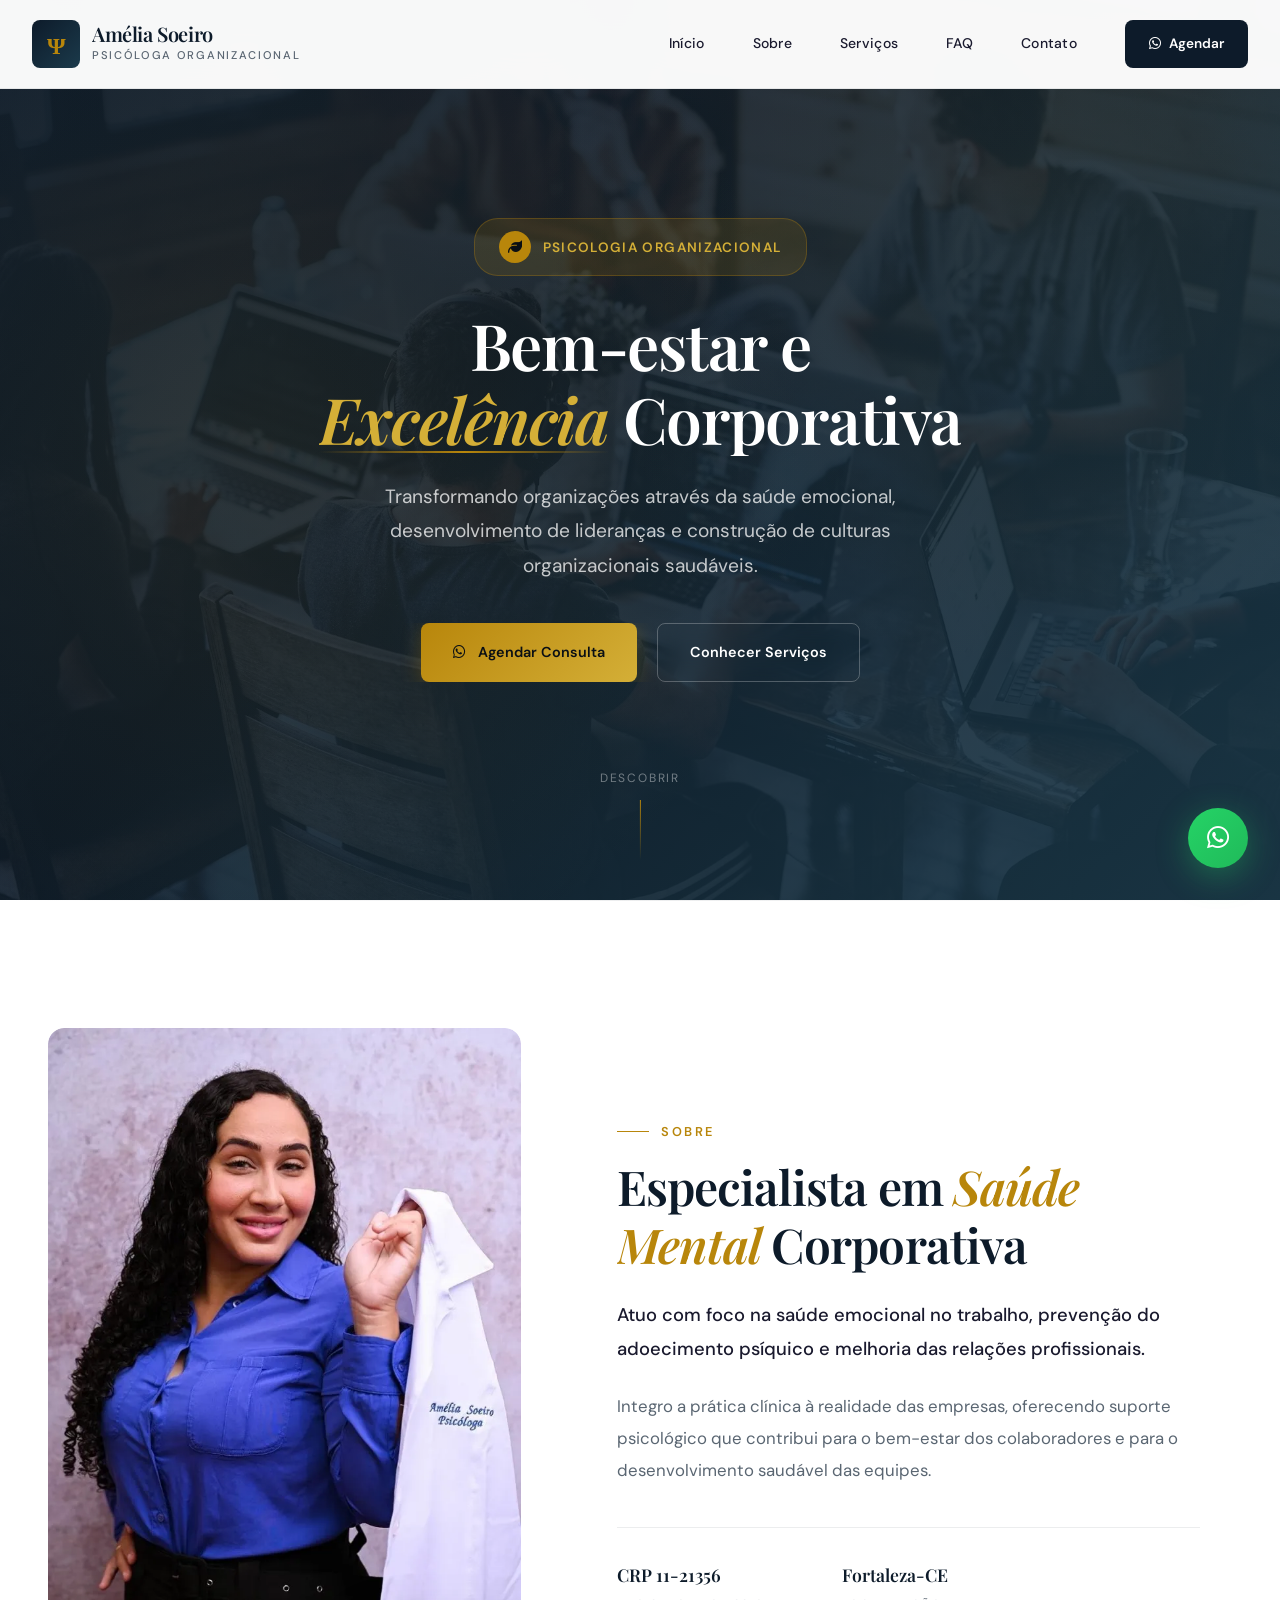
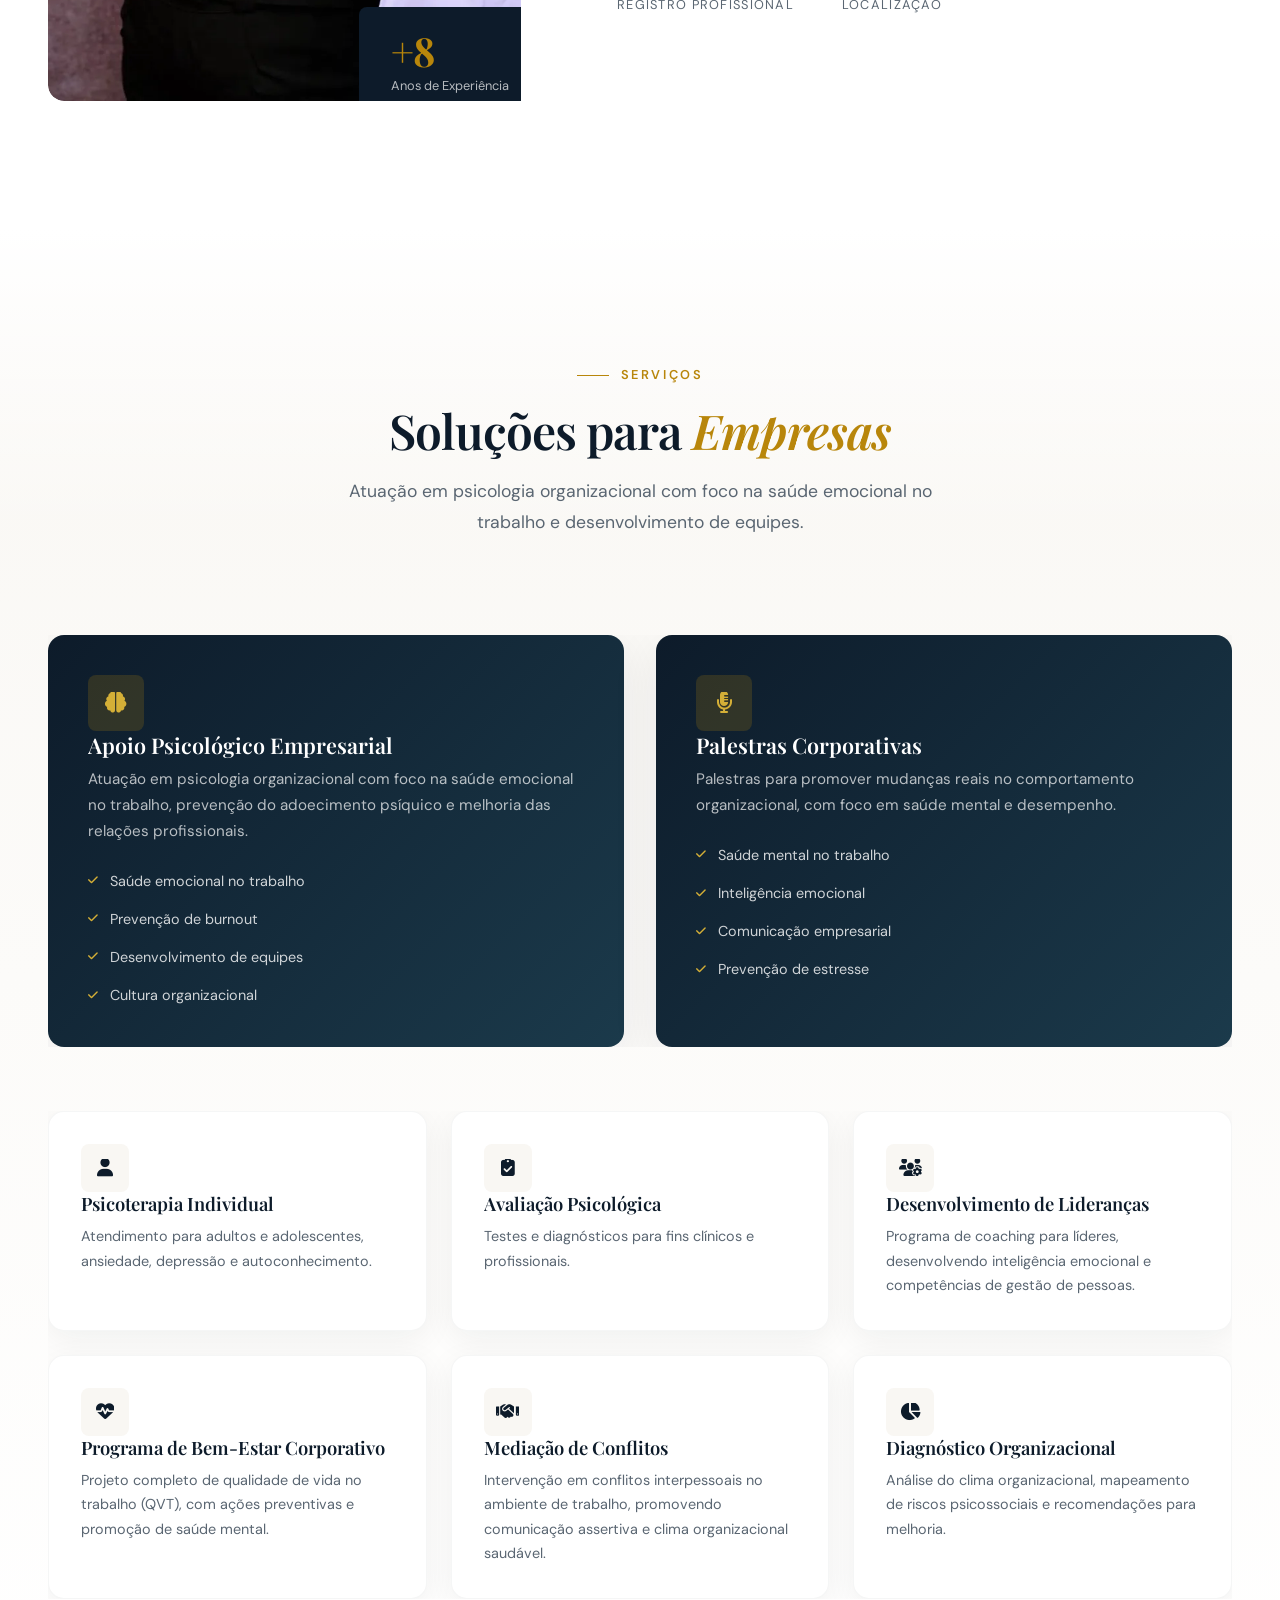
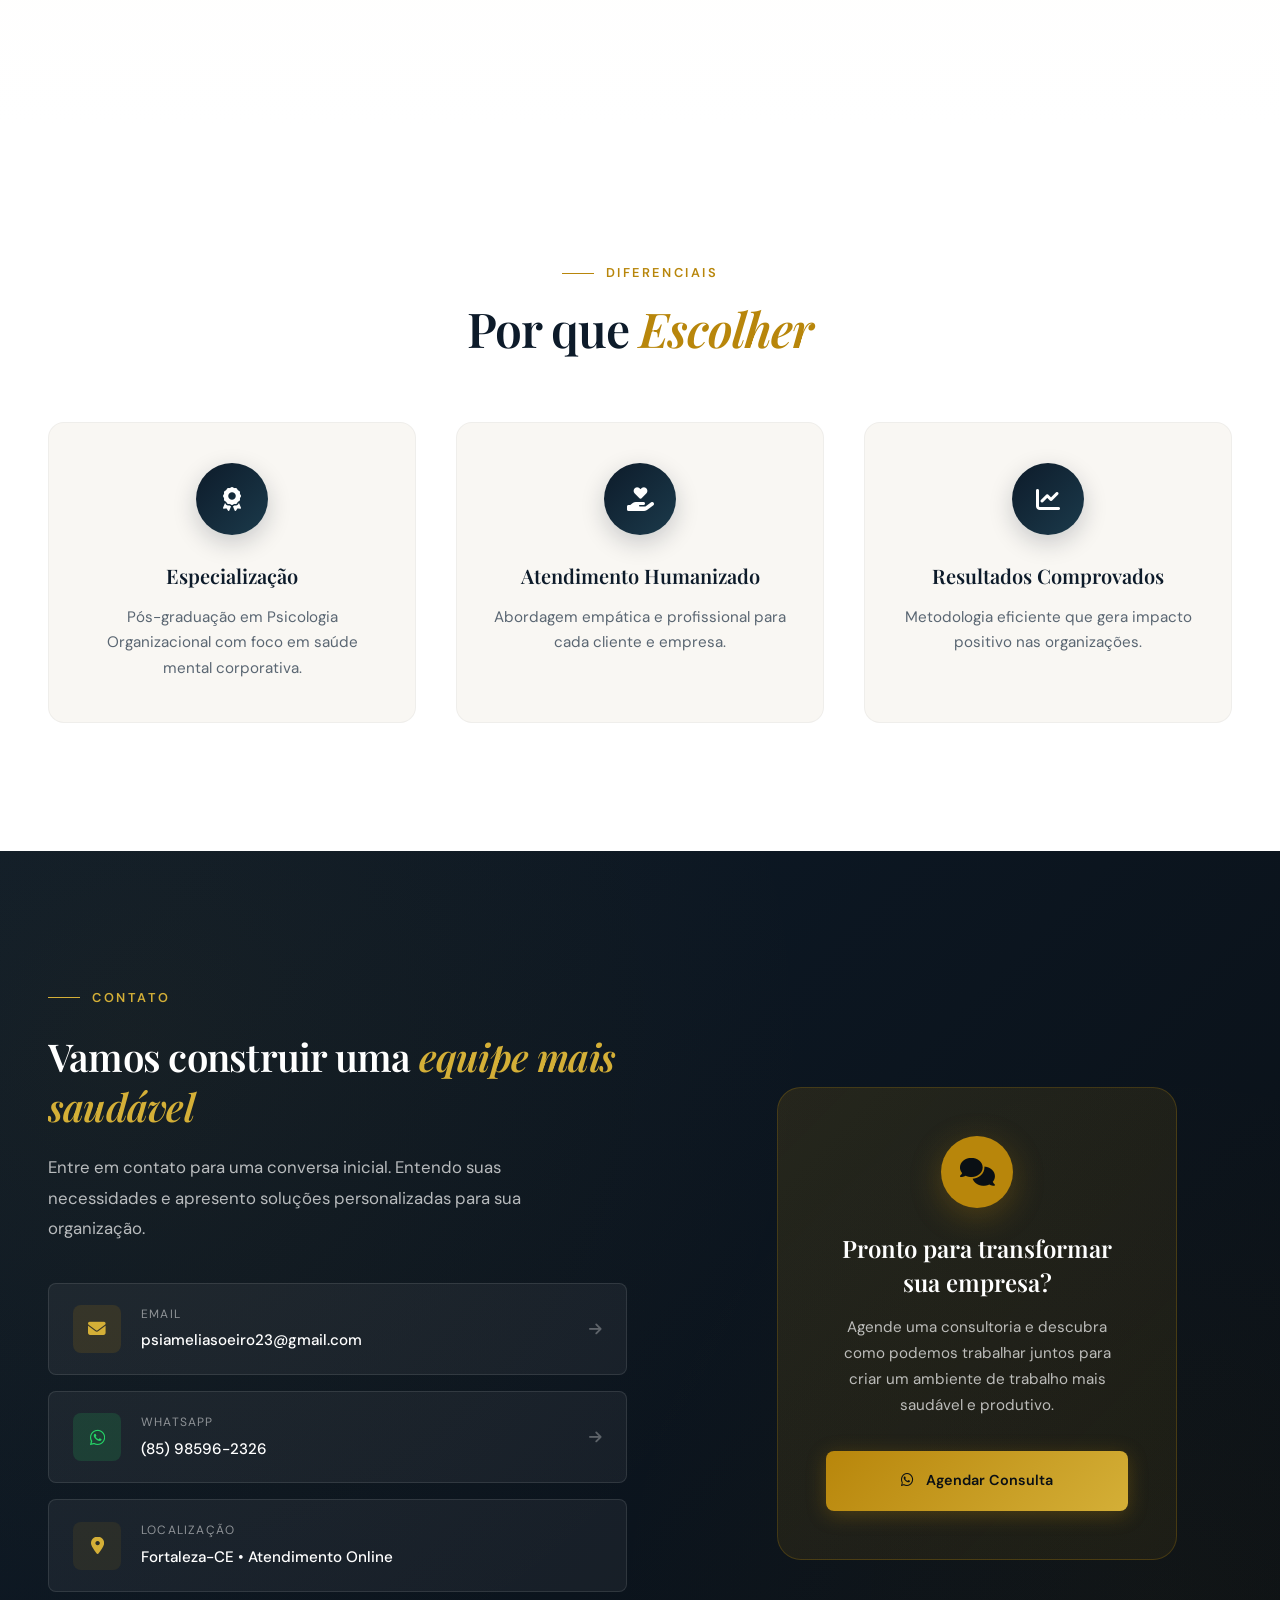
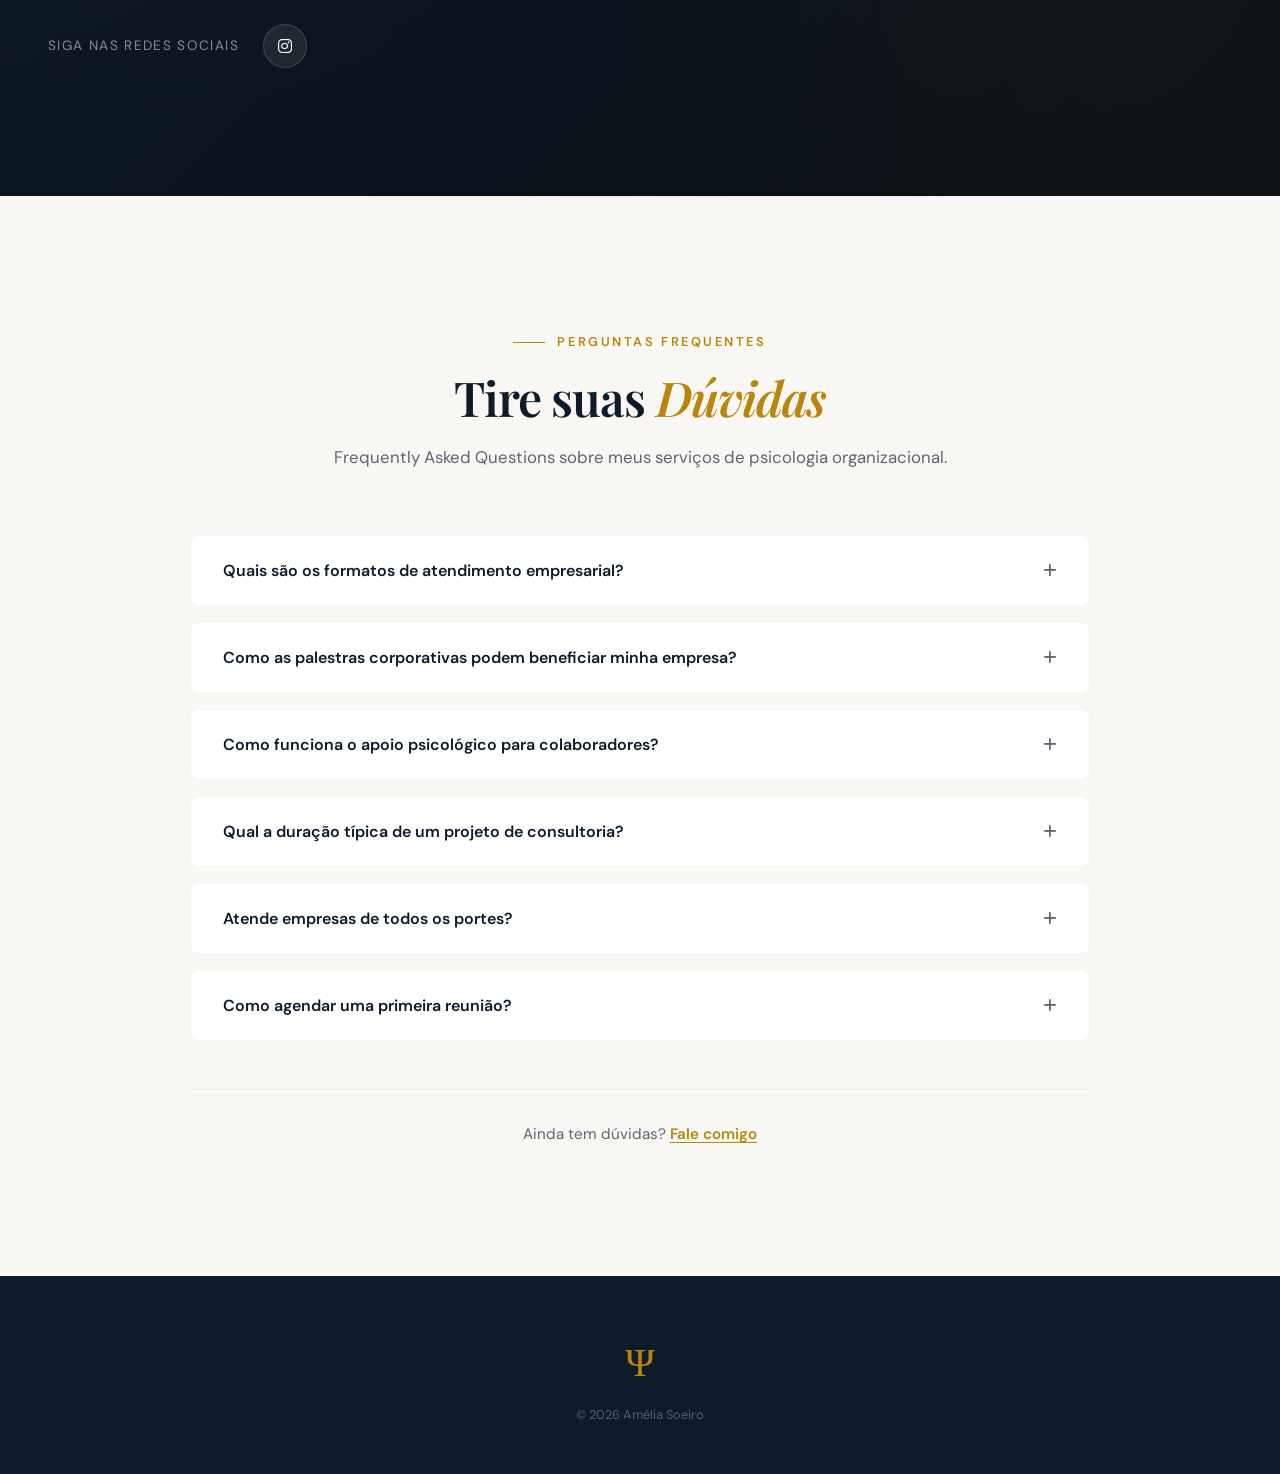
==== index.html @ ff619c63 "Optimize pagespeed: add WebP images and picture fallback" ====
<!DOCTYPE html>
<html lang="pt-br">
<head>
    <meta charset="UTF-8">
    <meta name="viewport" content="width=device-width, initial-scale=1.0">

    <title>Amélia Soeiro | Psicóloga Organizacional - Psicologia Empresarial</title>

    <meta name="description" content="Psicóloga Amélia Soeiro (CRP 11-21356). Especialista em Psicologia Organizacional e Saúde Mental no Trabalho. Palestras corporativas, coaching executivo e desenvolvimento de equipes. Atendimento em Fortaleza-CE e Online.">
    <meta name="keywords" content="psicóloga organizacional, saúde mental no trabalho, palestras corporativas, burnout, estresse profissional, inteligência emocional, desenvolvimento de equipes, coaching executivo, psicologia empresarial">
    <meta name="author" content="Amélia Soeiro">
    <meta name="robots" content="index, follow">
    <meta name="language" content="Portuguese">
    <meta name="revisit-after" content="7 days">

    <link rel="canonical" href="https://ameliasoeiro.com.br/">

    <link rel="icon" type="image/x-icon" href="data:image/svg+xml,<svg xmlns='http://www.w3.org/2000/svg' viewBox='0 0 100 100'><text y='.9em' font-size='90'>Ψ</text></svg>">

    <meta property="og:type" content="website">
    <meta property="og:url" content="https://ameliasoeiro.com.br/">
    <meta property="og:title" content="Amélia Soeiro | Psicologia Organizacional">
    <meta property="og:description" content="Especialista em saúde mental no trabalho, desenvolvimento de equipes e palestras corporativas.">
    <meta property="og:image" content="https://ameliasoeiro.com.br/assets/og-image.jpg">

    <meta name="twitter:card" content="summary_large_image">
    <meta name="twitter:url" content="https://ameliasoeiro.com.br/">
    <meta name="twitter:title" content="Amélia Soeiro | Psicologia Organizacional">
    <meta name="twitter:description" content="Especialista em saúde mental no trabalho e desenvolvimento de equipes.">

    <link rel="preload" as="image" href="hero-bg.webp" type="image/webp" fetchpriority="high">

    <link rel="preconnect" href="https://fonts.googleapis.com">
    <link rel="preconnect" href="https://fonts.gstatic.com" crossorigin>
    <link rel="preconnect" href="https://cdnjs.cloudflare.com">
    <link rel="dns-prefetch" href="https://cdnjs.cloudflare.com">

    <link rel="stylesheet" href="style.css">
    <link rel="stylesheet" href="https://cdnjs.cloudflare.com/ajax/libs/font-awesome/6.4.0/css/all.min.css" media="print" onload="this.media='all'">

    <link rel="preconnect" href="https://fonts.googleapis.com">
    <link rel="preconnect" href="https://fonts.gstatic.com" crossorigin>
    <link href="https://fonts.googleapis.com/css2?family=Cormorant+Garamond:wght@400;500;600;700&family=DM+Sans:wght@400;500;600;700&family=Playfair+Display:wght@400;500;600;700&display=swap" rel="stylesheet">

    <script type="application/ld+json">
    {
      "@context": "https://schema.org",
      "@type": "Physician",
      "@id": "https://ameliasoeiro.com.br/#physician",
      "name": "Amélia Soeiro",
      "image": "https://ameliasoeiro.com.br/hero-bg.webp",
      "description": "Psicóloga especializada em Psicologia Organizacional e Saúde Mental no Trabalho.",
      "url": "https://ameliasoeiro.com.br/",
      "telephone": "+5585985962326",
      "email": "psiameliasoeiro23@gmail.com",
      "priceRange": "$$",
      "address": {
        "@type": "PostalAddress",
        "addressLocality": "Fortaleza",
        "addressRegion": "CE",
        "addressCountry": "BR"
      },
      "geo": {
        "@type": "GeoCoordinates",
        "latitude": "-3.7172",
        "longitude": "-38.5433"
      },
      "openingHoursSpecification": {
        "@type": "OpeningHoursSpecification",
        "dayOfWeek": ["Monday", "Tuesday", "Wednesday", "Thursday", "Friday"],
        "opens": "08:00",
        "closes": "18:00"
      },
      "sameAs": [
        "https://www.instagram.com/psiameliasoeiro"
      ],
      "medicalSpecialty": "https://schema.org/MentalHealth",
      "physicianType": "OrganizationalPsychologist"
    }
    </script>

    <script type="application/ld+json">
    {
      "@context": "https://schema.org",
      "@type": "FAQPage",
      "mainEntity": [
        {
          "@type": "Question",
          "name": "Quais são os formatos de atendimento empresarial?",
          "acceptedAnswer": {
            "@type": "Answer",
            "text": "Ofereço palestras corporativas, workshops, consultorias in-company, e sessões individuais para colaboradores. Os formatos podem ser presencial ou online."
          }
        },
        {
          "@type": "Question",
          "name": "Como as palestras corporativas podem beneficiar minha empresa?",
          "acceptedAnswer": {
            "@type": "Answer",
            "text": "As palestras promovem mudanças reais no comportamento organizacional, reduzindo estresse e burnout, melhorando a comunicação entre equipes."
          }
        },
        {
          "@type": "Question",
          "name": "Como funciona o apoio psicológico para colaboradores?",
          "acceptedAnswer": {
            "@type": "Answer",
            "text": "Ofereço um espaço seguro e acolhedor para colaboradores abordarem questões relacionadas ao ambiente de trabalho."
          }
        }
      ]
    }
    </script>
</head>
<body>

    <a href="https://wa.me/5585985962326" class="floating-whatsapp" aria-label="Falar no WhatsApp" target="_blank" rel="noopener">
        <i class="fab fa-whatsapp"></i>
    </a>

    <header class="header" id="header">
        <div class="header__container">
            <a href="#" class="header__brand">
                <div class="header__logo">Ψ</div>
                <div class="header__logo-text">
                    <span class="header__name">Amélia Soeiro</span>
                    <span class="header__title">Psicóloga Organizacional</span>
                </div>
            </a>
            <nav class="header__nav">
                <a href="#inicio" class="header__link">Início</a>
                <a href="#sobre" class="header__link">Sobre</a>
                <a href="#servicos" class="header__link">Serviços</a>
                <a href="#faq" class="header__link">FAQ</a>
                <a href="#contato" class="header__link">Contato</a>
                <a href="https://wa.me/5585985962326" class="header__cta">
                    <i class="fab fa-whatsapp"></i>
                    Agendar
                </a>
            </nav>
            <button class="header__mobile-toggle" aria-label="Menu">
                <span></span>
                <span></span>
                <span></span>
            </button>
        </div>
    </header>

    <div class="mobile-menu">
        <button class="mobile-menu__close">&times;</button>
        <nav class="mobile-menu__nav">
            <a href="#inicio">Início</a>
            <a href="#sobre">Sobre</a>
            <a href="#servicos">Serviços</a>
            <a href="#faq">FAQ</a>
            <a href="#contato">Contato</a>
        </nav>
    </div>

    <main>
        <section id="inicio" class="hero">
            <div class="hero__background">
                <img src="hero-bg.webp" alt="Equipe em ambiente corporativo" loading="eager" width="1920" height="1280" decoding="async">
            </div>
            <div class="hero__overlay"></div>
            <div class="hero__pattern"></div>
            <div class="hero__content">
                <div class="hero__badge">
                    <div class="hero__badge-icon">
                        <i class="fas fa-leaf"></i>
                    </div>
                    <span class="hero__badge-text">Psicologia Organizacional</span>
                </div>
                <h1 class="hero__title">
                    <span class="hero__title-line">Bem-estar e</span>
                    <span class="hero__title-line"><span class="hero__title-accent">Excelência</span> Corporativa</span>
                </h1>
                <p class="hero__subtitle">Transformando organizações através da saúde emocional, desenvolvimento de lideranças e construção de culturas organizacionais saudáveis.</p>
                <div class="hero__cta">
                    <a href="https://wa.me/5585985962326" class="btn btn--primary">
                        <i class="fab fa-whatsapp"></i>
                        Agendar Consulta
                    </a>
                    <a href="#servicos" class="btn btn--outline">Conhecer Serviços</a>
                </div>
            </div>
            <div class="hero__scroll">
                <span>Descobrir</span>
                <div class="hero__scroll-line"></div>
            </div>
        </section>

        <section id="sobre" class="about">
            <div class="about__container">
                <div class="about__image">
                    <div class="about__image-wrapper">
                        <picture>
                            <source srcset="amelia-soeiro-sobre.webp" type="image/webp">
                            <img src="amelia-soeiro-sobre.jpg" alt="Amélia Soeiro - Psicóloga Organizacional" loading="lazy" width="500" height="600">
                        </picture>
                    </div>
                    <div class="about__image-accent"></div>
                    <div class="about__image-badge">
                        <div class="about__image-badge-number">+8</div>
                        <div class="about__image-badge-text">Anos de Experiência</div>
                    </div>
                </div>
                <div class="about__content">
                    <span class="section-label">Sobre</span>
                    <h2 class="section-title">Especialista em <span class="text-accent">Saúde Mental</span> Corporativa</h2>
                    <p class="about__text">Atuo com foco na saúde emocional no trabalho, prevenção do adoecimento psíquico e melhoria das relações profissionais.</p>
                    <p class="about__text">Integro a prática clínica à realidade das empresas, oferecendo suporte psicológico que contribui para o bem-estar dos colaboradores e para o desenvolvimento saudável das equipes.</p>
                    <div class="about__credentials">
                        <div class="credential">
                            <span class="credential__number">CRP 11-21356</span>
                            <span class="credential__label">Registro Profissional</span>
                        </div>
                        <div class="credential">
                            <span class="credential__number">Fortaleza-CE</span>
                            <span class="credential__label">Localização</span>
                        </div>
                    </div>
                </div>
            </div>
        </section>

        <section id="servicos" class="services">
            <div class="services__container">
                <div class="services__header">
                    <span class="section-label">Serviços</span>
                    <h2 class="section-title">Soluções para <span class="text-accent">Empresas</span></h2>
                    <p class="services__intro">Atuação em psicologia organizacional com foco na saúde emocional no trabalho e desenvolvimento de equipes.</p>
                </div>
                <div class="services__grid">
                    <div class="service-card service-card--primary">
                        <div class="service-card__icon">
                            <i class="fas fa-brain"></i>
                        </div>
                        <h3 class="service-card__title">Apoio Psicológico Empresarial</h3>
                        <p class="service-card__desc">Atuação em psicologia organizacional com foco na saúde emocional no trabalho, prevenção do adoecimento psíquico e melhoria das relações profissionais.</p>
                        <ul class="service-card__list">
                            <li><i class="fas fa-check"></i> Saúde emocional no trabalho</li>
                            <li><i class="fas fa-check"></i> Prevenção de burnout</li>
                            <li><i class="fas fa-check"></i> Desenvolvimento de equipes</li>
                            <li><i class="fas fa-check"></i> Cultura organizacional</li>
                        </ul>
                    </div>
                    <div class="service-card service-card--primary">
                        <div class="service-card__icon">
                            <i class="fas fa-microphone-lines"></i>
                        </div>
                        <h3 class="service-card__title">Palestras Corporativas</h3>
                        <p class="service-card__desc">Palestras para promover mudanças reais no comportamento organizacional, com foco em saúde mental e desempenho.</p>
                        <ul class="service-card__list">
                            <li><i class="fas fa-check"></i> Saúde mental no trabalho</li>
                            <li><i class="fas fa-check"></i> Inteligência emocional</li>
                            <li><i class="fas fa-check"></i> Comunicação empresarial</li>
                            <li><i class="fas fa-check"></i> Prevenção de estresse</li>
                        </ul>
                    </div>
                </div>
                <div class="services__secondary">
                    <div class="service-card">
                        <div class="service-card__icon">
                            <i class="fas fa-user"></i>
                        </div>
                        <h3 class="service-card__title">Psicoterapia Individual</h3>
                        <p class="service-card__desc">Atendimento para adultos e adolescentes, ansiedade, depressão e autoconhecimento.</p>
                    </div>
                    <div class="service-card">
                        <div class="service-card__icon">
                            <i class="fas fa-clipboard-check"></i>
                        </div>
                        <h3 class="service-card__title">Avaliação Psicológica</h3>
                        <p class="service-card__desc">Testes e diagnósticos para fins clínicos e profissionais.</p>
                    </div>
                    <div class="service-card">
                        <div class="service-card__icon">
                            <i class="fas fa-users-gear"></i>
                        </div>
                        <h3 class="service-card__title">Desenvolvimento de Lideranças</h3>
                        <p class="service-card__desc">Programa de coaching para líderes, desenvolvendo inteligência emocional e competências de gestão de pessoas.</p>
                    </div>
                    <div class="service-card">
                        <div class="service-card__icon">
                            <i class="fas fa-heart-pulse"></i>
                        </div>
                        <h3 class="service-card__title">Programa de Bem-Estar Corporativo</h3>
                        <p class="service-card__desc">Projeto completo de qualidade de vida no trabalho (QVT), com ações preventivas e promoção de saúde mental.</p>
                    </div>
                    <div class="service-card">
                        <div class="service-card__icon">
                            <i class="fas fa-handshake"></i>
                        </div>
                        <h3 class="service-card__title">Mediação de Conflitos</h3>
                        <p class="service-card__desc">Intervenção em conflitos interpessoais no ambiente de trabalho, promovendo comunicação assertiva e clima organizacional saudável.</p>
                    </div>
                    <div class="service-card">
                        <div class="service-card__icon">
                            <i class="fas fa-chart-pie"></i>
                        </div>
                        <h3 class="service-card__title">Diagnóstico Organizacional</h3>
                        <p class="service-card__desc">Análise do clima organizacional, mapeamento de riscos psicossociais e recomendações para melhoria.</p>
                    </div>
                </div>
            </div>
        </section>

        <section id="diferenciais" class="features">
            <div class="features__container">
                <div class="features__header">
                    <span class="section-label">Diferenciais</span>
                    <h2 class="section-title">Por que <span class="text-accent">Escolher</span></h2>
                </div>
                <div class="features__grid">
                    <div class="feature">
                        <div class="feature__icon">
                            <i class="fas fa-award"></i>
                        </div>
                        <h3 class="feature__title">Especialização</h3>
                        <p class="feature__desc">Pós-graduação em Psicologia Organizacional com foco em saúde mental corporativa.</p>
                    </div>
                    <div class="feature">
                        <div class="feature__icon">
                            <i class="fas fa-hand-holding-heart"></i>
                        </div>
                        <h3 class="feature__title">Atendimento Humanizado</h3>
                        <p class="feature__desc">Abordagem empática e profissional para cada cliente e empresa.</p>
                    </div>
                    <div class="feature">
                        <div class="feature__icon">
                            <i class="fas fa-chart-line"></i>
                        </div>
                        <h3 class="feature__title">Resultados Comprovados</h3>
                        <p class="feature__desc">Metodologia eficiente que gera impacto positivo nas organizações.</p>
                    </div>
                </div>
            </div>
        </section>

        <section id="contato" class="contact">
            <div class="contact__bg-pattern"></div>
            <div class="contact__container">
                <div class="contact__grid">
                    <div class="contact__info-side">
                        <span class="section-label">Contato</span>
                        <h2 class="contact__title">Vamos construir uma <span class="text-accent">equipe mais saudável</span></h2>
                        <p class="contact__description">Entre em contato para uma conversa inicial. Entendo suas necessidades e apresento soluções personalizadas para sua organização.</p>
                        
                        <div class="contact__cards">
                            <a href="mailto:psiameliasoeiro23@gmail.com" class="contact__card">
                                <div class="contact__card-icon">
                                    <i class="fas fa-envelope"></i>
                                </div>
                                <div class="contact__card-content">
                                    <span class="contact__card-label">Email</span>
                                    <span class="contact__card-value">psiameliasoeiro23@gmail.com</span>
                                </div>
                                <i class="fas fa-arrow-right contact__card-arrow"></i>
                            </a>
                            
                            <a href="https://wa.me/5585985962326" class="contact__card">
                                <div class="contact__card-icon contact__card-icon--whatsapp">
                                    <i class="fab fa-whatsapp"></i>
                                </div>
                                <div class="contact__card-content">
                                    <span class="contact__card-label">WhatsApp</span>
                                    <span class="contact__card-value">(85) 98596-2326</span>
                                </div>
                                <i class="fas fa-arrow-right contact__card-arrow"></i>
                            </a>
                            
                            <div class="contact__card">
                                <div class="contact__card-icon contact__card-icon--location">
                                    <i class="fas fa-map-marker-alt"></i>
                                </div>
                                <div class="contact__card-content">
                                    <span class="contact__card-label">Localização</span>
                                    <span class="contact__card-value">Fortaleza-CE • Atendimento Online</span>
                                </div>
                            </div>
                        </div>

                        <div class="contact__social-section">
                            <span class="contact__social-label">Siga nas redes sociais</span>
                            <div class="contact__social-links">
                                <a href="https://www.instagram.com/psiameliasoeiro" target="_blank" class="contact__social-link">
                                    <i class="fab fa-instagram"></i>
                                </a>
                            </div>
                        </div>
                    </div>

                    <div class="contact__cta-side">
                        <div class="contact__cta-card">
                            <div class="contact__cta-icon">
                                <i class="fas fa-comments"></i>
                            </div>
                            <h3 class="contact__cta-title">Pronto para transformar sua empresa?</h3>
                            <p class="contact__cta-text">Agende uma consultoria e descubra como podemos trabalhar juntos para criar um ambiente de trabalho mais saudável e produtivo.</p>
                            <a href="https://wa.me/5585985962326" class="btn btn--primary contact__cta-btn">
                                <i class="fab fa-whatsapp"></i>
                                Agendar Consulta
                            </a>
                        </div>
                    </div>
                </div>
            </div>
        </section>

        <section id="faq" class="faq">
            <div class="faq__container">
                <div class="faq__header">
                    <span class="section-label">Perguntas Frequentes</span>
                    <h2 class="section-title">Tire suas <span class="text-accent">Dúvidas</span></h2>
                    <p class="faq__intro">Frequently Asked Questions sobre meus serviços de psicologia organizacional.</p>
                </div>
                
                <div class="faq__grid">
                    <div class="faq__item">
                        <button class="faq__question">
                            <span>Quais são os formatos de atendimento empresarial?</span>
                            <i class="fas fa-plus faq__icon"></i>
                        </button>
                        <div class="faq__answer">
                            <p>Ofereço palestras corporativas, workshops, consultorias in-company, e sessões individuais para colaboradores. Os formatos podem ser presencial ou online, sempre adaptados às necessidades da sua empresa.</p>
                        </div>
                    </div>

                    <div class="faq__item">
                        <button class="faq__question">
                            <span>Como as palestras corporativas podem beneficiar minha empresa?</span>
                            <i class="fas fa-plus faq__icon"></i>
                        </button>
                        <div class="faq__answer">
                            <p>As palestras promovem mudanças reais no comportamento organizacional, reduzindo estresse e burnout, melhorando a comunicação entre equipes e aumentando a produtividade. Cada apresentação é personalizada para abordar os desafios específicos da sua organização.</p>
                        </div>
                    </div>

                    <div class="faq__item">
                        <button class="faq__question">
                            <span>Como funciona o apoio psicológico para colaboradores?</span>
                            <i class="fas fa-plus faq__icon"></i>
                        </button>
                        <div class="faq__answer">
                            <p>Ofereço um espaço seguro e acolhedor para colaboradores abordarem questões relacionadas ao ambiente de trabalho. O atendimento pode ser individual ou em grupo, com foco em gestão de estresse, inteligência emocional e desenvolvimento de habilidades interpessoais.</p>
                        </div>
                    </div>

                    <div class="faq__item">
                        <button class="faq__question">
                            <span>Qual a duração típica de um projeto de consultoria?</span>
                            <i class="fas fa-plus faq__icon"></i>
                        </button>
                        <div class="faq__answer">
                            <p>A duração varia conforme a necessidade da empresa. Projetos pontuais podem durar de 1 a 3 meses, enquanto programas mais abrangentes de desenvolvimento organizacional podem se estender por 6 meses a 1 ano, com acompanhamento contínuo.</p>
                        </div>
                    </div>

                    <div class="faq__item">
                        <button class="faq__question">
                            <span>Atende empresas de todos os portes?</span>
                            <i class="fas fa-plus faq__icon"></i>
                        </button>
                        <div class="faq__answer">
                            <p>Sim, trabalho com empresas de diversos portes, desde pequenas equipes até grandes corporações. Adapto minha metodologia e escopo de trabalho para atender às necessidades e recursos de cada organização, sempre buscando o melhor custo-benefício.</p>
                        </div>
                    </div>

                    <div class="faq__item">
                        <button class="faq__question">
                            <span>Como agendar uma primeira reunião?</span>
                            <i class="fas fa-plus faq__icon"></i>
                        </button>
                        <div class="faq__answer">
                            <p>Você pode entrar em contato diretamente pelo WhatsApp ou email. Na primeira conversa, entenderei suas necessidades e apresentarei as melhores opções de atendimento para a sua empresa. Não há compromisso, é só uma conversa inicial.</p>
                        </div>
                    </div>
                </div>

                <div class="faq__cta">
                    <p>Ainda tem dúvidas? <a href="https://wa.me/5585985962326">Fale comigo</a></p>
                </div>
            </div>
        </section>

        <footer class="footer">
            <div class="footer__container">
                <div class="footer__logo">Ψ</div>
                <p class="footer__copyright">&copy; 2026 Amélia Soeiro</p>
            </div>
        </footer>
    </main>

    <script src="script.js" defer></script>
</body>
</html>
---- style.css ----
/* ============================================
   PREMIUM CORPORATE DESIGN - ELEGANT & SOPHISTICATED
   ============================================ */

/* CSS Variables */
:root {
    /* Colors - Refined Premium Palette */
    --color-primary: #0D1B2A;
    --color-primary-rgb: 13, 27, 42;
    --color-secondary: #1B3A4B;
    --color-accent: #B8860B;
    --color-accent-light: #D4AF37;
    --color-accent-pale: #F4E4BC;
    --color-dark: #0A0F14;
    --color-light: #FAFBFC;
    --color-cream: #F9F7F3;
    --color-white: #FFFFFF;
    --color-text: #1A1A2E;
    --color-text-muted: #5A6672;
    --color-border: rgba(13, 27, 42, 0.08);
    --color-border-light: rgba(13, 27, 42, 0.04);

    /* Typography */
    --font-heading: 'Playfair Display', Georgia, serif;
    --font-subheading: 'Cormorant Garamond', Georgia, serif;
    --font-body: 'DM Sans', -apple-system, sans-serif;

    /* Spacing */
    --space-xs: 0.5rem;
    --space-sm: 1rem;
    --space-md: 2rem;
    --space-lg: 4rem;
    --space-xl: 6rem;
    --space-2xl: 8rem;

    /* Shadows - More refined */
    --shadow-subtle: 0 2px 12px rgba(13, 27, 42, 0.04);
    --shadow-soft: 0 8px 32px rgba(13, 27, 42, 0.06);
    --shadow-medium: 0 12px 48px rgba(13, 27, 42, 0.08);
    --shadow-elevated: 0 20px 60px rgba(13, 27, 42, 0.12);

    /* Transitions */
    --transition: all 0.5s cubic-bezier(0.4, 0, 0.2, 1);
    --transition-fast: all 0.3s cubic-bezier(0.4, 0, 0.2, 1);

    /* Border Radius */
    --radius-sm: 4px;
    --radius-md: 8px;
    --radius-lg: 16px;
    --radius-xl: 24px;
}

/* Reset */
*, *::before, *::after {
    margin: 0;
    padding: 0;
    box-sizing: border-box;
}

html {
    scroll-behavior: smooth;
    scroll-padding-top: 100px;
}

body {
    font-family: var(--font-body);
    color: var(--color-text);
    background: var(--color-white);
    line-height: 1.7;
    -webkit-font-smoothing: antialiased;
    -moz-osx-font-smoothing: grayscale;
    overflow-x: hidden;
}

img {
    max-width: 100%;
    height: auto;
    display: block;
}

a {
    text-decoration: none;
    color: inherit;
    transition: var(--transition-fast);
}

ul {
    list-style: none;
}

/* ============================================
   HEADER - Premium Fixed Navigation
   ============================================ */
.header {
    position: fixed;
    top: 0;
    left: 0;
    right: 0;
    z-index: 1000;
    background: rgba(255, 255, 255, 0.97);
    backdrop-filter: blur(24px);
    border-bottom: 1px solid var(--color-border);
    transition: var(--transition);
}

.header.scrolled {
    background: rgba(255, 255, 255, 0.98);
    box-shadow: var(--shadow-subtle);
}

.header__container {
    max-width: 1400px;
    margin: 0 auto;
    padding: 1.25rem 2rem;
    display: flex;
    align-items: center;
    justify-content: space-between;
    overflow: hidden;
}

.header__brand {
    display: flex;
    align-items: center;
    gap: 0.75rem;
    overflow: hidden;
}

.header__logo {
    width: 48px;
    height: 48px;
    min-width: 48px;
    background: linear-gradient(135deg, var(--color-primary) 0%, var(--color-secondary) 100%);
    border-radius: var(--radius-md);
    display: flex;
    align-items: center;
    justify-content: center;
    color: var(--color-accent);
    font-family: var(--font-heading);
    font-size: 1.5rem;
    font-weight: 700;
    letter-spacing: -0.02em;
    overflow: hidden;
}

.header__logo-text {
    display: flex;
    flex-direction: column;
}

.header__name {
    font-family: var(--font-heading);
    font-size: 1.25rem;
    font-weight: 600;
    color: var(--color-primary);
    letter-spacing: -0.02em;
    line-height: 1.2;
}

.header__title {
    font-size: 0.7rem;
    font-weight: 500;
    color: var(--color-text-muted);
    text-transform: uppercase;
    letter-spacing: 0.15em;
}

.header__nav {
    display: flex;
    align-items: center;
    gap: 3rem;
}

.header__link {
    font-size: 0.875rem;
    font-weight: 500;
    color: var(--color-text);
    position: relative;
    padding: 0.5rem 0;
    letter-spacing: 0.02em;
}

.header__link::before {
    content: '';
    position: absolute;
    bottom: 0;
    left: 0;
    width: 0;
    height: 1px;
    background: var(--color-accent);
    transition: var(--transition);
}

.header__link:hover {
    color: var(--color-primary);
}

.header__link:hover::before {
    width: 100%;
}

.header__cta {
    padding: 0.75rem 1.5rem;
    background: var(--color-primary);
    color: var(--color-white);
    font-size: 0.85rem;
    font-weight: 600;
    border-radius: var(--radius-md);
    display: flex;
    align-items: center;
    gap: 0.5rem;
}

.header__cta:hover {
    background: var(--color-secondary);
    transform: translateY(-2px);
    box-shadow: var(--shadow-soft);
}

.header__mobile-toggle {
    display: none;
    flex-direction: column;
    justify-content: center;
    align-items: center;
    gap: 5px;
    background: none;
    border: none;
    cursor: pointer;
    padding: 6px;
    width: 32px;
    height: 32px;
}

.header__mobile-toggle span {
    width: 20px;
    height: 1.5px;
    background: var(--color-primary);
    transition: var(--transition);
    border-radius: 1px;
}

.header__mobile-toggle.active span:nth-child(1) {
    transform: rotate(45deg) translate(4px, 4px);
}

.header__mobile-toggle.active span:nth-child(2) {
    opacity: 0;
}

.header__mobile-toggle.active span:nth-child(3) {
    transform: rotate(-45deg) translate(4px, -4px);
}

/* Mobile Menu */
.mobile-menu {
    position: fixed;
    top: 0;
    left: 0;
    right: 0;
    bottom: 0;
    background: var(--color-dark);
    z-index: 2000;
    display: flex;
    align-items: center;
    justify-content: center;
    opacity: 0;
    visibility: hidden;
    transition: var(--transition);
}

.mobile-menu.active {
    opacity: 1;
    visibility: visible;
}

.mobile-menu__close {
    position: absolute;
    top: 1.5rem;
    right: 1.5rem;
    background: none;
    border: none;
    color: var(--color-white);
    font-size: 1.75rem;
    cursor: pointer;
    opacity: 0.6;
    transition: var(--transition-fast);
    width: 40px;
    height: 40px;
    display: flex;
    align-items: center;
    justify-content: center;
}

.mobile-menu__close:hover {
    opacity: 1;
}

.mobile-menu__nav {
    display: flex;
    flex-direction: column;
    align-items: center;
    gap: 1.75rem;
    text-align: center;
}

.mobile-menu__nav a {
    font-family: var(--font-heading);
    font-size: 1.75rem;
    color: var(--color-white);
    font-weight: 500;
    opacity: 0.8;
    transition: var(--transition-fast);
    position: relative;
}

.mobile-menu__nav a::after {
    content: '';
    position: absolute;
    bottom: -4px;
    left: 50%;
    transform: translateX(-50%);
    width: 0;
    height: 1px;
    background: var(--color-accent);
    transition: var(--transition);
}

.mobile-menu__nav a:hover {
    opacity: 1;
    color: var(--color-accent);
}

.mobile-menu__nav a:hover::after {
    width: 100%;
}

/* ============================================
   HERO SECTION - Elegant & Impactful
   ============================================ */
.hero {
    position: relative;
    min-height: 100vh;
    display: flex;
    align-items: center;
    justify-content: center;
    overflow: hidden;
    background: var(--color-primary);
}

.hero__background {
    position: absolute;
    inset: 0;
    z-index: 1;
}

.hero__background img {
    width: 100%;
    height: 100%;
    object-fit: cover;
    object-position: center 30%;
    opacity: 0.6;
}

.hero__overlay {
    position: absolute;
    inset: 0;
    background: linear-gradient(135deg, 
        rgba(13, 27, 42, 0.95) 0%, 
        rgba(13, 27, 42, 0.75) 40%,
        rgba(27, 58, 75, 0.85) 100%);
    z-index: 2;
}

.hero__pattern {
    position: absolute;
    inset: 0;
    background-image: 
        radial-gradient(circle at 20% 50%, rgba(184, 134, 11, 0.08) 0%, transparent 50%),
        radial-gradient(circle at 80% 20%, rgba(184, 134, 11, 0.05) 0%, transparent 40%);
    z-index: 3;
}

.hero__content {
    position: relative;
    z-index: 4;
    text-align: center;
    max-width: 900px;
    padding: 2rem;
}

.hero__badge {
    display: inline-flex;
    align-items: center;
    gap: 0.75rem;
    background: rgba(184, 134, 11, 0.15);
    border: 1px solid rgba(184, 134, 11, 0.3);
    padding: 0.75rem 1.5rem;
    border-radius: var(--radius-xl);
    margin-bottom: 2rem;
}

.hero__badge-icon {
    width: 32px;
    height: 32px;
    background: var(--color-accent);
    border-radius: 50%;
    display: flex;
    align-items: center;
    justify-content: center;
    color: var(--color-dark);
    font-size: 0.9rem;
}

.hero__badge-text {
    font-size: 0.85rem;
    font-weight: 600;
    color: var(--color-accent-light);
    letter-spacing: 0.1em;
    text-transform: uppercase;
}

.hero__title {
    font-family: var(--font-heading);
    font-size: clamp(2.75rem, 5vw, 4.5rem);
    font-weight: 600;
    color: var(--color-white);
    line-height: 1.15;
    margin-bottom: 1.5rem;
    letter-spacing: -0.02em;
}

.hero__title-line {
    display: block;
}

.hero__title-accent {
    color: var(--color-accent-light);
    font-style: italic;
    position: relative;
}

.hero__title-accent::after {
    content: '';
    position: absolute;
    bottom: 8px;
    left: 0;
    right: 0;
    height: 2px;
    background: linear-gradient(90deg, transparent, var(--color-accent), transparent);
}

.hero__subtitle {
    font-size: 1.2rem;
    color: rgba(255, 255, 255, 0.75);
    max-width: 620px;
    margin: 0 auto 2.5rem;
    line-height: 1.8;
    font-weight: 400;
}

.hero__cta {
    display: flex;
    gap: 1.25rem;
    justify-content: center;
    flex-wrap: wrap;
}

.hero__scroll {
    position: absolute;
    bottom: 2.5rem;
    left: 50%;
    transform: translateX(-50%);
    z-index: 4;
    display: flex;
    flex-direction: column;
    align-items: center;
    gap: 0.75rem;
    color: rgba(255, 255, 255, 0.4);
    font-size: 0.75rem;
    letter-spacing: 0.15em;
    text-transform: uppercase;
    animation: float 3s ease-in-out infinite;
}

@keyframes float {
    0%, 100% { transform: translateX(-50%) translateY(0); }
    50% { transform: translateX(-50%) translateY(8px); }
}

.hero__scroll-line {
    width: 1px;
    height: 60px;
    background: linear-gradient(180deg, var(--color-accent), transparent);
}

/* Buttons */
.btn {
    display: inline-flex;
    align-items: center;
    justify-content: center;
    gap: 0.75rem;
    padding: 1rem 2rem;
    font-family: var(--font-body);
    font-size: 0.9rem;
    font-weight: 600;
    border-radius: var(--radius-md);
    transition: var(--transition);
    cursor: pointer;
}

.btn--primary {
    background: linear-gradient(135deg, var(--color-accent) 0%, var(--color-accent-light) 100%);
    color: var(--color-dark);
    box-shadow: 0 4px 20px rgba(184, 134, 11, 0.3);
}

.btn--primary:hover {
    transform: translateY(-3px);
    box-shadow: 0 8px 30px rgba(184, 134, 11, 0.4);
}

.btn--outline {
    background: transparent;
    color: var(--color-white);
    border: 1.5px solid rgba(255, 255, 255, 0.25);
    backdrop-filter: blur(10px);
}

.btn--outline:hover {
    border-color: var(--color-white);
    background: rgba(255, 255, 255, 0.1);
}

/* ============================================
   SECTION STYLES - Premium Labels
   ============================================ */
.section-label {
    display: inline-flex;
    align-items: center;
    gap: 0.75rem;
    font-size: 0.8rem;
    font-weight: 600;
    letter-spacing: 0.2em;
    text-transform: uppercase;
    color: var(--color-accent);
    margin-bottom: 1rem;
}

.section-label::before {
    content: '';
    width: 32px;
    height: 1px;
    background: var(--color-accent);
}

.section-title {
    font-family: var(--font-heading);
    font-size: clamp(2rem, 4vw, 3rem);
    font-weight: 600;
    color: var(--color-primary);
    line-height: 1.2;
    letter-spacing: -0.02em;
}

.text-accent {
    color: var(--color-accent);
    font-style: italic;
}

/* ============================================
   ABOUT SECTION - Corporate Elegance
   ============================================ */
.about {
    padding: var(--space-2xl) 3rem;
    background: var(--color-white);
    position: relative;
}

.about::before {
    content: '';
    position: absolute;
    top: 0;
    left: 0;
    right: 0;
    height: 1px;
    background: linear-gradient(90deg, transparent, var(--color-border), transparent);
}

.about__container {
    max-width: 1300px;
    margin: 0 auto;
    display: grid;
    grid-template-columns: 1fr 1.3fr;
    gap: 6rem;
    align-items: center;
}

.about__image {
    position: relative;
}

.about__image-wrapper {
    position: relative;
    overflow: hidden;
    border-radius: var(--radius-lg);
}

.about__image-wrapper img {
    width: 100%;
    border-radius: var(--radius-lg);
    transition: var(--transition);
}

.about__image-wrapper:hover img {
    transform: scale(1.03);
}

.about__image-accent {
    position: absolute;
    top: -16px;
    left: -16px;
    right: 16px;
    bottom: 16px;
    border: 2px solid var(--color-accent);
    border-radius: var(--radius-lg);
    z-index: -1;
}

.about__image-accent::before {
    content: '';
    position: absolute;
    top: 16px;
    right: -16px;
    width: 60px;
    height: 60px;
    background: var(--color-accent-pale);
    border-radius: var(--radius-md);
    z-index: -2;
}

.about__image-badge {
    position: absolute;
    bottom: -20px;
    right: -20px;
    background: var(--color-primary);
    padding: 1.5rem 2rem;
    border-radius: var(--radius-md);
    box-shadow: var(--shadow-elevated);
}

.about__image-badge-number {
    font-family: var(--font-heading);
    font-size: 2.5rem;
    font-weight: 700;
    color: var(--color-accent);
    line-height: 1;
}

.about__image-badge-text {
    font-size: 0.8rem;
    color: rgba(255, 255, 255, 0.7);
    margin-top: 0.25rem;
}

.about__content {
    padding-right: 2rem;
}

.about__content .section-title {
    margin-bottom: 1.5rem;
}

.about__text {
    color: var(--color-text-muted);
    margin-bottom: 1.5rem;
    font-size: 1.05rem;
    line-height: 1.9;
}

.about__text:first-of-type {
    font-size: 1.15rem;
    color: var(--color-text);
    font-weight: 500;
}

.about__credentials {
    display: flex;
    gap: 3rem;
    margin-top: 2.5rem;
    padding-top: 2rem;
    border-top: 1px solid var(--color-border);
}

.credential {
    display: flex;
    flex-direction: column;
    gap: 0.25rem;
}

.credential__number {
    font-family: var(--font-heading);
    font-size: 1.1rem;
    font-weight: 600;
    color: var(--color-primary);
}

.credential__label {
    font-size: 0.8rem;
    color: var(--color-text-muted);
    text-transform: uppercase;
    letter-spacing: 0.1em;
}

/* ============================================
   SERVICES SECTION - Premium Cards
   ============================================ */
.services {
    padding: var(--space-2xl) 3rem;
    background: linear-gradient(180deg, var(--color-cream) 0%, var(--color-white) 100%);
    position: relative;
}

.services::before {
    content: '';
    position: absolute;
    top: 0;
    left: 0;
    right: 0;
    height: 300px;
    background: linear-gradient(180deg, var(--color-white) 0%, transparent 100%);
    pointer-events: none;
}

.services__container {
    max-width: 1200px;
    margin: 0 auto;
    position: relative;
}

.services__header {
    text-align: center;
    max-width: 650px;
    margin: 0 auto var(--space-xl);
}

.services__intro {
    color: var(--color-text-muted);
    margin-top: 1rem;
    font-size: 1.1rem;
    line-height: 1.8;
}

.services__grid {
    display: grid;
    grid-template-columns: repeat(2, 1fr);
    gap: 2rem;
    margin-bottom: 3rem;
}

.service-card {
    background: var(--color-white);
    padding: 2.5rem;
    border-radius: var(--radius-lg);
    box-shadow: var(--shadow-soft);
    border: 1px solid var(--color-border-light);
    transition: var(--transition);
    position: relative;
    overflow: hidden;
}

.service-card::before {
    content: '';
    position: absolute;
    top: 0;
    left: 0;
    width: 4px;
    height: 0;
    background: var(--color-accent);
    transition: var(--transition);
}

.service-card:hover {
    transform: translateY(-8px);
    box-shadow: var(--shadow-medium);
}

.service-card:hover::before {
    height: 100%;
}

.service-card--primary {
    background: linear-gradient(135deg, var(--color-primary) 0%, var(--color-secondary) 100%);
    border: none;
    box-shadow: var(--shadow-medium);
}

.service-card--primary::before {
    background: var(--color-accent);
}

.service-card__header {
    display: flex;
    align-items: flex-start;
    gap: 1.25rem;
    margin-bottom: 1.25rem;
}

.service-card__icon {
    width: 56px;
    height: 56px;
    background: var(--color-cream);
    border-radius: var(--radius-md);
    display: flex;
    align-items: center;
    justify-content: center;
    font-size: 1.35rem;
    color: var(--color-primary);
    flex-shrink: 0;
    transition: var(--transition);
}

.service-card:hover .service-card__icon {
    background: var(--color-accent-pale);
}

.service-card--primary .service-card__icon {
    background: rgba(184, 134, 11, 0.2);
    color: var(--color-accent-light);
}

.service-card__title {
    font-family: var(--font-heading);
    font-size: 1.35rem;
    font-weight: 600;
    color: var(--color-primary);
    margin-bottom: 0.5rem;
    line-height: 1.3;
}

.service-card--primary .service-card__title {
    color: var(--color-white);
}

.service-card__desc {
    color: var(--color-text-muted);
    font-size: 0.95rem;
    line-height: 1.7;
    margin-bottom: 1.5rem;
}

.service-card--primary .service-card__desc {
    color: rgba(255, 255, 255, 0.7);
}

.service-card__list {
    display: flex;
    flex-direction: column;
    gap: 0.85rem;
}

.service-card__list li {
    display: flex;
    align-items: center;
    gap: 0.75rem;
    font-size: 0.9rem;
    color: var(--color-text-muted);
}

.service-card--primary .service-card__list li {
    color: rgba(255, 255, 255, 0.8);
}

.service-card__list li i {
    color: var(--color-accent);
    font-size: 0.7rem;
    flex-shrink: 0;
}

.service-card--primary .service-card__list li i {
    color: var(--color-accent-light);
}

.services__secondary {
    display: grid;
    grid-template-columns: repeat(3, 1fr);
    gap: 1.5rem;
    margin-top: 4rem;
}

.services__secondary .service-card {
    padding: 2rem;
}

.services__secondary .service-card__icon {
    width: 48px;
    height: 48px;
    font-size: 1.15rem;
}

.services__secondary .service-card__title {
    font-size: 1.15rem;
}

.services__secondary .service-card__desc {
    font-size: 0.9rem;
    margin-bottom: 0;
}

/* ============================================
   FEATURES/DIFFERENTIALS SECTION
   ============================================ */
.features {
    padding: var(--space-2xl) 3rem;
    background: var(--color-white);
}

.features__container {
    max-width: 1200px;
    margin: 0 auto;
}

.features__header {
    text-align: center;
    margin-bottom: var(--space-lg);
}

.features__grid {
    display: grid;
    grid-template-columns: repeat(3, 1fr);
    gap: 2.5rem;
}

.feature {
    text-align: center;
    padding: 2.5rem 2rem;
    border-radius: var(--radius-lg);
    background: var(--color-cream);
    border: 1px solid var(--color-border-light);
    transition: var(--transition);
}

.feature:hover {
    transform: translateY(-6px);
    box-shadow: var(--shadow-medium);
    background: var(--color-white);
}

.feature__icon {
    width: 72px;
    height: 72px;
    background: linear-gradient(135deg, var(--color-primary) 0%, var(--color-secondary) 100%);
    border-radius: 50%;
    display: flex;
    align-items: center;
    justify-content: center;
    font-size: 1.5rem;
    color: var(--color-white);
    margin: 0 auto 1.5rem;
    box-shadow: 0 8px 24px rgba(13, 27, 42, 0.2);
}

.feature__title {
    font-family: var(--font-heading);
    font-size: 1.25rem;
    font-weight: 600;
    color: var(--color-primary);
    margin-bottom: 0.75rem;
}

.feature__desc {
    color: var(--color-text-muted);
    font-size: 0.95rem;
    line-height: 1.7;
}

/* ============================================
   CONTACT SECTION - Premium Split Layout
   ============================================ */
.contact {
    padding: var(--space-2xl) 3rem;
    background: linear-gradient(135deg, var(--color-primary) 0%, var(--color-dark) 100%);
    position: relative;
    overflow: hidden;
}

.contact__bg-pattern {
    position: absolute;
    inset: 0;
    background-image: 
        radial-gradient(circle at 10% 20%, rgba(184, 134, 11, 0.06) 0%, transparent 50%),
        radial-gradient(circle at 90% 80%, rgba(184, 134, 11, 0.04) 0%, transparent 40%);
    pointer-events: none;
}

.contact__container {
    max-width: 1200px;
    margin: 0 auto;
    position: relative;
    z-index: 1;
}

.contact__grid {
    display: grid;
    grid-template-columns: 1.2fr 1fr;
    gap: 4rem;
    align-items: center;
}

.contact__info-side {
    padding-right: 2rem;
}

.contact__info-side .section-label {
    color: var(--color-accent-light);
    margin-bottom: 1.5rem;
}

.contact__info-side .section-label::before {
    background: var(--color-accent-light);
}

.contact__title {
    font-family: var(--font-heading);
    font-size: clamp(1.75rem, 3vw, 2.5rem);
    font-weight: 600;
    color: var(--color-white);
    line-height: 1.3;
    margin-bottom: 1.25rem;
    letter-spacing: -0.02em;
}

.contact__title .text-accent {
    color: var(--color-accent-light);
    font-style: italic;
}

.contact__description {
    color: rgba(255, 255, 255, 0.7);
    font-size: 1.05rem;
    line-height: 1.8;
    margin-bottom: 2.5rem;
    max-width: 500px;
}

.contact__cards {
    display: flex;
    flex-direction: column;
    gap: 1rem;
    margin-bottom: 2rem;
}

.contact__card {
    display: flex;
    align-items: center;
    gap: 1.25rem;
    padding: 1.25rem 1.5rem;
    background: rgba(255, 255, 255, 0.05);
    border: 1px solid rgba(255, 255, 255, 0.1);
    border-radius: var(--radius-md);
    transition: var(--transition);
}

.contact__card:hover {
    background: rgba(255, 255, 255, 0.08);
    border-color: rgba(184, 134, 11, 0.3);
    transform: translateX(8px);
}

.contact__card-icon {
    width: 48px;
    height: 48px;
    background: rgba(184, 134, 11, 0.15);
    border-radius: var(--radius-md);
    display: flex;
    align-items: center;
    justify-content: center;
    color: var(--color-accent-light);
    font-size: 1.1rem;
    flex-shrink: 0;
}

.contact__card-icon--whatsapp {
    background: rgba(37, 211, 102, 0.15);
    color: #25D366;
}

.contact__card-icon--location {
    background: rgba(184, 134, 11, 0.1);
}

.contact__card-content {
    display: flex;
    flex-direction: column;
    flex: 1;
}

.contact__card-label {
    font-size: 0.75rem;
    color: rgba(255, 255, 255, 0.5);
    text-transform: uppercase;
    letter-spacing: 0.1em;
    margin-bottom: 0.25rem;
}

.contact__card-value {
    font-size: 0.95rem;
    font-weight: 500;
    color: var(--color-white);
}

.contact__card-arrow {
    color: rgba(255, 255, 255, 0.3);
    font-size: 0.9rem;
    transition: var(--transition);
}

.contact__card:hover .contact__card-arrow {
    color: var(--color-accent-light);
    transform: translateX(4px);
}

.contact__social-section {
    display: flex;
    align-items: center;
    gap: 1.5rem;
}

.contact__social-label {
    font-size: 0.85rem;
    color: rgba(255, 255, 255, 0.5);
    text-transform: uppercase;
    letter-spacing: 0.1em;
}

.contact__social-links {
    display: flex;
    gap: 0.75rem;
}

.contact__social-link {
    width: 44px;
    height: 44px;
    background: rgba(255, 255, 255, 0.08);
    border: 1px solid rgba(255, 255, 255, 0.15);
    border-radius: 50%;
    display: flex;
    align-items: center;
    justify-content: center;
    color: var(--color-white);
    font-size: 1rem;
    transition: var(--transition);
}

.contact__social-link:hover {
    background: var(--color-accent);
    border-color: var(--color-accent);
    color: var(--color-dark);
    transform: translateY(-4px);
}

.contact__cta-side {
    display: flex;
    justify-content: center;
}

.contact__cta-card {
    background: linear-gradient(135deg, rgba(184, 134, 11, 0.15) 0%, rgba(184, 134, 11, 0.08) 100%);
    border: 1px solid rgba(184, 134, 11, 0.25);
    border-radius: var(--radius-xl);
    padding: 3rem;
    text-align: center;
    max-width: 400px;
}

.contact__cta-icon {
    width: 72px;
    height: 72px;
    background: var(--color-accent);
    border-radius: 50%;
    display: flex;
    align-items: center;
    justify-content: center;
    font-size: 1.75rem;
    color: var(--color-dark);
    margin: 0 auto 1.5rem;
    box-shadow: 0 8px 32px rgba(184, 134, 11, 0.3);
}

.contact__cta-title {
    font-family: var(--font-heading);
    font-size: 1.5rem;
    font-weight: 600;
    color: var(--color-white);
    margin-bottom: 1rem;
    line-height: 1.4;
}

.contact__cta-text {
    color: rgba(255, 255, 255, 0.7);
    font-size: 0.95rem;
    line-height: 1.7;
    margin-bottom: 2rem;
}

.contact__cta-btn {
    width: 100%;
    justify-content: center;
    padding: 1.1rem 2rem;
}

/* Responsive */
@media (max-width: 1024px) {
    .contact__grid {
        grid-template-columns: 1fr;
        gap: 3rem;
    }

    .contact__info-side {
        padding-right: 0;
    }

    .contact__cta-side {
        order: -1;
    }

    .contact__cta-card {
        max-width: 100%;
        padding: 2.5rem 2rem;
    }
}

@media (max-width: 768px) {
    .contact {
        padding: var(--space-xl) 1.5rem;
    }

    .contact__cards {
        gap: 0.75rem;
    }

    .contact__card {
        padding: 1rem 1.25rem;
    }

    .contact__social-section {
        flex-direction: column;
        align-items: flex-start;
        gap: 1rem;
    }

    .contact__cta-card {
        padding: 2rem 1.5rem;
    }

    .contact__cta-title {
        font-size: 1.25rem;
    }
}

/* ============================================
   FAQ SECTION - Accordion Style
   ============================================ */
.faq {
    padding: var(--space-2xl) 3rem;
    background: var(--color-cream);
    position: relative;
}

.faq::before {
    content: '';
    position: absolute;
    top: 0;
    left: 0;
    right: 0;
    height: 1px;
    background: linear-gradient(90deg, transparent, var(--color-border), transparent);
}

.faq__container {
    max-width: 900px;
    margin: 0 auto;
}

.faq__header {
    text-align: center;
    margin-bottom: var(--space-lg);
}

.faq__header .section-title {
    margin-bottom: 1rem;
}

.faq__intro {
    color: var(--color-text-muted);
    font-size: 1.05rem;
    line-height: 1.7;
}

.faq__grid {
    display: flex;
    flex-direction: column;
    gap: 1rem;
    margin-bottom: 3rem;
}

.faq__item {
    background: var(--color-white);
    border-radius: var(--radius-md);
    border: 1px solid var(--color-border-light);
    overflow: hidden;
    transition: var(--transition);
}

.faq__item:hover {
    border-color: var(--color-accent);
    box-shadow: var(--shadow-subtle);
}

.faq__question {
    width: 100%;
    display: flex;
    align-items: center;
    justify-content: space-between;
    gap: 1rem;
    padding: 1.5rem 2rem;
    background: none;
    border: none;
    cursor: pointer;
    text-align: left;
    font-family: var(--font-body);
    font-size: 1rem;
    font-weight: 600;
    color: var(--color-primary);
    transition: var(--transition-fast);
}

.faq__question:hover {
    color: var(--color-accent);
}

.faq__icon {
    font-size: 0.9rem;
    color: var(--color-text-muted);
    transition: var(--transition);
    flex-shrink: 0;
}

.faq__item.active .faq__icon {
    transform: rotate(45deg);
    color: var(--color-accent);
}

.faq__answer {
    max-height: 0;
    overflow: hidden;
    transition: max-height 0.4s ease, padding 0.4s ease;
}

.faq__item.active .faq__answer {
    max-height: 300px;
}

.faq__answer p {
    padding: 0 2rem 1.5rem;
    color: var(--color-text-muted);
    font-size: 0.95rem;
    line-height: 1.8;
}

.faq__cta {
    text-align: center;
    padding-top: 2rem;
    border-top: 1px solid var(--color-border);
}

.faq__cta p {
    color: var(--color-text-muted);
    font-size: 0.95rem;
}

.faq__cta a {
    color: var(--color-accent);
    font-weight: 600;
    text-decoration: underline;
    text-underline-offset: 3px;
}

.faq__cta a:hover {
    color: var(--color-primary);
}

/* Responsive FAQ */
@media (max-width: 768px) {
    .faq {
        padding: var(--space-xl) 1.5rem;
    }

    .faq__question {
        padding: 1.25rem 1.5rem;
        font-size: 0.95rem;
    }

    .faq__answer p {
        padding: 0 1.5rem 1.25rem;
    }
}

/* ============================================
   FOOTER - Minimal Logo Only
   ============================================ */
.footer {
    background: var(--color-primary);
    padding: 4rem 2rem 3rem;
}

.footer__container {
    display: flex;
    flex-direction: column;
    align-items: center;
    gap: 1.5rem;
}

.footer__logo {
    font-family: var(--font-heading);
    font-size: 2.5rem;
    color: var(--color-accent);
    line-height: 1;
    overflow: hidden;
}

.footer__copyright {
    color: rgba(255, 255, 255, 0.3);
    font-size: 0.8rem;
}

/* ============================================
   FLOATING WHATSAPP - Premium Style
   ============================================ */
.floating-whatsapp {
    position: fixed;
    bottom: 2rem;
    right: 2rem;
    width: 60px;
    height: 60px;
    background: linear-gradient(135deg, #25D366 0%, #20BA5A 100%);
    color: white;
    border-radius: 50%;
    display: flex;
    align-items: center;
    justify-content: center;
    font-size: 1.6rem;
    box-shadow: 0 8px 32px rgba(37, 211, 102, 0.35);
    z-index: 9999;
    transition: var(--transition);
}

.floating-whatsapp:hover {
    transform: translateY(-4px) scale(1.05);
    box-shadow: 0 12px 40px rgba(37, 211, 102, 0.45);
}

/* ============================================
   RESPONSIVE DESIGN
   ============================================ */
* {
    max-width: 100%;
    overflow-x: hidden;
}

@media (max-width: 1200px) {
    .about__container {
        gap: 4rem;
    }
}

@media (max-width: 1024px) {
    :root {
        --space-xl: 4rem;
        --space-2xl: 5rem;
    }

    .header__container {
        padding: 1rem 1.5rem;
    }

    .header__nav {
        display: none;
    }

    .header__mobile-toggle {
        display: flex;
    }

    .about__container {
        grid-template-columns: 1fr;
        gap: var(--space-lg);
    }

    .about__content {
        padding-right: 0;
    }

    .services__grid {
        grid-template-columns: 1fr;
    }

    .services__secondary {
        grid-template-columns: repeat(2, 1fr);
    }

    .features__grid {
        grid-template-columns: repeat(2, 1fr);
    }

    .contact__grid {
        grid-template-columns: 1fr;
        gap: 2.5rem;
    }

    .contact__info-side {
        padding-right: 0;
    }

    .contact__cta-side {
        order: -1;
    }

    .contact__cta-card {
        max-width: 100%;
    }
}

@media (max-width: 768px) {
    :root {
        --space-lg: 2.5rem;
        --space-xl: 3rem;
        --space-2xl: 4rem;
    }

    body {
        overflow-x: hidden;
    }

    .hero__content {
        padding: 1rem;
    }

    .hero__title {
        font-size: 2rem;
    }

    .hero__subtitle {
        font-size: 0.95rem;
    }

    .hero__cta {
        flex-direction: column;
        align-items: center;
        width: 100%;
        gap: 0.75rem;
    }

    .hero__cta .btn {
        width: 100%;
        max-width: 280px;
        justify-content: center;
        padding: 0.9rem 1.5rem;
        font-size: 0.85rem;
    }

    .hero__badge {
        padding: 0.5rem 1rem;
    }

    .hero__badge-text {
        font-size: 0.7rem;
    }

    .about, .services, .features, .contact, .faq {
        padding-left: 1.25rem;
        padding-right: 1.25rem;
    }

    .about__container {
        gap: 2.5rem;
    }

    .about__image-wrapper img {
        width: 100%;
        height: auto;
    }

    .about__image-badge {
        display: none;
    }

    .about__credentials {
        flex-direction: column;
        gap: 1rem;
    }

    .section-title {
        font-size: 1.5rem;
    }

    .services__grid {
        gap: 1.25rem;
    }

    .service-card {
        padding: 1.5rem;
    }

    .service-card__title {
        font-size: 1.15rem;
    }

    .services__secondary {
        grid-template-columns: 1fr;
        gap: 1rem;
    }

    .features__grid {
        grid-template-columns: 1fr;
        gap: 1.25rem;
    }

    .feature {
        padding: 1.5rem;
    }

    .contact__title {
        font-size: 1.5rem;
    }

    .contact__description {
        font-size: 0.95rem;
    }

    .contact__card {
        padding: 1rem;
        flex-wrap: wrap;
    }

    .contact__card-icon {
        width: 40px;
        height: 40px;
        font-size: 1rem;
    }

    .contact__card-value {
        font-size: 0.85rem;
    }

    .contact__card-arrow {
        display: none;
    }

    .contact__cta-card {
        padding: 2rem 1.5rem;
    }

    .contact__cta-title {
        font-size: 1.15rem;
    }

    .contact__cta-icon {
        width: 56px;
        height: 56px;
        font-size: 1.35rem;
    }

    .faq__item {
        border-radius: var(--radius-md);
    }

    .faq__question {
        padding: 1rem 1.25rem;
        font-size: 0.9rem;
    }

    .faq__answer p {
        padding: 0 1.25rem 1rem;
        font-size: 0.85rem;
    }

    .floating-whatsapp {
        bottom: 1.25rem;
        right: 1.25rem;
        width: 52px;
        height: 52px;
        font-size: 1.4rem;
    }
}

@media (max-width: 480px) {
    .header__container {
        padding: 0.75rem 1rem;
    }

    .header__brand {
        gap: 0.5rem;
    }

    .header__logo {
        width: 36px;
        height: 36px;
        font-size: 1.1rem;
    }

    .header__name {
        font-size: 1rem;
    }

    .header__title {
        display: none;
    }

    .hero {
        min-height: 90vh;
    }

    .hero__title {
        font-size: 1.75rem;
    }

    .hero__title-line {
        display: block;
    }

    .hero__subtitle {
        font-size: 0.9rem;
        margin-bottom: 1.5rem;
    }

    .section-label {
        font-size: 0.7rem;
    }

    .section-title {
        font-size: 1.35rem;
    }

    .about__text {
        font-size: 0.95rem;
    }

    .credential__number {
        font-size: 1rem;
    }

    .about__credentials {
        padding-top: 1.5rem;
    }

    .service-card__desc {
        font-size: 0.85rem;
    }

    .service-card__list li {
        font-size: 0.8rem;
    }

    .feature__icon {
        width: 56px;
        height: 56px;
        font-size: 1.2rem;
    }

    .feature__title {
        font-size: 1.1rem;
    }

    .feature__desc {
        font-size: 0.85rem;
    }

    .footer {
        padding: 2.5rem 1.5rem 2rem;
    }

    .footer__logo {
        font-size: 2rem;
    }
}

/* ============================================
   UTILITY CLASSES
   ============================================ */
.hidden {
    display: none;
}

.visible {
    display: block;
}
/* Correção global para ocultar scrollbars indesejados em TODOS os itens do site */
*:not(body):not(html) {
    -ms-overflow-style: none !important;  /* IE and Edge */
    scrollbar-width: none !important;  /* Firefox */
}

*:not(body):not(html)::-webkit-scrollbar {
    display: none !important;
    width: 0 !important;
    height: 0 !important;
}
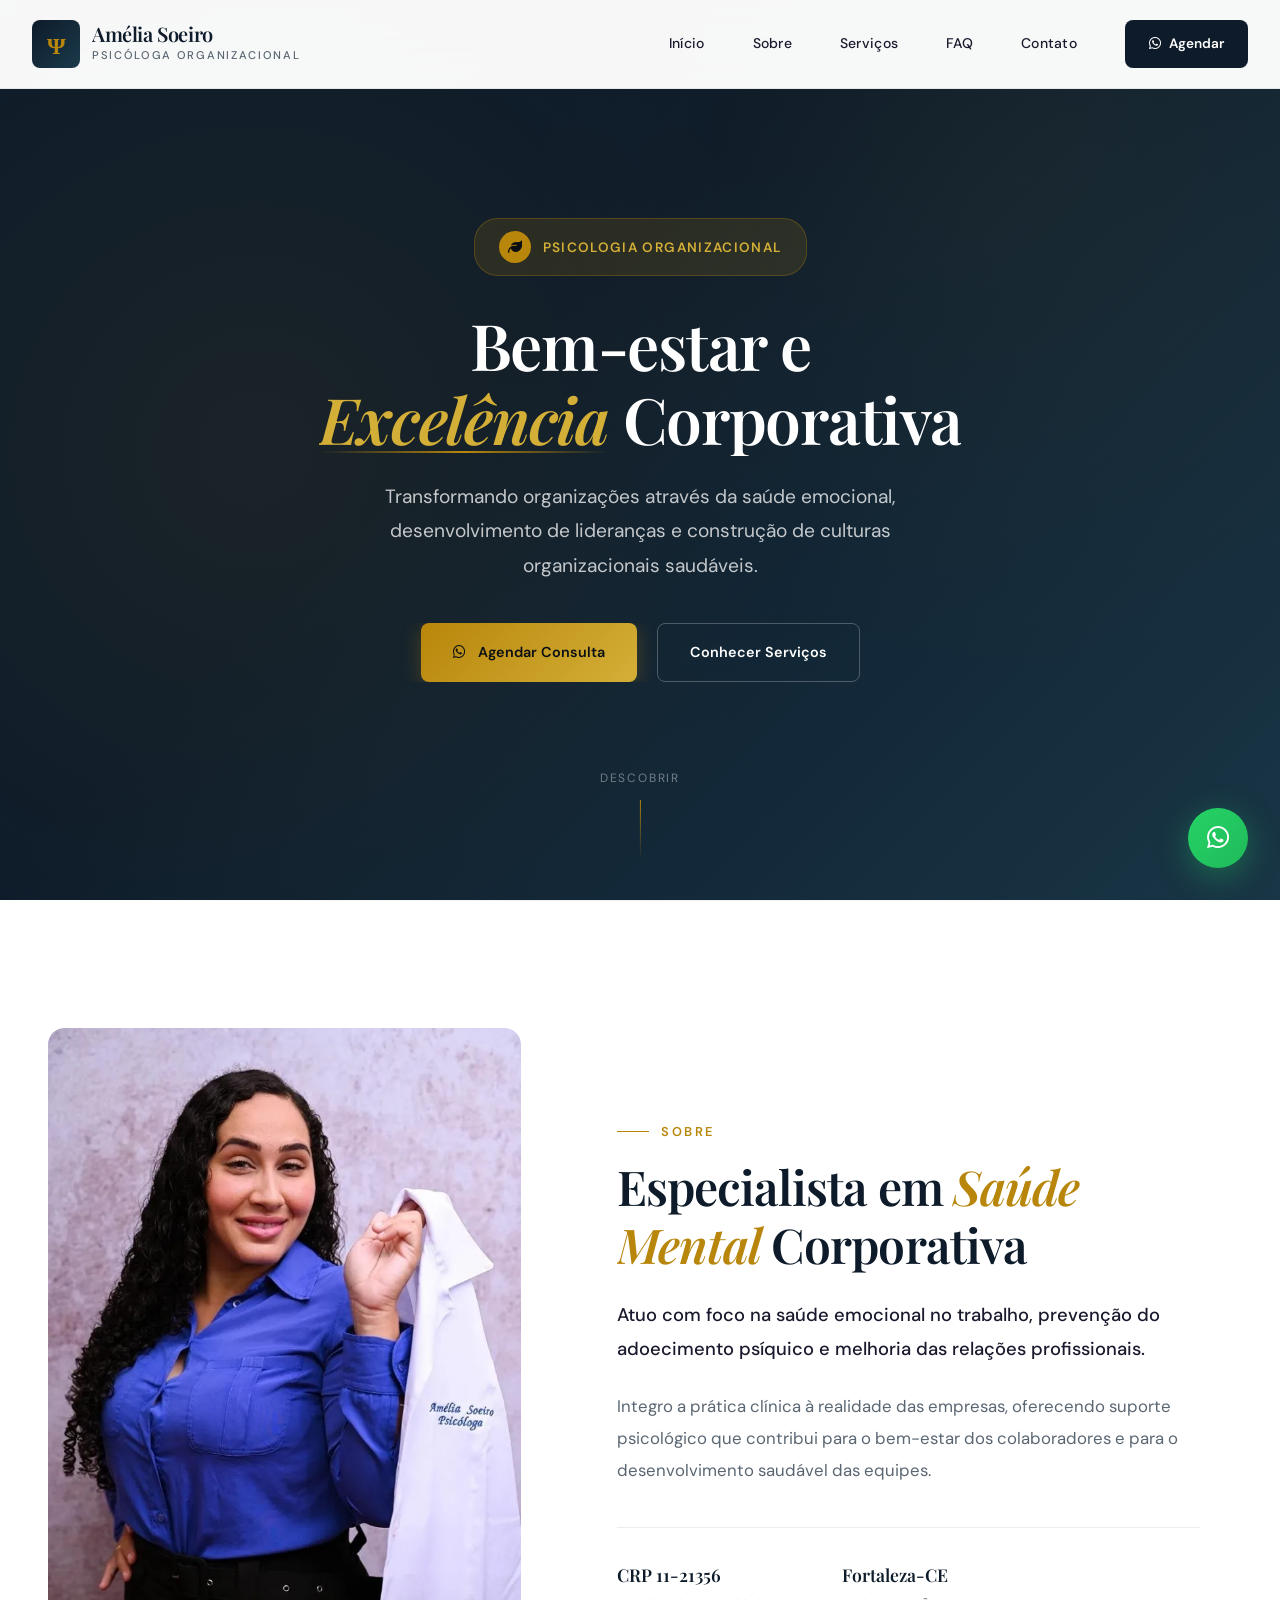
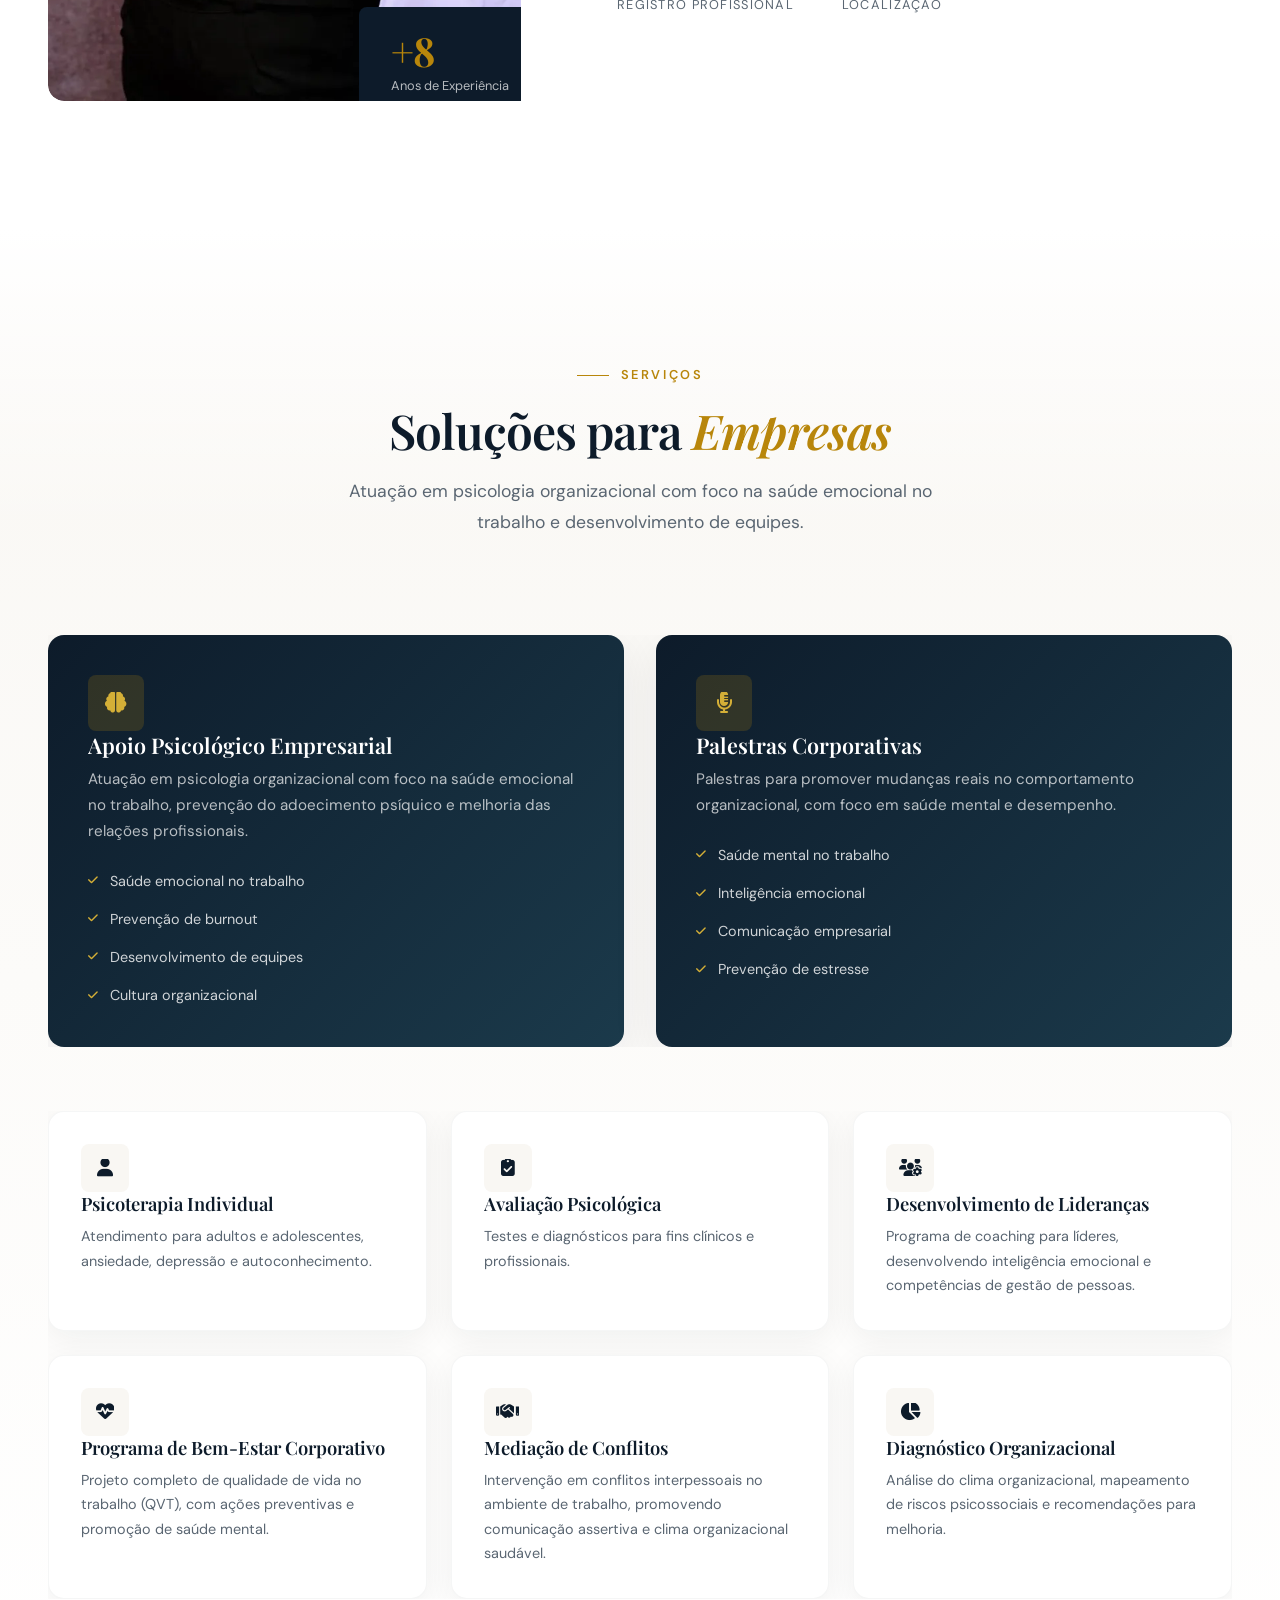
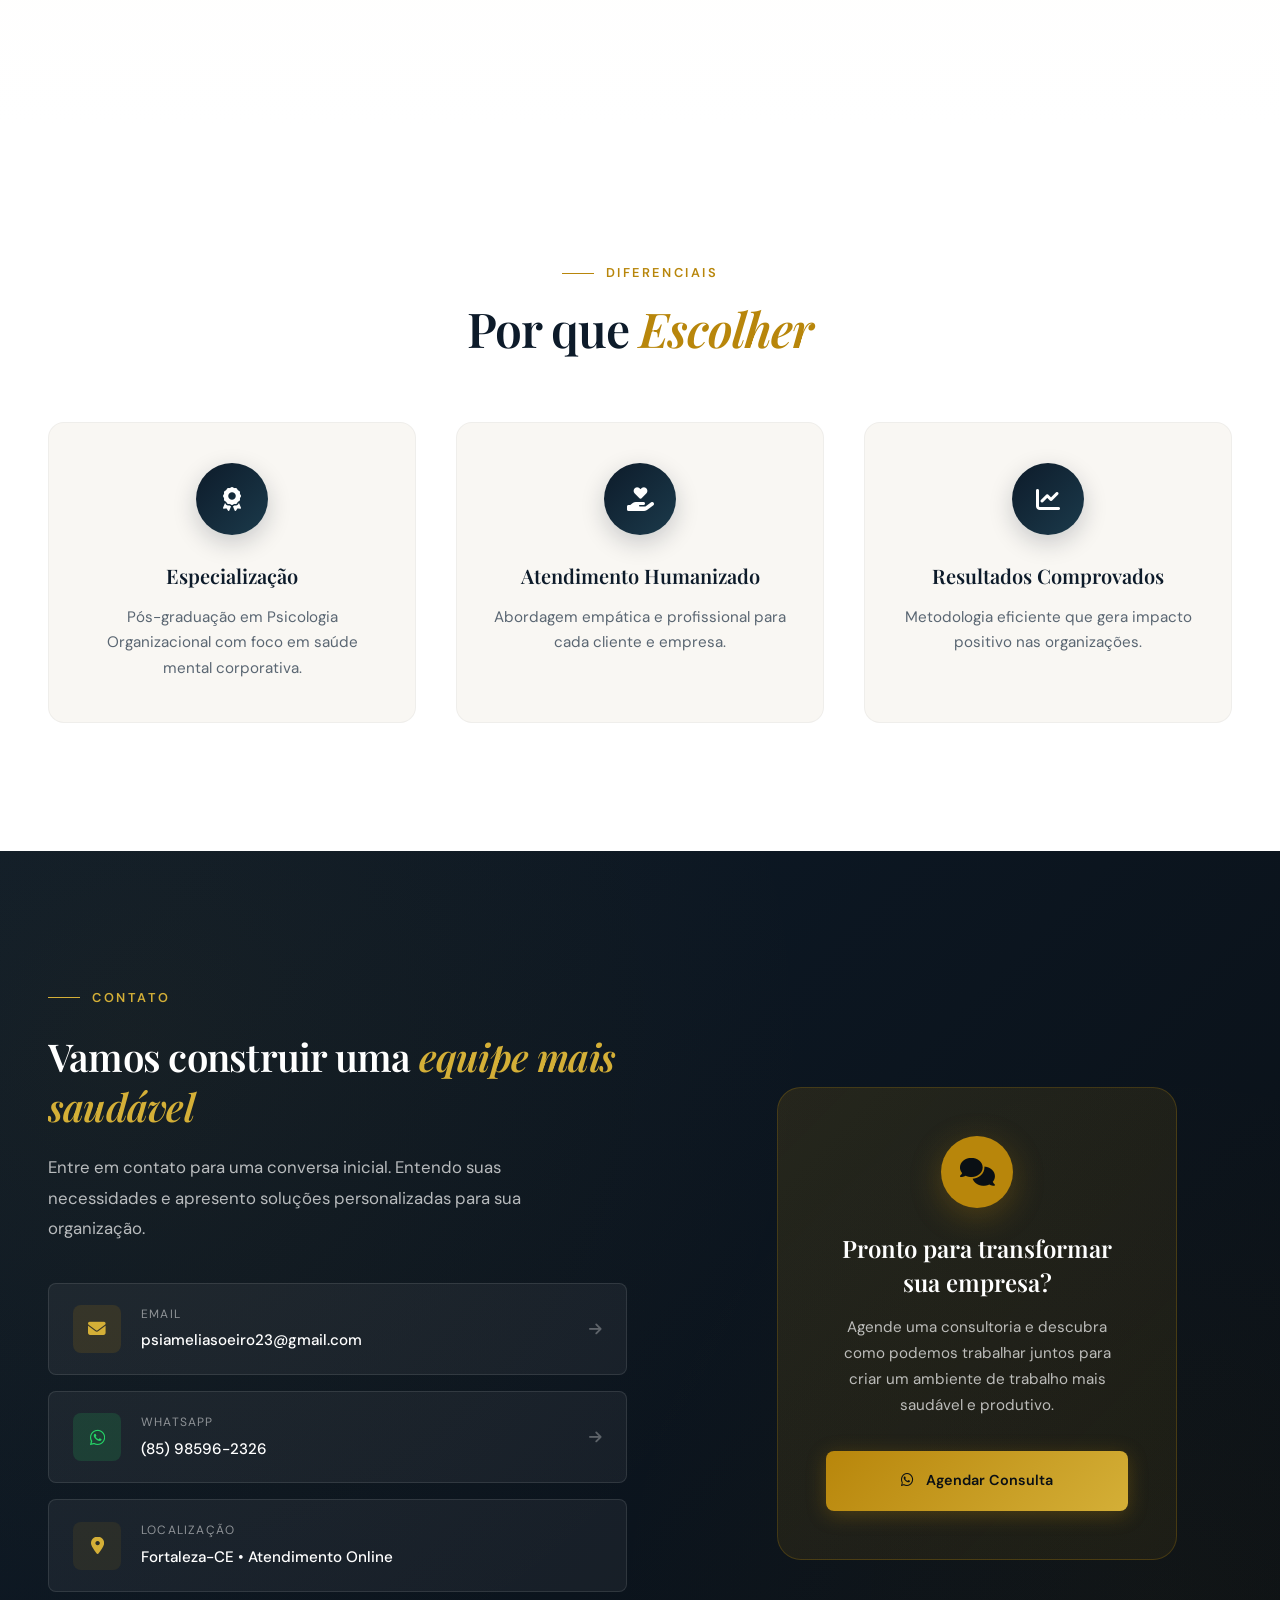
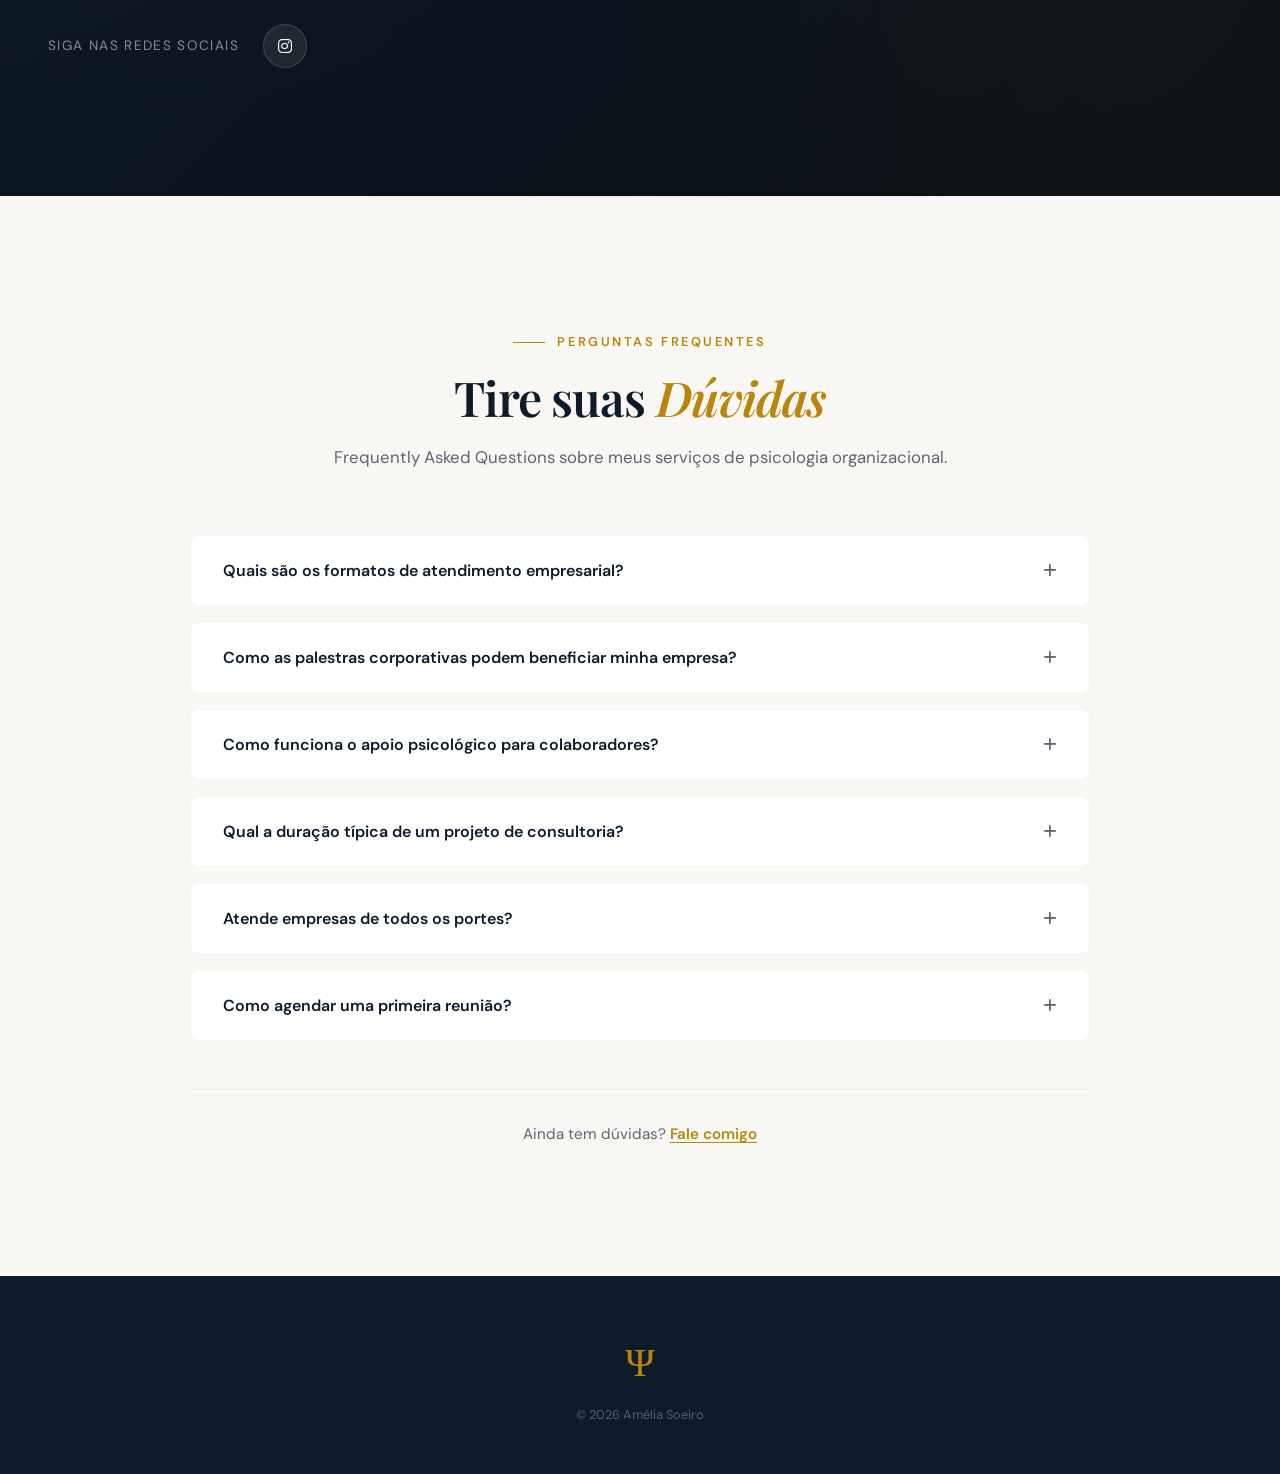
==== commit bd6720dd: "Performance: Otimizações de Core Web Vitals - LCP, CLS e JavaScript" ====
--- a/index.html
+++ b/index.html
@@ -28,18 +28,17 @@
     <meta name="twitter:title" content="Amélia Soeiro | Psicologia Organizacional">
     <meta name="twitter:description" content="Especialista em saúde mental no trabalho e desenvolvimento de equipes.">
 
-    <link rel="preload" as="image" href="hero-bg.webp" type="image/webp" fetchpriority="high">
-
     <link rel="preconnect" href="https://fonts.googleapis.com">
     <link rel="preconnect" href="https://fonts.gstatic.com" crossorigin>
     <link rel="preconnect" href="https://cdnjs.cloudflare.com">
     <link rel="dns-prefetch" href="https://cdnjs.cloudflare.com">
 
+    <link rel="preload" as="font" href="https://fonts.gstatic.com/s/dmsans/v14/rP2Yp2ywxg089UriCZOIHQ.woff2" type="font/woff2" crossorigin>
+    <link rel="preload" as="font" href="https://fonts.gstatic.com/s/playfairdisplay/v37/nuFvD-vYSZviVYUb_rj3ij__anPXJgsg3bw.woff2" type="font/woff2" crossorigin>
+
     <link rel="stylesheet" href="style.css">
     <link rel="stylesheet" href="https://cdnjs.cloudflare.com/ajax/libs/font-awesome/6.4.0/css/all.min.css" media="print" onload="this.media='all'">
 
-    <link rel="preconnect" href="https://fonts.googleapis.com">
-    <link rel="preconnect" href="https://fonts.gstatic.com" crossorigin>
     <link href="https://fonts.googleapis.com/css2?family=Cormorant+Garamond:wght@400;500;600;700&family=DM+Sans:wght@400;500;600;700&family=Playfair+Display:wght@400;500;600;700&display=swap" rel="stylesheet">
 
     <script type="application/ld+json">
@@ -160,7 +159,7 @@
     <main>
         <section id="inicio" class="hero">
             <div class="hero__background">
-                <img src="hero-bg.webp" alt="Equipe em ambiente corporativo" loading="eager" width="1920" height="1280" decoding="async">
+                <img src="WhatsApp%20Unknown%202026-05-02%20at%2017.00.15/WhatsApp%20Image%202026-05-02%20at%2008.25.17%20(6).jpeg" alt="Ambiente corporativo profissional" loading="eager" fetchpriority="high" width="1920" height="1080" decoding="async">
             </div>
             <div class="hero__overlay"></div>
             <div class="hero__pattern"></div>
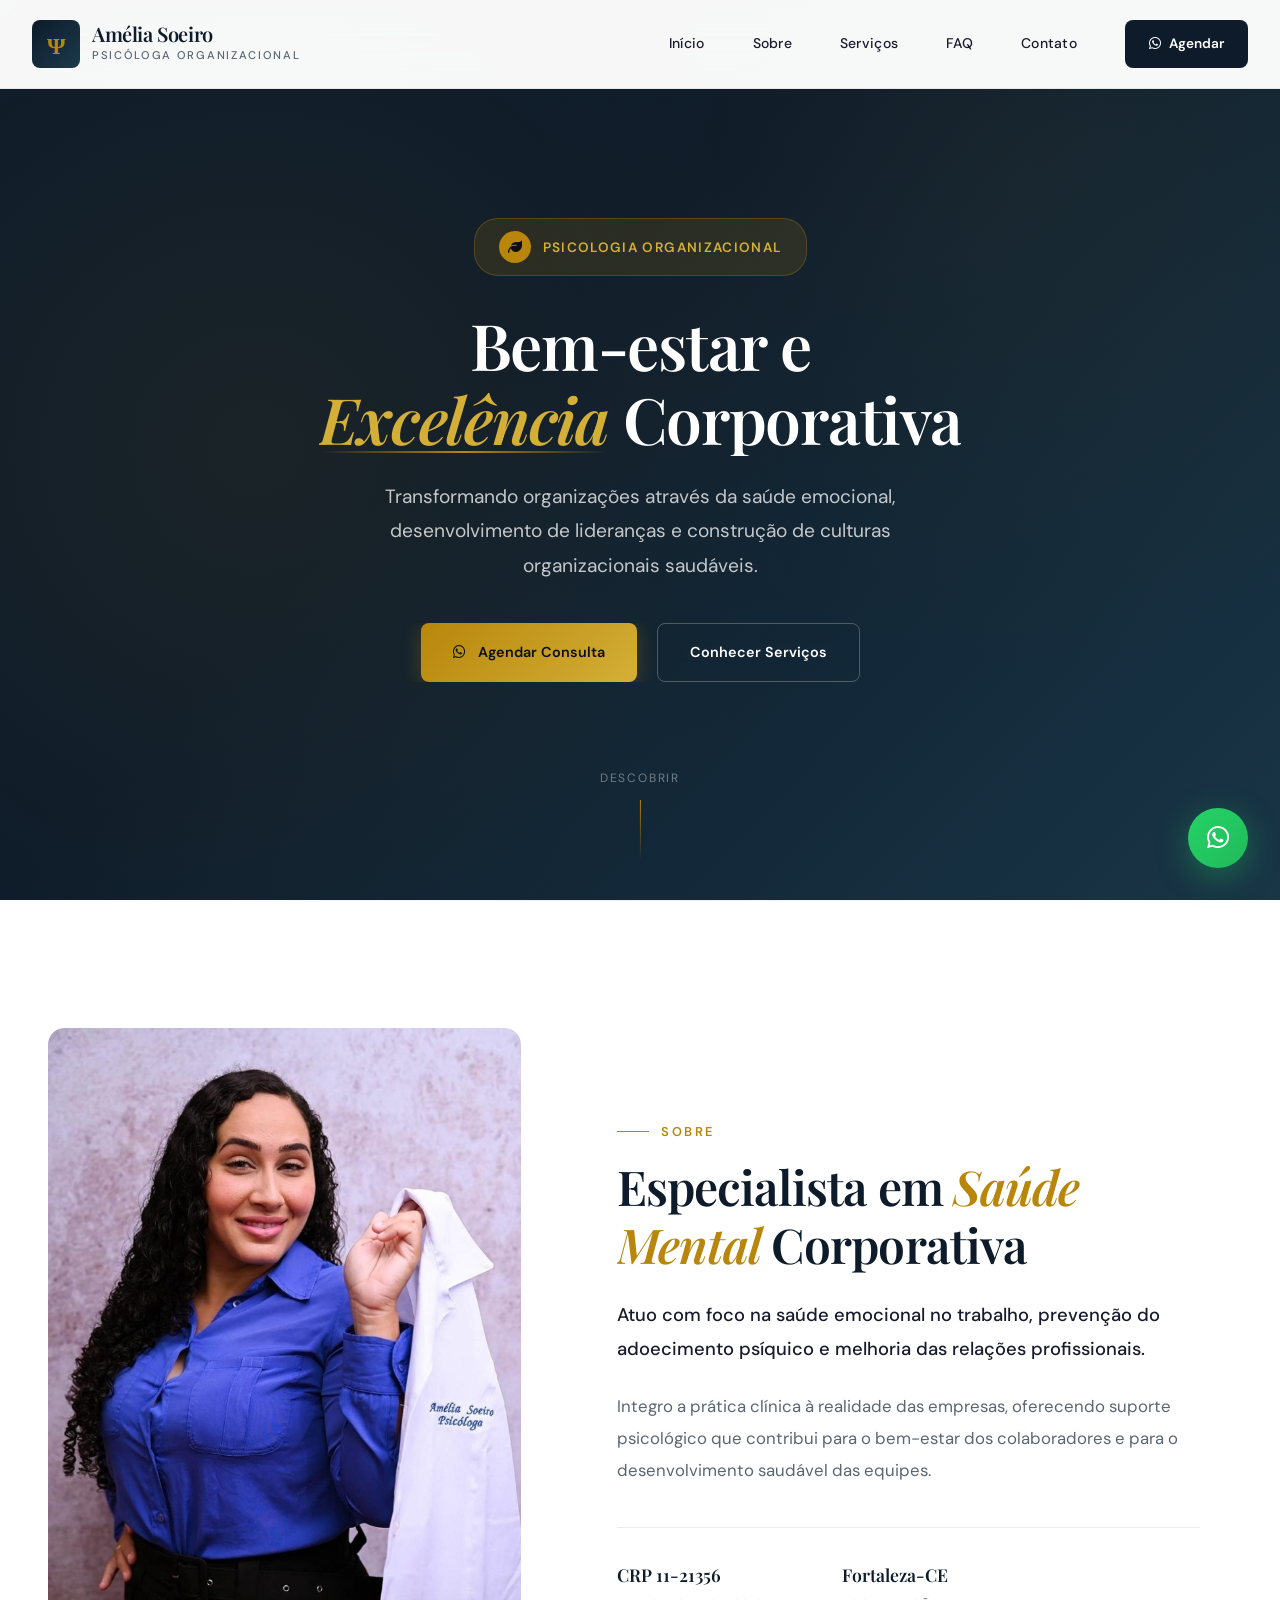
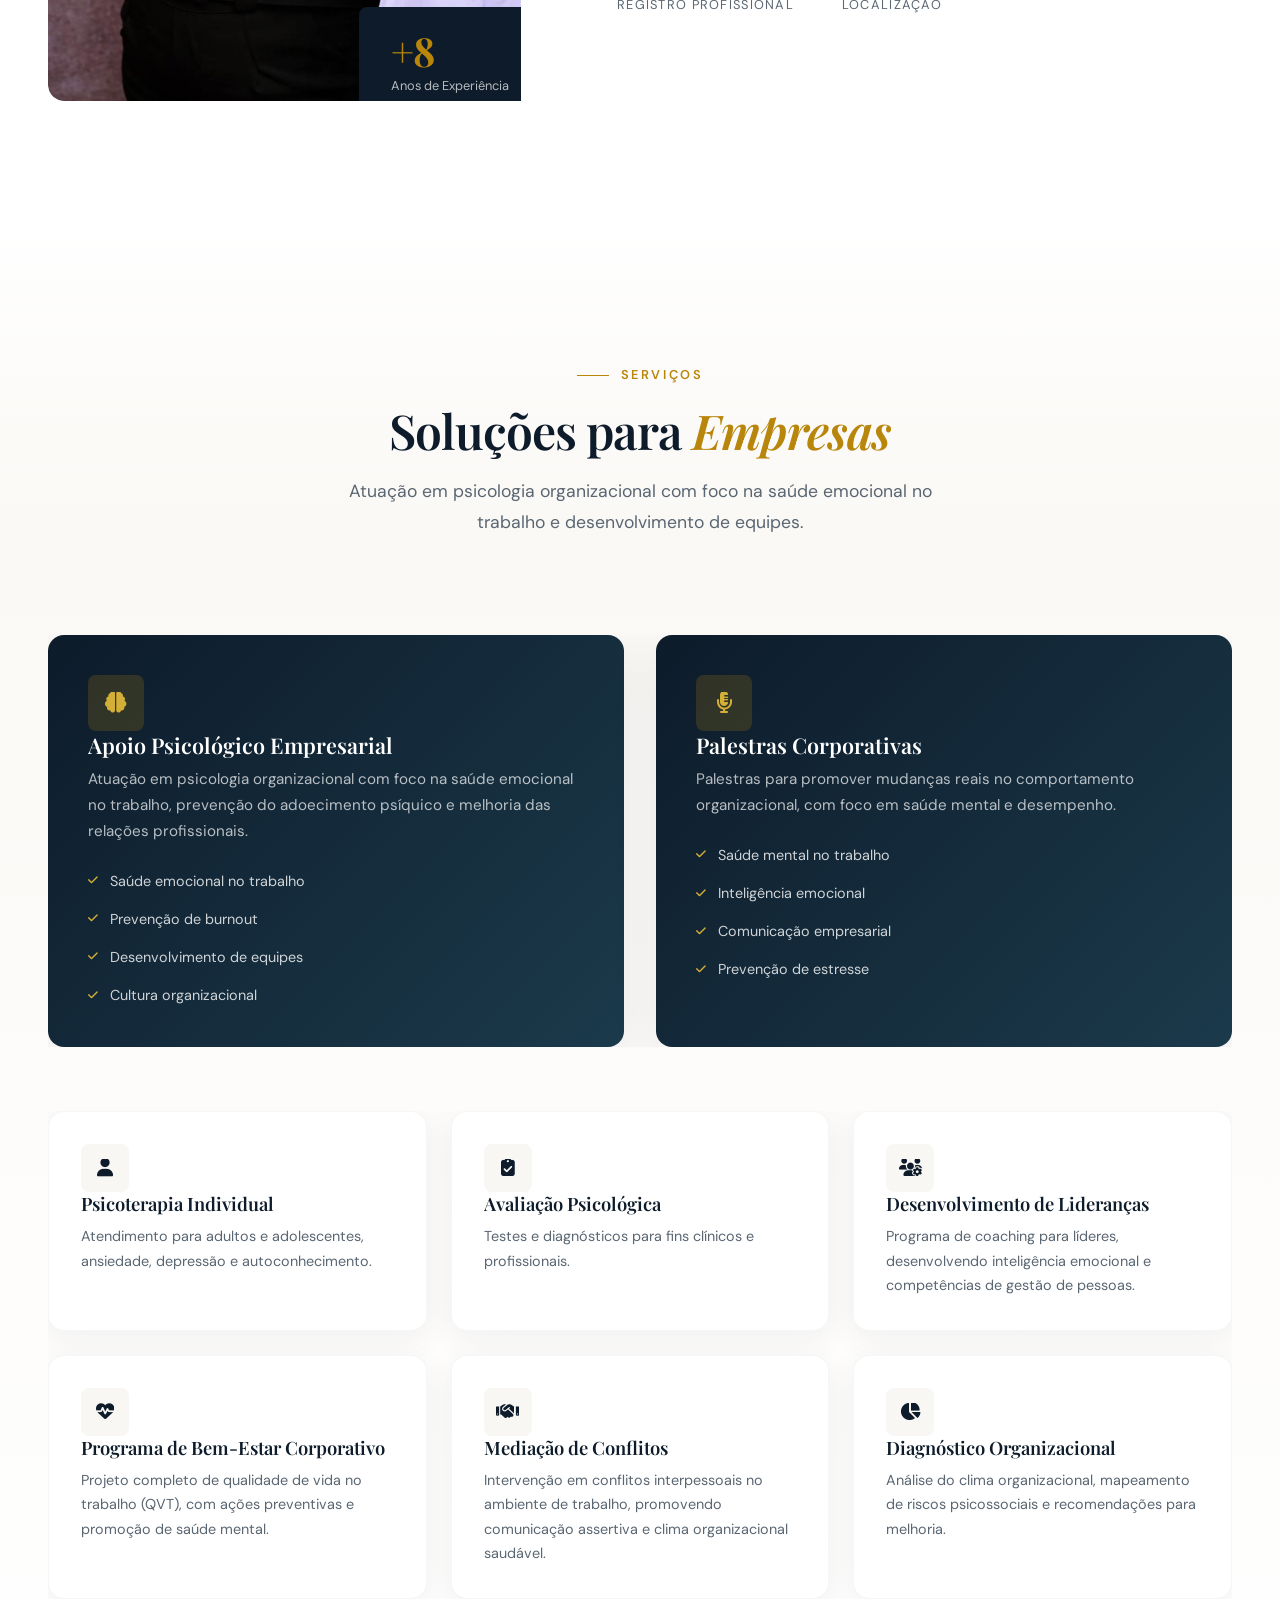
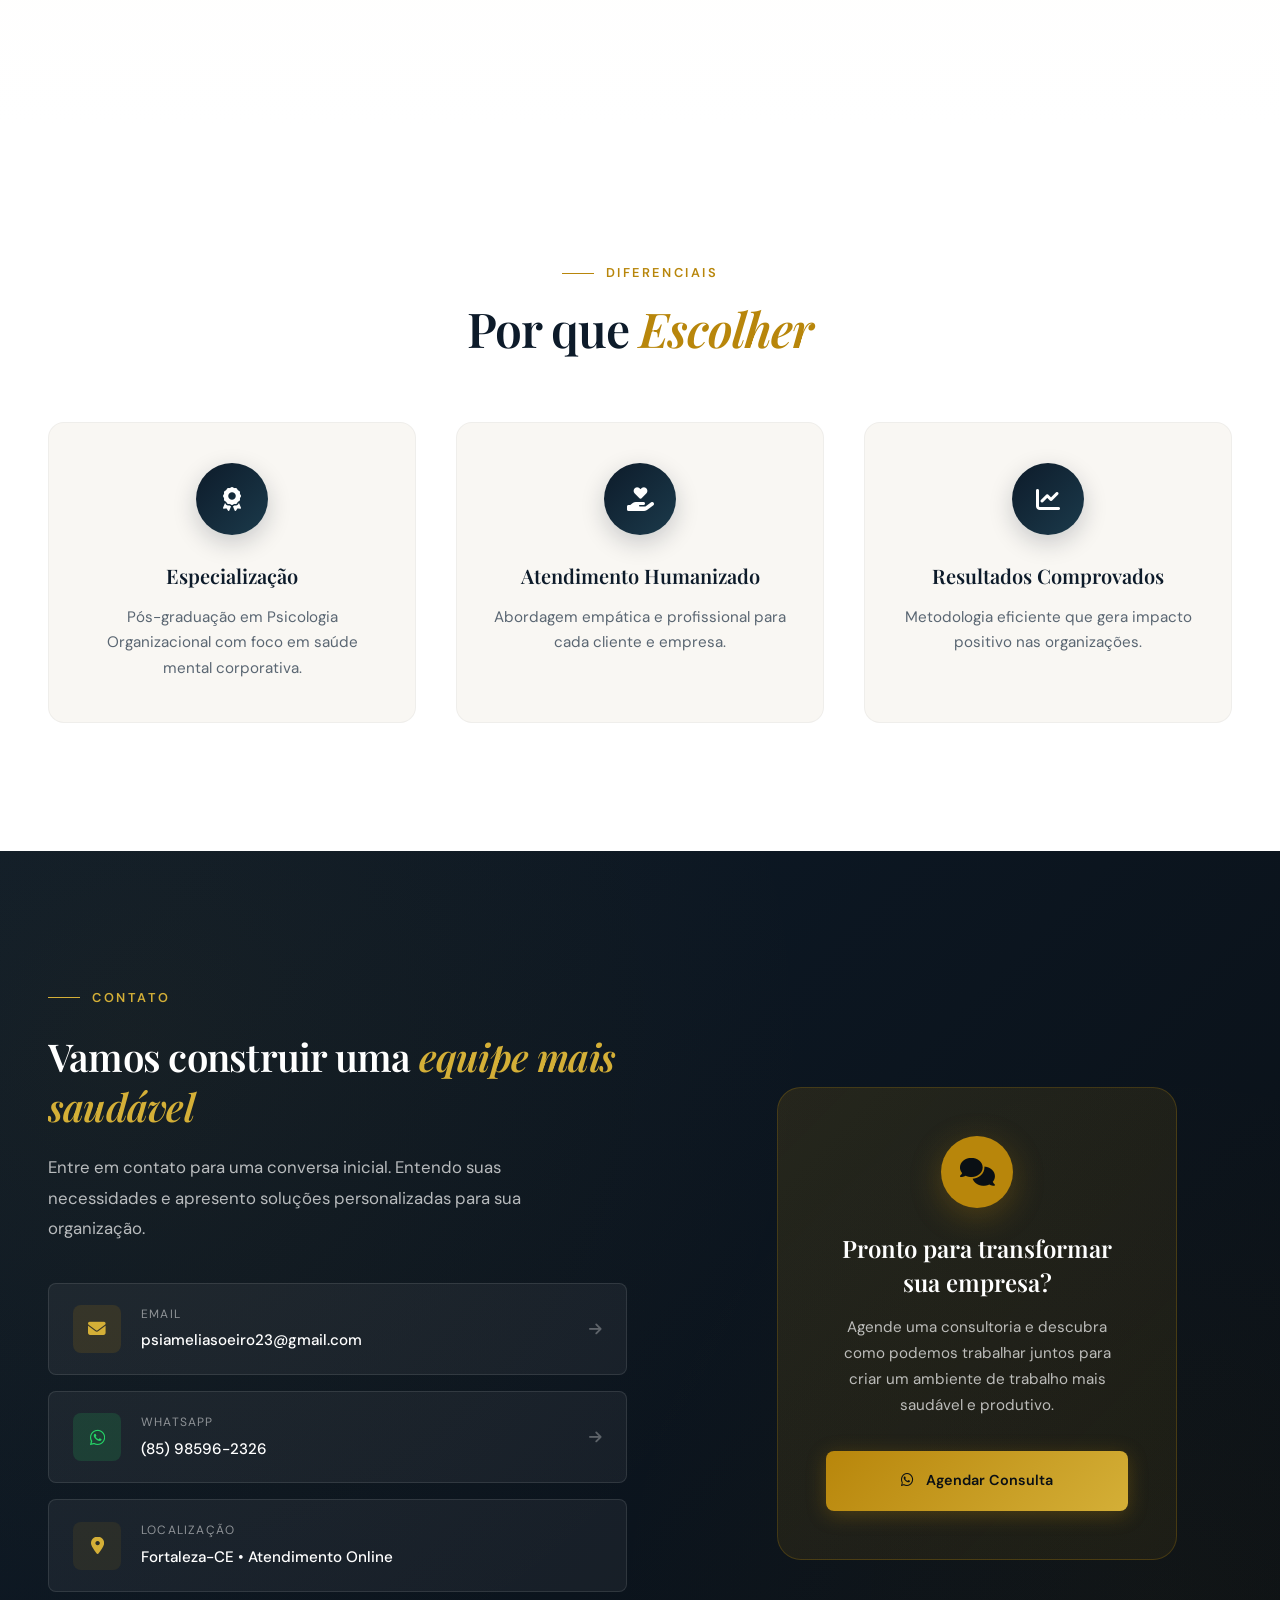
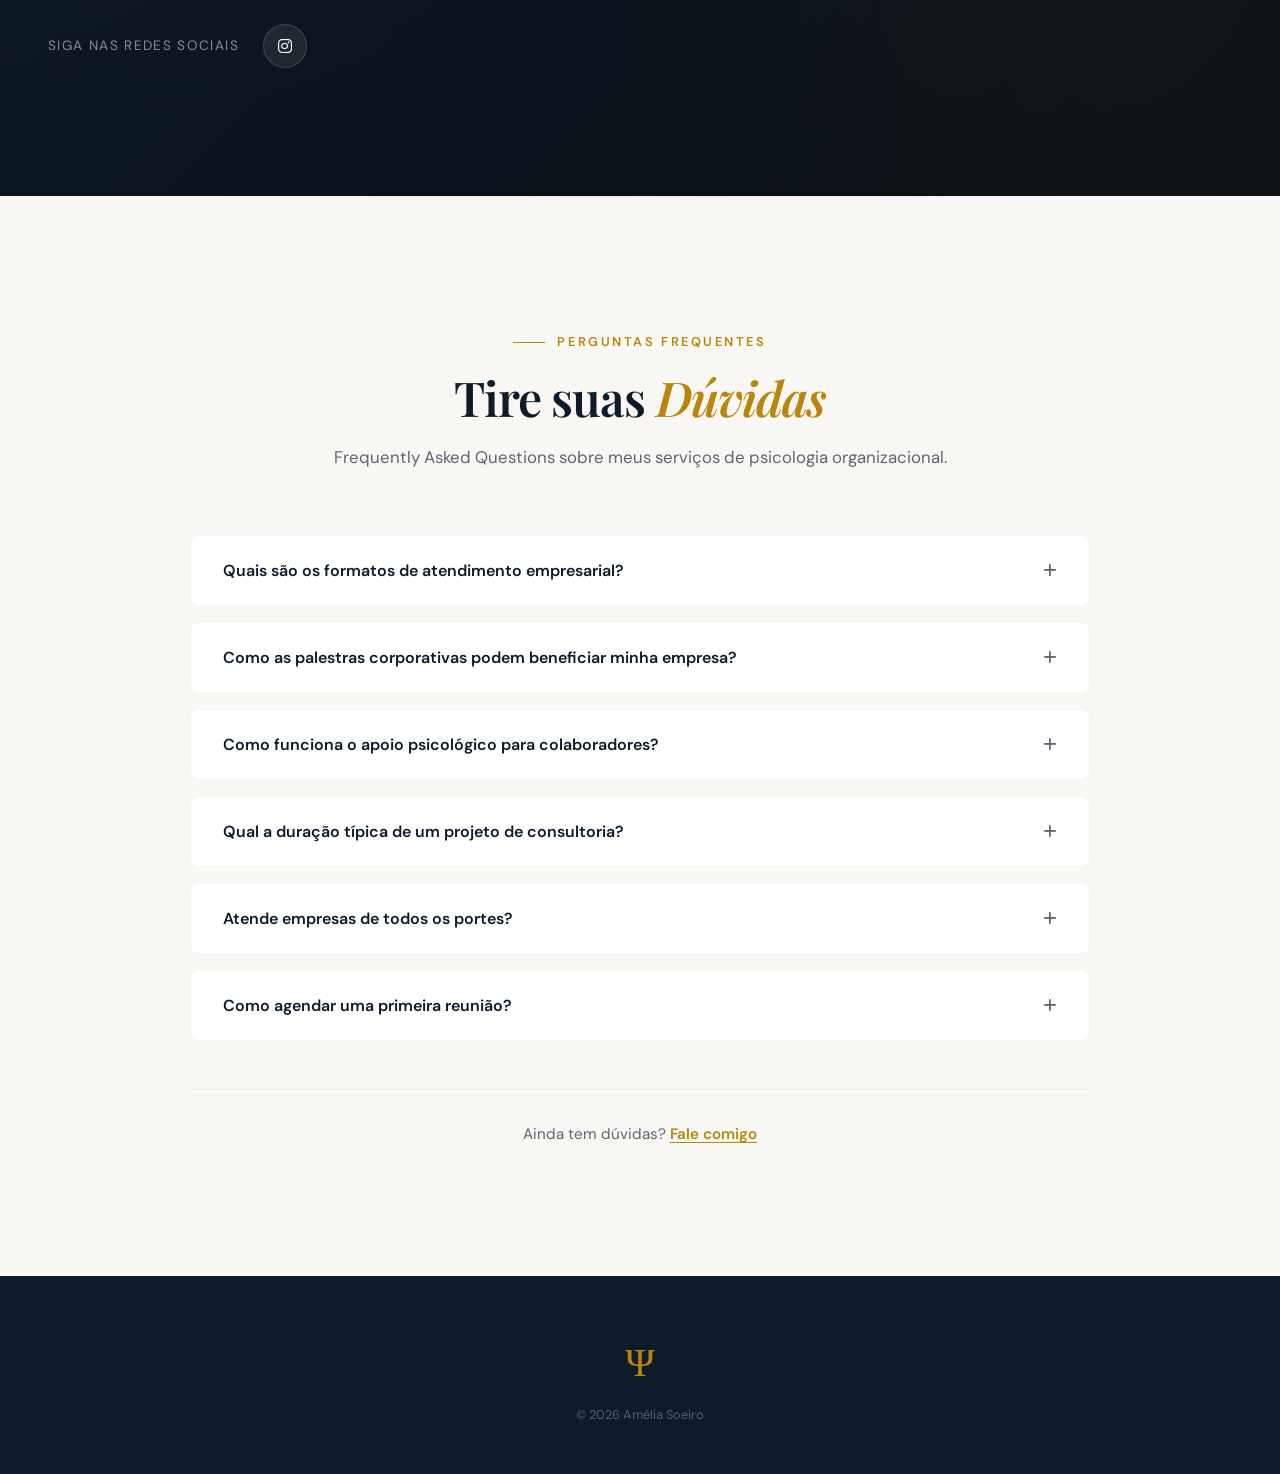
==== commit 64323763: "Fix: Use local images hero-bg and amelia-soeiro-sobre" ====
--- a/index.html
+++ b/index.html
@@ -159,7 +159,7 @@
     <main>
         <section id="inicio" class="hero">
             <div class="hero__background">
-                <img src="WhatsApp%20Unknown%202026-05-02%20at%2017.00.15/WhatsApp%20Image%202026-05-02%20at%2008.25.17%20(6).jpeg" alt="Ambiente corporativo profissional" loading="eager" fetchpriority="high" width="1920" height="1080" decoding="async">
+                <img src="hero-bg.jpg" alt="Ambiente corporativo profissional" loading="eager" fetchpriority="high" width="1920" height="1080" decoding="async">
             </div>
             <div class="hero__overlay"></div>
             <div class="hero__pattern"></div>
@@ -192,11 +192,8 @@
         <section id="sobre" class="about">
             <div class="about__container">
                 <div class="about__image">
-                    <div class="about__image-wrapper">
-                        <picture>
-                            <source srcset="amelia-soeiro-sobre.webp" type="image/webp">
-                            <img src="amelia-soeiro-sobre.jpg" alt="Amélia Soeiro - Psicóloga Organizacional" loading="lazy" width="500" height="600">
-                        </picture>
+<div class="about__image-wrapper">
+                        <img src="amelia-soeiro-sobre.jpg" alt="Amélia Soeiro - Psicóloga Organizacional" loading="lazy" width="500" height="600">
                     </div>
                     <div class="about__image-accent"></div>
                     <div class="about__image-badge">
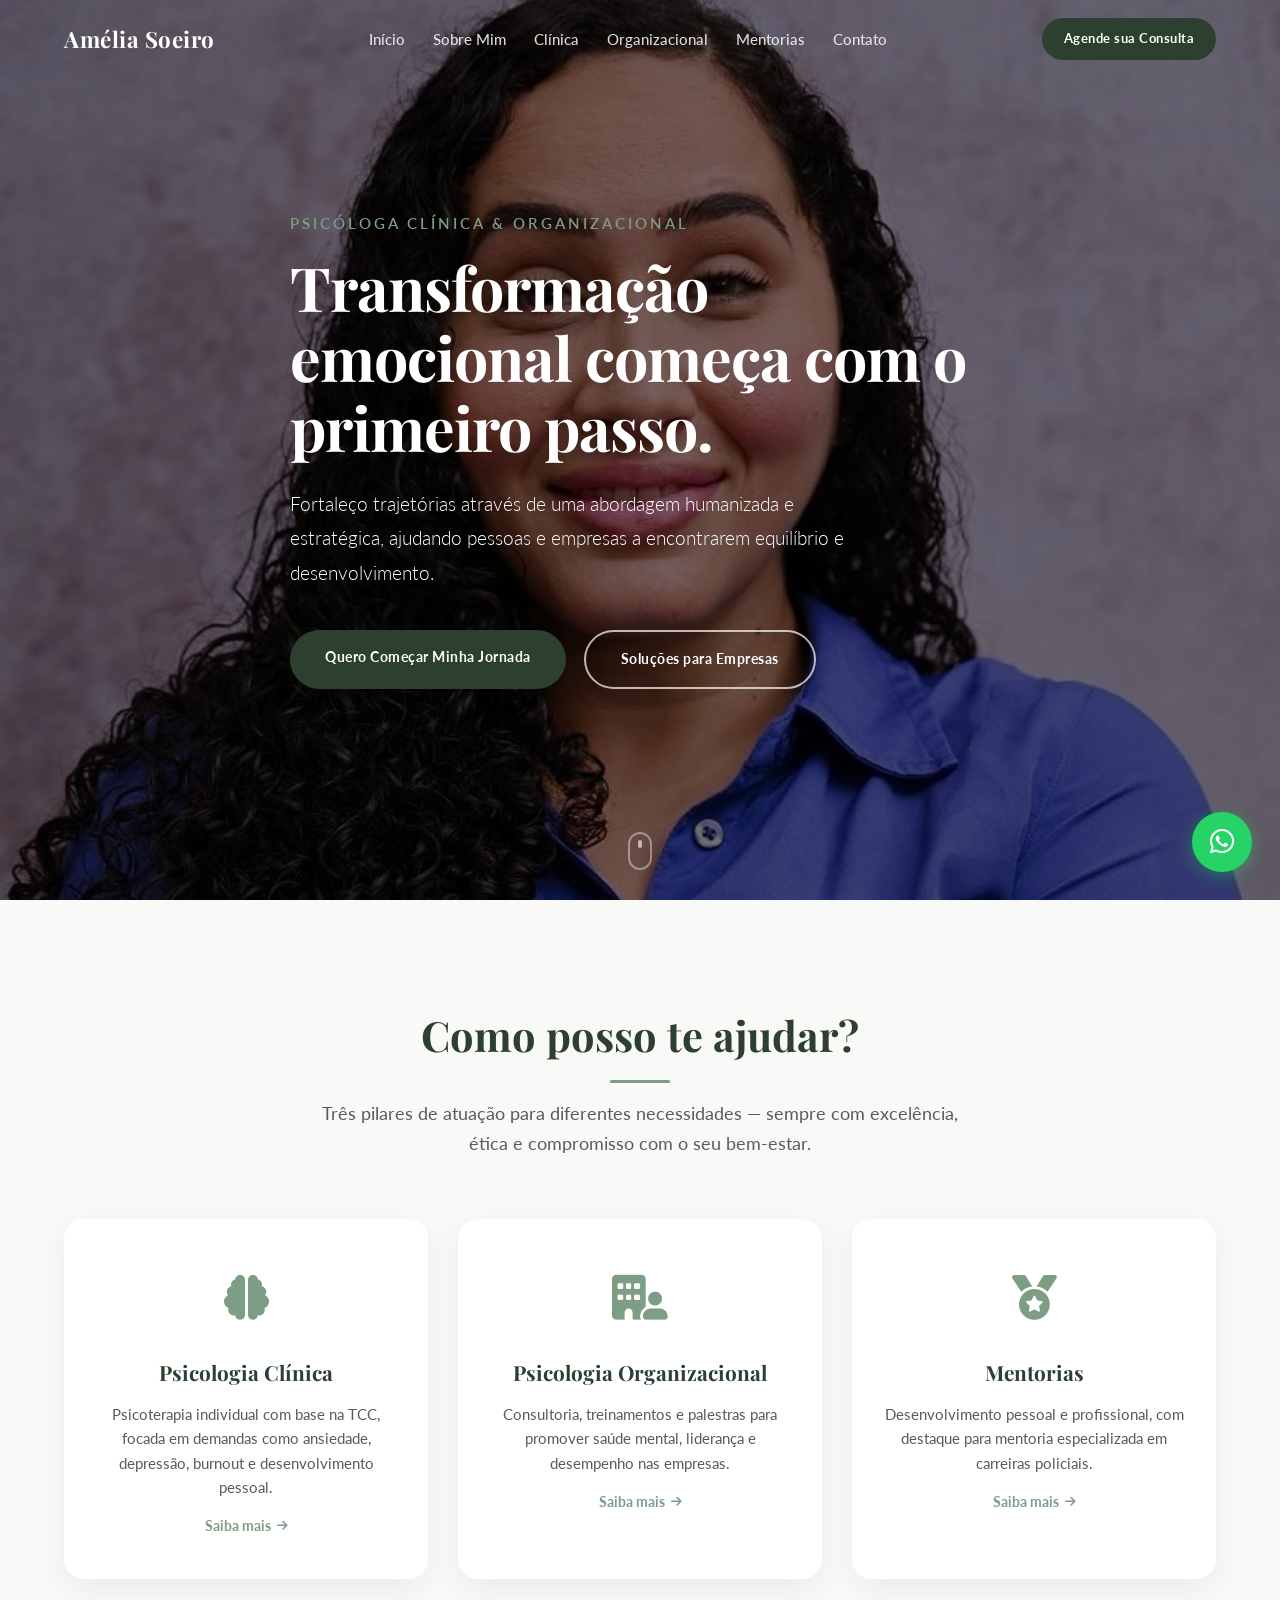
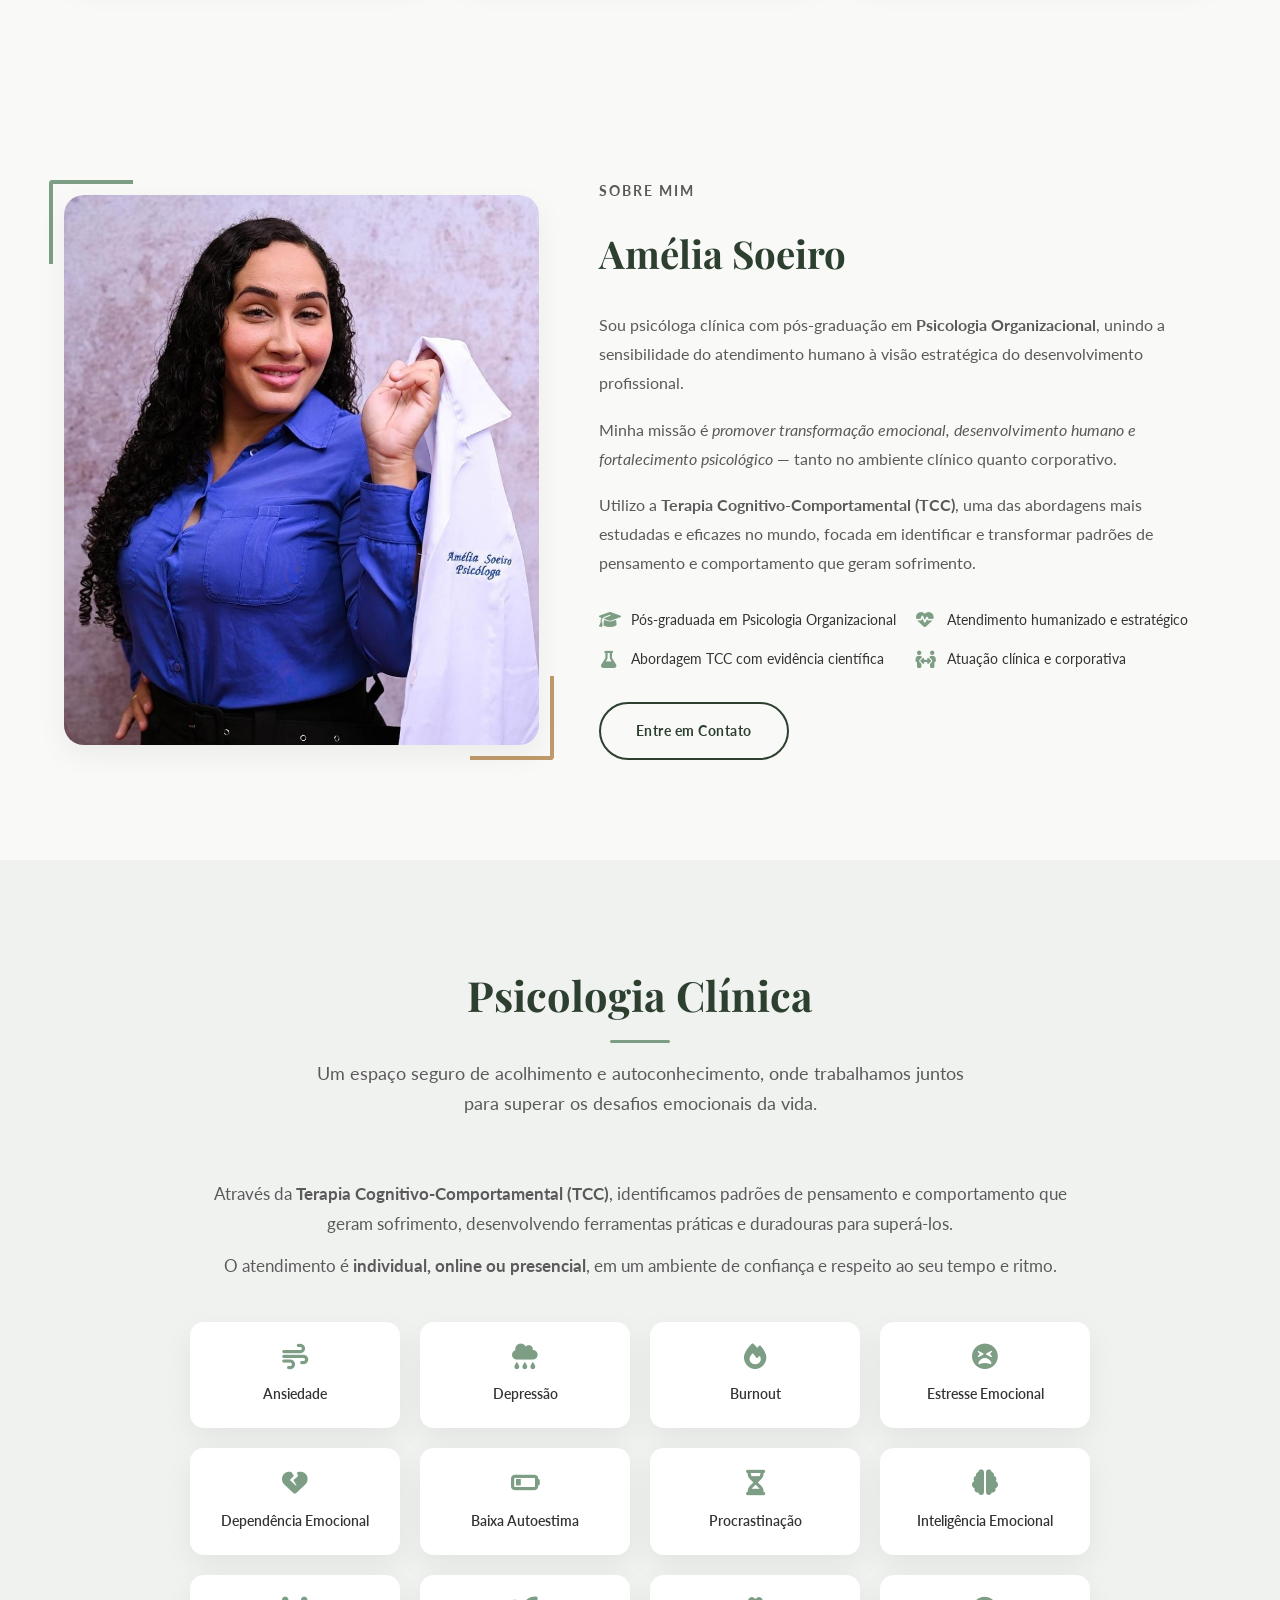
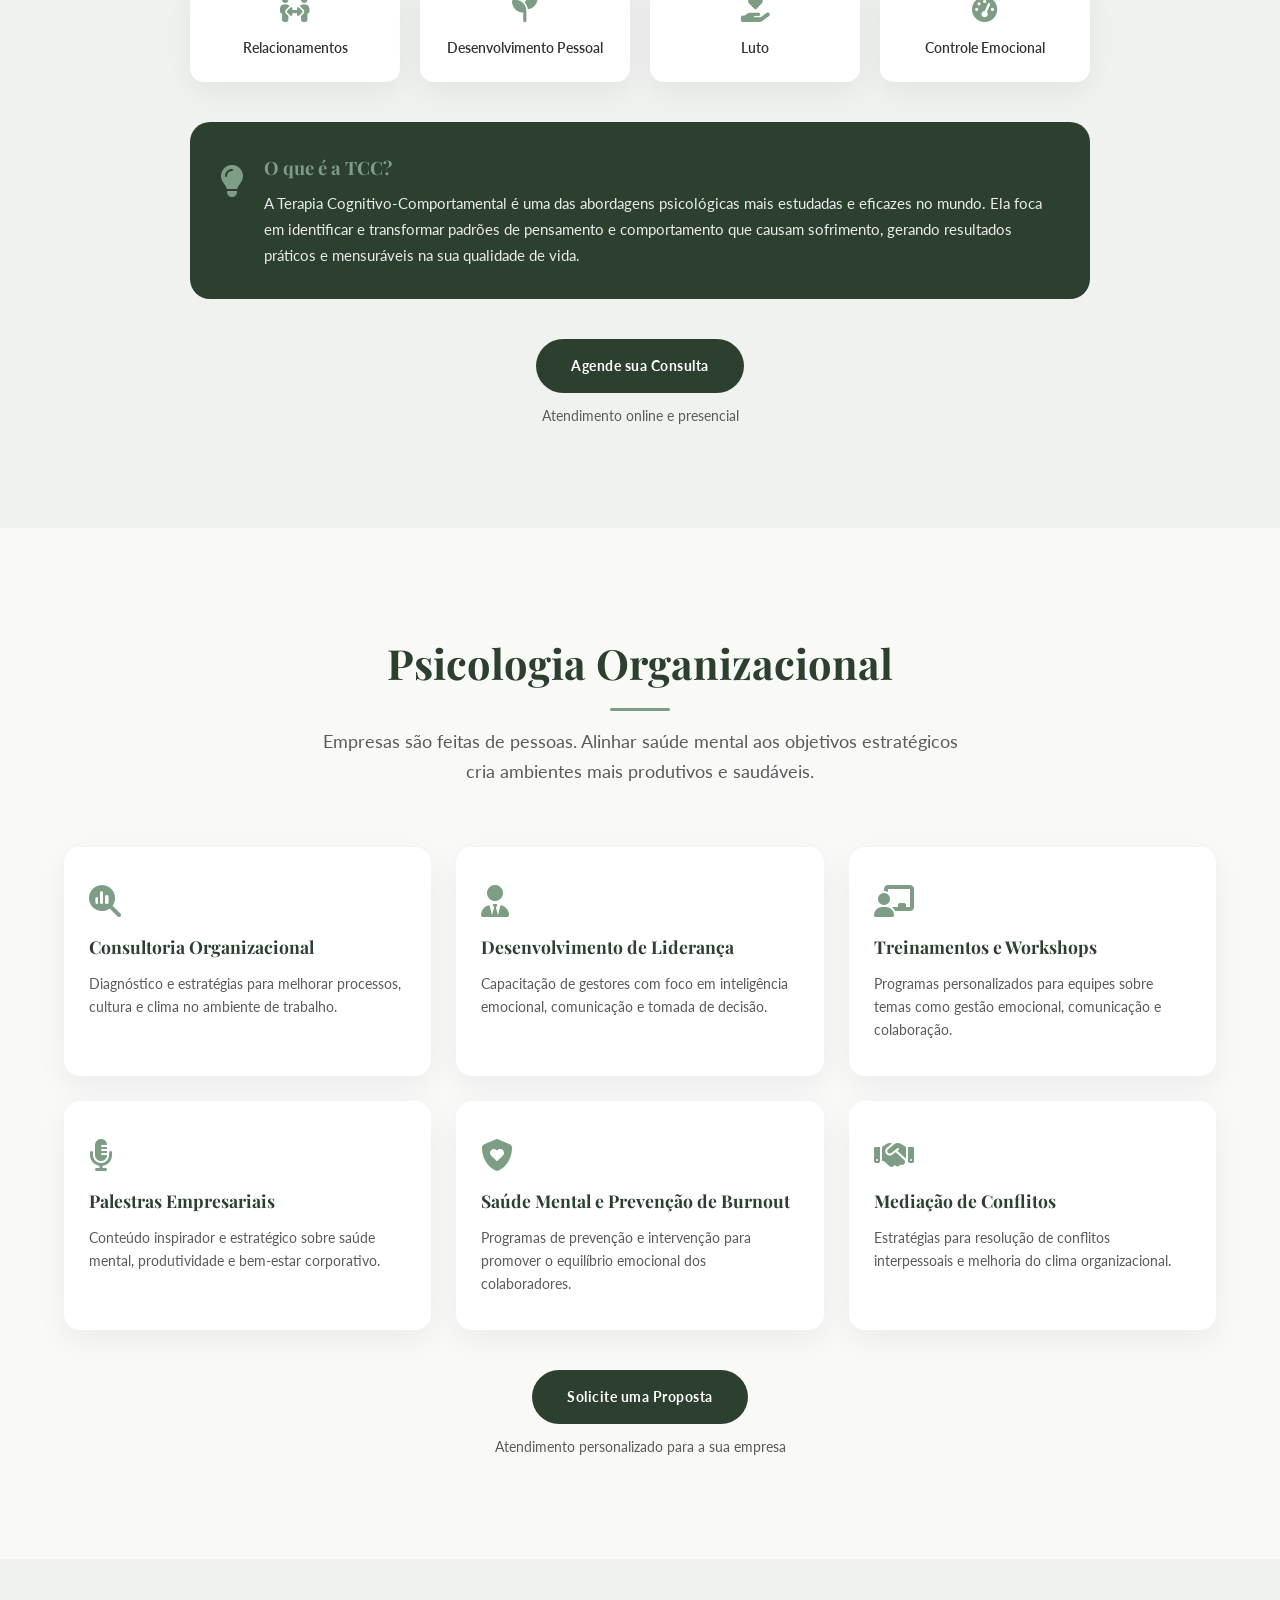
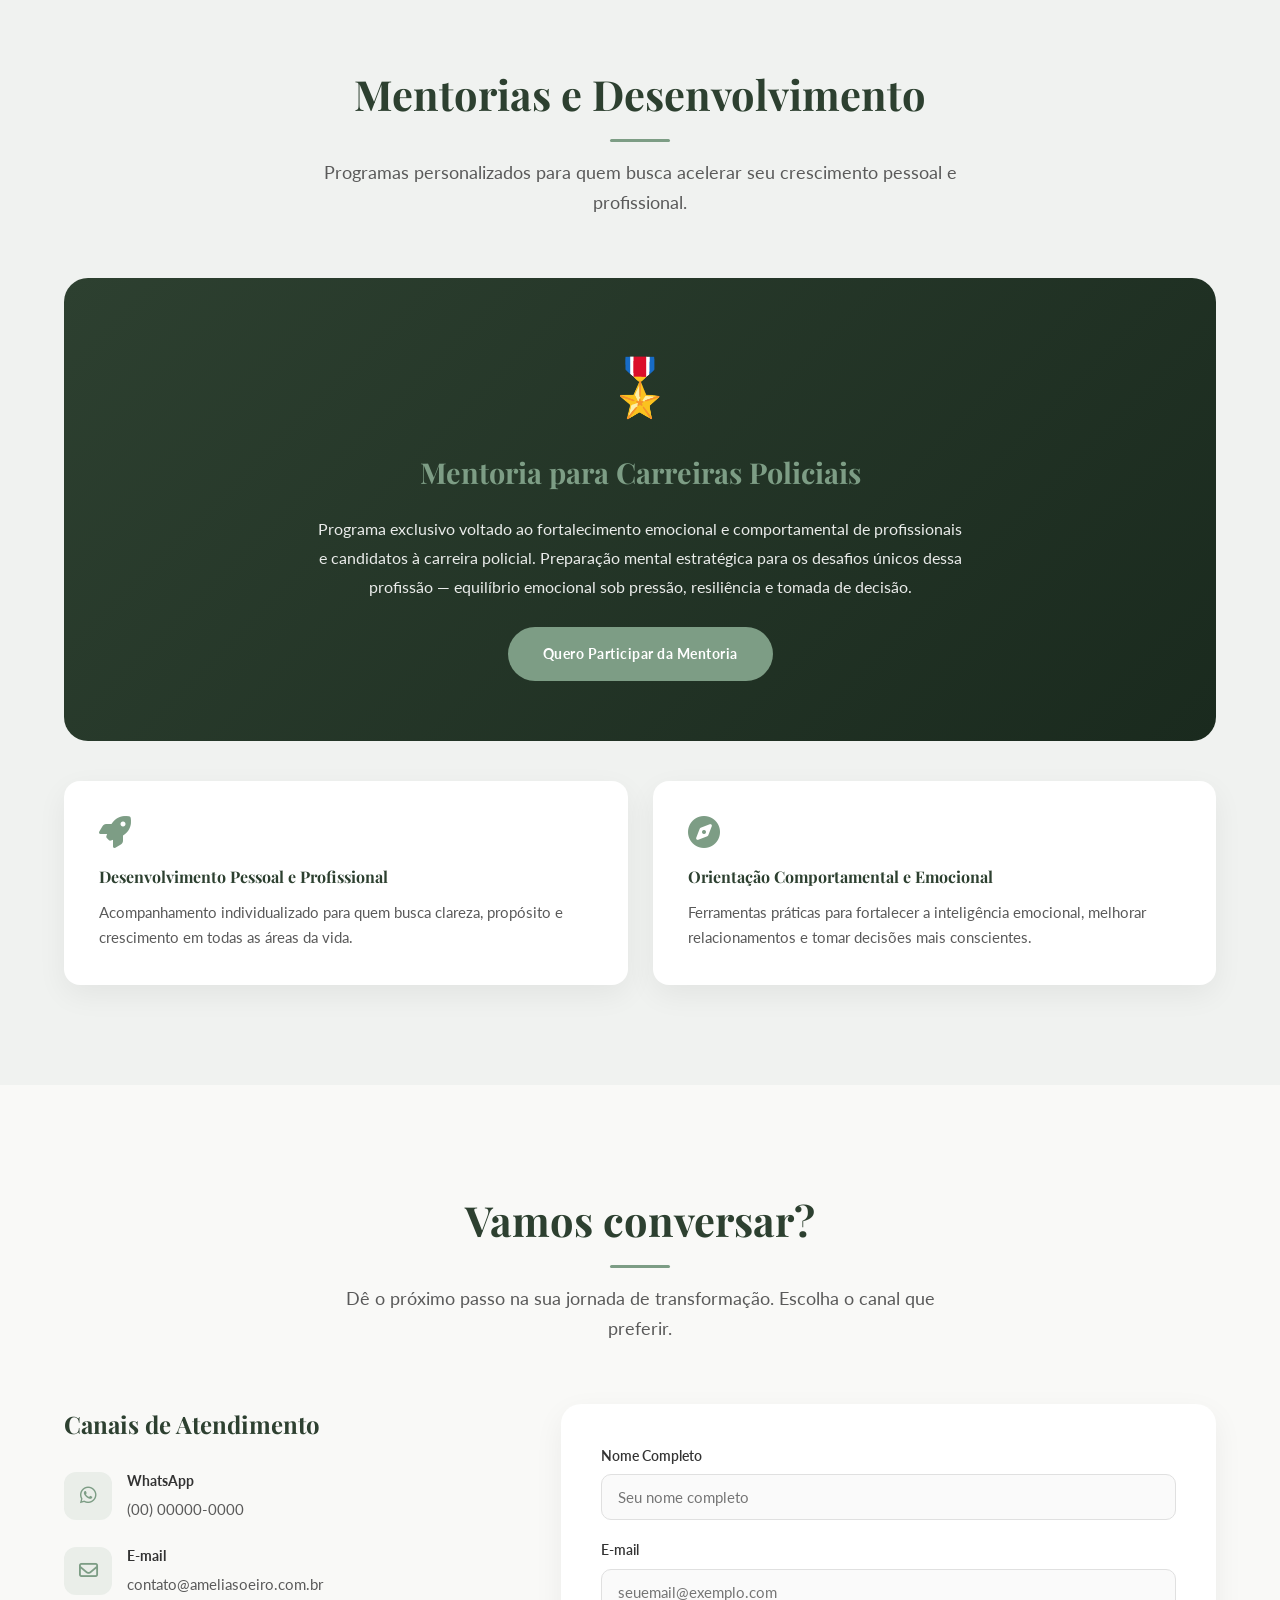
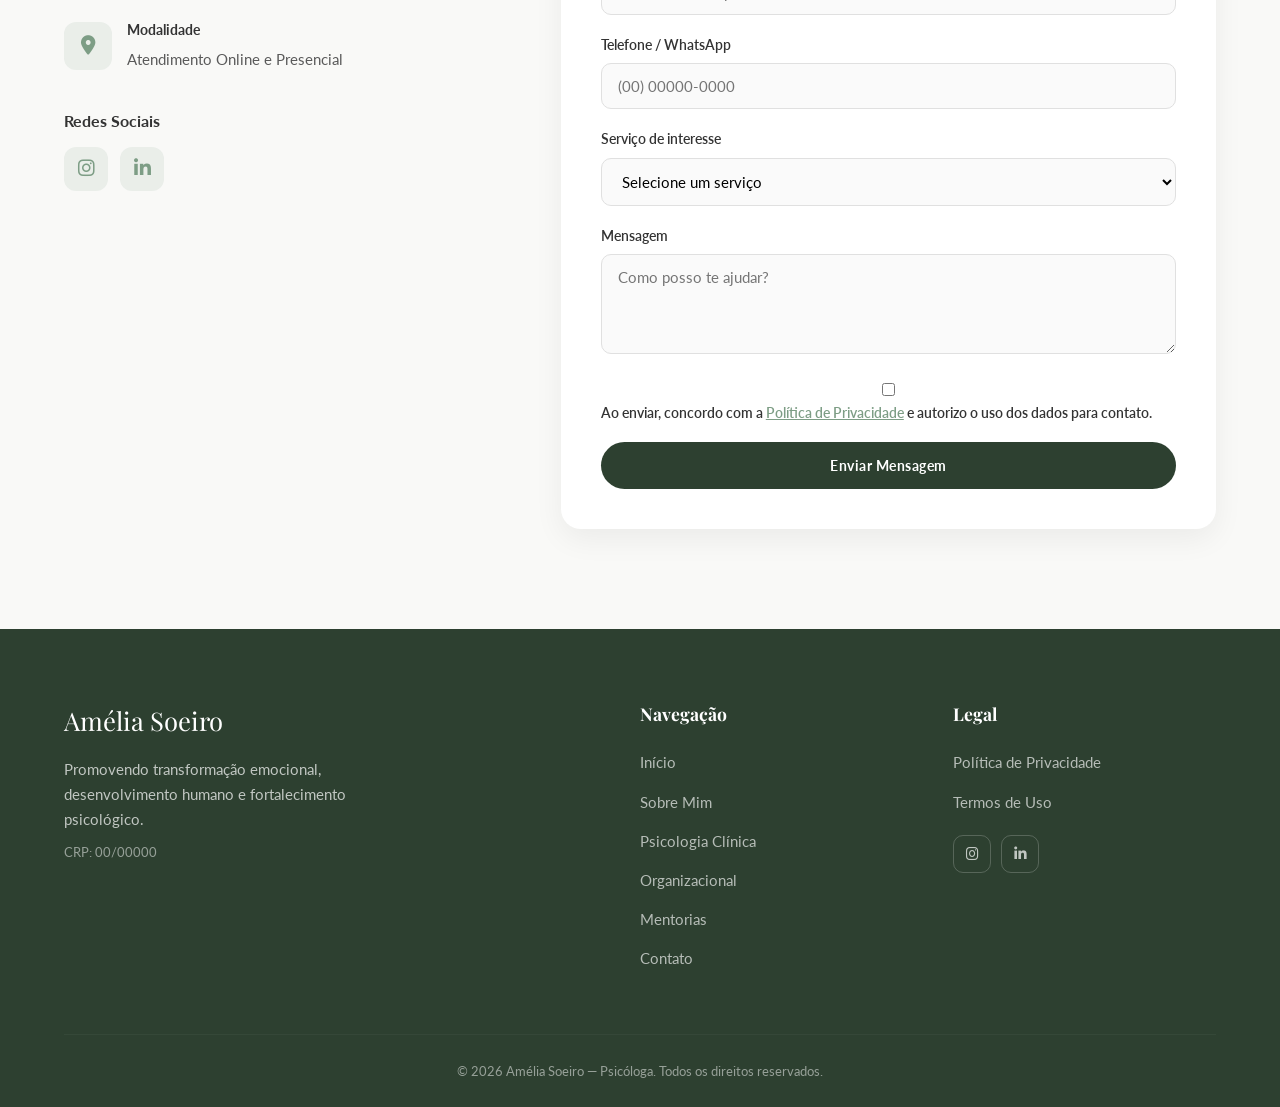
==== commit e51a7cc9: "Primeiro commit: Estrutura inicial e correções mobile" ====
--- a/index.html
+++ b/index.html
@@ -1,493 +1,440 @@
 <!DOCTYPE html>
-<html lang="pt-br">
+<html lang="pt-BR">
 <head>
     <meta charset="UTF-8">
     <meta name="viewport" content="width=device-width, initial-scale=1.0">
-
-    <title>Amélia Soeiro | Psicóloga Organizacional - Psicologia Empresarial</title>
-
-    <meta name="description" content="Psicóloga Amélia Soeiro (CRP 11-21356). Especialista em Psicologia Organizacional e Saúde Mental no Trabalho. Palestras corporativas, coaching executivo e desenvolvimento de equipes. Atendimento em Fortaleza-CE e Online.">
-    <meta name="keywords" content="psicóloga organizacional, saúde mental no trabalho, palestras corporativas, burnout, estresse profissional, inteligência emocional, desenvolvimento de equipes, coaching executivo, psicologia empresarial">
+    
+    <!-- SEO Meta Tags -->
+    <title>Amélia Soeiro — Psicóloga Clínica e Organizacional | TCC e Mentoria</title>
+    <meta name="description" content="Psicóloga Amélia Soeiro — Atendimento humanizado com TCC (Terapia Cognitivo-Comportamental), Psicologia Organizacional para empresas e Mentoria especializada para carreiras policiais. Agende sua consulta.">
+    <meta name="keywords" content="psicóloga, Amélia Soeiro, TCC, terapia cognitivo-comportamental, psicologia clínica, psicologia organizacional, mentoria policial, saúde mental, consultoria empresarial, ansiedade, depressão, burnout">
     <meta name="author" content="Amélia Soeiro">
     <meta name="robots" content="index, follow">
-    <meta name="language" content="Portuguese">
-    <meta name="revisit-after" content="7 days">
-
-    <link rel="canonical" href="https://ameliasoeiro.com.br/">
-
-    <link rel="icon" type="image/x-icon" href="data:image/svg+xml,<svg xmlns='http://www.w3.org/2000/svg' viewBox='0 0 100 100'><text y='.9em' font-size='90'>Ψ</text></svg>">
-
+    <link rel="canonical" href="https://ameliasoeiro.com.br">
+    
+    <!-- Open Graph -->
+    <meta property="og:title" content="Amélia Soeiro — Psicóloga Clínica e Organizacional">
+    <meta property="og:description" content="Transformação emocional e desenvolvimento humano. Atendimento psicológico clínico, organizacional e mentorias especializadas.">
     <meta property="og:type" content="website">
-    <meta property="og:url" content="https://ameliasoeiro.com.br/">
-    <meta property="og:title" content="Amélia Soeiro | Psicologia Organizacional">
-    <meta property="og:description" content="Especialista em saúde mental no trabalho, desenvolvimento de equipes e palestras corporativas.">
-    <meta property="og:image" content="https://ameliasoeiro.com.br/assets/og-image.jpg">
-
-    <meta name="twitter:card" content="summary_large_image">
-    <meta name="twitter:url" content="https://ameliasoeiro.com.br/">
-    <meta name="twitter:title" content="Amélia Soeiro | Psicologia Organizacional">
-    <meta name="twitter:description" content="Especialista em saúde mental no trabalho e desenvolvimento de equipes.">
-
-    <link rel="preconnect" href="https://fonts.googleapis.com">
-    <link rel="preconnect" href="https://fonts.gstatic.com" crossorigin>
-    <link rel="preconnect" href="https://cdnjs.cloudflare.com">
-    <link rel="dns-prefetch" href="https://cdnjs.cloudflare.com">
-
-    <link rel="preload" as="font" href="https://fonts.gstatic.com/s/dmsans/v14/rP2Yp2ywxg089UriCZOIHQ.woff2" type="font/woff2" crossorigin>
-    <link rel="preload" as="font" href="https://fonts.gstatic.com/s/playfairdisplay/v37/nuFvD-vYSZviVYUb_rj3ij__anPXJgsg3bw.woff2" type="font/woff2" crossorigin>
-
-    <link rel="stylesheet" href="style.css">
-    <link rel="stylesheet" href="https://cdnjs.cloudflare.com/ajax/libs/font-awesome/6.4.0/css/all.min.css" media="print" onload="this.media='all'">
-
-    <link href="https://fonts.googleapis.com/css2?family=Cormorant+Garamond:wght@400;500;600;700&family=DM+Sans:wght@400;500;600;700&family=Playfair+Display:wght@400;500;600;700&display=swap" rel="stylesheet">
-
+    <meta property="og:url" content="https://ameliasoeiro.com.br">
+    <meta property="og:locale" content="pt_BR">
+    <meta property="og:site_name" content="Amélia Soeiro Psicóloga">
+    
+    <!-- Schema.org JSON-LD -->
     <script type="application/ld+json">
     {
       "@context": "https://schema.org",
-      "@type": "Physician",
-      "@id": "https://ameliasoeiro.com.br/#physician",
-      "name": "Amélia Soeiro",
-      "image": "https://ameliasoeiro.com.br/hero-bg.webp",
-      "description": "Psicóloga especializada em Psicologia Organizacional e Saúde Mental no Trabalho.",
-      "url": "https://ameliasoeiro.com.br/",
-      "telephone": "+5585985962326",
-      "email": "psiameliasoeiro23@gmail.com",
+      "@type": "ProfessionalService",
+      "name": "Amélia Soeiro — Psicóloga",
+      "description": "Psicóloga Clínica e Organizacional com especialização em TCC. Atendimento humanizado e estratégico.",
+      "url": "https://ameliasoeiro.com.br",
       "priceRange": "$$",
-      "address": {
-        "@type": "PostalAddress",
-        "addressLocality": "Fortaleza",
-        "addressRegion": "CE",
-        "addressCountry": "BR"
-      },
-      "geo": {
-        "@type": "GeoCoordinates",
-        "latitude": "-3.7172",
-        "longitude": "-38.5433"
-      },
-      "openingHoursSpecification": {
-        "@type": "OpeningHoursSpecification",
-        "dayOfWeek": ["Monday", "Tuesday", "Wednesday", "Thursday", "Friday"],
-        "opens": "08:00",
-        "closes": "18:00"
-      },
-      "sameAs": [
-        "https://www.instagram.com/psiameliasoeiro"
-      ],
-      "medicalSpecialty": "https://schema.org/MentalHealth",
-      "physicianType": "OrganizationalPsychologist"
+      "@id": "https://ameliasoeiro.com.br",
+      "hasOfferCatalog": {
+        "@type": "OfferCatalog",
+        "name": "Serviços de Psicologia",
+        "itemListElement": [
+          { "@type": "Offer", "itemOffered": { "@type": "Service", "name": "Psicologia Clínica — TCC" } },
+          { "@type": "Offer", "itemOffered": { "@type": "Service", "name": "Psicologia Organizacional" } },
+          { "@type": "Offer", "itemOffered": { "@type": "Service", "name": "Mentoria para Carreiras Policiais" } }
+        ]
+      }
     }
     </script>
-
-    <script type="application/ld+json">
-    {
-      "@context": "https://schema.org",
-      "@type": "FAQPage",
-      "mainEntity": [
-        {
-          "@type": "Question",
-          "name": "Quais são os formatos de atendimento empresarial?",
-          "acceptedAnswer": {
-            "@type": "Answer",
-            "text": "Ofereço palestras corporativas, workshops, consultorias in-company, e sessões individuais para colaboradores. Os formatos podem ser presencial ou online."
-          }
-        },
-        {
-          "@type": "Question",
-          "name": "Como as palestras corporativas podem beneficiar minha empresa?",
-          "acceptedAnswer": {
-            "@type": "Answer",
-            "text": "As palestras promovem mudanças reais no comportamento organizacional, reduzindo estresse e burnout, melhorando a comunicação entre equipes."
-          }
-        },
-        {
-          "@type": "Question",
-          "name": "Como funciona o apoio psicológico para colaboradores?",
-          "acceptedAnswer": {
-            "@type": "Answer",
-            "text": "Ofereço um espaço seguro e acolhedor para colaboradores abordarem questões relacionadas ao ambiente de trabalho."
-          }
-        }
-      ]
-    }
-    </script>
+    
+    <!-- Fonts -->
+    <link rel="preconnect" href="https://fonts.googleapis.com">
+    <link rel="preconnect" href="https://fonts.gstatic.com" crossorigin>
+    <link href="https://fonts.googleapis.com/css2?family=Playfair+Display:ital,wght@0,400;0,600;0,700;1,400&family=Lato:wght@300;400;700&display=swap" rel="stylesheet">
+    
+    <!-- Icons -->
+    <link rel="stylesheet" href="https://cdnjs.cloudflare.com/ajax/libs/font-awesome/6.5.0/css/all.min.css">
+    
+    <!-- Preload Hero Image (LCP Optimization) -->
+    <link rel="preload" as="image" href="fotos/WhatsApp Image 2026-05-02 at 08.25.17 (3).jpeg">
+    
+    <!-- Styles -->
+    <link rel="stylesheet" href="style.css">
 </head>
 <body>
 
-    <a href="https://wa.me/5585985962326" class="floating-whatsapp" aria-label="Falar no WhatsApp" target="_blank" rel="noopener">
+    <!-- Navigation -->
+    <nav class="nav" id="nav" aria-label="Navegação principal">
+        <div class="container">
+            <a href="#inicio" class="logo">Amélia Soeiro</a>
+
+            <ul class="nav-links" id="nav-links">
+                <li><a href="#inicio">Início</a></li>
+                <li><a href="#sobre">Sobre Mim</a></li>
+                <li><a href="#clinica">Clínica</a></li>
+                <li><a href="#organizacional">Organizacional</a></li>
+                <li><a href="#mentorias">Mentorias</a></li>
+                <li><a href="#contato">Contato</a></li>
+            </ul>
+
+            <a href="https://wa.me/5500000000000" class="btn btn-primary nav-cta" id="nav-cta-btn">Agende sua Consulta</a>
+
+            <!-- Mobile Hamburger Button -->
+            <button class="hamburger" id="hamburger" aria-label="Abrir menu" aria-expanded="false">
+                <span class="hamburger-line"></span>
+                <span class="hamburger-line"></span>
+                <span class="hamburger-line"></span>
+            </button>
+        </div>
+    </nav>
+
+    <!-- Mobile Drawer Menu -->
+    <div class="mobile-menu-overlay" id="mobile-overlay"></div>
+    <div class="mobile-menu" id="mobile-menu" aria-label="Menu mobile">
+        <ul class="mobile-menu-links">
+            <li><a href="#inicio">Início</a></li>
+            <li><a href="#sobre">Sobre Mim</a></li>
+            <li><a href="#clinica">Clínica</a></li>
+            <li><a href="#organizacional">Organizacional</a></li>
+            <li><a href="#mentorias">Mentorias</a></li>
+            <li><a href="#contato">Contato</a></li>
+        </ul>
+        <a href="https://wa.me/5500000000000" class="btn btn-primary" style="width: 100%; text-align: center; margin-top: 20px;">Agende sua Consulta</a>
+    </div>
+
+    <main>
+
+    <!-- Hero Section -->
+    <section class="hero" id="inicio">
+        <div class="hero-bg">
+            <img src="fotos/WhatsApp Image 2026-05-02 at 08.25.17 (3).jpeg" alt="Psicóloga Amélia Soeiro — Atendimento profissional humanizado" width="900" height="1200">
+        </div>
+        <div class="container">
+            <div class="hero-content fade-in-section">
+                <p class="hero-tag">Psicóloga Clínica &amp; Organizacional</p>
+                <h1>Transformação emocional começa com o primeiro passo.</h1>
+                <p class="hero-subtitle">Fortaleço trajetórias através de uma abordagem humanizada e estratégica, ajudando pessoas e empresas a encontrarem equilíbrio e desenvolvimento.</p>
+                <div class="hero-btns">
+                    <a href="https://wa.me/5500000000000" class="btn btn-primary" id="hero-cta-whatsapp">Quero Começar Minha Jornada</a>
+                    <a href="#organizacional" class="btn btn-outline-light" id="hero-cta-empresas">Soluções para Empresas</a>
+                </div>
+            </div>
+        </div>
+        <div class="hero-scroll-hint" aria-hidden="true">
+            <span></span>
+        </div>
+    </section>
+
+    <!-- Pillars Section -->
+    <section class="section pillars" id="pilares">
+        <div class="container">
+            <div class="section-title fade-in-section">
+                <h2>Como posso te ajudar?</h2>
+                <p>Três pilares de atuação para diferentes necessidades — sempre com excelência, ética e compromisso com o seu bem-estar.</p>
+            </div>
+            <div class="pillars-grid">
+                <a href="#clinica" class="pillar-card fade-in-section" id="pillar-clinica">
+                    <div class="pillar-icon"><i class="fas fa-brain"></i></div>
+                    <h3>Psicologia Clínica</h3>
+                    <p>Psicoterapia individual com base na TCC, focada em demandas como ansiedade, depressão, burnout e desenvolvimento pessoal.</p>
+                    <span class="btn-text">Saiba mais <i class="fas fa-arrow-right"></i></span>
+                </a>
+                <a href="#organizacional" class="pillar-card fade-in-section" id="pillar-org">
+                    <div class="pillar-icon"><i class="fas fa-building-user"></i></div>
+                    <h3>Psicologia Organizacional</h3>
+                    <p>Consultoria, treinamentos e palestras para promover saúde mental, liderança e desempenho nas empresas.</p>
+                    <span class="btn-text">Saiba mais <i class="fas fa-arrow-right"></i></span>
+                </a>
+                <a href="#mentorias" class="pillar-card fade-in-section" id="pillar-mentoria">
+                    <div class="pillar-icon"><i class="fas fa-medal"></i></div>
+                    <h3>Mentorias</h3>
+                    <p>Desenvolvimento pessoal e profissional, com destaque para mentoria especializada em carreiras policiais.</p>
+                    <span class="btn-text">Saiba mais <i class="fas fa-arrow-right"></i></span>
+                </a>
+            </div>
+        </div>
+    </section>
+
+    <!-- About Section -->
+    <section class="section" id="sobre">
+        <div class="container">
+            <div class="about-grid">
+                <div class="about-image fade-in-section">
+                    <img src="fotos/WhatsApp Image 2026-05-02 at 08.25.17 (1).jpeg" alt="Amélia Soeiro, Psicóloga — segurando jaleco profissional com sorriso acolhedor" width="900" height="1200" loading="lazy">
+                </div>
+                <div class="about-content fade-in-section">
+                    <p class="about-tag">Sobre Mim</p>
+                    <h2>Amélia Soeiro</h2>
+                    <p>Sou psicóloga clínica com pós-graduação em <strong>Psicologia Organizacional</strong>, unindo a sensibilidade do atendimento humano à visão estratégica do desenvolvimento profissional.</p>
+                    <p>Minha missão é <em>promover transformação emocional, desenvolvimento humano e fortalecimento psicológico</em> — tanto no ambiente clínico quanto corporativo.</p>
+                    <p>Utilizo a <strong>Terapia Cognitivo-Comportamental (TCC)</strong>, uma das abordagens mais estudadas e eficazes no mundo, focada em identificar e transformar padrões de pensamento e comportamento que geram sofrimento.</p>
+                    <div class="about-highlights">
+                        <div class="highlight-item">
+                            <i class="fas fa-graduation-cap"></i>
+                            <span>Pós-graduada em Psicologia Organizacional</span>
+                        </div>
+                        <div class="highlight-item">
+                            <i class="fas fa-heart-pulse"></i>
+                            <span>Atendimento humanizado e estratégico</span>
+                        </div>
+                        <div class="highlight-item">
+                            <i class="fas fa-flask"></i>
+                            <span>Abordagem TCC com evidência científica</span>
+                        </div>
+                        <div class="highlight-item">
+                            <i class="fas fa-people-arrows"></i>
+                            <span>Atuação clínica e corporativa</span>
+                        </div>
+                    </div>
+                    <a href="#contato" class="btn btn-outline" id="about-cta">Entre em Contato</a>
+                </div>
+            </div>
+        </div>
+    </section>
+
+    <!-- Clinical Section -->
+    <section class="section section-alt" id="clinica">
+        <div class="container">
+            <div class="section-title fade-in-section">
+                <h2>Psicologia Clínica</h2>
+                <p>Um espaço seguro de acolhimento e autoconhecimento, onde trabalhamos juntos para superar os desafios emocionais da vida.</p>
+            </div>
+            <div class="clinica-content">
+                <div class="clinica-text fade-in-section">
+                    <p>Através da <strong>Terapia Cognitivo-Comportamental (TCC)</strong>, identificamos padrões de pensamento e comportamento que geram sofrimento, desenvolvendo ferramentas práticas e duradouras para superá-los.</p>
+                    <p>O atendimento é <strong>individual, online ou presencial</strong>, em um ambiente de confiança e respeito ao seu tempo e ritmo.</p>
+                </div>
+                
+                <div class="demands-grid fade-in-section">
+                    <div class="demand-item"><i class="fas fa-wind"></i><span>Ansiedade</span></div>
+                    <div class="demand-item"><i class="fas fa-cloud-rain"></i><span>Depressão</span></div>
+                    <div class="demand-item"><i class="fas fa-fire"></i><span>Burnout</span></div>
+                    <div class="demand-item"><i class="fas fa-face-tired"></i><span>Estresse Emocional</span></div>
+                    <div class="demand-item"><i class="fas fa-heart-crack"></i><span>Dependência Emocional</span></div>
+                    <div class="demand-item"><i class="fas fa-battery-quarter"></i><span>Baixa Autoestima</span></div>
+                    <div class="demand-item"><i class="fas fa-hourglass-half"></i><span>Procrastinação</span></div>
+                    <div class="demand-item"><i class="fas fa-brain"></i><span>Inteligência Emocional</span></div>
+                    <div class="demand-item"><i class="fas fa-people-arrows"></i><span>Relacionamentos</span></div>
+                    <div class="demand-item"><i class="fas fa-seedling"></i><span>Desenvolvimento Pessoal</span></div>
+                    <div class="demand-item"><i class="fas fa-hand-holding-heart"></i><span>Luto</span></div>
+                    <div class="demand-item"><i class="fas fa-gauge-high"></i><span>Controle Emocional</span></div>
+                </div>
+
+                <div class="tcc-box fade-in-section">
+                    <div class="tcc-icon"><i class="fas fa-lightbulb"></i></div>
+                    <div>
+                        <h4>O que é a TCC?</h4>
+                        <p>A Terapia Cognitivo-Comportamental é uma das abordagens psicológicas mais estudadas e eficazes no mundo. Ela foca em identificar e transformar padrões de pensamento e comportamento que causam sofrimento, gerando resultados práticos e mensuráveis na sua qualidade de vida.</p>
+                    </div>
+                </div>
+
+                <div class="cta-center fade-in-section">
+                    <a href="https://wa.me/5500000000000" class="btn btn-primary" id="clinica-cta">Agende sua Consulta</a>
+                    <p class="cta-note">Atendimento online e presencial</p>
+                </div>
+            </div>
+        </div>
+    </section>
+
+    <!-- Organizational Section -->
+    <section class="section" id="organizacional">
+        <div class="container">
+            <div class="section-title fade-in-section">
+                <h2>Psicologia Organizacional</h2>
+                <p>Empresas são feitas de pessoas. Alinhar saúde mental aos objetivos estratégicos cria ambientes mais produtivos e saudáveis.</p>
+            </div>
+            <div class="org-grid fade-in-section">
+                <div class="org-card">
+                    <i class="fas fa-magnifying-glass-chart"></i>
+                    <h4>Consultoria Organizacional</h4>
+                    <p>Diagnóstico e estratégias para melhorar processos, cultura e clima no ambiente de trabalho.</p>
+                </div>
+                <div class="org-card">
+                    <i class="fas fa-user-tie"></i>
+                    <h4>Desenvolvimento de Liderança</h4>
+                    <p>Capacitação de gestores com foco em inteligência emocional, comunicação e tomada de decisão.</p>
+                </div>
+                <div class="org-card">
+                    <i class="fas fa-chalkboard-user"></i>
+                    <h4>Treinamentos e Workshops</h4>
+                    <p>Programas personalizados para equipes sobre temas como gestão emocional, comunicação e colaboração.</p>
+                </div>
+                <div class="org-card">
+                    <i class="fas fa-microphone-lines"></i>
+                    <h4>Palestras Empresariais</h4>
+                    <p>Conteúdo inspirador e estratégico sobre saúde mental, produtividade e bem-estar corporativo.</p>
+                </div>
+                <div class="org-card">
+                    <i class="fas fa-shield-heart"></i>
+                    <h4>Saúde Mental e Prevenção de Burnout</h4>
+                    <p>Programas de prevenção e intervenção para promover o equilíbrio emocional dos colaboradores.</p>
+                </div>
+                <div class="org-card">
+                    <i class="fas fa-handshake"></i>
+                    <h4>Mediação de Conflitos</h4>
+                    <p>Estratégias para resolução de conflitos interpessoais e melhoria do clima organizacional.</p>
+                </div>
+            </div>
+            <div class="cta-center fade-in-section">
+                <a href="https://wa.me/5500000000000" class="btn btn-primary" id="org-cta">Solicite uma Proposta</a>
+                <p class="cta-note">Atendimento personalizado para a sua empresa</p>
+            </div>
+        </div>
+    </section>
+
+    <!-- Mentorship Section -->
+    <section class="section section-alt" id="mentorias">
+        <div class="container">
+            <div class="section-title fade-in-section">
+                <h2>Mentorias e Desenvolvimento</h2>
+                <p>Programas personalizados para quem busca acelerar seu crescimento pessoal e profissional.</p>
+            </div>
+            
+            <div class="police-highlight fade-in-section">
+                <div class="police-badge" aria-hidden="true">🎖️</div>
+                <h3>Mentoria para Carreiras Policiais</h3>
+                <p>Programa exclusivo voltado ao fortalecimento emocional e comportamental de profissionais e candidatos à carreira policial. Preparação mental estratégica para os desafios únicos dessa profissão — equilíbrio emocional sob pressão, resiliência e tomada de decisão.</p>
+                <a href="https://wa.me/5500000000000" class="btn btn-accent" id="mentoria-policial-cta">Quero Participar da Mentoria</a>
+            </div>
+
+            <div class="mentoria-extras fade-in-section">
+                <div class="mentoria-card">
+                    <i class="fas fa-rocket"></i>
+                    <h4>Desenvolvimento Pessoal e Profissional</h4>
+                    <p>Acompanhamento individualizado para quem busca clareza, propósito e crescimento em todas as áreas da vida.</p>
+                </div>
+                <div class="mentoria-card">
+                    <i class="fas fa-compass"></i>
+                    <h4>Orientação Comportamental e Emocional</h4>
+                    <p>Ferramentas práticas para fortalecer a inteligência emocional, melhorar relacionamentos e tomar decisões mais conscientes.</p>
+                </div>
+            </div>
+        </div>
+    </section>
+
+    <!-- Contact Section -->
+    <section class="section" id="contato">
+        <div class="container">
+            <div class="section-title fade-in-section">
+                <h2>Vamos conversar?</h2>
+                <p>Dê o próximo passo na sua jornada de transformação. Escolha o canal que preferir.</p>
+            </div>
+            <div class="contact-grid">
+                <div class="contact-info fade-in-section">
+                    <h3>Canais de Atendimento</h3>
+                    <div class="contact-item">
+                        <div class="contact-icon"><i class="fab fa-whatsapp"></i></div>
+                        <div>
+                            <strong>WhatsApp</strong>
+                            <span>(00) 00000-0000</span>
+                        </div>
+                    </div>
+                    <div class="contact-item">
+                        <div class="contact-icon"><i class="far fa-envelope"></i></div>
+                        <div>
+                            <strong>E-mail</strong>
+                            <span>contato@ameliasoeiro.com.br</span>
+                        </div>
+                    </div>
+                    <div class="contact-item">
+                        <div class="contact-icon"><i class="fas fa-location-dot"></i></div>
+                        <div>
+                            <strong>Modalidade</strong>
+                            <span>Atendimento Online e Presencial</span>
+                        </div>
+                    </div>
+                    <div class="social-links">
+                        <p><strong>Redes Sociais</strong></p>
+                        <div class="social-icons">
+                            <a href="#" aria-label="Instagram" id="social-instagram"><i class="fab fa-instagram"></i></a>
+                            <a href="#" aria-label="LinkedIn" id="social-linkedin"><i class="fab fa-linkedin-in"></i></a>
+                        </div>
+                    </div>
+                </div>
+                <div class="contact-form fade-in-section">
+                    <form action="#" id="contact-form">
+                        <div class="form-group">
+                            <label for="name">Nome Completo</label>
+                            <input type="text" id="name" name="name" placeholder="Seu nome completo" required>
+                        </div>
+                        <div class="form-group">
+                            <label for="email">E-mail</label>
+                            <input type="email" id="email" name="email" placeholder="seuemail@exemplo.com" required>
+                        </div>
+                        <div class="form-group">
+                            <label for="phone">Telefone / WhatsApp</label>
+                            <input type="tel" id="phone" name="phone" placeholder="(00) 00000-0000">
+                        </div>
+                        <div class="form-group">
+                            <label for="service">Serviço de interesse</label>
+                            <select id="service" name="service">
+                                <option value="">Selecione um serviço</option>
+                                <option value="clinica">Psicologia Clínica</option>
+                                <option value="organizacional">Psicologia Organizacional</option>
+                                <option value="mentoria-policial">Mentoria para Carreiras Policiais</option>
+                                <option value="mentoria-geral">Mentoria e Desenvolvimento</option>
+                                <option value="outro">Outros</option>
+                            </select>
+                        </div>
+                        <div class="form-group">
+                            <label for="message">Mensagem</label>
+                            <textarea id="message" name="message" rows="4" placeholder="Como posso te ajudar?"></textarea>
+                        </div>
+                        <div class="form-group form-consent">
+                            <label class="consent-label">
+                                <input type="checkbox" id="consent" name="consent" required>
+                                <span>Ao enviar, concordo com a <a href="#privacidade">Política de Privacidade</a> e autorizo o uso dos dados para contato.</span>
+                            </label>
+                        </div>
+                        <button type="submit" class="btn btn-primary" id="form-submit" style="width: 100%;">Enviar Mensagem</button>
+                    </form>
+                </div>
+            </div>
+        </div>
+    </section>
+
+    </main>
+
+    <!-- WhatsApp Float -->
+    <a href="https://wa.me/5500000000000" class="whatsapp-float" target="_blank" rel="noopener noreferrer" aria-label="Fale pelo WhatsApp" id="whatsapp-float">
         <i class="fab fa-whatsapp"></i>
+        <span class="whatsapp-tooltip">Fale comigo!</span>
     </a>
 
-    <header class="header" id="header">
-        <div class="header__container">
-            <a href="#" class="header__brand">
-                <div class="header__logo">Ψ</div>
-                <div class="header__logo-text">
-                    <span class="header__name">Amélia Soeiro</span>
-                    <span class="header__title">Psicóloga Organizacional</span>
-                </div>
-            </a>
-            <nav class="header__nav">
-                <a href="#inicio" class="header__link">Início</a>
-                <a href="#sobre" class="header__link">Sobre</a>
-                <a href="#servicos" class="header__link">Serviços</a>
-                <a href="#faq" class="header__link">FAQ</a>
-                <a href="#contato" class="header__link">Contato</a>
-                <a href="https://wa.me/5585985962326" class="header__cta">
-                    <i class="fab fa-whatsapp"></i>
-                    Agendar
-                </a>
-            </nav>
-            <button class="header__mobile-toggle" aria-label="Menu">
-                <span></span>
-                <span></span>
-                <span></span>
-            </button>
-        </div>
-    </header>
-
-    <div class="mobile-menu">
-        <button class="mobile-menu__close">&times;</button>
-        <nav class="mobile-menu__nav">
-            <a href="#inicio">Início</a>
-            <a href="#sobre">Sobre</a>
-            <a href="#servicos">Serviços</a>
-            <a href="#faq">FAQ</a>
-            <a href="#contato">Contato</a>
-        </nav>
-    </div>
-
-    <main>
-        <section id="inicio" class="hero">
-            <div class="hero__background">
-                <img src="hero-bg.jpg" alt="Ambiente corporativo profissional" loading="eager" fetchpriority="high" width="1920" height="1080" decoding="async">
-            </div>
-            <div class="hero__overlay"></div>
-            <div class="hero__pattern"></div>
-            <div class="hero__content">
-                <div class="hero__badge">
-                    <div class="hero__badge-icon">
-                        <i class="fas fa-leaf"></i>
-                    </div>
-                    <span class="hero__badge-text">Psicologia Organizacional</span>
-                </div>
-                <h1 class="hero__title">
-                    <span class="hero__title-line">Bem-estar e</span>
-                    <span class="hero__title-line"><span class="hero__title-accent">Excelência</span> Corporativa</span>
-                </h1>
-                <p class="hero__subtitle">Transformando organizações através da saúde emocional, desenvolvimento de lideranças e construção de culturas organizacionais saudáveis.</p>
-                <div class="hero__cta">
-                    <a href="https://wa.me/5585985962326" class="btn btn--primary">
-                        <i class="fab fa-whatsapp"></i>
-                        Agendar Consulta
-                    </a>
-                    <a href="#servicos" class="btn btn--outline">Conhecer Serviços</a>
-                </div>
-            </div>
-            <div class="hero__scroll">
-                <span>Descobrir</span>
-                <div class="hero__scroll-line"></div>
-            </div>
-        </section>
-
-        <section id="sobre" class="about">
-            <div class="about__container">
-                <div class="about__image">
-<div class="about__image-wrapper">
-                        <img src="amelia-soeiro-sobre.jpg" alt="Amélia Soeiro - Psicóloga Organizacional" loading="lazy" width="500" height="600">
-                    </div>
-                    <div class="about__image-accent"></div>
-                    <div class="about__image-badge">
-                        <div class="about__image-badge-number">+8</div>
-                        <div class="about__image-badge-text">Anos de Experiência</div>
-                    </div>
-                </div>
-                <div class="about__content">
-                    <span class="section-label">Sobre</span>
-                    <h2 class="section-title">Especialista em <span class="text-accent">Saúde Mental</span> Corporativa</h2>
-                    <p class="about__text">Atuo com foco na saúde emocional no trabalho, prevenção do adoecimento psíquico e melhoria das relações profissionais.</p>
-                    <p class="about__text">Integro a prática clínica à realidade das empresas, oferecendo suporte psicológico que contribui para o bem-estar dos colaboradores e para o desenvolvimento saudável das equipes.</p>
-                    <div class="about__credentials">
-                        <div class="credential">
-                            <span class="credential__number">CRP 11-21356</span>
-                            <span class="credential__label">Registro Profissional</span>
-                        </div>
-                        <div class="credential">
-                            <span class="credential__number">Fortaleza-CE</span>
-                            <span class="credential__label">Localização</span>
-                        </div>
-                    </div>
-                </div>
-            </div>
-        </section>
-
-        <section id="servicos" class="services">
-            <div class="services__container">
-                <div class="services__header">
-                    <span class="section-label">Serviços</span>
-                    <h2 class="section-title">Soluções para <span class="text-accent">Empresas</span></h2>
-                    <p class="services__intro">Atuação em psicologia organizacional com foco na saúde emocional no trabalho e desenvolvimento de equipes.</p>
-                </div>
-                <div class="services__grid">
-                    <div class="service-card service-card--primary">
-                        <div class="service-card__icon">
-                            <i class="fas fa-brain"></i>
-                        </div>
-                        <h3 class="service-card__title">Apoio Psicológico Empresarial</h3>
-                        <p class="service-card__desc">Atuação em psicologia organizacional com foco na saúde emocional no trabalho, prevenção do adoecimento psíquico e melhoria das relações profissionais.</p>
-                        <ul class="service-card__list">
-                            <li><i class="fas fa-check"></i> Saúde emocional no trabalho</li>
-                            <li><i class="fas fa-check"></i> Prevenção de burnout</li>
-                            <li><i class="fas fa-check"></i> Desenvolvimento de equipes</li>
-                            <li><i class="fas fa-check"></i> Cultura organizacional</li>
-                        </ul>
-                    </div>
-                    <div class="service-card service-card--primary">
-                        <div class="service-card__icon">
-                            <i class="fas fa-microphone-lines"></i>
-                        </div>
-                        <h3 class="service-card__title">Palestras Corporativas</h3>
-                        <p class="service-card__desc">Palestras para promover mudanças reais no comportamento organizacional, com foco em saúde mental e desempenho.</p>
-                        <ul class="service-card__list">
-                            <li><i class="fas fa-check"></i> Saúde mental no trabalho</li>
-                            <li><i class="fas fa-check"></i> Inteligência emocional</li>
-                            <li><i class="fas fa-check"></i> Comunicação empresarial</li>
-                            <li><i class="fas fa-check"></i> Prevenção de estresse</li>
-                        </ul>
-                    </div>
-                </div>
-                <div class="services__secondary">
-                    <div class="service-card">
-                        <div class="service-card__icon">
-                            <i class="fas fa-user"></i>
-                        </div>
-                        <h3 class="service-card__title">Psicoterapia Individual</h3>
-                        <p class="service-card__desc">Atendimento para adultos e adolescentes, ansiedade, depressão e autoconhecimento.</p>
-                    </div>
-                    <div class="service-card">
-                        <div class="service-card__icon">
-                            <i class="fas fa-clipboard-check"></i>
-                        </div>
-                        <h3 class="service-card__title">Avaliação Psicológica</h3>
-                        <p class="service-card__desc">Testes e diagnósticos para fins clínicos e profissionais.</p>
-                    </div>
-                    <div class="service-card">
-                        <div class="service-card__icon">
-                            <i class="fas fa-users-gear"></i>
-                        </div>
-                        <h3 class="service-card__title">Desenvolvimento de Lideranças</h3>
-                        <p class="service-card__desc">Programa de coaching para líderes, desenvolvendo inteligência emocional e competências de gestão de pessoas.</p>
-                    </div>
-                    <div class="service-card">
-                        <div class="service-card__icon">
-                            <i class="fas fa-heart-pulse"></i>
-                        </div>
-                        <h3 class="service-card__title">Programa de Bem-Estar Corporativo</h3>
-                        <p class="service-card__desc">Projeto completo de qualidade de vida no trabalho (QVT), com ações preventivas e promoção de saúde mental.</p>
-                    </div>
-                    <div class="service-card">
-                        <div class="service-card__icon">
-                            <i class="fas fa-handshake"></i>
-                        </div>
-                        <h3 class="service-card__title">Mediação de Conflitos</h3>
-                        <p class="service-card__desc">Intervenção em conflitos interpessoais no ambiente de trabalho, promovendo comunicação assertiva e clima organizacional saudável.</p>
-                    </div>
-                    <div class="service-card">
-                        <div class="service-card__icon">
-                            <i class="fas fa-chart-pie"></i>
-                        </div>
-                        <h3 class="service-card__title">Diagnóstico Organizacional</h3>
-                        <p class="service-card__desc">Análise do clima organizacional, mapeamento de riscos psicossociais e recomendações para melhoria.</p>
-                    </div>
-                </div>
-            </div>
-        </section>
-
-        <section id="diferenciais" class="features">
-            <div class="features__container">
-                <div class="features__header">
-                    <span class="section-label">Diferenciais</span>
-                    <h2 class="section-title">Por que <span class="text-accent">Escolher</span></h2>
-                </div>
-                <div class="features__grid">
-                    <div class="feature">
-                        <div class="feature__icon">
-                            <i class="fas fa-award"></i>
-                        </div>
-                        <h3 class="feature__title">Especialização</h3>
-                        <p class="feature__desc">Pós-graduação em Psicologia Organizacional com foco em saúde mental corporativa.</p>
-                    </div>
-                    <div class="feature">
-                        <div class="feature__icon">
-                            <i class="fas fa-hand-holding-heart"></i>
-                        </div>
-                        <h3 class="feature__title">Atendimento Humanizado</h3>
-                        <p class="feature__desc">Abordagem empática e profissional para cada cliente e empresa.</p>
-                    </div>
-                    <div class="feature">
-                        <div class="feature__icon">
-                            <i class="fas fa-chart-line"></i>
-                        </div>
-                        <h3 class="feature__title">Resultados Comprovados</h3>
-                        <p class="feature__desc">Metodologia eficiente que gera impacto positivo nas organizações.</p>
-                    </div>
-                </div>
-            </div>
-        </section>
-
-        <section id="contato" class="contact">
-            <div class="contact__bg-pattern"></div>
-            <div class="contact__container">
-                <div class="contact__grid">
-                    <div class="contact__info-side">
-                        <span class="section-label">Contato</span>
-                        <h2 class="contact__title">Vamos construir uma <span class="text-accent">equipe mais saudável</span></h2>
-                        <p class="contact__description">Entre em contato para uma conversa inicial. Entendo suas necessidades e apresento soluções personalizadas para sua organização.</p>
-                        
-                        <div class="contact__cards">
-                            <a href="mailto:psiameliasoeiro23@gmail.com" class="contact__card">
-                                <div class="contact__card-icon">
-                                    <i class="fas fa-envelope"></i>
-                                </div>
-                                <div class="contact__card-content">
-                                    <span class="contact__card-label">Email</span>
-                                    <span class="contact__card-value">psiameliasoeiro23@gmail.com</span>
-                                </div>
-                                <i class="fas fa-arrow-right contact__card-arrow"></i>
-                            </a>
-                            
-                            <a href="https://wa.me/5585985962326" class="contact__card">
-                                <div class="contact__card-icon contact__card-icon--whatsapp">
-                                    <i class="fab fa-whatsapp"></i>
-                                </div>
-                                <div class="contact__card-content">
-                                    <span class="contact__card-label">WhatsApp</span>
-                                    <span class="contact__card-value">(85) 98596-2326</span>
-                                </div>
-                                <i class="fas fa-arrow-right contact__card-arrow"></i>
-                            </a>
-                            
-                            <div class="contact__card">
-                                <div class="contact__card-icon contact__card-icon--location">
-                                    <i class="fas fa-map-marker-alt"></i>
-                                </div>
-                                <div class="contact__card-content">
-                                    <span class="contact__card-label">Localização</span>
-                                    <span class="contact__card-value">Fortaleza-CE • Atendimento Online</span>
-                                </div>
-                            </div>
-                        </div>
-
-                        <div class="contact__social-section">
-                            <span class="contact__social-label">Siga nas redes sociais</span>
-                            <div class="contact__social-links">
-                                <a href="https://www.instagram.com/psiameliasoeiro" target="_blank" class="contact__social-link">
-                                    <i class="fab fa-instagram"></i>
-                                </a>
-                            </div>
-                        </div>
-                    </div>
-
-                    <div class="contact__cta-side">
-                        <div class="contact__cta-card">
-                            <div class="contact__cta-icon">
-                                <i class="fas fa-comments"></i>
-                            </div>
-                            <h3 class="contact__cta-title">Pronto para transformar sua empresa?</h3>
-                            <p class="contact__cta-text">Agende uma consultoria e descubra como podemos trabalhar juntos para criar um ambiente de trabalho mais saudável e produtivo.</p>
-                            <a href="https://wa.me/5585985962326" class="btn btn--primary contact__cta-btn">
-                                <i class="fab fa-whatsapp"></i>
-                                Agendar Consulta
-                            </a>
-                        </div>
-                    </div>
-                </div>
-            </div>
-        </section>
-
-        <section id="faq" class="faq">
-            <div class="faq__container">
-                <div class="faq__header">
-                    <span class="section-label">Perguntas Frequentes</span>
-                    <h2 class="section-title">Tire suas <span class="text-accent">Dúvidas</span></h2>
-                    <p class="faq__intro">Frequently Asked Questions sobre meus serviços de psicologia organizacional.</p>
-                </div>
-                
-                <div class="faq__grid">
-                    <div class="faq__item">
-                        <button class="faq__question">
-                            <span>Quais são os formatos de atendimento empresarial?</span>
-                            <i class="fas fa-plus faq__icon"></i>
-                        </button>
-                        <div class="faq__answer">
-                            <p>Ofereço palestras corporativas, workshops, consultorias in-company, e sessões individuais para colaboradores. Os formatos podem ser presencial ou online, sempre adaptados às necessidades da sua empresa.</p>
-                        </div>
-                    </div>
-
-                    <div class="faq__item">
-                        <button class="faq__question">
-                            <span>Como as palestras corporativas podem beneficiar minha empresa?</span>
-                            <i class="fas fa-plus faq__icon"></i>
-                        </button>
-                        <div class="faq__answer">
-                            <p>As palestras promovem mudanças reais no comportamento organizacional, reduzindo estresse e burnout, melhorando a comunicação entre equipes e aumentando a produtividade. Cada apresentação é personalizada para abordar os desafios específicos da sua organização.</p>
-                        </div>
-                    </div>
-
-                    <div class="faq__item">
-                        <button class="faq__question">
-                            <span>Como funciona o apoio psicológico para colaboradores?</span>
-                            <i class="fas fa-plus faq__icon"></i>
-                        </button>
-                        <div class="faq__answer">
-                            <p>Ofereço um espaço seguro e acolhedor para colaboradores abordarem questões relacionadas ao ambiente de trabalho. O atendimento pode ser individual ou em grupo, com foco em gestão de estresse, inteligência emocional e desenvolvimento de habilidades interpessoais.</p>
-                        </div>
-                    </div>
-
-                    <div class="faq__item">
-                        <button class="faq__question">
-                            <span>Qual a duração típica de um projeto de consultoria?</span>
-                            <i class="fas fa-plus faq__icon"></i>
-                        </button>
-                        <div class="faq__answer">
-                            <p>A duração varia conforme a necessidade da empresa. Projetos pontuais podem durar de 1 a 3 meses, enquanto programas mais abrangentes de desenvolvimento organizacional podem se estender por 6 meses a 1 ano, com acompanhamento contínuo.</p>
-                        </div>
-                    </div>
-
-                    <div class="faq__item">
-                        <button class="faq__question">
-                            <span>Atende empresas de todos os portes?</span>
-                            <i class="fas fa-plus faq__icon"></i>
-                        </button>
-                        <div class="faq__answer">
-                            <p>Sim, trabalho com empresas de diversos portes, desde pequenas equipes até grandes corporações. Adapto minha metodologia e escopo de trabalho para atender às necessidades e recursos de cada organização, sempre buscando o melhor custo-benefício.</p>
-                        </div>
-                    </div>
-
-                    <div class="faq__item">
-                        <button class="faq__question">
-                            <span>Como agendar uma primeira reunião?</span>
-                            <i class="fas fa-plus faq__icon"></i>
-                        </button>
-                        <div class="faq__answer">
-                            <p>Você pode entrar em contato diretamente pelo WhatsApp ou email. Na primeira conversa, entenderei suas necessidades e apresentarei as melhores opções de atendimento para a sua empresa. Não há compromisso, é só uma conversa inicial.</p>
-                        </div>
-                    </div>
-                </div>
-
-                <div class="faq__cta">
-                    <p>Ainda tem dúvidas? <a href="https://wa.me/5585985962326">Fale comigo</a></p>
-                </div>
-            </div>
-        </section>
-
-        <footer class="footer">
-            <div class="footer__container">
-                <div class="footer__logo">Ψ</div>
-                <p class="footer__copyright">&copy; 2026 Amélia Soeiro</p>
-            </div>
-        </footer>
-    </main>
-
+    <!-- Footer -->
+    <footer>
+        <div class="container">
+            <div class="footer-grid">
+                <div>
+                    <div class="footer-logo">Amélia Soeiro</div>
+                    <p class="footer-desc">Promovendo transformação emocional, desenvolvimento humano e fortalecimento psicológico.</p>
+                    <p class="footer-crp">CRP: 00/00000</p>
+                </div>
+                <div class="footer-links">
+                    <h4>Navegação</h4>
+                    <ul>
+                        <li><a href="#inicio">Início</a></li>
+                        <li><a href="#sobre">Sobre Mim</a></li>
+                        <li><a href="#clinica">Psicologia Clínica</a></li>
+                        <li><a href="#organizacional">Organizacional</a></li>
+                        <li><a href="#mentorias">Mentorias</a></li>
+                        <li><a href="#contato">Contato</a></li>
+                    </ul>
+                </div>
+                <div class="footer-links">
+                    <h4>Legal</h4>
+                    <ul>
+                        <li><a href="#privacidade">Política de Privacidade</a></li>
+                        <li><a href="#termos">Termos de Uso</a></li>
+                    </ul>
+                    <div class="footer-social">
+                        <a href="#" aria-label="Instagram"><i class="fab fa-instagram"></i></a>
+                        <a href="#" aria-label="LinkedIn"><i class="fab fa-linkedin-in"></i></a>
+                    </div>
+                </div>
+            </div>
+            <div class="footer-bottom">
+                <p>&copy; 2026 Amélia Soeiro — Psicóloga. Todos os direitos reservados.</p>
+            </div>
+        </div>
+    </footer>
+
+    <!-- Scripts -->
     <script src="script.js" defer></script>
 </body>
-</html>+</html>
--- a/style.css
+++ b/style.css
@@ -1,1806 +1,229 @@
-/* ============================================
-   PREMIUM CORPORATE DESIGN - ELEGANT & SOPHISTICATED
-   ============================================ */
-
-/* CSS Variables */
 :root {
-    /* Colors - Refined Premium Palette */
-    --color-primary: #0D1B2A;
-    --color-primary-rgb: 13, 27, 42;
-    --color-secondary: #1B3A4B;
-    --color-accent: #B8860B;
-    --color-accent-light: #D4AF37;
-    --color-accent-pale: #F4E4BC;
-    --color-dark: #0A0F14;
-    --color-light: #FAFBFC;
-    --color-cream: #F9F7F3;
-    --color-white: #FFFFFF;
-    --color-text: #1A1A2E;
-    --color-text-muted: #5A6672;
-    --color-border: rgba(13, 27, 42, 0.08);
-    --color-border-light: rgba(13, 27, 42, 0.04);
-
-    /* Typography */
-    --font-heading: 'Playfair Display', Georgia, serif;
-    --font-subheading: 'Cormorant Garamond', Georgia, serif;
-    --font-body: 'DM Sans', -apple-system, sans-serif;
-
-    /* Spacing */
-    --space-xs: 0.5rem;
-    --space-sm: 1rem;
-    --space-md: 2rem;
-    --space-lg: 4rem;
-    --space-xl: 6rem;
-    --space-2xl: 8rem;
-
-    /* Shadows - More refined */
-    --shadow-subtle: 0 2px 12px rgba(13, 27, 42, 0.04);
-    --shadow-soft: 0 8px 32px rgba(13, 27, 42, 0.06);
-    --shadow-medium: 0 12px 48px rgba(13, 27, 42, 0.08);
-    --shadow-elevated: 0 20px 60px rgba(13, 27, 42, 0.12);
-
-    /* Transitions */
-    --transition: all 0.5s cubic-bezier(0.4, 0, 0.2, 1);
-    --transition-fast: all 0.3s cubic-bezier(0.4, 0, 0.2, 1);
-
-    /* Border Radius */
-    --radius-sm: 4px;
-    --radius-md: 8px;
-    --radius-lg: 16px;
-    --radius-xl: 24px;
+  --primary: #2D4030;
+  --accent: #7D9D85;
+  --secondary: #C19A6B;
+  --light: #F9F9F7;
+  --dark: #1A1A1A;
+  --text: #333333;
+  --text-light: #5a5a5a;
+  --font-heading: 'Playfair Display', serif;
+  --font-body: 'Lato', sans-serif;
+  --section-padding: 100px 0;
+  --container-width: 1200px;
+  --transition-smooth: all 0.4s cubic-bezier(0.4, 0, 0.2, 1);
+  --shadow-soft: 0 10px 30px rgba(0,0,0,0.06);
+  --shadow-hover: 0 20px 40px rgba(0,0,0,0.12);
 }
 
-/* Reset */
-*, *::before, *::after {
-    margin: 0;
-    padding: 0;
-    box-sizing: border-box;
+*{margin:0;padding:0;box-sizing:border-box}
+html{scroll-behavior:smooth}
+body{font-family:var(--font-body);background:var(--light);color:var(--text);line-height:1.7;overflow-x:hidden}
+h1,h2,h3,h4{font-family:var(--font-heading);color:var(--primary);font-weight:700}
+a{text-decoration:none;color:inherit;transition:var(--transition-smooth)}
+ul{list-style:none}
+img{max-width:100%;display:block}
+.container{max-width:var(--container-width);margin:0 auto;padding:0 24px}
+.section{padding:var(--section-padding)}
+.section-alt{background:#f0f2f0}
+
+.section-title{text-align:center;margin-bottom:60px}
+.section-title h2{font-size:2.6rem;margin-bottom:18px;position:relative;display:inline-block}
+.section-title h2::after{content:'';position:absolute;bottom:-12px;left:50%;transform:translateX(-50%);width:60px;height:3px;background:var(--accent);border-radius:2px}
+.section-title p{color:var(--text-light);font-size:1.1rem;max-width:650px;margin:0 auto;margin-top:10px}
+
+/* Buttons */
+.btn{display:inline-block;padding:15px 35px;border-radius:50px;font-weight:700;letter-spacing:.5px;font-size:.9rem;cursor:pointer;border:none;transition:var(--transition-smooth);font-family:var(--font-body)}
+.btn-primary{background:var(--primary);color:#fff}
+.btn-primary:hover{background:var(--accent);transform:translateY(-3px);box-shadow:var(--shadow-hover)}
+.btn-outline{border:2px solid var(--primary);color:var(--primary);background:transparent}
+.btn-outline:hover{background:var(--primary);color:#fff;transform:translateY(-3px)}
+.btn-outline-light{border:2px solid rgba(255,255,255,.7);color:#fff;background:transparent}
+.btn-outline-light:hover{background:rgba(255,255,255,.15);border-color:#fff}
+.btn-accent{background:var(--accent);color:#fff;border:none}
+.btn-accent:hover{background:var(--primary);transform:translateY(-3px);box-shadow:var(--shadow-hover)}
+.btn-text{color:var(--accent);font-weight:700;font-size:.9rem;display:inline-flex;align-items:center;gap:6px;margin-top:15px}
+.btn-text i{font-size:.75rem;transition:transform .3s}
+.btn-text:hover i{transform:translateX(4px)}
+
+/* Navigation */
+.nav{position:fixed;top:0;left:0;width:100%;padding:18px 0;z-index:1000;transition:var(--transition-smooth)}
+.nav.scrolled{background:rgba(255,255,255,.96);backdrop-filter:blur(12px);padding:12px 0;box-shadow:0 2px 20px rgba(0,0,0,.06)}
+.nav .container{display:flex;justify-content:space-between;align-items:center}
+.logo{font-family:var(--font-heading);font-size:1.4rem;font-weight:700;color:#fff;letter-spacing:.5px}
+.nav.scrolled .logo{color:var(--primary)}
+.nav-links{display:flex;gap:28px}
+.nav-links a{font-weight:500;font-size:.95rem;color:rgba(255,255,255,.85);position:relative}
+.nav.scrolled .nav-links a{color:var(--text)}
+.nav-links a::after{content:'';position:absolute;bottom:-5px;left:0;width:0;height:2px;background:var(--accent);transition:var(--transition-smooth)}
+.nav-links a:hover::after{width:100%}
+.nav-cta{padding:10px 22px!important;font-size:.8rem!important}
+.nav.scrolled .nav-cta{background:var(--primary);color:#fff}
+.hamburger{display:none;background:none;border:none;cursor:pointer;padding:8px;z-index:1001}
+.hamburger-line{display:block;width:26px;height:2px;background:#fff;margin:6px 0;transition:var(--transition-smooth);border-radius:2px}
+.nav.scrolled .hamburger-line{background:var(--primary)}
+.hamburger.active .hamburger-line:nth-child(1){transform:rotate(45deg) translate(5px,6px);background:var(--primary)}
+.hamburger.active .hamburger-line:nth-child(2){opacity:0}
+.hamburger.active .hamburger-line:nth-child(3){transform:rotate(-45deg) translate(5px,-6px);background:var(--primary)}
+
+/* Mobile Menu */
+.mobile-menu-overlay{position:fixed;inset:0;background:rgba(0,0,0,.5);z-index:998;opacity:0;pointer-events:none;transition:opacity .3s}
+.mobile-menu-overlay.active{opacity:1;pointer-events:all}
+.mobile-menu{position:fixed;top:0;right:-100%;width:85%;max-width:350px;height:100vh;background:#fff;z-index:999;padding:100px 40px 40px;transition:right .4s cubic-bezier(.4,0,.2,1);box-shadow:-5px 0 30px rgba(0,0,0,.1);overflow-y:auto}
+.mobile-menu.active{right:0}
+.mobile-menu-links li{margin-bottom:25px}
+.mobile-menu-links a{font-size:1.2rem;color:var(--text);font-weight:600}
+.mobile-menu-links a:hover{color:var(--accent)}
+
+@media(max-width:992px){
+  .nav-links,.nav-cta{display:none!important}
+  .hamburger{display:block}
+  .section-title h2{font-size:2.2rem}
+  .about-content h2{font-size:2.1rem}
 }
 
-html {
-    scroll-behavior: smooth;
-    scroll-padding-top: 100px;
+/* Hero */
+.hero{min-height:100vh;position:relative;overflow:hidden;display:flex;align-items:center;color:#fff}
+.hero-bg{position:absolute;inset:0;z-index:0}
+.hero-bg img{width:100%;height:120%;object-fit:cover;object-position:center 20%;filter:brightness(.45)}
+.hero-content{position:relative;z-index:2;max-width:700px}
+.hero-tag{font-size:.95rem;letter-spacing:3px;text-transform:uppercase;color:var(--accent);margin-bottom:15px;font-weight:600;opacity:0;animation:fadeUp .8s .3s forwards}
+.hero-content h1{color:#fff;font-size:3.8rem;line-height:1.15;margin-bottom:25px;letter-spacing:-1px;opacity:0;animation:fadeUp .8s .5s forwards}
+.hero-subtitle{font-size:1.2rem;margin-bottom:40px;opacity:0;font-weight:300;max-width:580px;line-height:1.8;animation:fadeUp .8s .7s forwards}
+.hero-btns{display:flex;gap:18px;flex-wrap:wrap;opacity:0;animation:fadeUp .8s .9s forwards}
+@keyframes fadeUp{from{opacity:0;transform:translateY(30px)}to{opacity:1;transform:translateY(0)}}
+.hero-scroll-hint{position:absolute;bottom:30px;left:50%;transform:translateX(-50%);z-index:2}
+.hero-scroll-hint span{display:block;width:24px;height:38px;border:2px solid rgba(255,255,255,.4);border-radius:12px;position:relative}
+.hero-scroll-hint span::after{content:'';width:4px;height:8px;background:rgba(255,255,255,.6);border-radius:2px;position:absolute;top:6px;left:50%;transform:translateX(-50%);animation:scrollPulse 1.8s infinite}
+@keyframes scrollPulse{0%{opacity:1;transform:translateX(-50%) translateY(0)}100%{opacity:0;transform:translateX(-50%) translateY(14px)}}
+
+@media(max-width:768px){
+  .hero{min-height:85vh;padding-top:100px;padding-bottom:40px}
+  .hero-bg img{height:100%}
+  .hero-content h1{font-size:2.1rem;margin-bottom:15px;line-height:1.2}
+  .hero-subtitle{font-size:1rem;margin-bottom:25px}
+  .hero-btns{flex-direction:column;gap:15px}
+  .hero-btns .btn{text-align:center;width:100%}
+  .hero-scroll-hint{display:none}
+  .section-title h2{font-size:2rem}
+  .about-content h2{font-size:1.9rem}
 }
 
-body {
-    font-family: var(--font-body);
-    color: var(--color-text);
-    background: var(--color-white);
-    line-height: 1.7;
-    -webkit-font-smoothing: antialiased;
-    -moz-osx-font-smoothing: grayscale;
-    overflow-x: hidden;
-}
-
-img {
-    max-width: 100%;
-    height: auto;
-    display: block;
-}
-
-a {
-    text-decoration: none;
-    color: inherit;
-    transition: var(--transition-fast);
-}
-
-ul {
-    list-style: none;
-}
-
-/* ============================================
-   HEADER - Premium Fixed Navigation
-   ============================================ */
-.header {
-    position: fixed;
-    top: 0;
-    left: 0;
-    right: 0;
-    z-index: 1000;
-    background: rgba(255, 255, 255, 0.97);
-    backdrop-filter: blur(24px);
-    border-bottom: 1px solid var(--color-border);
-    transition: var(--transition);
-}
-
-.header.scrolled {
-    background: rgba(255, 255, 255, 0.98);
-    box-shadow: var(--shadow-subtle);
-}
-
-.header__container {
-    max-width: 1400px;
-    margin: 0 auto;
-    padding: 1.25rem 2rem;
-    display: flex;
-    align-items: center;
-    justify-content: space-between;
-    overflow: hidden;
-}
-
-.header__brand {
-    display: flex;
-    align-items: center;
-    gap: 0.75rem;
-    overflow: hidden;
-}
-
-.header__logo {
-    width: 48px;
-    height: 48px;
-    min-width: 48px;
-    background: linear-gradient(135deg, var(--color-primary) 0%, var(--color-secondary) 100%);
-    border-radius: var(--radius-md);
-    display: flex;
-    align-items: center;
-    justify-content: center;
-    color: var(--color-accent);
-    font-family: var(--font-heading);
-    font-size: 1.5rem;
-    font-weight: 700;
-    letter-spacing: -0.02em;
-    overflow: hidden;
-}
-
-.header__logo-text {
-    display: flex;
-    flex-direction: column;
-}
-
-.header__name {
-    font-family: var(--font-heading);
-    font-size: 1.25rem;
-    font-weight: 600;
-    color: var(--color-primary);
-    letter-spacing: -0.02em;
-    line-height: 1.2;
-}
-
-.header__title {
-    font-size: 0.7rem;
-    font-weight: 500;
-    color: var(--color-text-muted);
-    text-transform: uppercase;
-    letter-spacing: 0.15em;
-}
-
-.header__nav {
-    display: flex;
-    align-items: center;
-    gap: 3rem;
-}
-
-.header__link {
-    font-size: 0.875rem;
-    font-weight: 500;
-    color: var(--color-text);
-    position: relative;
-    padding: 0.5rem 0;
-    letter-spacing: 0.02em;
-}
-
-.header__link::before {
-    content: '';
-    position: absolute;
-    bottom: 0;
-    left: 0;
-    width: 0;
-    height: 1px;
-    background: var(--color-accent);
-    transition: var(--transition);
-}
-
-.header__link:hover {
-    color: var(--color-primary);
-}
-
-.header__link:hover::before {
-    width: 100%;
-}
-
-.header__cta {
-    padding: 0.75rem 1.5rem;
-    background: var(--color-primary);
-    color: var(--color-white);
-    font-size: 0.85rem;
-    font-weight: 600;
-    border-radius: var(--radius-md);
-    display: flex;
-    align-items: center;
-    gap: 0.5rem;
-}
-
-.header__cta:hover {
-    background: var(--color-secondary);
-    transform: translateY(-2px);
-    box-shadow: var(--shadow-soft);
-}
-
-.header__mobile-toggle {
-    display: none;
-    flex-direction: column;
-    justify-content: center;
-    align-items: center;
-    gap: 5px;
-    background: none;
-    border: none;
-    cursor: pointer;
-    padding: 6px;
-    width: 32px;
-    height: 32px;
-}
-
-.header__mobile-toggle span {
-    width: 20px;
-    height: 1.5px;
-    background: var(--color-primary);
-    transition: var(--transition);
-    border-radius: 1px;
-}
-
-.header__mobile-toggle.active span:nth-child(1) {
-    transform: rotate(45deg) translate(4px, 4px);
-}
-
-.header__mobile-toggle.active span:nth-child(2) {
-    opacity: 0;
-}
-
-.header__mobile-toggle.active span:nth-child(3) {
-    transform: rotate(-45deg) translate(4px, -4px);
-}
-
-/* Mobile Menu */
-.mobile-menu {
-    position: fixed;
-    top: 0;
-    left: 0;
-    right: 0;
-    bottom: 0;
-    background: var(--color-dark);
-    z-index: 2000;
-    display: flex;
-    align-items: center;
-    justify-content: center;
-    opacity: 0;
-    visibility: hidden;
-    transition: var(--transition);
-}
-
-.mobile-menu.active {
-    opacity: 1;
-    visibility: visible;
-}
-
-.mobile-menu__close {
-    position: absolute;
-    top: 1.5rem;
-    right: 1.5rem;
-    background: none;
-    border: none;
-    color: var(--color-white);
-    font-size: 1.75rem;
-    cursor: pointer;
-    opacity: 0.6;
-    transition: var(--transition-fast);
-    width: 40px;
-    height: 40px;
-    display: flex;
-    align-items: center;
-    justify-content: center;
-}
-
-.mobile-menu__close:hover {
-    opacity: 1;
-}
-
-.mobile-menu__nav {
-    display: flex;
-    flex-direction: column;
-    align-items: center;
-    gap: 1.75rem;
-    text-align: center;
-}
-
-.mobile-menu__nav a {
-    font-family: var(--font-heading);
-    font-size: 1.75rem;
-    color: var(--color-white);
-    font-weight: 500;
-    opacity: 0.8;
-    transition: var(--transition-fast);
-    position: relative;
-}
-
-.mobile-menu__nav a::after {
-    content: '';
-    position: absolute;
-    bottom: -4px;
-    left: 50%;
-    transform: translateX(-50%);
-    width: 0;
-    height: 1px;
-    background: var(--color-accent);
-    transition: var(--transition);
-}
-
-.mobile-menu__nav a:hover {
-    opacity: 1;
-    color: var(--color-accent);
-}
-
-.mobile-menu__nav a:hover::after {
-    width: 100%;
-}
-
-/* ============================================
-   HERO SECTION - Elegant & Impactful
-   ============================================ */
-.hero {
-    position: relative;
-    min-height: 100vh;
-    display: flex;
-    align-items: center;
-    justify-content: center;
-    overflow: hidden;
-    background: var(--color-primary);
-}
-
-.hero__background {
-    position: absolute;
-    inset: 0;
-    z-index: 1;
-}
-
-.hero__background img {
-    width: 100%;
-    height: 100%;
-    object-fit: cover;
-    object-position: center 30%;
-    opacity: 0.6;
-}
-
-.hero__overlay {
-    position: absolute;
-    inset: 0;
-    background: linear-gradient(135deg, 
-        rgba(13, 27, 42, 0.95) 0%, 
-        rgba(13, 27, 42, 0.75) 40%,
-        rgba(27, 58, 75, 0.85) 100%);
-    z-index: 2;
-}
-
-.hero__pattern {
-    position: absolute;
-    inset: 0;
-    background-image: 
-        radial-gradient(circle at 20% 50%, rgba(184, 134, 11, 0.08) 0%, transparent 50%),
-        radial-gradient(circle at 80% 20%, rgba(184, 134, 11, 0.05) 0%, transparent 40%);
-    z-index: 3;
-}
-
-.hero__content {
-    position: relative;
-    z-index: 4;
-    text-align: center;
-    max-width: 900px;
-    padding: 2rem;
-}
-
-.hero__badge {
-    display: inline-flex;
-    align-items: center;
-    gap: 0.75rem;
-    background: rgba(184, 134, 11, 0.15);
-    border: 1px solid rgba(184, 134, 11, 0.3);
-    padding: 0.75rem 1.5rem;
-    border-radius: var(--radius-xl);
-    margin-bottom: 2rem;
-}
-
-.hero__badge-icon {
-    width: 32px;
-    height: 32px;
-    background: var(--color-accent);
-    border-radius: 50%;
-    display: flex;
-    align-items: center;
-    justify-content: center;
-    color: var(--color-dark);
-    font-size: 0.9rem;
-}
-
-.hero__badge-text {
-    font-size: 0.85rem;
-    font-weight: 600;
-    color: var(--color-accent-light);
-    letter-spacing: 0.1em;
-    text-transform: uppercase;
-}
-
-.hero__title {
-    font-family: var(--font-heading);
-    font-size: clamp(2.75rem, 5vw, 4.5rem);
-    font-weight: 600;
-    color: var(--color-white);
-    line-height: 1.15;
-    margin-bottom: 1.5rem;
-    letter-spacing: -0.02em;
-}
-
-.hero__title-line {
-    display: block;
-}
-
-.hero__title-accent {
-    color: var(--color-accent-light);
-    font-style: italic;
-    position: relative;
-}
-
-.hero__title-accent::after {
-    content: '';
-    position: absolute;
-    bottom: 8px;
-    left: 0;
-    right: 0;
-    height: 2px;
-    background: linear-gradient(90deg, transparent, var(--color-accent), transparent);
-}
-
-.hero__subtitle {
-    font-size: 1.2rem;
-    color: rgba(255, 255, 255, 0.75);
-    max-width: 620px;
-    margin: 0 auto 2.5rem;
-    line-height: 1.8;
-    font-weight: 400;
-}
-
-.hero__cta {
-    display: flex;
-    gap: 1.25rem;
-    justify-content: center;
-    flex-wrap: wrap;
-}
-
-.hero__scroll {
-    position: absolute;
-    bottom: 2.5rem;
-    left: 50%;
-    transform: translateX(-50%);
-    z-index: 4;
-    display: flex;
-    flex-direction: column;
-    align-items: center;
-    gap: 0.75rem;
-    color: rgba(255, 255, 255, 0.4);
-    font-size: 0.75rem;
-    letter-spacing: 0.15em;
-    text-transform: uppercase;
-    animation: float 3s ease-in-out infinite;
-}
-
-@keyframes float {
-    0%, 100% { transform: translateX(-50%) translateY(0); }
-    50% { transform: translateX(-50%) translateY(8px); }
-}
-
-.hero__scroll-line {
-    width: 1px;
-    height: 60px;
-    background: linear-gradient(180deg, var(--color-accent), transparent);
-}
-
-/* Buttons */
-.btn {
-    display: inline-flex;
-    align-items: center;
-    justify-content: center;
-    gap: 0.75rem;
-    padding: 1rem 2rem;
-    font-family: var(--font-body);
-    font-size: 0.9rem;
-    font-weight: 600;
-    border-radius: var(--radius-md);
-    transition: var(--transition);
-    cursor: pointer;
-}
-
-.btn--primary {
-    background: linear-gradient(135deg, var(--color-accent) 0%, var(--color-accent-light) 100%);
-    color: var(--color-dark);
-    box-shadow: 0 4px 20px rgba(184, 134, 11, 0.3);
-}
-
-.btn--primary:hover {
-    transform: translateY(-3px);
-    box-shadow: 0 8px 30px rgba(184, 134, 11, 0.4);
-}
-
-.btn--outline {
-    background: transparent;
-    color: var(--color-white);
-    border: 1.5px solid rgba(255, 255, 255, 0.25);
-    backdrop-filter: blur(10px);
-}
-
-.btn--outline:hover {
-    border-color: var(--color-white);
-    background: rgba(255, 255, 255, 0.1);
-}
-
-/* ============================================
-   SECTION STYLES - Premium Labels
-   ============================================ */
-.section-label {
-    display: inline-flex;
-    align-items: center;
-    gap: 0.75rem;
-    font-size: 0.8rem;
-    font-weight: 600;
-    letter-spacing: 0.2em;
-    text-transform: uppercase;
-    color: var(--color-accent);
-    margin-bottom: 1rem;
-}
-
-.section-label::before {
-    content: '';
-    width: 32px;
-    height: 1px;
-    background: var(--color-accent);
-}
-
-.section-title {
-    font-family: var(--font-heading);
-    font-size: clamp(2rem, 4vw, 3rem);
-    font-weight: 600;
-    color: var(--color-primary);
-    line-height: 1.2;
-    letter-spacing: -0.02em;
-}
-
-.text-accent {
-    color: var(--color-accent);
-    font-style: italic;
-}
-
-/* ============================================
-   ABOUT SECTION - Corporate Elegance
-   ============================================ */
-.about {
-    padding: var(--space-2xl) 3rem;
-    background: var(--color-white);
-    position: relative;
-}
-
-.about::before {
-    content: '';
-    position: absolute;
-    top: 0;
-    left: 0;
-    right: 0;
-    height: 1px;
-    background: linear-gradient(90deg, transparent, var(--color-border), transparent);
-}
-
-.about__container {
-    max-width: 1300px;
-    margin: 0 auto;
-    display: grid;
-    grid-template-columns: 1fr 1.3fr;
-    gap: 6rem;
-    align-items: center;
-}
-
-.about__image {
-    position: relative;
-}
-
-.about__image-wrapper {
-    position: relative;
-    overflow: hidden;
-    border-radius: var(--radius-lg);
-}
-
-.about__image-wrapper img {
-    width: 100%;
-    border-radius: var(--radius-lg);
-    transition: var(--transition);
-}
-
-.about__image-wrapper:hover img {
-    transform: scale(1.03);
-}
-
-.about__image-accent {
-    position: absolute;
-    top: -16px;
-    left: -16px;
-    right: 16px;
-    bottom: 16px;
-    border: 2px solid var(--color-accent);
-    border-radius: var(--radius-lg);
-    z-index: -1;
-}
-
-.about__image-accent::before {
-    content: '';
-    position: absolute;
-    top: 16px;
-    right: -16px;
-    width: 60px;
-    height: 60px;
-    background: var(--color-accent-pale);
-    border-radius: var(--radius-md);
-    z-index: -2;
-}
-
-.about__image-badge {
-    position: absolute;
-    bottom: -20px;
-    right: -20px;
-    background: var(--color-primary);
-    padding: 1.5rem 2rem;
-    border-radius: var(--radius-md);
-    box-shadow: var(--shadow-elevated);
-}
-
-.about__image-badge-number {
-    font-family: var(--font-heading);
-    font-size: 2.5rem;
-    font-weight: 700;
-    color: var(--color-accent);
-    line-height: 1;
-}
-
-.about__image-badge-text {
-    font-size: 0.8rem;
-    color: rgba(255, 255, 255, 0.7);
-    margin-top: 0.25rem;
-}
-
-.about__content {
-    padding-right: 2rem;
-}
-
-.about__content .section-title {
-    margin-bottom: 1.5rem;
-}
-
-.about__text {
-    color: var(--color-text-muted);
-    margin-bottom: 1.5rem;
-    font-size: 1.05rem;
-    line-height: 1.9;
-}
-
-.about__text:first-of-type {
-    font-size: 1.15rem;
-    color: var(--color-text);
-    font-weight: 500;
-}
-
-.about__credentials {
-    display: flex;
-    gap: 3rem;
-    margin-top: 2.5rem;
-    padding-top: 2rem;
-    border-top: 1px solid var(--color-border);
-}
-
-.credential {
-    display: flex;
-    flex-direction: column;
-    gap: 0.25rem;
-}
-
-.credential__number {
-    font-family: var(--font-heading);
-    font-size: 1.1rem;
-    font-weight: 600;
-    color: var(--color-primary);
-}
-
-.credential__label {
-    font-size: 0.8rem;
-    color: var(--color-text-muted);
-    text-transform: uppercase;
-    letter-spacing: 0.1em;
-}
-
-/* ============================================
-   SERVICES SECTION - Premium Cards
-   ============================================ */
-.services {
-    padding: var(--space-2xl) 3rem;
-    background: linear-gradient(180deg, var(--color-cream) 0%, var(--color-white) 100%);
-    position: relative;
-}
-
-.services::before {
-    content: '';
-    position: absolute;
-    top: 0;
-    left: 0;
-    right: 0;
-    height: 300px;
-    background: linear-gradient(180deg, var(--color-white) 0%, transparent 100%);
-    pointer-events: none;
-}
-
-.services__container {
-    max-width: 1200px;
-    margin: 0 auto;
-    position: relative;
-}
-
-.services__header {
-    text-align: center;
-    max-width: 650px;
-    margin: 0 auto var(--space-xl);
-}
-
-.services__intro {
-    color: var(--color-text-muted);
-    margin-top: 1rem;
-    font-size: 1.1rem;
-    line-height: 1.8;
-}
-
-.services__grid {
-    display: grid;
-    grid-template-columns: repeat(2, 1fr);
-    gap: 2rem;
-    margin-bottom: 3rem;
-}
-
-.service-card {
-    background: var(--color-white);
-    padding: 2.5rem;
-    border-radius: var(--radius-lg);
-    box-shadow: var(--shadow-soft);
-    border: 1px solid var(--color-border-light);
-    transition: var(--transition);
-    position: relative;
-    overflow: hidden;
-}
-
-.service-card::before {
-    content: '';
-    position: absolute;
-    top: 0;
-    left: 0;
-    width: 4px;
-    height: 0;
-    background: var(--color-accent);
-    transition: var(--transition);
-}
-
-.service-card:hover {
-    transform: translateY(-8px);
-    box-shadow: var(--shadow-medium);
-}
-
-.service-card:hover::before {
-    height: 100%;
-}
-
-.service-card--primary {
-    background: linear-gradient(135deg, var(--color-primary) 0%, var(--color-secondary) 100%);
-    border: none;
-    box-shadow: var(--shadow-medium);
-}
-
-.service-card--primary::before {
-    background: var(--color-accent);
-}
-
-.service-card__header {
-    display: flex;
-    align-items: flex-start;
-    gap: 1.25rem;
-    margin-bottom: 1.25rem;
-}
-
-.service-card__icon {
-    width: 56px;
-    height: 56px;
-    background: var(--color-cream);
-    border-radius: var(--radius-md);
-    display: flex;
-    align-items: center;
-    justify-content: center;
-    font-size: 1.35rem;
-    color: var(--color-primary);
-    flex-shrink: 0;
-    transition: var(--transition);
-}
-
-.service-card:hover .service-card__icon {
-    background: var(--color-accent-pale);
-}
-
-.service-card--primary .service-card__icon {
-    background: rgba(184, 134, 11, 0.2);
-    color: var(--color-accent-light);
-}
-
-.service-card__title {
-    font-family: var(--font-heading);
-    font-size: 1.35rem;
-    font-weight: 600;
-    color: var(--color-primary);
-    margin-bottom: 0.5rem;
-    line-height: 1.3;
-}
-
-.service-card--primary .service-card__title {
-    color: var(--color-white);
-}
-
-.service-card__desc {
-    color: var(--color-text-muted);
-    font-size: 0.95rem;
-    line-height: 1.7;
-    margin-bottom: 1.5rem;
-}
-
-.service-card--primary .service-card__desc {
-    color: rgba(255, 255, 255, 0.7);
-}
-
-.service-card__list {
-    display: flex;
-    flex-direction: column;
-    gap: 0.85rem;
-}
-
-.service-card__list li {
-    display: flex;
-    align-items: center;
-    gap: 0.75rem;
-    font-size: 0.9rem;
-    color: var(--color-text-muted);
-}
-
-.service-card--primary .service-card__list li {
-    color: rgba(255, 255, 255, 0.8);
-}
-
-.service-card__list li i {
-    color: var(--color-accent);
-    font-size: 0.7rem;
-    flex-shrink: 0;
-}
-
-.service-card--primary .service-card__list li i {
-    color: var(--color-accent-light);
-}
-
-.services__secondary {
-    display: grid;
-    grid-template-columns: repeat(3, 1fr);
-    gap: 1.5rem;
-    margin-top: 4rem;
-}
-
-.services__secondary .service-card {
-    padding: 2rem;
-}
-
-.services__secondary .service-card__icon {
-    width: 48px;
-    height: 48px;
-    font-size: 1.15rem;
-}
-
-.services__secondary .service-card__title {
-    font-size: 1.15rem;
-}
-
-.services__secondary .service-card__desc {
-    font-size: 0.9rem;
-    margin-bottom: 0;
-}
-
-/* ============================================
-   FEATURES/DIFFERENTIALS SECTION
-   ============================================ */
-.features {
-    padding: var(--space-2xl) 3rem;
-    background: var(--color-white);
-}
-
-.features__container {
-    max-width: 1200px;
-    margin: 0 auto;
-}
-
-.features__header {
-    text-align: center;
-    margin-bottom: var(--space-lg);
-}
-
-.features__grid {
-    display: grid;
-    grid-template-columns: repeat(3, 1fr);
-    gap: 2.5rem;
-}
-
-.feature {
-    text-align: center;
-    padding: 2.5rem 2rem;
-    border-radius: var(--radius-lg);
-    background: var(--color-cream);
-    border: 1px solid var(--color-border-light);
-    transition: var(--transition);
-}
-
-.feature:hover {
-    transform: translateY(-6px);
-    box-shadow: var(--shadow-medium);
-    background: var(--color-white);
-}
-
-.feature__icon {
-    width: 72px;
-    height: 72px;
-    background: linear-gradient(135deg, var(--color-primary) 0%, var(--color-secondary) 100%);
-    border-radius: 50%;
-    display: flex;
-    align-items: center;
-    justify-content: center;
-    font-size: 1.5rem;
-    color: var(--color-white);
-    margin: 0 auto 1.5rem;
-    box-shadow: 0 8px 24px rgba(13, 27, 42, 0.2);
-}
-
-.feature__title {
-    font-family: var(--font-heading);
-    font-size: 1.25rem;
-    font-weight: 600;
-    color: var(--color-primary);
-    margin-bottom: 0.75rem;
-}
-
-.feature__desc {
-    color: var(--color-text-muted);
-    font-size: 0.95rem;
-    line-height: 1.7;
-}
-
-/* ============================================
-   CONTACT SECTION - Premium Split Layout
-   ============================================ */
-.contact {
-    padding: var(--space-2xl) 3rem;
-    background: linear-gradient(135deg, var(--color-primary) 0%, var(--color-dark) 100%);
-    position: relative;
-    overflow: hidden;
-}
-
-.contact__bg-pattern {
-    position: absolute;
-    inset: 0;
-    background-image: 
-        radial-gradient(circle at 10% 20%, rgba(184, 134, 11, 0.06) 0%, transparent 50%),
-        radial-gradient(circle at 90% 80%, rgba(184, 134, 11, 0.04) 0%, transparent 40%);
-    pointer-events: none;
-}
-
-.contact__container {
-    max-width: 1200px;
-    margin: 0 auto;
-    position: relative;
-    z-index: 1;
-}
-
-.contact__grid {
-    display: grid;
-    grid-template-columns: 1.2fr 1fr;
-    gap: 4rem;
-    align-items: center;
-}
-
-.contact__info-side {
-    padding-right: 2rem;
-}
-
-.contact__info-side .section-label {
-    color: var(--color-accent-light);
-    margin-bottom: 1.5rem;
-}
-
-.contact__info-side .section-label::before {
-    background: var(--color-accent-light);
-}
-
-.contact__title {
-    font-family: var(--font-heading);
-    font-size: clamp(1.75rem, 3vw, 2.5rem);
-    font-weight: 600;
-    color: var(--color-white);
-    line-height: 1.3;
-    margin-bottom: 1.25rem;
-    letter-spacing: -0.02em;
-}
-
-.contact__title .text-accent {
-    color: var(--color-accent-light);
-    font-style: italic;
-}
-
-.contact__description {
-    color: rgba(255, 255, 255, 0.7);
-    font-size: 1.05rem;
-    line-height: 1.8;
-    margin-bottom: 2.5rem;
-    max-width: 500px;
-}
-
-.contact__cards {
-    display: flex;
-    flex-direction: column;
-    gap: 1rem;
-    margin-bottom: 2rem;
-}
-
-.contact__card {
-    display: flex;
-    align-items: center;
-    gap: 1.25rem;
-    padding: 1.25rem 1.5rem;
-    background: rgba(255, 255, 255, 0.05);
-    border: 1px solid rgba(255, 255, 255, 0.1);
-    border-radius: var(--radius-md);
-    transition: var(--transition);
-}
-
-.contact__card:hover {
-    background: rgba(255, 255, 255, 0.08);
-    border-color: rgba(184, 134, 11, 0.3);
-    transform: translateX(8px);
-}
-
-.contact__card-icon {
-    width: 48px;
-    height: 48px;
-    background: rgba(184, 134, 11, 0.15);
-    border-radius: var(--radius-md);
-    display: flex;
-    align-items: center;
-    justify-content: center;
-    color: var(--color-accent-light);
-    font-size: 1.1rem;
-    flex-shrink: 0;
-}
-
-.contact__card-icon--whatsapp {
-    background: rgba(37, 211, 102, 0.15);
-    color: #25D366;
-}
-
-.contact__card-icon--location {
-    background: rgba(184, 134, 11, 0.1);
-}
-
-.contact__card-content {
-    display: flex;
-    flex-direction: column;
-    flex: 1;
-}
-
-.contact__card-label {
-    font-size: 0.75rem;
-    color: rgba(255, 255, 255, 0.5);
-    text-transform: uppercase;
-    letter-spacing: 0.1em;
-    margin-bottom: 0.25rem;
-}
-
-.contact__card-value {
-    font-size: 0.95rem;
-    font-weight: 500;
-    color: var(--color-white);
-}
-
-.contact__card-arrow {
-    color: rgba(255, 255, 255, 0.3);
-    font-size: 0.9rem;
-    transition: var(--transition);
-}
-
-.contact__card:hover .contact__card-arrow {
-    color: var(--color-accent-light);
-    transform: translateX(4px);
-}
-
-.contact__social-section {
-    display: flex;
-    align-items: center;
-    gap: 1.5rem;
-}
-
-.contact__social-label {
-    font-size: 0.85rem;
-    color: rgba(255, 255, 255, 0.5);
-    text-transform: uppercase;
-    letter-spacing: 0.1em;
-}
-
-.contact__social-links {
-    display: flex;
-    gap: 0.75rem;
-}
-
-.contact__social-link {
-    width: 44px;
-    height: 44px;
-    background: rgba(255, 255, 255, 0.08);
-    border: 1px solid rgba(255, 255, 255, 0.15);
-    border-radius: 50%;
-    display: flex;
-    align-items: center;
-    justify-content: center;
-    color: var(--color-white);
-    font-size: 1rem;
-    transition: var(--transition);
-}
-
-.contact__social-link:hover {
-    background: var(--color-accent);
-    border-color: var(--color-accent);
-    color: var(--color-dark);
-    transform: translateY(-4px);
-}
-
-.contact__cta-side {
-    display: flex;
-    justify-content: center;
-}
-
-.contact__cta-card {
-    background: linear-gradient(135deg, rgba(184, 134, 11, 0.15) 0%, rgba(184, 134, 11, 0.08) 100%);
-    border: 1px solid rgba(184, 134, 11, 0.25);
-    border-radius: var(--radius-xl);
-    padding: 3rem;
-    text-align: center;
-    max-width: 400px;
-}
-
-.contact__cta-icon {
-    width: 72px;
-    height: 72px;
-    background: var(--color-accent);
-    border-radius: 50%;
-    display: flex;
-    align-items: center;
-    justify-content: center;
-    font-size: 1.75rem;
-    color: var(--color-dark);
-    margin: 0 auto 1.5rem;
-    box-shadow: 0 8px 32px rgba(184, 134, 11, 0.3);
-}
-
-.contact__cta-title {
-    font-family: var(--font-heading);
-    font-size: 1.5rem;
-    font-weight: 600;
-    color: var(--color-white);
-    margin-bottom: 1rem;
-    line-height: 1.4;
-}
-
-.contact__cta-text {
-    color: rgba(255, 255, 255, 0.7);
-    font-size: 0.95rem;
-    line-height: 1.7;
-    margin-bottom: 2rem;
-}
-
-.contact__cta-btn {
-    width: 100%;
-    justify-content: center;
-    padding: 1.1rem 2rem;
-}
-
-/* Responsive */
-@media (max-width: 1024px) {
-    .contact__grid {
-        grid-template-columns: 1fr;
-        gap: 3rem;
-    }
-
-    .contact__info-side {
-        padding-right: 0;
-    }
-
-    .contact__cta-side {
-        order: -1;
-    }
-
-    .contact__cta-card {
-        max-width: 100%;
-        padding: 2.5rem 2rem;
-    }
-}
-
-@media (max-width: 768px) {
-    .contact {
-        padding: var(--space-xl) 1.5rem;
-    }
-
-    .contact__cards {
-        gap: 0.75rem;
-    }
-
-    .contact__card {
-        padding: 1rem 1.25rem;
-    }
-
-    .contact__social-section {
-        flex-direction: column;
-        align-items: flex-start;
-        gap: 1rem;
-    }
-
-    .contact__cta-card {
-        padding: 2rem 1.5rem;
-    }
-
-    .contact__cta-title {
-        font-size: 1.25rem;
-    }
-}
-
-/* ============================================
-   FAQ SECTION - Accordion Style
-   ============================================ */
-.faq {
-    padding: var(--space-2xl) 3rem;
-    background: var(--color-cream);
-    position: relative;
-}
-
-.faq::before {
-    content: '';
-    position: absolute;
-    top: 0;
-    left: 0;
-    right: 0;
-    height: 1px;
-    background: linear-gradient(90deg, transparent, var(--color-border), transparent);
-}
-
-.faq__container {
-    max-width: 900px;
-    margin: 0 auto;
-}
-
-.faq__header {
-    text-align: center;
-    margin-bottom: var(--space-lg);
-}
-
-.faq__header .section-title {
-    margin-bottom: 1rem;
-}
-
-.faq__intro {
-    color: var(--color-text-muted);
-    font-size: 1.05rem;
-    line-height: 1.7;
-}
-
-.faq__grid {
-    display: flex;
-    flex-direction: column;
-    gap: 1rem;
-    margin-bottom: 3rem;
-}
-
-.faq__item {
-    background: var(--color-white);
-    border-radius: var(--radius-md);
-    border: 1px solid var(--color-border-light);
-    overflow: hidden;
-    transition: var(--transition);
-}
-
-.faq__item:hover {
-    border-color: var(--color-accent);
-    box-shadow: var(--shadow-subtle);
-}
-
-.faq__question {
-    width: 100%;
-    display: flex;
-    align-items: center;
-    justify-content: space-between;
-    gap: 1rem;
-    padding: 1.5rem 2rem;
-    background: none;
-    border: none;
-    cursor: pointer;
-    text-align: left;
-    font-family: var(--font-body);
-    font-size: 1rem;
-    font-weight: 600;
-    color: var(--color-primary);
-    transition: var(--transition-fast);
-}
-
-.faq__question:hover {
-    color: var(--color-accent);
-}
-
-.faq__icon {
-    font-size: 0.9rem;
-    color: var(--color-text-muted);
-    transition: var(--transition);
-    flex-shrink: 0;
-}
-
-.faq__item.active .faq__icon {
-    transform: rotate(45deg);
-    color: var(--color-accent);
-}
-
-.faq__answer {
-    max-height: 0;
-    overflow: hidden;
-    transition: max-height 0.4s ease, padding 0.4s ease;
-}
-
-.faq__item.active .faq__answer {
-    max-height: 300px;
-}
-
-.faq__answer p {
-    padding: 0 2rem 1.5rem;
-    color: var(--color-text-muted);
-    font-size: 0.95rem;
-    line-height: 1.8;
-}
-
-.faq__cta {
-    text-align: center;
-    padding-top: 2rem;
-    border-top: 1px solid var(--color-border);
-}
-
-.faq__cta p {
-    color: var(--color-text-muted);
-    font-size: 0.95rem;
-}
-
-.faq__cta a {
-    color: var(--color-accent);
-    font-weight: 600;
-    text-decoration: underline;
-    text-underline-offset: 3px;
-}
-
-.faq__cta a:hover {
-    color: var(--color-primary);
-}
-
-/* Responsive FAQ */
-@media (max-width: 768px) {
-    .faq {
-        padding: var(--space-xl) 1.5rem;
-    }
-
-    .faq__question {
-        padding: 1.25rem 1.5rem;
-        font-size: 0.95rem;
-    }
-
-    .faq__answer p {
-        padding: 0 1.5rem 1.25rem;
-    }
-}
-
-/* ============================================
-   FOOTER - Minimal Logo Only
-   ============================================ */
-.footer {
-    background: var(--color-primary);
-    padding: 4rem 2rem 3rem;
-}
-
-.footer__container {
-    display: flex;
-    flex-direction: column;
-    align-items: center;
-    gap: 1.5rem;
-}
-
-.footer__logo {
-    font-family: var(--font-heading);
-    font-size: 2.5rem;
-    color: var(--color-accent);
-    line-height: 1;
-    overflow: hidden;
-}
-
-.footer__copyright {
-    color: rgba(255, 255, 255, 0.3);
-    font-size: 0.8rem;
-}
-
-/* ============================================
-   FLOATING WHATSAPP - Premium Style
-   ============================================ */
-.floating-whatsapp {
-    position: fixed;
-    bottom: 2rem;
-    right: 2rem;
-    width: 60px;
-    height: 60px;
-    background: linear-gradient(135deg, #25D366 0%, #20BA5A 100%);
-    color: white;
-    border-radius: 50%;
-    display: flex;
-    align-items: center;
-    justify-content: center;
-    font-size: 1.6rem;
-    box-shadow: 0 8px 32px rgba(37, 211, 102, 0.35);
-    z-index: 9999;
-    transition: var(--transition);
-}
-
-.floating-whatsapp:hover {
-    transform: translateY(-4px) scale(1.05);
-    box-shadow: 0 12px 40px rgba(37, 211, 102, 0.45);
-}
-
-/* ============================================
-   RESPONSIVE DESIGN
-   ============================================ */
-* {
-    max-width: 100%;
-    overflow-x: hidden;
-}
-
-@media (max-width: 1200px) {
-    .about__container {
-        gap: 4rem;
-    }
-}
-
-@media (max-width: 1024px) {
-    :root {
-        --space-xl: 4rem;
-        --space-2xl: 5rem;
-    }
-
-    .header__container {
-        padding: 1rem 1.5rem;
-    }
-
-    .header__nav {
-        display: none;
-    }
-
-    .header__mobile-toggle {
-        display: flex;
-    }
-
-    .about__container {
-        grid-template-columns: 1fr;
-        gap: var(--space-lg);
-    }
-
-    .about__content {
-        padding-right: 0;
-    }
-
-    .services__grid {
-        grid-template-columns: 1fr;
-    }
-
-    .services__secondary {
-        grid-template-columns: repeat(2, 1fr);
-    }
-
-    .features__grid {
-        grid-template-columns: repeat(2, 1fr);
-    }
-
-    .contact__grid {
-        grid-template-columns: 1fr;
-        gap: 2.5rem;
-    }
-
-    .contact__info-side {
-        padding-right: 0;
-    }
-
-    .contact__cta-side {
-        order: -1;
-    }
-
-    .contact__cta-card {
-        max-width: 100%;
-    }
-}
-
-@media (max-width: 768px) {
-    :root {
-        --space-lg: 2.5rem;
-        --space-xl: 3rem;
-        --space-2xl: 4rem;
-    }
-
-    body {
-        overflow-x: hidden;
-    }
-
-    .hero__content {
-        padding: 1rem;
-    }
-
-    .hero__title {
-        font-size: 2rem;
-    }
-
-    .hero__subtitle {
-        font-size: 0.95rem;
-    }
-
-    .hero__cta {
-        flex-direction: column;
-        align-items: center;
-        width: 100%;
-        gap: 0.75rem;
-    }
-
-    .hero__cta .btn {
-        width: 100%;
-        max-width: 280px;
-        justify-content: center;
-        padding: 0.9rem 1.5rem;
-        font-size: 0.85rem;
-    }
-
-    .hero__badge {
-        padding: 0.5rem 1rem;
-    }
-
-    .hero__badge-text {
-        font-size: 0.7rem;
-    }
-
-    .about, .services, .features, .contact, .faq {
-        padding-left: 1.25rem;
-        padding-right: 1.25rem;
-    }
-
-    .about__container {
-        gap: 2.5rem;
-    }
-
-    .about__image-wrapper img {
-        width: 100%;
-        height: auto;
-    }
-
-    .about__image-badge {
-        display: none;
-    }
-
-    .about__credentials {
-        flex-direction: column;
-        gap: 1rem;
-    }
-
-    .section-title {
-        font-size: 1.5rem;
-    }
-
-    .services__grid {
-        gap: 1.25rem;
-    }
-
-    .service-card {
-        padding: 1.5rem;
-    }
-
-    .service-card__title {
-        font-size: 1.15rem;
-    }
-
-    .services__secondary {
-        grid-template-columns: 1fr;
-        gap: 1rem;
-    }
-
-    .features__grid {
-        grid-template-columns: 1fr;
-        gap: 1.25rem;
-    }
-
-    .feature {
-        padding: 1.5rem;
-    }
-
-    .contact__title {
-        font-size: 1.5rem;
-    }
-
-    .contact__description {
-        font-size: 0.95rem;
-    }
-
-    .contact__card {
-        padding: 1rem;
-        flex-wrap: wrap;
-    }
-
-    .contact__card-icon {
-        width: 40px;
-        height: 40px;
-        font-size: 1rem;
-    }
-
-    .contact__card-value {
-        font-size: 0.85rem;
-    }
-
-    .contact__card-arrow {
-        display: none;
-    }
-
-    .contact__cta-card {
-        padding: 2rem 1.5rem;
-    }
-
-    .contact__cta-title {
-        font-size: 1.15rem;
-    }
-
-    .contact__cta-icon {
-        width: 56px;
-        height: 56px;
-        font-size: 1.35rem;
-    }
-
-    .faq__item {
-        border-radius: var(--radius-md);
-    }
-
-    .faq__question {
-        padding: 1rem 1.25rem;
-        font-size: 0.9rem;
-    }
-
-    .faq__answer p {
-        padding: 0 1.25rem 1rem;
-        font-size: 0.85rem;
-    }
-
-    .floating-whatsapp {
-        bottom: 1.25rem;
-        right: 1.25rem;
-        width: 52px;
-        height: 52px;
-        font-size: 1.4rem;
-    }
-}
-
-@media (max-width: 480px) {
-    .header__container {
-        padding: 0.75rem 1rem;
-    }
-
-    .header__brand {
-        gap: 0.5rem;
-    }
-
-    .header__logo {
-        width: 36px;
-        height: 36px;
-        font-size: 1.1rem;
-    }
-
-    .header__name {
-        font-size: 1rem;
-    }
-
-    .header__title {
-        display: none;
-    }
-
-    .hero {
-        min-height: 90vh;
-    }
-
-    .hero__title {
-        font-size: 1.75rem;
-    }
-
-    .hero__title-line {
-        display: block;
-    }
-
-    .hero__subtitle {
-        font-size: 0.9rem;
-        margin-bottom: 1.5rem;
-    }
-
-    .section-label {
-        font-size: 0.7rem;
-    }
-
-    .section-title {
-        font-size: 1.35rem;
-    }
-
-    .about__text {
-        font-size: 0.95rem;
-    }
-
-    .credential__number {
-        font-size: 1rem;
-    }
-
-    .about__credentials {
-        padding-top: 1.5rem;
-    }
-
-    .service-card__desc {
-        font-size: 0.85rem;
-    }
-
-    .service-card__list li {
-        font-size: 0.8rem;
-    }
-
-    .feature__icon {
-        width: 56px;
-        height: 56px;
-        font-size: 1.2rem;
-    }
-
-    .feature__title {
-        font-size: 1.1rem;
-    }
-
-    .feature__desc {
-        font-size: 0.85rem;
-    }
-
-    .footer {
-        padding: 2.5rem 1.5rem 2rem;
-    }
-
-    .footer__logo {
-        font-size: 2rem;
-    }
-}
-
-/* ============================================
-   UTILITY CLASSES
-   ============================================ */
-.hidden {
-    display: none;
-}
-
-.visible {
-    display: block;
-}
-/* Correção global para ocultar scrollbars indesejados em TODOS os itens do site */
-*:not(body):not(html) {
-    -ms-overflow-style: none !important;  /* IE and Edge */
-    scrollbar-width: none !important;  /* Firefox */
-}
-
-*:not(body):not(html)::-webkit-scrollbar {
-    display: none !important;
-    width: 0 !important;
-    height: 0 !important;
-}
+/* Pillars */
+.pillars-grid{display:grid;grid-template-columns:repeat(3,1fr);gap:30px}
+.pillar-card{background:#fff;padding:40px 30px;border-radius:20px;text-align:center;box-shadow:var(--shadow-soft);transition:var(--transition-smooth);transform-style:preserve-3d;display:block;cursor:pointer}
+.pillar-card:hover{transform:translateY(-10px);box-shadow:var(--shadow-hover)}
+.pillar-icon{font-size:2.8rem;margin-bottom:20px;color:var(--accent)}
+.pillar-card h3{margin-bottom:12px;font-size:1.3rem}
+.pillar-card p{color:var(--text-light);font-size:.95rem;line-height:1.6}
+@media(max-width:992px){.pillars-grid{grid-template-columns:1fr;max-width:500px;margin:0 auto}}
+
+/* About */
+.about-grid{display:grid;grid-template-columns:1fr 1.3fr;gap:60px;align-items:center}
+.about-image{position:relative}
+.about-image img{border-radius:20px;box-shadow:var(--shadow-soft);width:100%;max-height:550px;object-fit:cover;object-position:center 15%}
+.about-image::before{content:'';position:absolute;top:-15px;left:-15px;width:80px;height:80px;border-top:4px solid var(--accent);border-left:4px solid var(--accent);border-radius:4px 0 0 0;z-index:-1}
+.about-image::after{content:'';position:absolute;bottom:-15px;right:-15px;width:80px;height:80px;border-bottom:4px solid var(--secondary);border-right:4px solid var(--secondary);border-radius:0 0 4px 0;z-index:-1}
+.about-tag{color:var(--accent);text-transform:uppercase;letter-spacing:2px;font-size:.85rem;font-weight:700;margin-bottom:8px}
+.about-content h2{font-size:2.4rem;margin-bottom:25px}
+.about-content p{margin-bottom:18px;color:var(--text-light);line-height:1.8}
+.about-highlights{display:grid;grid-template-columns:1fr 1fr;gap:15px;margin:30px 0}
+.highlight-item{display:flex;align-items:center;gap:12px;font-size:.9rem;color:var(--text)}
+.highlight-item i{color:var(--accent);font-size:1.1rem;width:20px;text-align:center}
+@media(max-width:768px){.about-grid{grid-template-columns:1fr;gap:50px}.about-highlights{grid-template-columns:1fr;margin-bottom:40px}}
+
+/* Clinical demands grid */
+.clinica-content{max-width:900px;margin:0 auto}
+.clinica-text{text-align:center;margin-bottom:40px}
+.clinica-text p{color:var(--text-light);margin-bottom:12px;font-size:1.05rem;line-height:1.8}
+.demands-grid{display:grid;grid-template-columns:repeat(4,1fr);gap:20px;margin-bottom:40px}
+.demand-item{background:#fff;padding:22px 15px;border-radius:14px;text-align:center;box-shadow:var(--shadow-soft);transition:var(--transition-smooth)}
+.demand-item:hover{transform:translateY(-5px);box-shadow:var(--shadow-hover)}
+.demand-item i{font-size:1.6rem;color:var(--accent);margin-bottom:10px;display:block}
+.demand-item span{font-size:.88rem;font-weight:600;color:var(--text)}
+@media(max-width:768px){.demands-grid{grid-template-columns:repeat(2,1fr);gap:15px}}
+@media(max-width:480px){.demands-grid{grid-template-columns:1fr;gap:12px}}
+
+/* TCC box */
+.tcc-box{background:var(--primary);color:#fff;padding:30px;border-radius:20px;margin-bottom:40px;display:flex;align-items:flex-start;gap:20px}
+.tcc-icon{font-size:2rem;color:var(--accent);flex-shrink:0;margin-top:2px}
+.tcc-box h4{color:var(--accent);margin-bottom:8px;font-size:1.15rem}
+.tcc-box p{opacity:.9;line-height:1.7;font-size:.95rem}
+@media(max-width:500px){.tcc-box{flex-direction:column;align-items:center;text-align:center;gap:15px}.tcc-icon{margin-top:0}}
+
+/* CTA center */
+.cta-center{text-align:center;margin-top:20px}
+.cta-note{color:var(--text-light);font-size:.85rem;margin-top:12px}
+
+/* Organizational grid */
+.org-grid{display:grid;grid-template-columns:repeat(3,1fr);gap:25px;margin-bottom:40px}
+.org-card{background:#fff;padding:35px 25px;border-radius:16px;box-shadow:var(--shadow-soft);transition:var(--transition-smooth);border-top:3px solid transparent}
+.org-card:hover{transform:translateY(-6px);box-shadow:var(--shadow-hover);border-top-color:var(--accent)}
+.org-card i{font-size:2rem;color:var(--accent);margin-bottom:15px;display:block}
+.org-card h4{margin-bottom:10px;font-size:1.1rem}
+.org-card p{color:var(--text-light);font-size:.9rem;line-height:1.6}
+@media(max-width:992px){.org-grid{grid-template-columns:1fr 1fr}}
+@media(max-width:600px){.org-grid{grid-template-columns:1fr}}
+
+/* Police highlight */
+.police-highlight{background:linear-gradient(135deg,var(--primary) 0%,#1a2a1e 100%);color:#fff;padding:60px;border-radius:24px;text-align:center;position:relative;overflow:hidden}
+.police-badge{font-size:3.5rem;margin-bottom:15px;display:block}
+.police-highlight h3{color:var(--accent);font-size:1.8rem;margin-bottom:18px}
+.police-highlight p{max-width:650px;margin:0 auto 25px;opacity:.9;line-height:1.8}
+
+/* Mentoria extras */
+.mentoria-extras{display:grid;grid-template-columns:1fr 1fr;gap:25px;margin-top:40px}
+.mentoria-card{background:#fff;padding:35px;border-radius:16px;box-shadow:var(--shadow-soft);transition:var(--transition-smooth)}
+.mentoria-card:hover{transform:translateY(-5px);box-shadow:var(--shadow-hover)}
+.mentoria-card i{font-size:2rem;color:var(--accent);margin-bottom:15px;display:block}
+.mentoria-card h4{margin-bottom:10px}
+.mentoria-card p{color:var(--text-light);font-size:.92rem;line-height:1.7}
+@media(max-width:768px){.mentoria-extras{grid-template-columns:1fr}.police-highlight{padding:40px 25px}}
+
+/* Contact */
+.contact-grid{display:grid;grid-template-columns:1fr 1.5fr;gap:60px}
+.contact-info h3{margin-bottom:25px;font-size:1.5rem}
+.contact-item{display:flex;align-items:center;gap:15px;margin-bottom:22px}
+.contact-icon{width:48px;height:48px;background:rgba(125,157,133,.12);border-radius:12px;display:flex;align-items:center;justify-content:center;font-size:1.2rem;color:var(--accent);flex-shrink:0}
+.contact-item div strong{display:block;font-size:.85rem;color:var(--text);margin-bottom:2px}
+.contact-item div span{color:var(--text-light);font-size:.95rem}
+.social-links{margin-top:35px}
+.social-links p{margin-bottom:12px}
+.social-icons{display:flex;gap:12px}
+.social-icons a{width:44px;height:44px;background:rgba(125,157,133,.12);border-radius:12px;display:flex;align-items:center;justify-content:center;font-size:1.2rem;color:var(--accent)}
+.social-icons a:hover{background:var(--accent);color:#fff;transform:translateY(-3px)}
+.contact-form{background:#fff;padding:40px;border-radius:20px;box-shadow:var(--shadow-soft)}
+.form-group{margin-bottom:18px}
+.form-group label{display:block;margin-bottom:6px;font-weight:600;font-size:.9rem;color:var(--text)}
+.form-group input,.form-group textarea,.form-group select{width:100%;padding:13px 16px;border:1px solid #e0e0e0;border-radius:10px;font-family:var(--font-body);font-size:.95rem;transition:border-color .3s;background:#fafafa}
+.form-group input:focus,.form-group textarea:focus,.form-group select:focus{outline:none;border-color:var(--accent);background:#fff;box-shadow:0 0 0 3px rgba(125,157,133,.1)}
+.form-consent{font-size:.85rem;color:var(--text-light)}
+.consent-label{display:flex;align-items:flex-start;gap:10px;cursor:pointer;line-height:1.5}
+.consent-label input[type="checkbox"]{margin-top:4px;accent-color:var(--accent)}
+.consent-label a{color:var(--accent);text-decoration:underline}
+@media(max-width:768px){.contact-grid{grid-template-columns:1fr;gap:40px}.contact-form{padding:25px}}
+
+/* WhatsApp Float */
+.whatsapp-float{position:fixed;bottom:28px;right:28px;background:#25d366;color:#fff;width:60px;height:60px;border-radius:50%;display:flex;align-items:center;justify-content:center;font-size:28px;box-shadow:0 4px 18px rgba(37,211,102,.4);z-index:1000;transition:var(--transition-smooth)}
+.whatsapp-float:hover{transform:scale(1.1);box-shadow:0 6px 25px rgba(37,211,102,.5)}
+.whatsapp-tooltip{position:absolute;right:70px;background:#fff;color:var(--text);padding:8px 14px;border-radius:8px;font-size:.8rem;white-space:nowrap;box-shadow:var(--shadow-soft);opacity:0;pointer-events:none;transition:opacity .3s;font-family:var(--font-body)}
+.whatsapp-float:hover .whatsapp-tooltip{opacity:1}
+
+/* Footer */
+footer{background:var(--primary);color:#fff;padding:70px 0 25px}
+.footer-grid{display:grid;grid-template-columns:2fr 1fr 1fr;gap:50px;margin-bottom:50px}
+.footer-logo{font-family:var(--font-heading);font-size:1.6rem;margin-bottom:15px}
+.footer-desc{opacity:.7;max-width:300px;font-size:.92rem;line-height:1.7;margin-bottom:10px}
+.footer-crp{opacity:.5;font-size:.8rem}
+.footer-links h4{color:#fff;margin-bottom:20px;font-size:1.1rem}
+.footer-links ul li{margin-bottom:12px}
+.footer-links ul li a{opacity:.65;font-size:.92rem}
+.footer-links ul li a:hover{opacity:1;color:var(--accent)}
+.footer-social{display:flex;gap:10px;margin-top:20px}
+.footer-social a{width:38px;height:38px;border:1px solid rgba(255,255,255,.2);border-radius:10px;display:flex;align-items:center;justify-content:center;color:rgba(255,255,255,.7);font-size:.9rem}
+.footer-social a:hover{border-color:var(--accent);color:var(--accent)}
+.footer-bottom{text-align:center;padding-top:25px;border-top:1px solid rgba(255,255,255,.08);font-size:.82rem;opacity:.5}
+@media(max-width:768px){.footer-grid{grid-template-columns:1fr;gap:35px}.section{padding:70px 0}}
+
+/* Animations */
+.fade-in-section{opacity:0;transform:translateY(30px);transition:opacity .7s ease-out,transform .7s ease-out}
+.fade-in-section.visible{opacity:1;transform:translateY(0)}
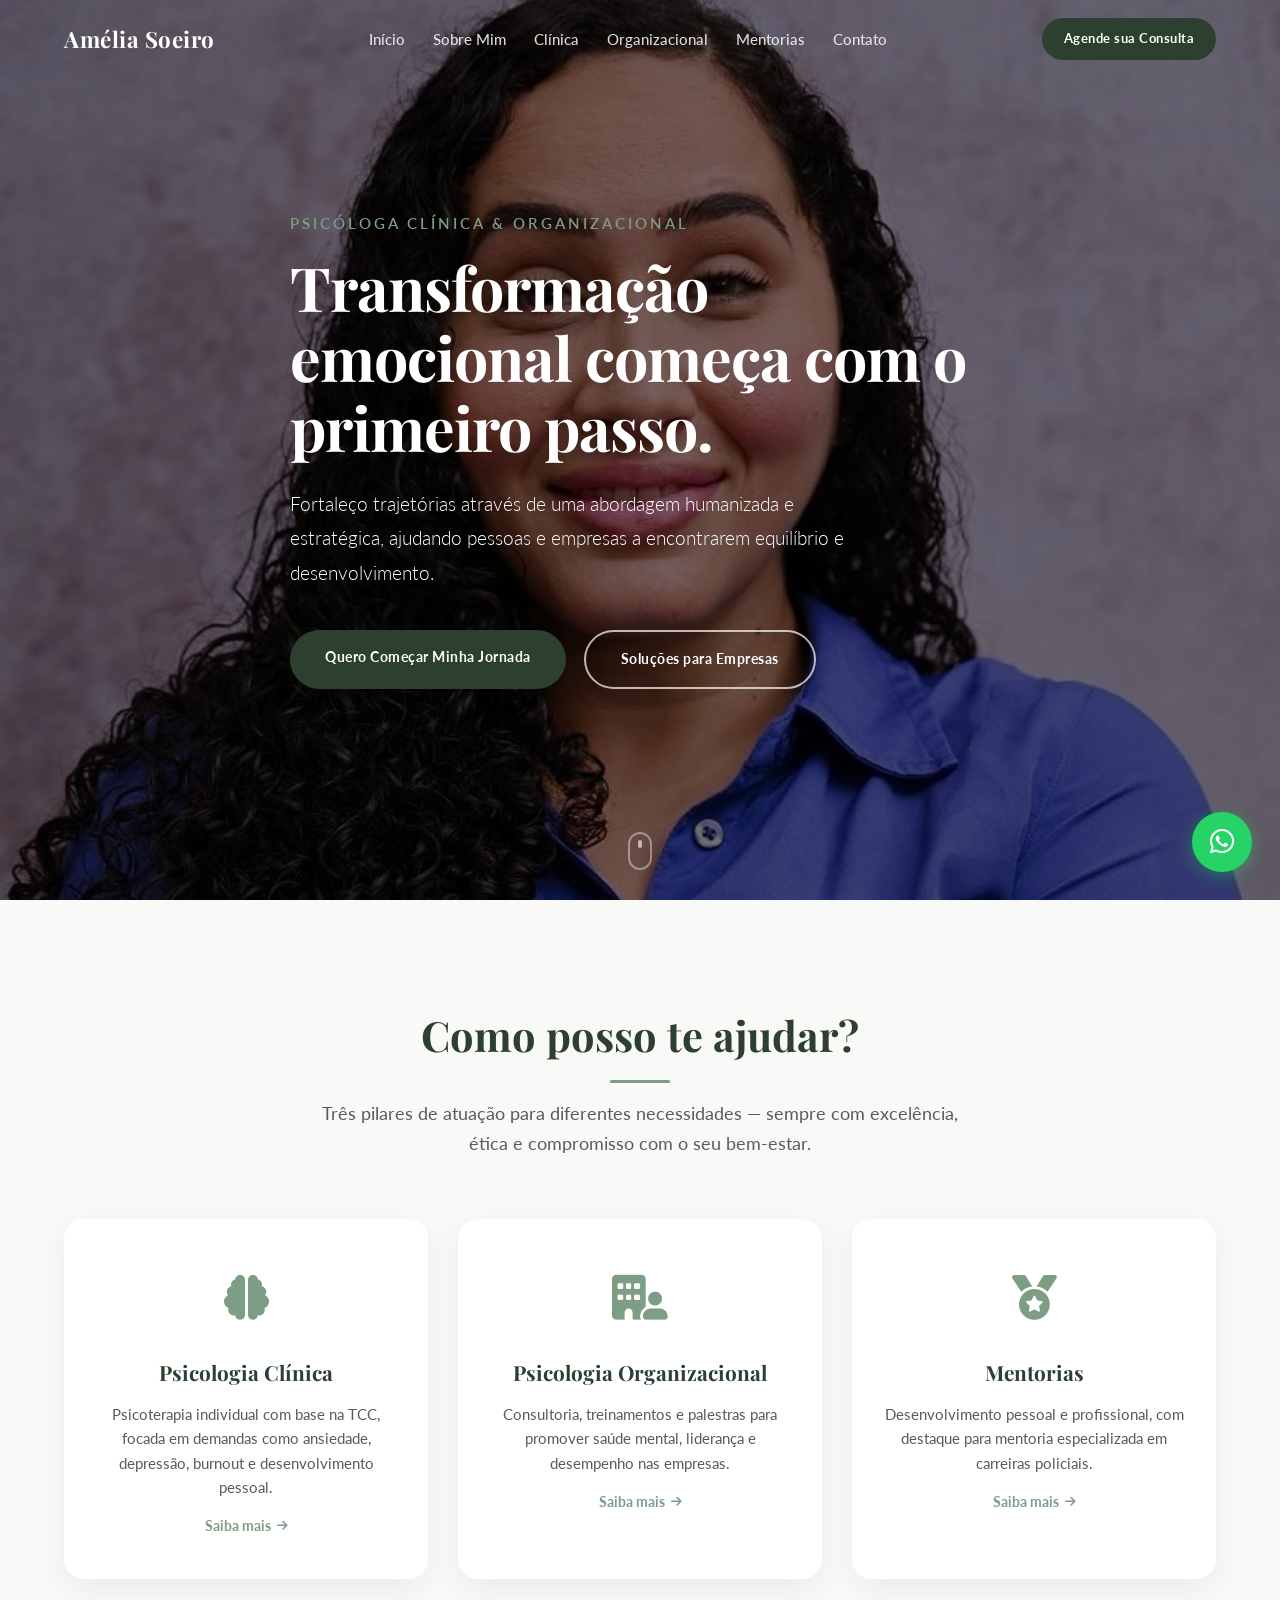
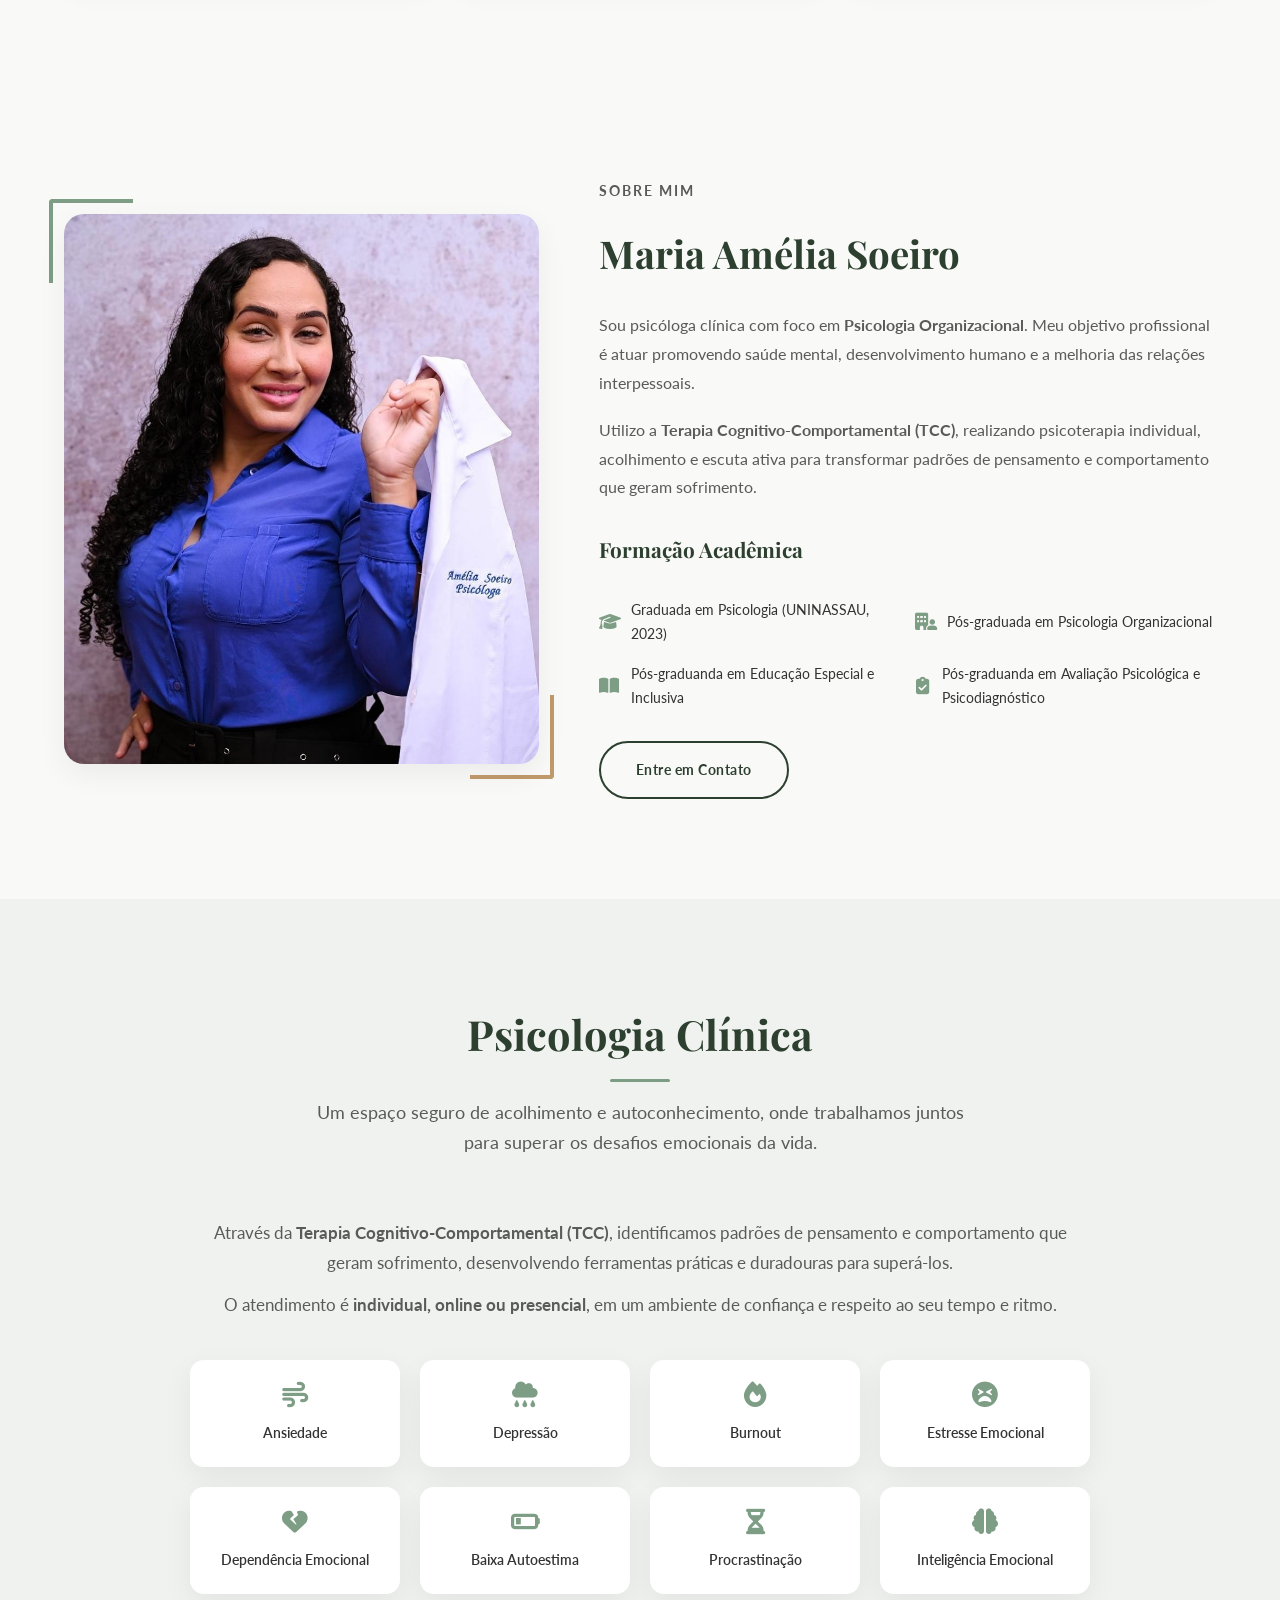
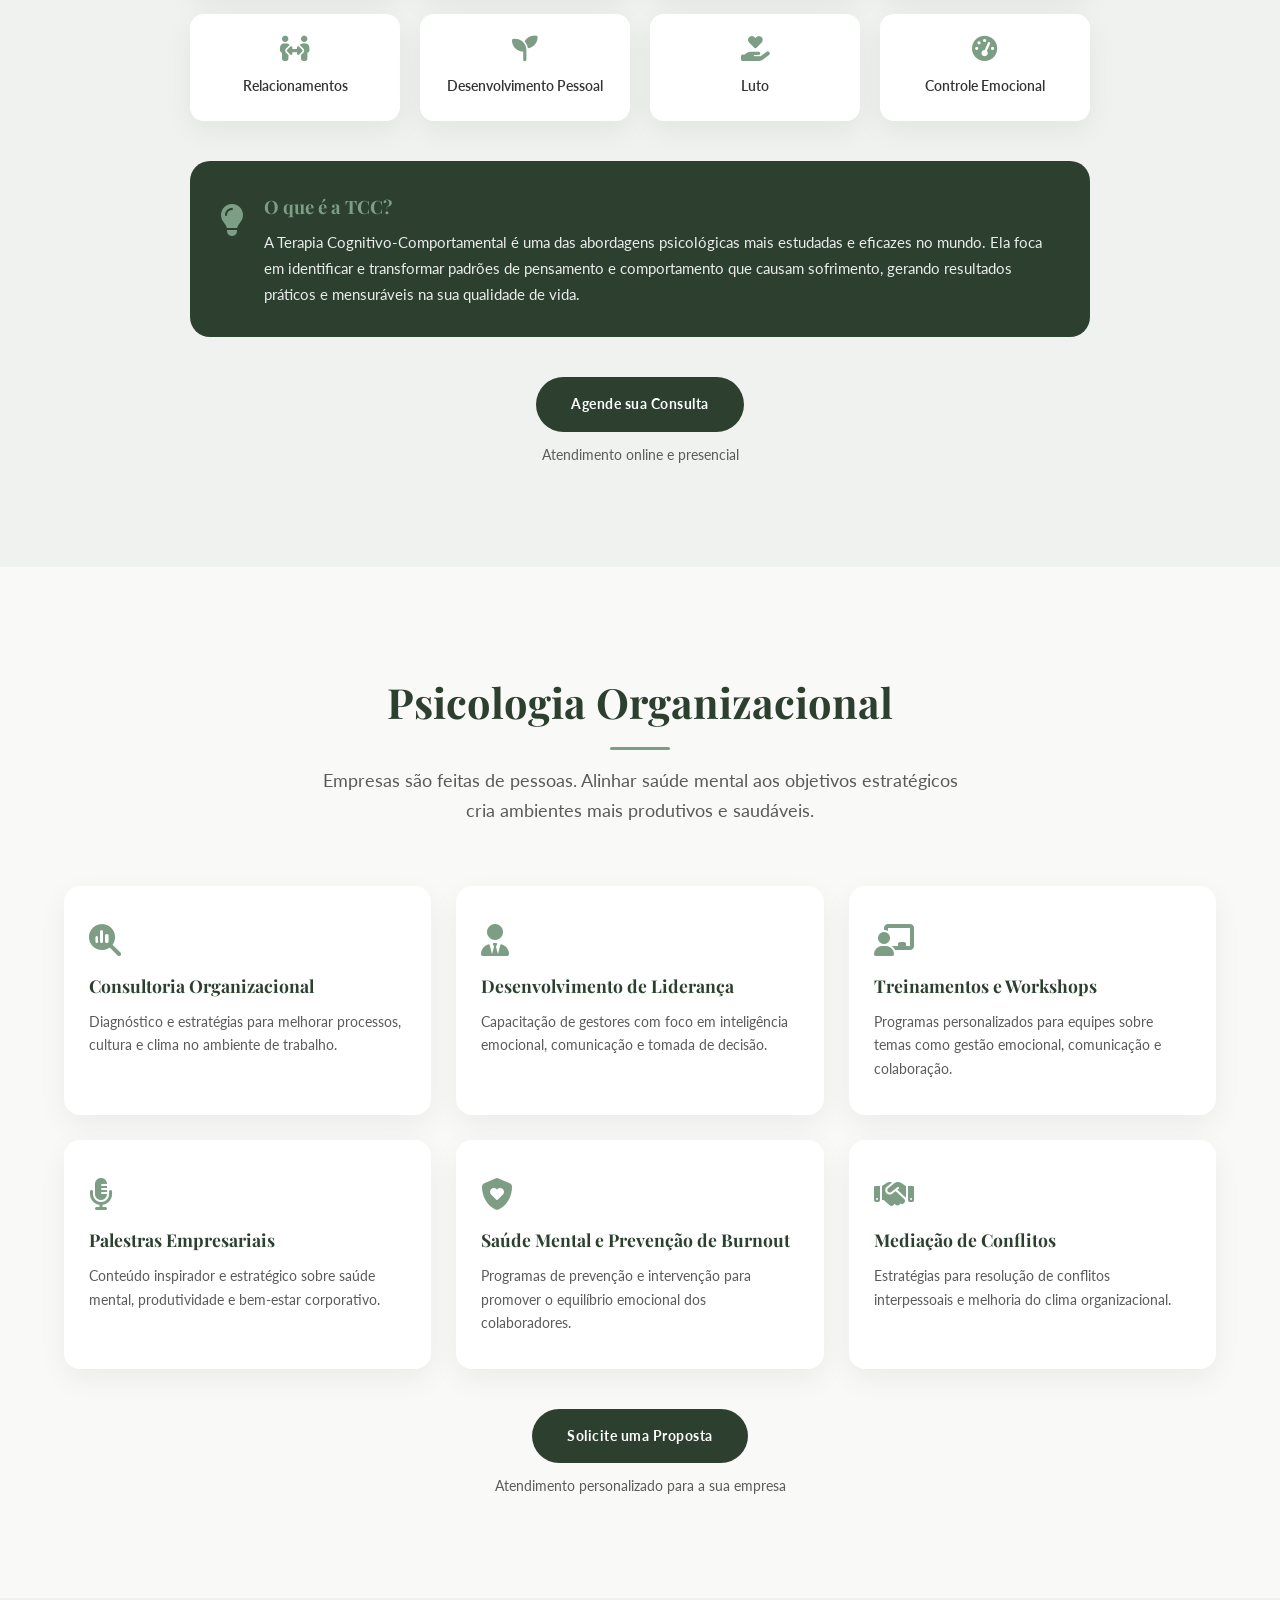
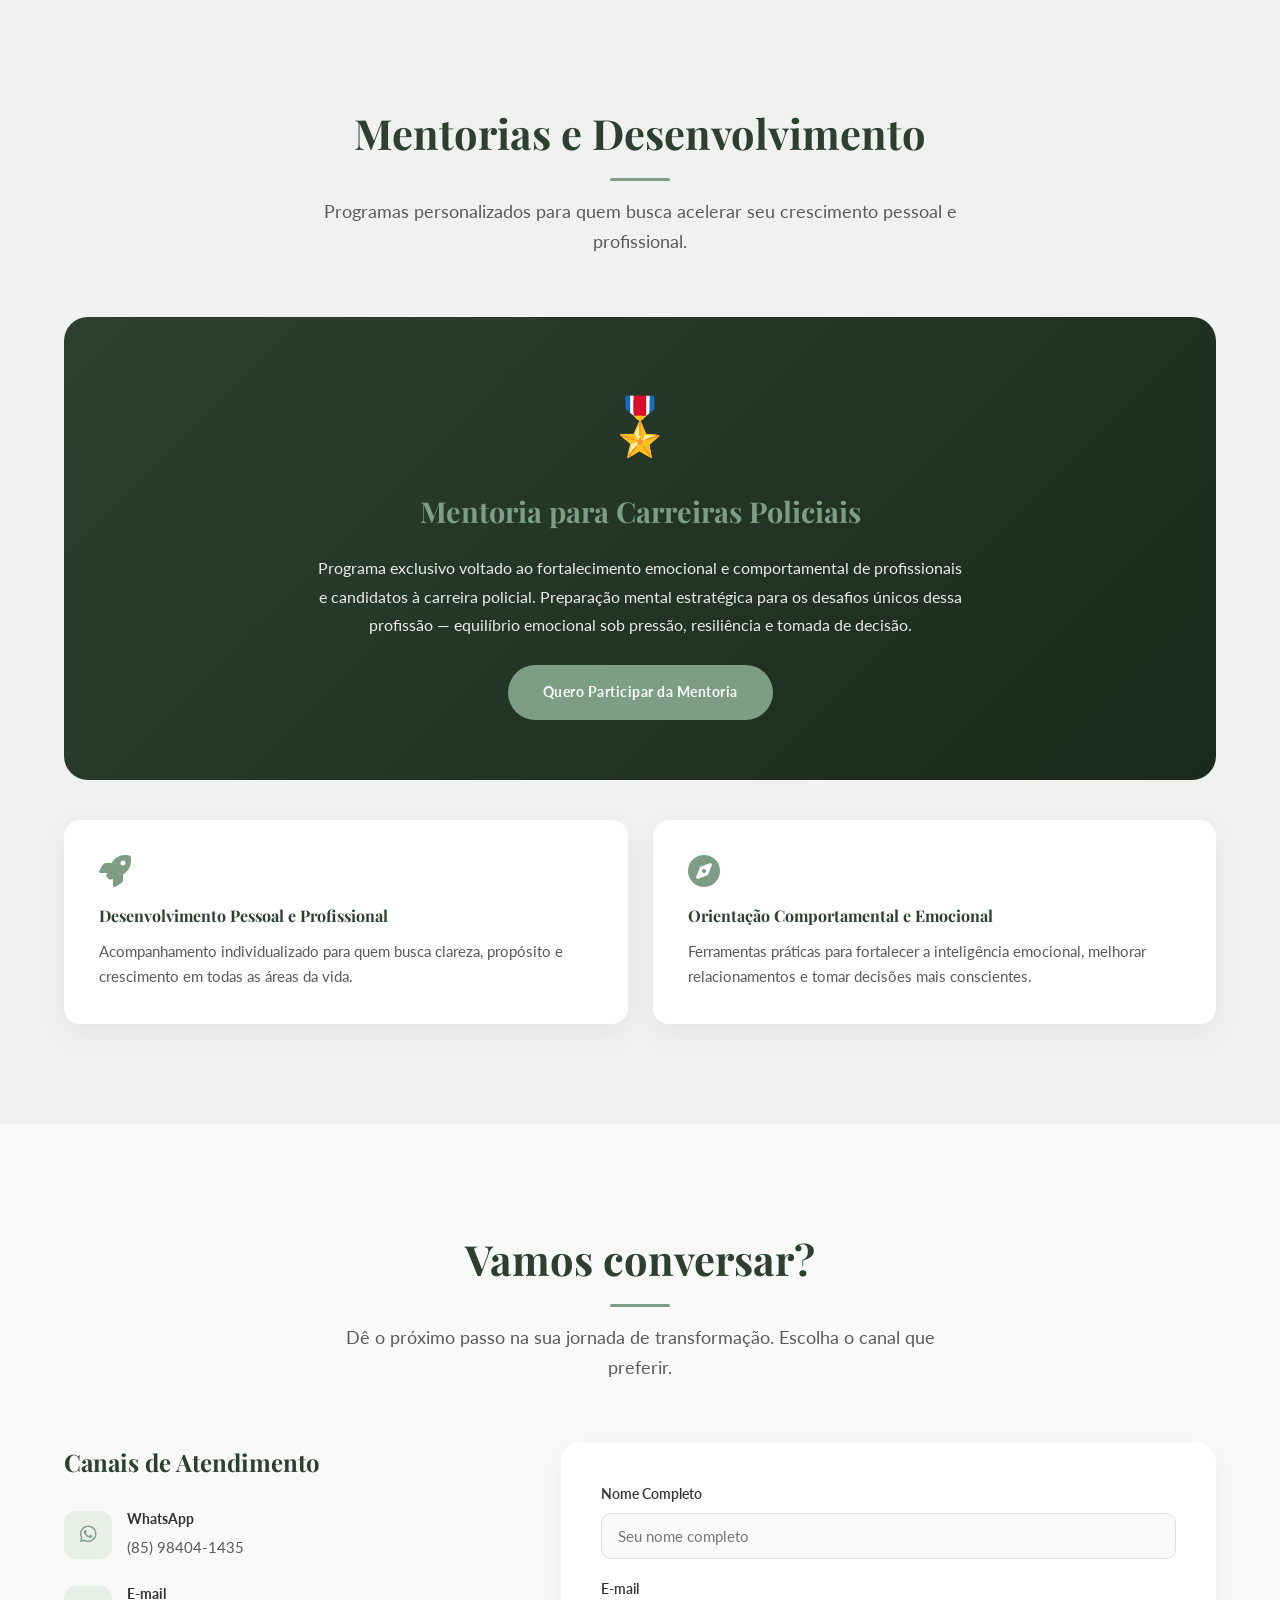
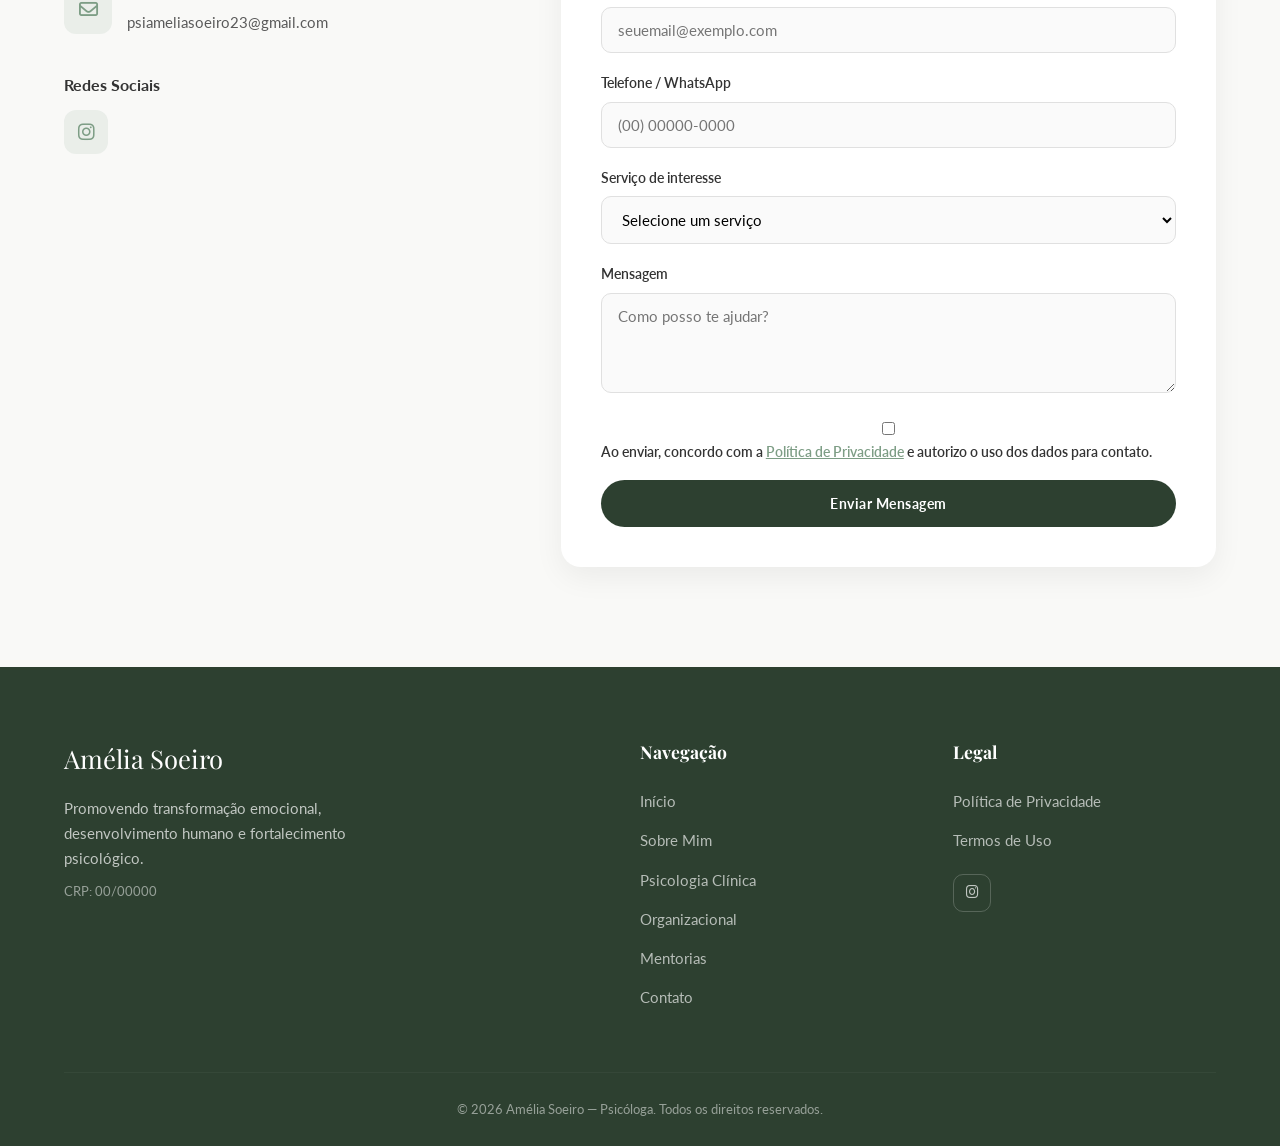
==== commit 815eb376: "Atualização do conteúdo: atualizações no nome, formação acadêmica, link do WhatsApp e Instagram, rem" ====
--- a/index.html
+++ b/index.html
@@ -72,7 +72,7 @@
                 <li><a href="#contato">Contato</a></li>
             </ul>
 
-            <a href="https://wa.me/5500000000000" class="btn btn-primary nav-cta" id="nav-cta-btn">Agende sua Consulta</a>
+            <a href="https://wa.me/5585984041435" class="btn btn-primary nav-cta" id="nav-cta-btn">Agende sua Consulta</a>
 
             <!-- Mobile Hamburger Button -->
             <button class="hamburger" id="hamburger" aria-label="Abrir menu" aria-expanded="false">
@@ -94,7 +94,7 @@
             <li><a href="#mentorias">Mentorias</a></li>
             <li><a href="#contato">Contato</a></li>
         </ul>
-        <a href="https://wa.me/5500000000000" class="btn btn-primary" style="width: 100%; text-align: center; margin-top: 20px;">Agende sua Consulta</a>
+        <a href="https://wa.me/5585984041435" class="btn btn-primary" style="width: 100%; text-align: center; margin-top: 20px;">Agende sua Consulta</a>
     </div>
 
     <main>
@@ -110,7 +110,7 @@
                 <h1>Transformação emocional começa com o primeiro passo.</h1>
                 <p class="hero-subtitle">Fortaleço trajetórias através de uma abordagem humanizada e estratégica, ajudando pessoas e empresas a encontrarem equilíbrio e desenvolvimento.</p>
                 <div class="hero-btns">
-                    <a href="https://wa.me/5500000000000" class="btn btn-primary" id="hero-cta-whatsapp">Quero Começar Minha Jornada</a>
+                    <a href="https://wa.me/5585984041435" class="btn btn-primary" id="hero-cta-whatsapp">Quero Começar Minha Jornada</a>
                     <a href="#organizacional" class="btn btn-outline-light" id="hero-cta-empresas">Soluções para Empresas</a>
                 </div>
             </div>
@@ -159,28 +159,30 @@
                 </div>
                 <div class="about-content fade-in-section">
                     <p class="about-tag">Sobre Mim</p>
-                    <h2>Amélia Soeiro</h2>
-                    <p>Sou psicóloga clínica com pós-graduação em <strong>Psicologia Organizacional</strong>, unindo a sensibilidade do atendimento humano à visão estratégica do desenvolvimento profissional.</p>
-                    <p>Minha missão é <em>promover transformação emocional, desenvolvimento humano e fortalecimento psicológico</em> — tanto no ambiente clínico quanto corporativo.</p>
-                    <p>Utilizo a <strong>Terapia Cognitivo-Comportamental (TCC)</strong>, uma das abordagens mais estudadas e eficazes no mundo, focada em identificar e transformar padrões de pensamento e comportamento que geram sofrimento.</p>
+                    <h2>Maria Amélia Soeiro</h2>
+                    <p>Sou psicóloga clínica com foco em <strong>Psicologia Organizacional</strong>. Meu objetivo profissional é atuar promovendo saúde mental, desenvolvimento humano e a melhoria das relações interpessoais.</p>
+                    <p>Utilizo a <strong>Terapia Cognitivo-Comportamental (TCC)</strong>, realizando psicoterapia individual, acolhimento e escuta ativa para transformar padrões de pensamento e comportamento que geram sofrimento.</p>
+                    
+                    <h3 class="about-subtitle">Formação Acadêmica</h3>
                     <div class="about-highlights">
                         <div class="highlight-item">
                             <i class="fas fa-graduation-cap"></i>
+                            <span>Graduada em Psicologia (UNINASSAU, 2023)</span>
+                        </div>
+                        <div class="highlight-item">
+                            <i class="fas fa-building-user"></i>
                             <span>Pós-graduada em Psicologia Organizacional</span>
                         </div>
                         <div class="highlight-item">
-                            <i class="fas fa-heart-pulse"></i>
-                            <span>Atendimento humanizado e estratégico</span>
+                            <i class="fas fa-book-open"></i>
+                            <span>Pós-graduanda em Educação Especial e Inclusiva</span>
                         </div>
                         <div class="highlight-item">
-                            <i class="fas fa-flask"></i>
-                            <span>Abordagem TCC com evidência científica</span>
-                        </div>
-                        <div class="highlight-item">
-                            <i class="fas fa-people-arrows"></i>
-                            <span>Atuação clínica e corporativa</span>
-                        </div>
-                    </div>
+                            <i class="fas fa-clipboard-check"></i>
+                            <span>Pós-graduanda em Avaliação Psicológica e Psicodiagnóstico</span>
+                        </div>
+                    </div>
+
                     <a href="#contato" class="btn btn-outline" id="about-cta">Entre em Contato</a>
                 </div>
             </div>
@@ -224,7 +226,7 @@
                 </div>
 
                 <div class="cta-center fade-in-section">
-                    <a href="https://wa.me/5500000000000" class="btn btn-primary" id="clinica-cta">Agende sua Consulta</a>
+                    <a href="https://wa.me/5585984041435" class="btn btn-primary" id="clinica-cta">Agende sua Consulta</a>
                     <p class="cta-note">Atendimento online e presencial</p>
                 </div>
             </div>
@@ -271,7 +273,7 @@
                 </div>
             </div>
             <div class="cta-center fade-in-section">
-                <a href="https://wa.me/5500000000000" class="btn btn-primary" id="org-cta">Solicite uma Proposta</a>
+                <a href="https://wa.me/5585984041435" class="btn btn-primary" id="org-cta">Solicite uma Proposta</a>
                 <p class="cta-note">Atendimento personalizado para a sua empresa</p>
             </div>
         </div>
@@ -289,7 +291,7 @@
                 <div class="police-badge" aria-hidden="true">🎖️</div>
                 <h3>Mentoria para Carreiras Policiais</h3>
                 <p>Programa exclusivo voltado ao fortalecimento emocional e comportamental de profissionais e candidatos à carreira policial. Preparação mental estratégica para os desafios únicos dessa profissão — equilíbrio emocional sob pressão, resiliência e tomada de decisão.</p>
-                <a href="https://wa.me/5500000000000" class="btn btn-accent" id="mentoria-policial-cta">Quero Participar da Mentoria</a>
+                <a href="https://wa.me/5585984041435" class="btn btn-accent" id="mentoria-policial-cta">Quero Participar da Mentoria</a>
             </div>
 
             <div class="mentoria-extras fade-in-section">
@@ -321,28 +323,21 @@
                         <div class="contact-icon"><i class="fab fa-whatsapp"></i></div>
                         <div>
                             <strong>WhatsApp</strong>
-                            <span>(00) 00000-0000</span>
+                            <span>(85) 98404-1435</span>
                         </div>
                     </div>
                     <div class="contact-item">
                         <div class="contact-icon"><i class="far fa-envelope"></i></div>
                         <div>
                             <strong>E-mail</strong>
-                            <span>contato@ameliasoeiro.com.br</span>
-                        </div>
-                    </div>
-                    <div class="contact-item">
-                        <div class="contact-icon"><i class="fas fa-location-dot"></i></div>
-                        <div>
-                            <strong>Modalidade</strong>
-                            <span>Atendimento Online e Presencial</span>
-                        </div>
-                    </div>
+                            <span>psiameliasoeiro23@gmail.com</span>
+                        </div>
+                    </div>
+                    
                     <div class="social-links">
                         <p><strong>Redes Sociais</strong></p>
                         <div class="social-icons">
-                            <a href="#" aria-label="Instagram" id="social-instagram"><i class="fab fa-instagram"></i></a>
-                            <a href="#" aria-label="LinkedIn" id="social-linkedin"><i class="fab fa-linkedin-in"></i></a>
+                            <a href="https://www.instagram.com/psiameliasoeiro?igsh=bXU2aG9oc2g3cmdh&utm_source=qr" target="_blank" aria-label="Instagram" id="social-instagram"><i class="fab fa-instagram"></i></a>
                         </div>
                     </div>
                 </div>
@@ -391,7 +386,7 @@
     </main>
 
     <!-- WhatsApp Float -->
-    <a href="https://wa.me/5500000000000" class="whatsapp-float" target="_blank" rel="noopener noreferrer" aria-label="Fale pelo WhatsApp" id="whatsapp-float">
+    <a href="https://wa.me/5585984041435" class="whatsapp-float" target="_blank" rel="noopener noreferrer" aria-label="Fale pelo WhatsApp" id="whatsapp-float">
         <i class="fab fa-whatsapp"></i>
         <span class="whatsapp-tooltip">Fale comigo!</span>
     </a>
@@ -423,8 +418,7 @@
                         <li><a href="#termos">Termos de Uso</a></li>
                     </ul>
                     <div class="footer-social">
-                        <a href="#" aria-label="Instagram"><i class="fab fa-instagram"></i></a>
-                        <a href="#" aria-label="LinkedIn"><i class="fab fa-linkedin-in"></i></a>
+                        <a href="https://www.instagram.com/psiameliasoeiro?igsh=bXU2aG9oc2g3cmdh&utm_source=qr" target="_blank" aria-label="Instagram"><i class="fab fa-instagram"></i></a>
                     </div>
                 </div>
             </div>
--- a/style.css
+++ b/style.css
@@ -129,6 +129,11 @@
 .about-highlights{display:grid;grid-template-columns:1fr 1fr;gap:15px;margin:30px 0}
 .highlight-item{display:flex;align-items:center;gap:12px;font-size:.9rem;color:var(--text)}
 .highlight-item i{color:var(--accent);font-size:1.1rem;width:20px;text-align:center}
+.about-subtitle{font-size:1.3rem;color:var(--primary);margin:30px 0 15px;font-family:var(--font-heading)}
+.about-list{list-style:none;margin-bottom:20px}
+.about-list li{position:relative;padding-left:20px;margin-bottom:12px;color:var(--text-light);font-size:.95rem;line-height:1.6}
+.about-list li::before{content:'•';color:var(--accent);position:absolute;left:0;font-weight:bold;font-size:1.2rem;top:-2px}
+.about-courses{color:var(--text-light);font-size:.9rem;line-height:1.8;background:var(--light);padding:15px 20px;border-radius:10px;border-left:4px solid var(--accent)}
 @media(max-width:768px){.about-grid{grid-template-columns:1fr;gap:50px}.about-highlights{grid-template-columns:1fr;margin-bottom:40px}}
 
 /* Clinical demands grid */
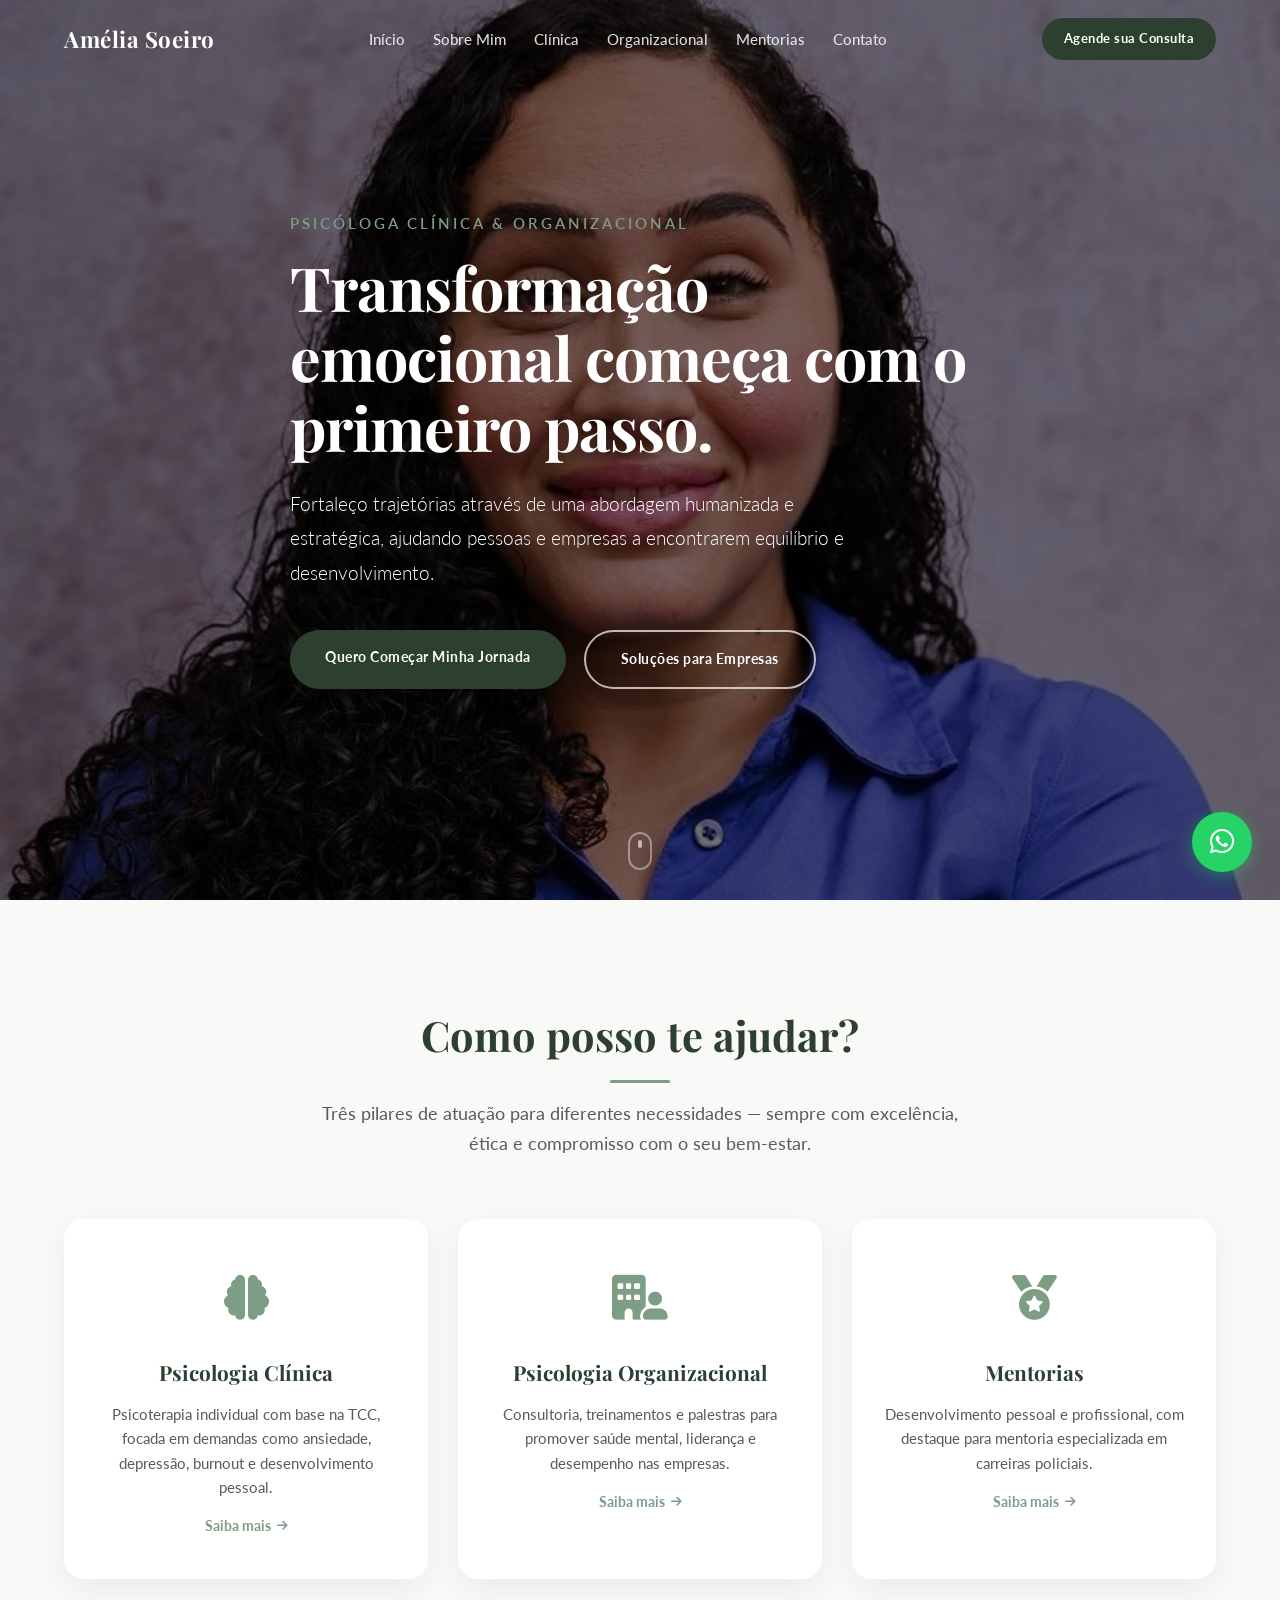
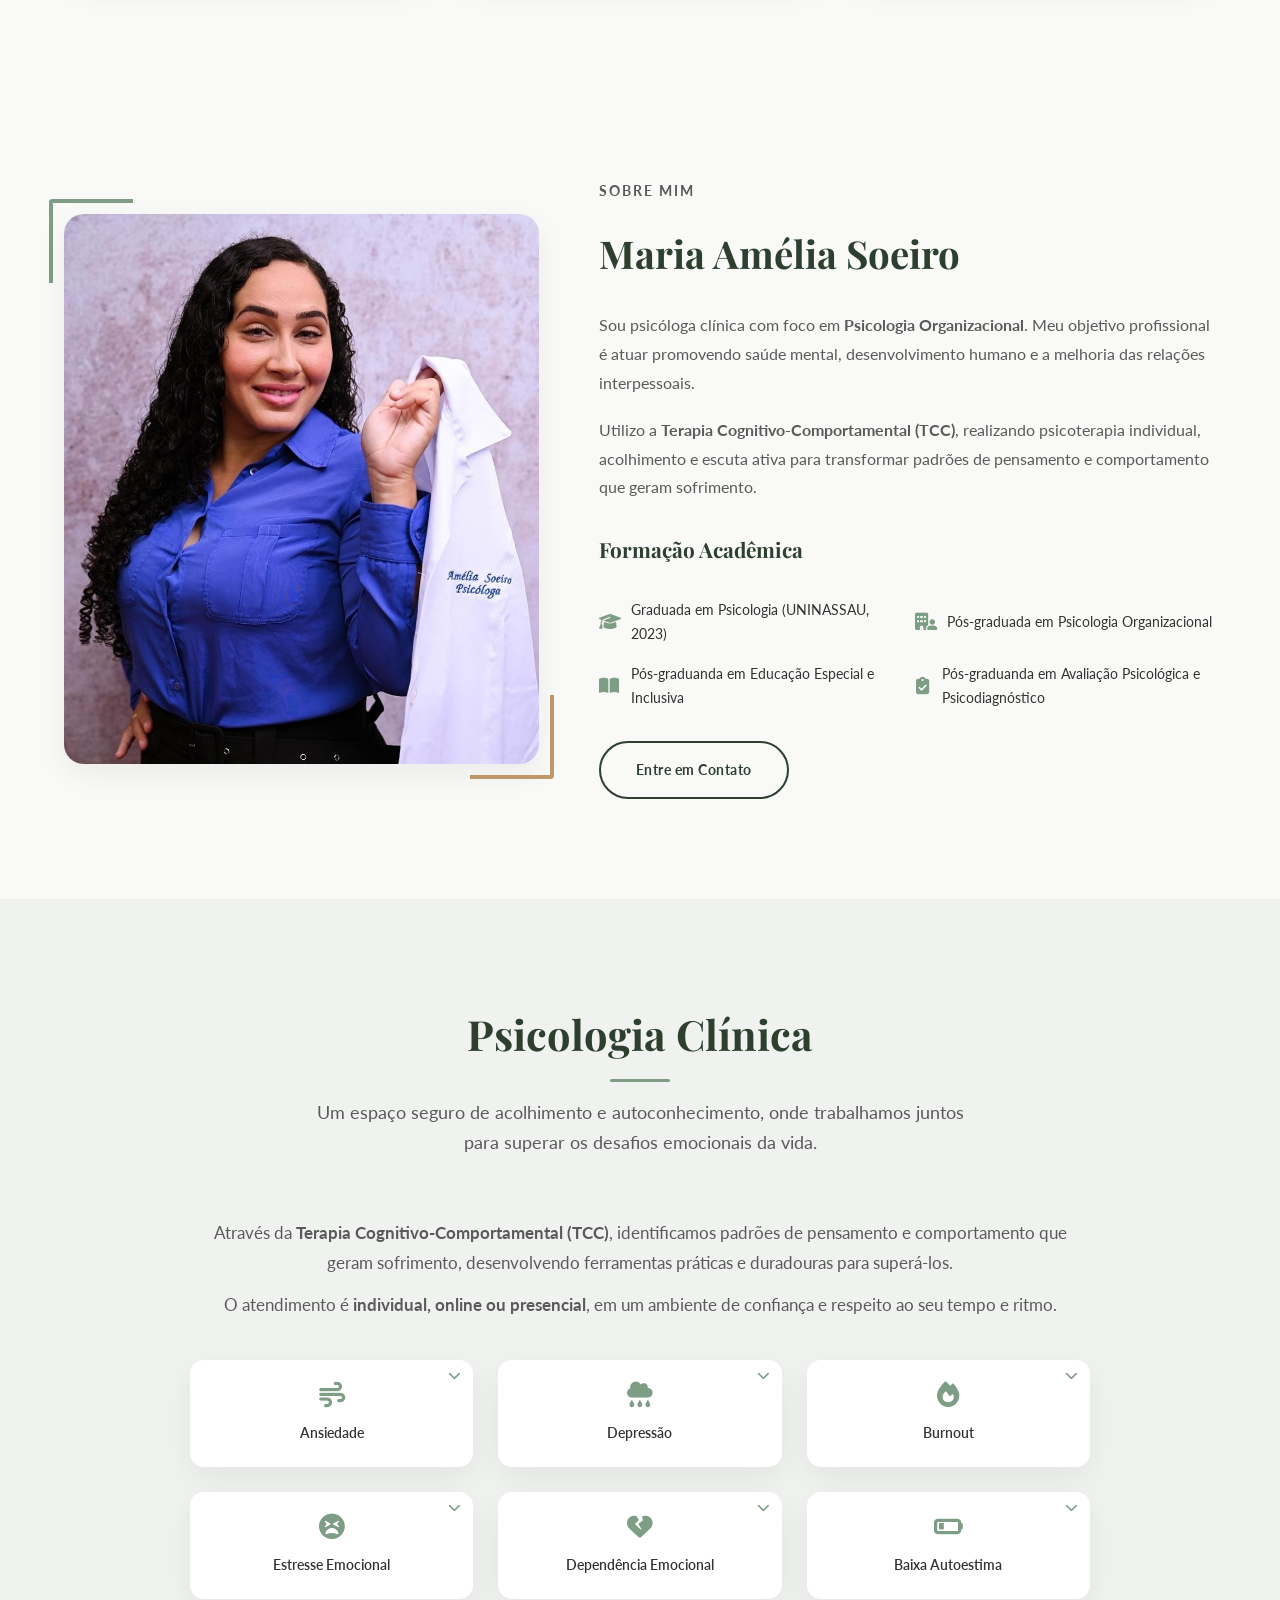
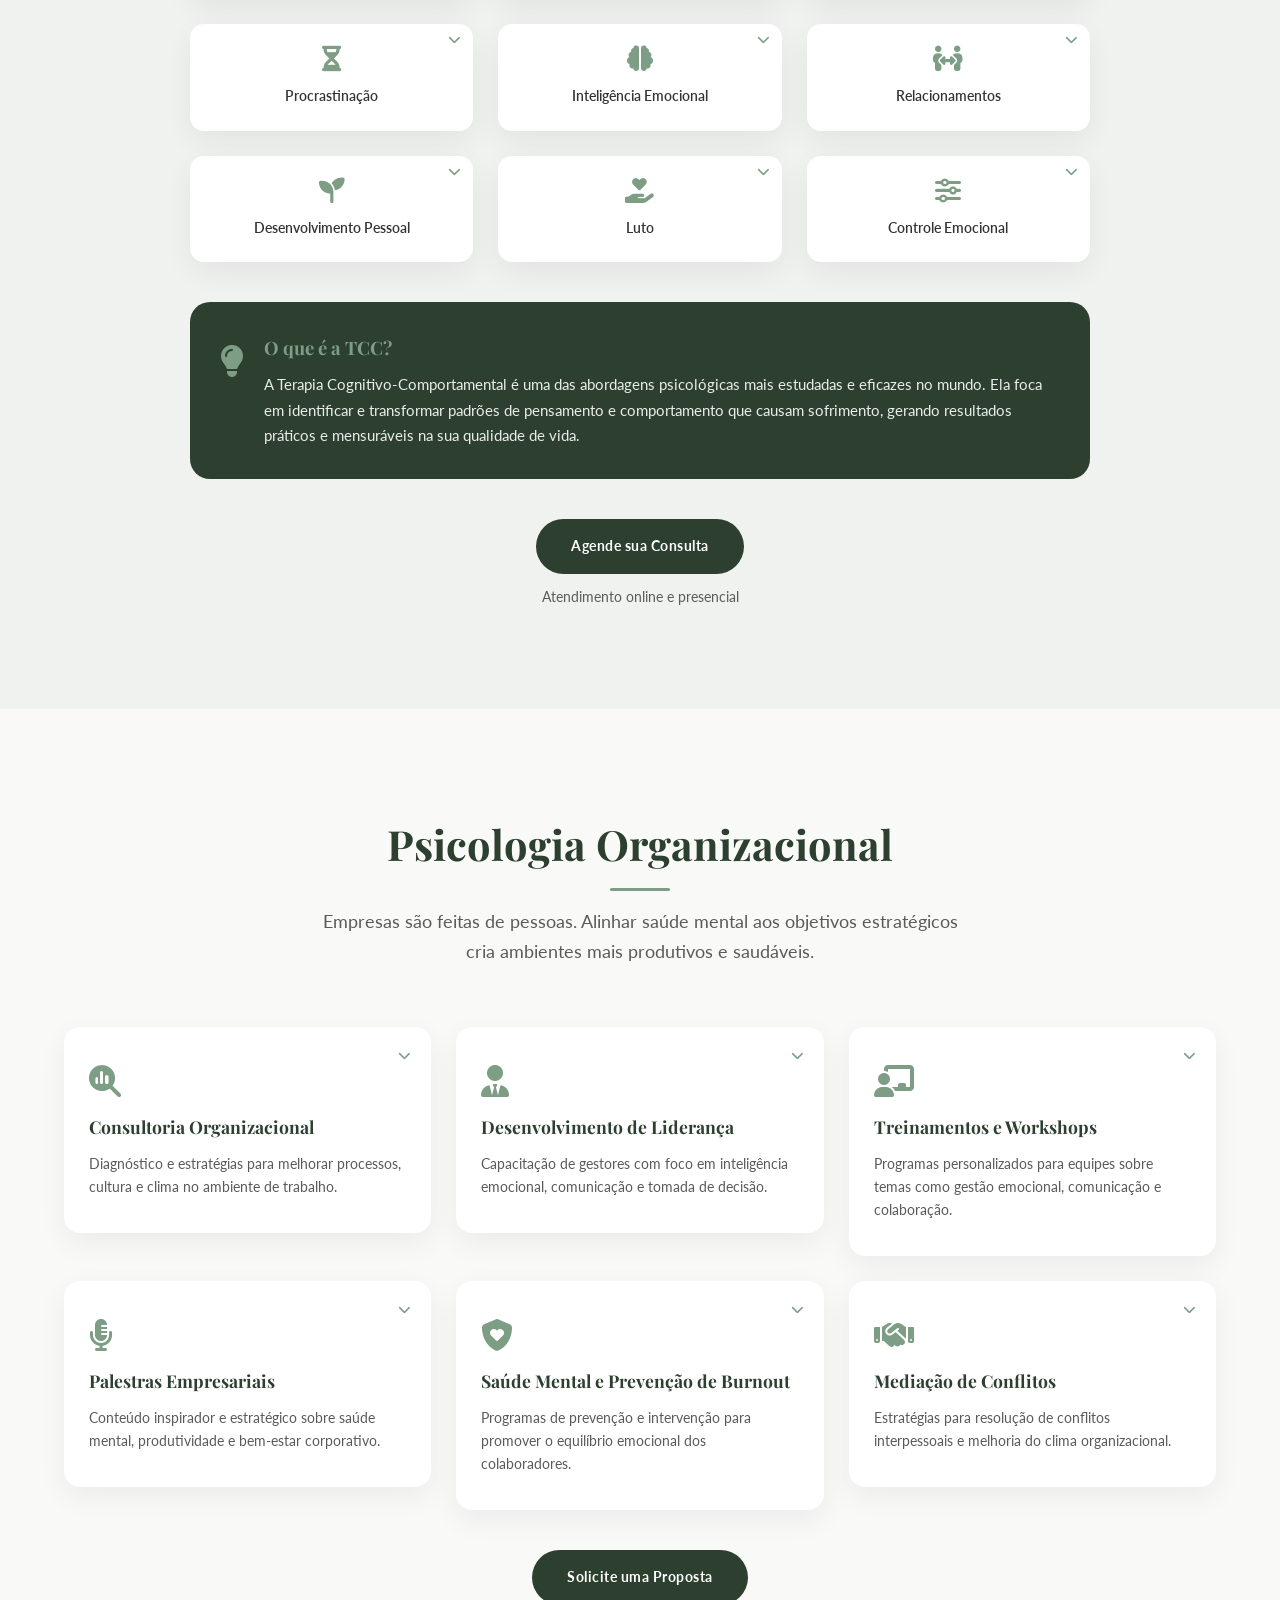
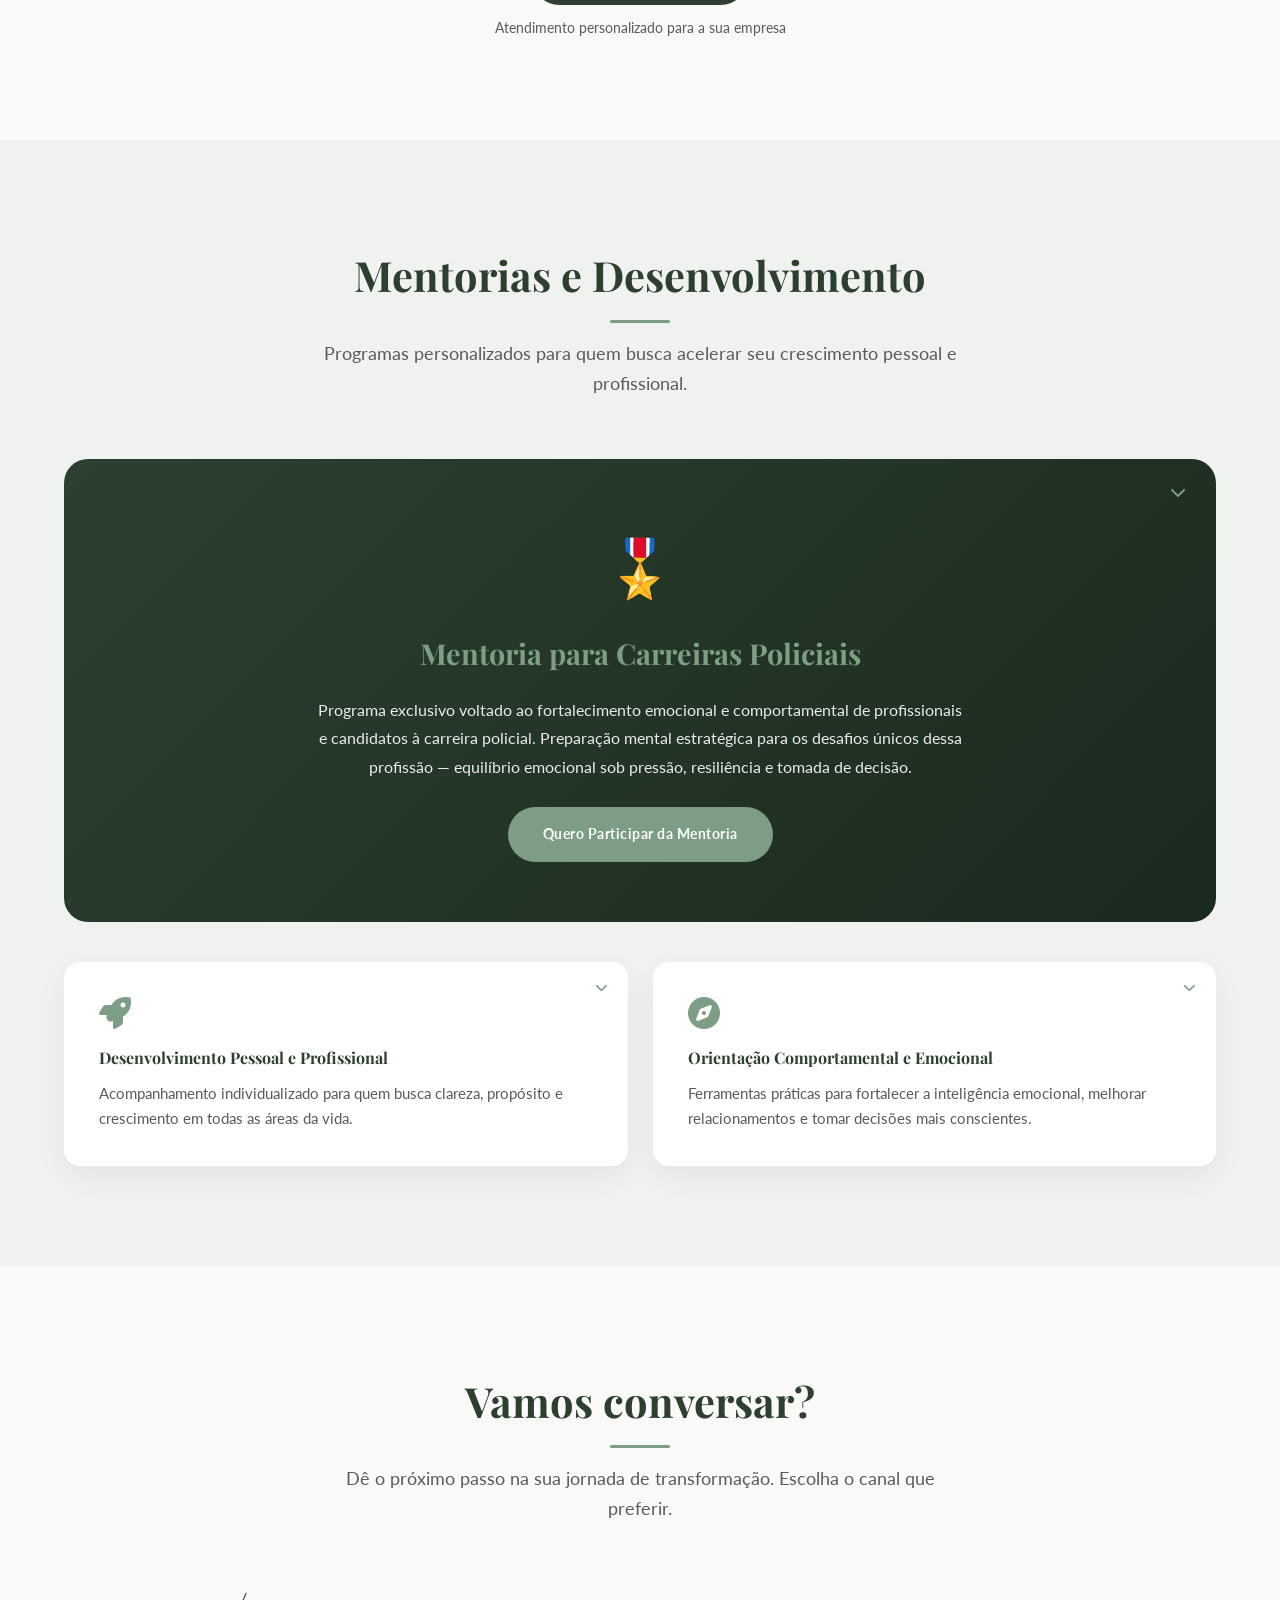
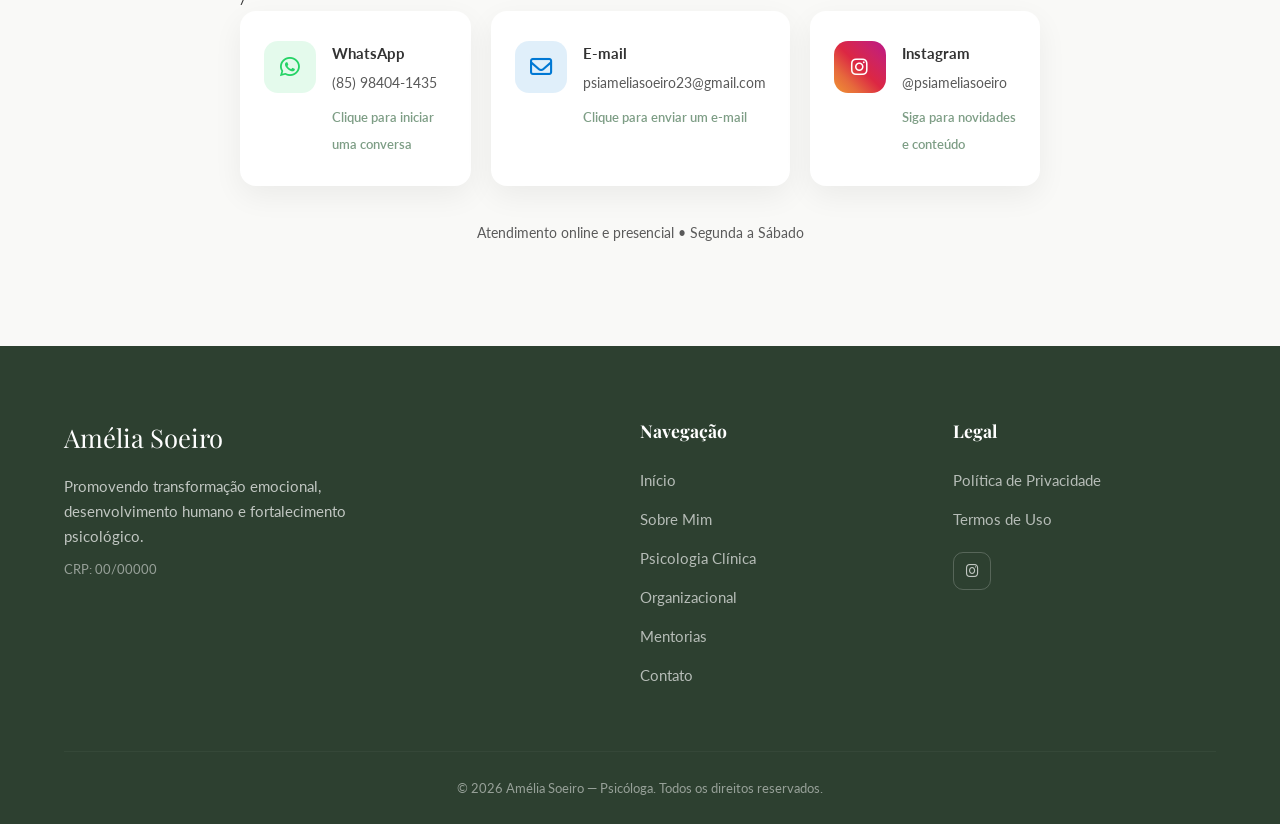
==== commit 142eacf0: "fix: prevent adjacent cards from stretching when clicked" ====
--- a/index.html
+++ b/index.html
@@ -1,25 +1,29 @@
 <!DOCTYPE html>
 <html lang="pt-BR">
+
 <head>
     <meta charset="UTF-8">
     <meta name="viewport" content="width=device-width, initial-scale=1.0">
-    
+
     <!-- SEO Meta Tags -->
     <title>Amélia Soeiro — Psicóloga Clínica e Organizacional | TCC e Mentoria</title>
-    <meta name="description" content="Psicóloga Amélia Soeiro — Atendimento humanizado com TCC (Terapia Cognitivo-Comportamental), Psicologia Organizacional para empresas e Mentoria especializada para carreiras policiais. Agende sua consulta.">
-    <meta name="keywords" content="psicóloga, Amélia Soeiro, TCC, terapia cognitivo-comportamental, psicologia clínica, psicologia organizacional, mentoria policial, saúde mental, consultoria empresarial, ansiedade, depressão, burnout">
+    <meta name="description"
+        content="Psicóloga Amélia Soeiro — Atendimento humanizado com TCC (Terapia Cognitivo-Comportamental), Psicologia Organizacional para empresas e Mentoria especializada para carreiras policiais. Agende sua consulta.">
+    <meta name="keywords"
+        content="psicóloga, Amélia Soeiro, TCC, terapia cognitivo-comportamental, psicologia clínica, psicologia organizacional, mentoria policial, saúde mental, consultoria empresarial, ansiedade, depressão, burnout">
     <meta name="author" content="Amélia Soeiro">
     <meta name="robots" content="index, follow">
     <link rel="canonical" href="https://ameliasoeiro.com.br">
-    
+
     <!-- Open Graph -->
     <meta property="og:title" content="Amélia Soeiro — Psicóloga Clínica e Organizacional">
-    <meta property="og:description" content="Transformação emocional e desenvolvimento humano. Atendimento psicológico clínico, organizacional e mentorias especializadas.">
+    <meta property="og:description"
+        content="Transformação emocional e desenvolvimento humano. Atendimento psicológico clínico, organizacional e mentorias especializadas.">
     <meta property="og:type" content="website">
     <meta property="og:url" content="https://ameliasoeiro.com.br">
     <meta property="og:locale" content="pt_BR">
     <meta property="og:site_name" content="Amélia Soeiro Psicóloga">
-    
+
     <!-- Schema.org JSON-LD -->
     <script type="application/ld+json">
     {
@@ -41,21 +45,24 @@
       }
     }
     </script>
-    
+
     <!-- Fonts -->
     <link rel="preconnect" href="https://fonts.googleapis.com">
     <link rel="preconnect" href="https://fonts.gstatic.com" crossorigin>
-    <link href="https://fonts.googleapis.com/css2?family=Playfair+Display:ital,wght@0,400;0,600;0,700;1,400&family=Lato:wght@300;400;700&display=swap" rel="stylesheet">
-    
+    <link
+        href="https://fonts.googleapis.com/css2?family=Playfair+Display:ital,wght@0,400;0,600;0,700;1,400&family=Lato:wght@300;400;700&display=swap"
+        rel="stylesheet">
+
     <!-- Icons -->
     <link rel="stylesheet" href="https://cdnjs.cloudflare.com/ajax/libs/font-awesome/6.5.0/css/all.min.css">
-    
+
     <!-- Preload Hero Image (LCP Optimization) -->
     <link rel="preload" as="image" href="fotos/WhatsApp Image 2026-05-02 at 08.25.17 (3).jpeg">
-    
+
     <!-- Styles -->
     <link rel="stylesheet" href="style.css">
 </head>
+
 <body>
 
     <!-- Navigation -->
@@ -72,7 +79,8 @@
                 <li><a href="#contato">Contato</a></li>
             </ul>
 
-            <a href="https://wa.me/5585984041435" class="btn btn-primary nav-cta" id="nav-cta-btn">Agende sua Consulta</a>
+            <a href="https://wa.me/5585984041435" class="btn btn-primary nav-cta" id="nav-cta-btn">Agende sua
+                Consulta</a>
 
             <!-- Mobile Hamburger Button -->
             <button class="hamburger" id="hamburger" aria-label="Abrir menu" aria-expanded="false">
@@ -94,299 +102,439 @@
             <li><a href="#mentorias">Mentorias</a></li>
             <li><a href="#contato">Contato</a></li>
         </ul>
-        <a href="https://wa.me/5585984041435" class="btn btn-primary" style="width: 100%; text-align: center; margin-top: 20px;">Agende sua Consulta</a>
+        <a href="https://wa.me/5585984041435" class="btn btn-primary"
+            style="width: 100%; text-align: center; margin-top: 20px;">Agende sua Consulta</a>
     </div>
 
     <main>
 
-    <!-- Hero Section -->
-    <section class="hero" id="inicio">
-        <div class="hero-bg">
-            <img src="fotos/WhatsApp Image 2026-05-02 at 08.25.17 (3).jpeg" alt="Psicóloga Amélia Soeiro — Atendimento profissional humanizado" width="900" height="1200">
-        </div>
-        <div class="container">
-            <div class="hero-content fade-in-section">
-                <p class="hero-tag">Psicóloga Clínica &amp; Organizacional</p>
-                <h1>Transformação emocional começa com o primeiro passo.</h1>
-                <p class="hero-subtitle">Fortaleço trajetórias através de uma abordagem humanizada e estratégica, ajudando pessoas e empresas a encontrarem equilíbrio e desenvolvimento.</p>
-                <div class="hero-btns">
-                    <a href="https://wa.me/5585984041435" class="btn btn-primary" id="hero-cta-whatsapp">Quero Começar Minha Jornada</a>
-                    <a href="#organizacional" class="btn btn-outline-light" id="hero-cta-empresas">Soluções para Empresas</a>
-                </div>
-            </div>
-        </div>
-        <div class="hero-scroll-hint" aria-hidden="true">
-            <span></span>
-        </div>
-    </section>
-
-    <!-- Pillars Section -->
-    <section class="section pillars" id="pilares">
-        <div class="container">
-            <div class="section-title fade-in-section">
-                <h2>Como posso te ajudar?</h2>
-                <p>Três pilares de atuação para diferentes necessidades — sempre com excelência, ética e compromisso com o seu bem-estar.</p>
-            </div>
-            <div class="pillars-grid">
-                <a href="#clinica" class="pillar-card fade-in-section" id="pillar-clinica">
-                    <div class="pillar-icon"><i class="fas fa-brain"></i></div>
-                    <h3>Psicologia Clínica</h3>
-                    <p>Psicoterapia individual com base na TCC, focada em demandas como ansiedade, depressão, burnout e desenvolvimento pessoal.</p>
-                    <span class="btn-text">Saiba mais <i class="fas fa-arrow-right"></i></span>
-                </a>
-                <a href="#organizacional" class="pillar-card fade-in-section" id="pillar-org">
-                    <div class="pillar-icon"><i class="fas fa-building-user"></i></div>
-                    <h3>Psicologia Organizacional</h3>
-                    <p>Consultoria, treinamentos e palestras para promover saúde mental, liderança e desempenho nas empresas.</p>
-                    <span class="btn-text">Saiba mais <i class="fas fa-arrow-right"></i></span>
-                </a>
-                <a href="#mentorias" class="pillar-card fade-in-section" id="pillar-mentoria">
-                    <div class="pillar-icon"><i class="fas fa-medal"></i></div>
-                    <h3>Mentorias</h3>
-                    <p>Desenvolvimento pessoal e profissional, com destaque para mentoria especializada em carreiras policiais.</p>
-                    <span class="btn-text">Saiba mais <i class="fas fa-arrow-right"></i></span>
-                </a>
-            </div>
-        </div>
-    </section>
-
-    <!-- About Section -->
-    <section class="section" id="sobre">
-        <div class="container">
-            <div class="about-grid">
-                <div class="about-image fade-in-section">
-                    <img src="fotos/WhatsApp Image 2026-05-02 at 08.25.17 (1).jpeg" alt="Amélia Soeiro, Psicóloga — segurando jaleco profissional com sorriso acolhedor" width="900" height="1200" loading="lazy">
-                </div>
-                <div class="about-content fade-in-section">
-                    <p class="about-tag">Sobre Mim</p>
-                    <h2>Maria Amélia Soeiro</h2>
-                    <p>Sou psicóloga clínica com foco em <strong>Psicologia Organizacional</strong>. Meu objetivo profissional é atuar promovendo saúde mental, desenvolvimento humano e a melhoria das relações interpessoais.</p>
-                    <p>Utilizo a <strong>Terapia Cognitivo-Comportamental (TCC)</strong>, realizando psicoterapia individual, acolhimento e escuta ativa para transformar padrões de pensamento e comportamento que geram sofrimento.</p>
-                    
-                    <h3 class="about-subtitle">Formação Acadêmica</h3>
-                    <div class="about-highlights">
-                        <div class="highlight-item">
-                            <i class="fas fa-graduation-cap"></i>
-                            <span>Graduada em Psicologia (UNINASSAU, 2023)</span>
-                        </div>
-                        <div class="highlight-item">
-                            <i class="fas fa-building-user"></i>
-                            <span>Pós-graduada em Psicologia Organizacional</span>
-                        </div>
-                        <div class="highlight-item">
-                            <i class="fas fa-book-open"></i>
-                            <span>Pós-graduanda em Educação Especial e Inclusiva</span>
-                        </div>
-                        <div class="highlight-item">
-                            <i class="fas fa-clipboard-check"></i>
-                            <span>Pós-graduanda em Avaliação Psicológica e Psicodiagnóstico</span>
-                        </div>
-                    </div>
-
-                    <a href="#contato" class="btn btn-outline" id="about-cta">Entre em Contato</a>
-                </div>
-            </div>
-        </div>
-    </section>
-
-    <!-- Clinical Section -->
-    <section class="section section-alt" id="clinica">
-        <div class="container">
-            <div class="section-title fade-in-section">
-                <h2>Psicologia Clínica</h2>
-                <p>Um espaço seguro de acolhimento e autoconhecimento, onde trabalhamos juntos para superar os desafios emocionais da vida.</p>
-            </div>
-            <div class="clinica-content">
-                <div class="clinica-text fade-in-section">
-                    <p>Através da <strong>Terapia Cognitivo-Comportamental (TCC)</strong>, identificamos padrões de pensamento e comportamento que geram sofrimento, desenvolvendo ferramentas práticas e duradouras para superá-los.</p>
-                    <p>O atendimento é <strong>individual, online ou presencial</strong>, em um ambiente de confiança e respeito ao seu tempo e ritmo.</p>
-                </div>
-                
-                <div class="demands-grid fade-in-section">
-                    <div class="demand-item"><i class="fas fa-wind"></i><span>Ansiedade</span></div>
-                    <div class="demand-item"><i class="fas fa-cloud-rain"></i><span>Depressão</span></div>
-                    <div class="demand-item"><i class="fas fa-fire"></i><span>Burnout</span></div>
-                    <div class="demand-item"><i class="fas fa-face-tired"></i><span>Estresse Emocional</span></div>
-                    <div class="demand-item"><i class="fas fa-heart-crack"></i><span>Dependência Emocional</span></div>
-                    <div class="demand-item"><i class="fas fa-battery-quarter"></i><span>Baixa Autoestima</span></div>
-                    <div class="demand-item"><i class="fas fa-hourglass-half"></i><span>Procrastinação</span></div>
-                    <div class="demand-item"><i class="fas fa-brain"></i><span>Inteligência Emocional</span></div>
-                    <div class="demand-item"><i class="fas fa-people-arrows"></i><span>Relacionamentos</span></div>
-                    <div class="demand-item"><i class="fas fa-seedling"></i><span>Desenvolvimento Pessoal</span></div>
-                    <div class="demand-item"><i class="fas fa-hand-holding-heart"></i><span>Luto</span></div>
-                    <div class="demand-item"><i class="fas fa-gauge-high"></i><span>Controle Emocional</span></div>
-                </div>
-
-                <div class="tcc-box fade-in-section">
-                    <div class="tcc-icon"><i class="fas fa-lightbulb"></i></div>
-                    <div>
-                        <h4>O que é a TCC?</h4>
-                        <p>A Terapia Cognitivo-Comportamental é uma das abordagens psicológicas mais estudadas e eficazes no mundo. Ela foca em identificar e transformar padrões de pensamento e comportamento que causam sofrimento, gerando resultados práticos e mensuráveis na sua qualidade de vida.</p>
-                    </div>
-                </div>
-
+        <!-- Hero Section -->
+        <section class="hero" id="inicio">
+            <div class="hero-bg">
+                <img src="fotos/WhatsApp Image 2026-05-02 at 08.25.17 (3).jpeg"
+                    alt="Psicóloga Amélia Soeiro — Atendimento profissional humanizado" width="900" height="1200">
+            </div>
+            <div class="container">
+                <div class="hero-content fade-in-section">
+                    <p class="hero-tag">Psicóloga Clínica &amp; Organizacional</p>
+                    <h1>Transformação emocional começa com o primeiro passo.</h1>
+                    <p class="hero-subtitle">Fortaleço trajetórias através de uma abordagem humanizada e estratégica,
+                        ajudando pessoas e empresas a encontrarem equilíbrio e desenvolvimento.</p>
+                    <div class="hero-btns">
+                        <a href="https://wa.me/5585984041435" class="btn btn-primary" id="hero-cta-whatsapp">Quero
+                            Começar Minha Jornada</a>
+                        <a href="#organizacional" class="btn btn-outline-light" id="hero-cta-empresas">Soluções para
+                            Empresas</a>
+                    </div>
+                </div>
+            </div>
+            <div class="hero-scroll-hint" aria-hidden="true">
+                <span></span>
+            </div>
+        </section>
+
+        <!-- Pillars Section -->
+        <section class="section pillars" id="pilares">
+            <div class="container">
+                <div class="section-title fade-in-section">
+                    <h2>Como posso te ajudar?</h2>
+                    <p>Três pilares de atuação para diferentes necessidades — sempre com excelência, ética e compromisso
+                        com o seu bem-estar.</p>
+                </div>
+                <div class="pillars-grid">
+                    <a href="#clinica" class="pillar-card fade-in-section" id="pillar-clinica">
+                        <div class="pillar-icon"><i class="fas fa-brain"></i></div>
+                        <h3>Psicologia Clínica</h3>
+                        <p>Psicoterapia individual com base na TCC, focada em demandas como ansiedade, depressão,
+                            burnout e desenvolvimento pessoal.</p>
+                        <span class="btn-text">Saiba mais <i class="fas fa-arrow-right"></i></span>
+                    </a>
+                    <a href="#organizacional" class="pillar-card fade-in-section" id="pillar-org">
+                        <div class="pillar-icon"><i class="fas fa-building-user"></i></div>
+                        <h3>Psicologia Organizacional</h3>
+                        <p>Consultoria, treinamentos e palestras para promover saúde mental, liderança e desempenho nas
+                            empresas.</p>
+                        <span class="btn-text">Saiba mais <i class="fas fa-arrow-right"></i></span>
+                    </a>
+                    <a href="#mentorias" class="pillar-card fade-in-section" id="pillar-mentoria">
+                        <div class="pillar-icon"><i class="fas fa-medal"></i></div>
+                        <h3>Mentorias</h3>
+                        <p>Desenvolvimento pessoal e profissional, com destaque para mentoria especializada em carreiras
+                            policiais.</p>
+                        <span class="btn-text">Saiba mais <i class="fas fa-arrow-right"></i></span>
+                    </a>
+                </div>
+            </div>
+        </section>
+
+        <!-- About Section -->
+        <section class="section" id="sobre">
+            <div class="container">
+                <div class="about-grid">
+                    <div class="about-image fade-in-section">
+                        <img src="fotos/WhatsApp Image 2026-05-02 at 08.25.17 (1).jpeg"
+                            alt="Amélia Soeiro, Psicóloga — segurando jaleco profissional com sorriso acolhedor"
+                            width="900" height="1200" loading="lazy">
+                    </div>
+                    <div class="about-content fade-in-section">
+                        <p class="about-tag">Sobre Mim</p>
+                        <h2>Maria Amélia Soeiro</h2>
+                        <p>Sou psicóloga clínica com foco em <strong>Psicologia Organizacional</strong>. Meu objetivo
+                            profissional é atuar promovendo saúde mental, desenvolvimento humano e a melhoria das
+                            relações interpessoais.</p>
+                        <p>Utilizo a <strong>Terapia Cognitivo-Comportamental (TCC)</strong>, realizando psicoterapia
+                            individual, acolhimento e escuta ativa para transformar padrões de pensamento e
+                            comportamento que geram sofrimento.</p>
+
+                        <h3 class="about-subtitle">Formação Acadêmica</h3>
+                        <div class="about-highlights">
+                            <div class="highlight-item">
+                                <i class="fas fa-graduation-cap"></i>
+                                <span>Graduada em Psicologia (UNINASSAU, 2023)</span>
+                            </div>
+                            <div class="highlight-item">
+                                <i class="fas fa-building-user"></i>
+                                <span>Pós-graduada em Psicologia Organizacional</span>
+                            </div>
+                            <div class="highlight-item">
+                                <i class="fas fa-book-open"></i>
+                                <span>Pós-graduanda em Educação Especial e Inclusiva</span>
+                            </div>
+                            <div class="highlight-item">
+                                <i class="fas fa-clipboard-check"></i>
+                                <span>Pós-graduanda em Avaliação Psicológica e Psicodiagnóstico</span>
+                            </div>
+                        </div>
+
+                        <a href="#contato" class="btn btn-outline" id="about-cta">Entre em Contato</a>
+                    </div>
+                </div>
+            </div>
+        </section>
+
+        <!-- Clinical Section -->
+        <section class="section section-alt" id="clinica">
+            <div class="container">
+                <div class="section-title fade-in-section">
+                    <h2>Psicologia Clínica</h2>
+                    <p>Um espaço seguro de acolhimento e autoconhecimento, onde trabalhamos juntos para superar os
+                        desafios emocionais da vida.</p>
+                </div>
+                <div class="clinica-content">
+                    <div class="clinica-text fade-in-section">
+                        <p>Através da <strong>Terapia Cognitivo-Comportamental (TCC)</strong>, identificamos padrões de
+                            pensamento e comportamento que geram sofrimento, desenvolvendo ferramentas práticas e
+                            duradouras para superá-los.</p>
+                        <p>O atendimento é <strong>individual, online ou presencial</strong>, em um ambiente de
+                            confiança e respeito ao seu tempo e ritmo.</p>
+                    </div>
+
+<div class="demands-grid fade-in-section">
+                        <div class="demand-item">
+                            <i class="fas fa-wind"></i>
+                            <span>Ansiedade</span>
+                            <i class="fas fa-chevron-down expand-icon"></i>
+                            <div class="demand-expanded">Sentimentos de preocupação excessiva, nervosismo e tensão que
+                                podem interferir no dia a dia. A TCC ajuda a identificar gatilhos e desenvolver
+                                estratégias para gerenciar a ansiedade de forma saludable.</div>
+                        </div>
+                        <div class="demand-item">
+                            <i class="fas fa-cloud-rain"></i>
+                            <span>Depressão</span>
+                            <i class="fas fa-chevron-down expand-icon"></i>
+                            <div class="demand-expanded">Estado persistente de tristeza, perda de interesse e energia
+                                que afeta a qualidade de vida. Através da TCC, trabalha-se a reestruturação cognitiva e
+                                comportamentos que ajudam a recuperar o bem-estar.</div>
+                        </div>
+                        <div class="demand-item">
+                            <i class="fas fa-fire"></i>
+                            <span>Burnout</span>
+                            <i class="fas fa-chevron-down expand-icon"></i>
+                            <div class="demand-expanded">Exaustão física e emocional relacionada ao trabalho ou outras
+                                demandas. Ajudo a identificar padrões de sobrecarga e desenvolver limites saudáveis para
+                                restaurar o equilíbrio.</div>
+                        </div>
+                        <div class="demand-item">
+                            <i class="fas fa-face-tired"></i>
+                            <span>Estresse Emocional</span>
+                            <i class="fas fa-chevron-down expand-icon"></i>
+                            <div class="demand-expanded">Resposta do organismo a situações desafiadoras que gera tensão
+                                mental e física. Trabalhamos técnicas de enfrentamento e regulação emocional para
+                                melhorar a qualidade de vida.</div>
+                        </div>
+                        <div class="demand-item">
+                            <i class="fas fa-heart-crack"></i>
+                            <span>Dependência Emocional</span>
+                            <i class="fas fa-chevron-down expand-icon"></i>
+                            <div class="demand-expanded">Necessidade excessiva de aprovação e affection alheia para
+                                sentir-se seguro. A terapia ajuda a desenvolver autonomia emocional e fortalecer a auto
+                                estima para relações mais saudáveis.</div>
+                        </div>
+                        <div class="demand-item">
+                            <i class="fas fa-battery-quarter"></i>
+                            <span>Baixa Autoestima</span>
+                            <i class="fas fa-chevron-down expand-icon"></i>
+                            <div class="demand-expanded">Percepção negativa de si mesmo que afeta decisões e
+                                relacionamentos. Através da TCC, trabalhamos a reestruturação de crenças limitantes e o
+                                desenvolvimento de uma imagem mais positiva.</div>
+                        </div>
+                        <div class="demand-item">
+                            <i class="fas fa-hourglass-half"></i>
+                            <span>Procrastinação</span>
+                            <i class="fas fa-chevron-down expand-icon"></i>
+                            <div class="demand-expanded">Postergação constante de tarefas apesar das consequências
+                                negativas. Identificamos padrões de pensamento e comportamentos que levam à
+                                procrastinação, desenvolvendo estratégias práticas.</div>
+                        </div>
+                        <div class="demand-item">
+                            <i class="fas fa-brain"></i>
+                            <span>Inteligência Emocional</span>
+                            <i class="fas fa-chevron-down expand-icon"></i>
+                            <div class="demand-expanded">Capacidade de reconhecer, compreender e gerenciar as próprias
+                                emoções e as dos outros. Desarrollamos habilidades de autogestão emocional para melhor
+                                relacionamento interpessoal.</div>
+                        </div>
+                        <div class="demand-item">
+                            <i class="fas fa-people-arrows"></i>
+                            <span>Relacionamentos</span>
+                            <i class="fas fa-chevron-down expand-icon"></i>
+                            <div class="demand-expanded">Dificuldades em estabelecer e manter relações saudáveis com
+                                família, amigos ou parceiros. Exploramos padrões relacionais и коммуникационных para
+                                melhorar a conexão emocional.</div>
+                        </div>
+                        <div class="demand-item">
+                            <i class="fas fa-seedling"></i>
+                            <span>Desenvolvimento Pessoal</span>
+                            <i class="fas fa-chevron-down expand-icon"></i>
+                            <div class="demand-expanded">Crescimento e autoconhecimento para atingir seu potencial
+                                pleno. Trabalhamos metas pessoais, valores e propósito de vida para uma trajetória mais
+                                realizada e significativa.</div>
+                        </div>
+                        <div class="demand-item">
+                            <i class="fas fa-hand-holding-heart"></i>
+                            <span>Luto</span>
+                            <i class="fas fa-chevron-down expand-icon"></i>
+                            <div class="demand-expanded">Processo de perda que pode ser muito difícil de enfrentar
+                                sozinho. A terapia oferece suporte para elaborar o luto de forma saudável, respeitando o
+                                tempo e as emoções de cada pessoa.</div>
+                        </div>
+                        <div class="demand-item">
+                            <i class="fas fa-sliders"></i>
+                            <span>Controle Emocional</span>
+                            <i class="fas fa-chevron-down expand-icon"></i>
+                            <div class="demand-expanded">Dificuldade em regular respostas emocionais em diferentes
+                                situações. Develop técnicas de mindfulness e estratégias cognitivas para responder em
+                                vez de reagir automaticamente.</div>
+                        </div>
+                    </div>
+
+                    <div class="tcc-box fade-in-section">
+                        <div class="tcc-icon"><i class="fas fa-lightbulb"></i></div>
+                        <div>
+                            <h4>O que é a TCC?</h4>
+                            <p>A Terapia Cognitivo-Comportamental é uma das abordagens psicológicas mais estudadas e
+                                eficazes no mundo. Ela foca em identificar e transformar padrões de pensamento e
+                                comportamento que causam sofrimento, gerando resultados práticos e mensuráveis na sua
+                                qualidade de vida.</p>
+                        </div>
+                    </div>
+
+                    <div class="cta-center fade-in-section">
+                        <a href="https://wa.me/5585984041435" class="btn btn-primary" id="clinica-cta">Agende sua
+                            Consulta</a>
+                        <p class="cta-note">Atendimento online e presencial</p>
+                    </div>
+                </div>
+            </div>
+        </section>
+
+        <!-- Organizational Section -->
+        <section class="section" id="organizacional">
+            <div class="container">
+                <div class="section-title fade-in-section">
+                    <h2>Psicologia Organizacional</h2>
+                    <p>Empresas são feitas de pessoas. Alinhar saúde mental aos objetivos estratégicos cria ambientes
+                        mais produtivos e saudáveis.</p>
+                </div>
+                <div class="org-grid fade-in-section">
+                    <div class="org-card">
+                        <i class="fas fa-magnifying-glass-chart"></i>
+                        <h4>Consultoria Organizacional</h4>
+                        <p>Diagnóstico e estratégias para melhorar processos, cultura e clima no ambiente de trabalho.
+                        </p>
+                        <i class="fas fa-chevron-down expand-icon"></i>
+                        <div class="org-expanded">Análise profunda da realidade organizacional através de entrevistas,
+                            questionários e observação. Desenvolvo planos de ação customizados que abordam desde
+                            problemas de comunicação até restructuring de equipes, sempre alinhados aos objetivos
+                            estratégicos da empresa.</div>
+                    </div>
+                    <div class="org-card">
+                        <i class="fas fa-user-tie"></i>
+                        <h4>Desenvolvimento de Liderança</h4>
+                        <p>Capacitação de gestores com foco em inteligência emocional, comunicação e tomada de decisão.
+                        </p>
+                        <i class="fas fa-chevron-down expand-icon"></i>
+                        <div class="org-expanded">Programa estruturado que transforma gestores em líderes mais eficazes
+                            e humanos. Trabalha autoconhecimento, gestão de equipes, feedback construtivo, resolução de
+                            conflitos e inteligência emocional — competências essenciais para times de alto desempenho.
+                        </div>
+                    </div>
+                    <div class="org-card">
+                        <i class="fas fa-chalkboard-user"></i>
+                        <h4>Treinamentos e Workshops</h4>
+                        <p>Programas personalizados para equipes sobre temas como gestão emocional, comunicação e
+                            colaboração.</p>
+                        <i class="fas fa-chevron-down expand-icon"></i>
+                        <div class="org-expanded">Dinâmicas interativas e práticas que promovem aprendizado
+                            significativo. Conteúdos incluem: gestão do estresse, trabalho em equipe, comunicação
+                            assertiva, prevenção ao burnout, diversidade e inclusão, e muito mais. Formato presencial ou
+                            online.</div>
+                    </div>
+                    <div class="org-card">
+                        <i class="fas fa-microphone-lines"></i>
+                        <h4>Palestras Empresariais</h4>
+                        <p>Conteúdo inspirador e estratégico sobre saúde mental, produtividade e bem-estar corporativo.
+                        </p>
+                        <i class="fas fa-chevron-down expand-icon"></i>
+                        <div class="org-expanded">Apresentações engajantes para eventos corporativos, convenções e dias
+                            de integração. Temas como "Saúde Mental na Empresa", "Liderança Humanizada", "Gestão do
+                            Estresse" e "Equilíbrio Vida-Trabalho" que inspiram e transformam.</div>
+                    </div>
+                    <div class="org-card">
+                        <i class="fas fa-shield-heart"></i>
+                        <h4>Saúde Mental e Prevenção de Burnout</h4>
+                        <p>Programas de prevenção e intervenção para promover o equilíbrio emocional dos colaboradores.
+                        </p>
+                        <i class="fas fa-chevron-down expand-icon"></i>
+                        <div class="org-expanded">Abordagem sistemática para identificar riscos psicossociais e
+                            implementar políticas de bem-estar. Inclui diagnóstico de clima, grupos de apoio, workshops
+                            de autocuidado, canais de escuta psicológica e treinamento de gestores para detectar sinais
+                            de alerta.</div>
+                    </div>
+                    <div class="org-card">
+                        <i class="fas fa-handshake"></i>
+                        <h4>Mediação de Conflitos</h4>
+                        <p>Estratégias para resolução de conflitos interpessoais e melhoria do clima organizacional.</p>
+                        <i class="fas fa-chevron-down expand-icon"></i>
+                        <div class="org-expanded">Intervenção técnica para transformar conflitos em oportunidades de
+                            crescimento. Facilito conversas entre partes, identifico interesses comuns, construo acordos
+                            e desenvolvo competências de comunicação não violenta para prevenir futuros conflitos.</div>
+                    </div>
+                </div>
                 <div class="cta-center fade-in-section">
-                    <a href="https://wa.me/5585984041435" class="btn btn-primary" id="clinica-cta">Agende sua Consulta</a>
-                    <p class="cta-note">Atendimento online e presencial</p>
-                </div>
-            </div>
-        </div>
-    </section>
-
-    <!-- Organizational Section -->
-    <section class="section" id="organizacional">
-        <div class="container">
-            <div class="section-title fade-in-section">
-                <h2>Psicologia Organizacional</h2>
-                <p>Empresas são feitas de pessoas. Alinhar saúde mental aos objetivos estratégicos cria ambientes mais produtivos e saudáveis.</p>
-            </div>
-            <div class="org-grid fade-in-section">
-                <div class="org-card">
-                    <i class="fas fa-magnifying-glass-chart"></i>
-                    <h4>Consultoria Organizacional</h4>
-                    <p>Diagnóstico e estratégias para melhorar processos, cultura e clima no ambiente de trabalho.</p>
-                </div>
-                <div class="org-card">
-                    <i class="fas fa-user-tie"></i>
-                    <h4>Desenvolvimento de Liderança</h4>
-                    <p>Capacitação de gestores com foco em inteligência emocional, comunicação e tomada de decisão.</p>
-                </div>
-                <div class="org-card">
-                    <i class="fas fa-chalkboard-user"></i>
-                    <h4>Treinamentos e Workshops</h4>
-                    <p>Programas personalizados para equipes sobre temas como gestão emocional, comunicação e colaboração.</p>
-                </div>
-                <div class="org-card">
-                    <i class="fas fa-microphone-lines"></i>
-                    <h4>Palestras Empresariais</h4>
-                    <p>Conteúdo inspirador e estratégico sobre saúde mental, produtividade e bem-estar corporativo.</p>
-                </div>
-                <div class="org-card">
-                    <i class="fas fa-shield-heart"></i>
-                    <h4>Saúde Mental e Prevenção de Burnout</h4>
-                    <p>Programas de prevenção e intervenção para promover o equilíbrio emocional dos colaboradores.</p>
-                </div>
-                <div class="org-card">
-                    <i class="fas fa-handshake"></i>
-                    <h4>Mediação de Conflitos</h4>
-                    <p>Estratégias para resolução de conflitos interpessoais e melhoria do clima organizacional.</p>
-                </div>
-            </div>
-            <div class="cta-center fade-in-section">
-                <a href="https://wa.me/5585984041435" class="btn btn-primary" id="org-cta">Solicite uma Proposta</a>
-                <p class="cta-note">Atendimento personalizado para a sua empresa</p>
-            </div>
-        </div>
-    </section>
-
-    <!-- Mentorship Section -->
-    <section class="section section-alt" id="mentorias">
-        <div class="container">
-            <div class="section-title fade-in-section">
-                <h2>Mentorias e Desenvolvimento</h2>
-                <p>Programas personalizados para quem busca acelerar seu crescimento pessoal e profissional.</p>
-            </div>
-            
-            <div class="police-highlight fade-in-section">
-                <div class="police-badge" aria-hidden="true">🎖️</div>
-                <h3>Mentoria para Carreiras Policiais</h3>
-                <p>Programa exclusivo voltado ao fortalecimento emocional e comportamental de profissionais e candidatos à carreira policial. Preparação mental estratégica para os desafios únicos dessa profissão — equilíbrio emocional sob pressão, resiliência e tomada de decisão.</p>
-                <a href="https://wa.me/5585984041435" class="btn btn-accent" id="mentoria-policial-cta">Quero Participar da Mentoria</a>
-            </div>
-
-            <div class="mentoria-extras fade-in-section">
-                <div class="mentoria-card">
-                    <i class="fas fa-rocket"></i>
-                    <h4>Desenvolvimento Pessoal e Profissional</h4>
-                    <p>Acompanhamento individualizado para quem busca clareza, propósito e crescimento em todas as áreas da vida.</p>
-                </div>
-                <div class="mentoria-card">
-                    <i class="fas fa-compass"></i>
-                    <h4>Orientação Comportamental e Emocional</h4>
-                    <p>Ferramentas práticas para fortalecer a inteligência emocional, melhorar relacionamentos e tomar decisões mais conscientes.</p>
-                </div>
-            </div>
-        </div>
-    </section>
-
-    <!-- Contact Section -->
-    <section class="section" id="contato">
-        <div class="container">
-            <div class="section-title fade-in-section">
-                <h2>Vamos conversar?</h2>
-                <p>Dê o próximo passo na sua jornada de transformação. Escolha o canal que preferir.</p>
-            </div>
-            <div class="contact-grid">
-                <div class="contact-info fade-in-section">
-                    <h3>Canais de Atendimento</h3>
-                    <div class="contact-item">
-                        <div class="contact-icon"><i class="fab fa-whatsapp"></i></div>
-                        <div>
-                            <strong>WhatsApp</strong>
-                            <span>(85) 98404-1435</span>
-                        </div>
-                    </div>
-                    <div class="contact-item">
-                        <div class="contact-icon"><i class="far fa-envelope"></i></div>
-                        <div>
-                            <strong>E-mail</strong>
-                            <span>psiameliasoeiro23@gmail.com</span>
-                        </div>
-                    </div>
-                    
-                    <div class="social-links">
-                        <p><strong>Redes Sociais</strong></p>
-                        <div class="social-icons">
-                            <a href="https://www.instagram.com/psiameliasoeiro?igsh=bXU2aG9oc2g3cmdh&utm_source=qr" target="_blank" aria-label="Instagram" id="social-instagram"><i class="fab fa-instagram"></i></a>
-                        </div>
-                    </div>
-                </div>
-                <div class="contact-form fade-in-section">
-                    <form action="#" id="contact-form">
-                        <div class="form-group">
-                            <label for="name">Nome Completo</label>
-                            <input type="text" id="name" name="name" placeholder="Seu nome completo" required>
-                        </div>
-                        <div class="form-group">
-                            <label for="email">E-mail</label>
-                            <input type="email" id="email" name="email" placeholder="seuemail@exemplo.com" required>
-                        </div>
-                        <div class="form-group">
-                            <label for="phone">Telefone / WhatsApp</label>
-                            <input type="tel" id="phone" name="phone" placeholder="(00) 00000-0000">
-                        </div>
-                        <div class="form-group">
-                            <label for="service">Serviço de interesse</label>
-                            <select id="service" name="service">
-                                <option value="">Selecione um serviço</option>
-                                <option value="clinica">Psicologia Clínica</option>
-                                <option value="organizacional">Psicologia Organizacional</option>
-                                <option value="mentoria-policial">Mentoria para Carreiras Policiais</option>
-                                <option value="mentoria-geral">Mentoria e Desenvolvimento</option>
-                                <option value="outro">Outros</option>
-                            </select>
-                        </div>
-                        <div class="form-group">
-                            <label for="message">Mensagem</label>
-                            <textarea id="message" name="message" rows="4" placeholder="Como posso te ajudar?"></textarea>
-                        </div>
-                        <div class="form-group form-consent">
-                            <label class="consent-label">
-                                <input type="checkbox" id="consent" name="consent" required>
-                                <span>Ao enviar, concordo com a <a href="#privacidade">Política de Privacidade</a> e autorizo o uso dos dados para contato.</span>
-                            </label>
-                        </div>
-                        <button type="submit" class="btn btn-primary" id="form-submit" style="width: 100%;">Enviar Mensagem</button>
-                    </form>
-                </div>
-            </div>
-        </div>
-    </section>
+                    <a href="https://wa.me/5585984041435" class="btn btn-primary" id="org-cta">Solicite uma Proposta</a>
+                    <p class="cta-note">Atendimento personalizado para a sua empresa</p>
+                </div>
+            </div>
+        </section>
+
+        <!-- Mentorship Section -->
+        <section class="section section-alt" id="mentorias">
+            <div class="container">
+                <div class="section-title fade-in-section">
+                    <h2>Mentorias e Desenvolvimento</h2>
+                    <p>Programas personalizados para quem busca acelerar seu crescimento pessoal e profissional.</p>
+                </div>
+
+                <div class="police-highlight fade-in-section" id="police-mentorship">
+                    <div class="police-badge" aria-hidden="true">🎖️</div>
+                    <h3>Mentoria para Carreiras Policiais</h3>
+                    <p>Programa exclusivo voltado ao fortalecimento emocional e comportamental de profissionais e
+                        candidatos à carreira policial. Preparação mental estratégica para os desafios únicos dessa
+                        profissão — equilíbrio emocional sob pressão, resiliência e tomada de decisão.</p>
+                    <div class="mentoria-expanded">Este programa foi desenvolvido especificamente para atender às
+                        necessidades únicas de quem atua ou deseja atuar nas forças de segurança. Inclui: preparação
+                        psicológica para concursos e academias, manejo do estresse operacional, desenvolvimento de
+                        resiliência para situações de alta pressão, técnicas de regulação emocional para o dia a dia da
+                        profissão, e acompanhamento contínuo para manutenção do equilíbrio mental. Ideal para candidatos
+                        que buscam aprovação em concursos públicos полиции, profissionais que desejam melhorar seu
+                        desempenho e bem-estar, e кто busca transição de carreira para o serviço público.</div>
+                    <a href="https://wa.me/5585984041435" class="btn btn-accent" id="mentoria-policial-cta">Quero
+                        Participar da Mentoria</a>
+                    <i class="fas fa-chevron-down expand-icon"></i>
+                </div>
+
+                <div class="mentoria-extras fade-in-section">
+                    <div class="mentoria-card">
+                        <i class="fas fa-rocket"></i>
+                        <h4>Desenvolvimento Pessoal e Profissional</h4>
+                        <p>Acompanhamento individualizado para quem busca clareza, propósito e crescimento em todas as
+                            áreas da vida.</p>
+                        <i class="fas fa-chevron-down expand-icon"></i>
+                        <div class="mentoria-expanded">Programa estruturado de autoconhecimento e planejamento de vida.
+                            Exploramos valores pessoais, definição de metas realistas, identificação de potencialidades
+                            e barreiras internas. Ideal para quem se sente perdido, deseja mudar de carreira, precisa de
+                            direcionamento ou busca desenvolver hábitos produtivos. Includes ferramentas de coaching e
+                            TCC para resultados práticos e duradouros.</div>
+                    </div>
+                    <div class="mentoria-card">
+                        <i class="fas fa-compass"></i>
+                        <h4>Orientação Comportamental e Emocional</h4>
+                        <p>Ferramentas práticas para fortalecer a inteligência emocional, melhorar relacionamentos e
+                            tomar decisões mais conscientes.</p>
+                        <i class="fas fa-chevron-down expand-icon"></i>
+                        <div class="mentoria-expanded">Aplicação de técnicas da TCC para desenvolver inteligência
+                            emocional e melhorar a qualidade de vida. Trabalhamos autoconhecimento emocional,
+                            identificação de padrões comportamentais nocivos, desenvolvimento de habilidades de
+                            comunicação, gestão de conflitos interpessoais, e construção de relacionamentos mais
+                            saudáveis. Indicado para quem busca crescimento pessoal e profissional.</div>
+                    </div>
+                </div>
+            </div>
+        </section>
+
+        <!-- Contact Section -->
+        <section class="section" id="contato">
+            <div class="container">
+                <div class="section-title fade-in-section">
+                    <h2>Vamos conversar?</h2>
+                    <p>Dê o próximo passo na sua jornada de transformação. Escolha o canal que preferir.</p>
+                </div>
+                <div class="contact-grid">
+                    <div class="contact-info fade-in-section">
+
+                        /
+                        <div class="contact-cards">
+                            <a href="https://wa.me/5585984041435" class="contact-card" target="_blank">
+                                <div class="contact-card-icon"><i class="fab fa-whatsapp"></i></div>
+                                <div>
+                                    <strong>WhatsApp</strong>
+                                    <span>(85) 98404-1435</span>
+                                    <small>Clique para iniciar uma conversa</small>
+                                </div>
+                            </a>
+
+                            <a href="mailto:psiameliasoeiro23@gmail.com" class="contact-card" target="_blank">
+                                <div class="contact-card-icon"><i class="far fa-envelope"></i></div>
+                                <div>
+                                    <strong>E-mail</strong>
+                                    <span>psiameliasoeiro23@gmail.com</span>
+                                    <small>Clique para enviar um e-mail</small>
+                                </div>
+                            </a>
+
+                            <a href="https://www.instagram.com/psiameliasoeiro?igsh=bXU2aG9oc2g3cmdh&utm_source=qr"
+                                class="contact-card" target="_blank">
+                                <div class="contact-card-icon"><i class="fab fa-instagram"></i></div>
+                                <div>
+                                    <strong>Instagram</strong>
+                                    <span>@psiameliasoeiro</span>
+                                    <small>Siga para novidades e conteúdo</small>
+                                </div>
+                            </a>
+                        </div>
+
+                        <p class="contact-note">Atendimento online e presencial • Segunda a Sábado</p>
+                    </div>
+                </div>
+            </div>
+        </section>
 
     </main>
 
     <!-- WhatsApp Float -->
-    <a href="https://wa.me/5585984041435" class="whatsapp-float" target="_blank" rel="noopener noreferrer" aria-label="Fale pelo WhatsApp" id="whatsapp-float">
+    <a href="https://wa.me/5585984041435" class="whatsapp-float" target="_blank" rel="noopener noreferrer"
+        aria-label="Fale pelo WhatsApp" id="whatsapp-float">
         <i class="fab fa-whatsapp"></i>
         <span class="whatsapp-tooltip">Fale comigo!</span>
     </a>
@@ -397,7 +545,8 @@
             <div class="footer-grid">
                 <div>
                     <div class="footer-logo">Amélia Soeiro</div>
-                    <p class="footer-desc">Promovendo transformação emocional, desenvolvimento humano e fortalecimento psicológico.</p>
+                    <p class="footer-desc">Promovendo transformação emocional, desenvolvimento humano e fortalecimento
+                        psicológico.</p>
                     <p class="footer-crp">CRP: 00/00000</p>
                 </div>
                 <div class="footer-links">
@@ -418,7 +567,8 @@
                         <li><a href="#termos">Termos de Uso</a></li>
                     </ul>
                     <div class="footer-social">
-                        <a href="https://www.instagram.com/psiameliasoeiro?igsh=bXU2aG9oc2g3cmdh&utm_source=qr" target="_blank" aria-label="Instagram"><i class="fab fa-instagram"></i></a>
+                        <a href="https://www.instagram.com/psiameliasoeiro?igsh=bXU2aG9oc2g3cmdh&utm_source=qr"
+                            target="_blank" aria-label="Instagram"><i class="fab fa-instagram"></i></a>
                     </div>
                 </div>
             </div>
@@ -431,4 +581,5 @@
     <!-- Scripts -->
     <script src="script.js" defer></script>
 </body>
-</html>
+
+</html>
--- a/style.css
+++ b/style.css
@@ -140,13 +140,21 @@
 .clinica-content{max-width:900px;margin:0 auto}
 .clinica-text{text-align:center;margin-bottom:40px}
 .clinica-text p{color:var(--text-light);margin-bottom:12px;font-size:1.05rem;line-height:1.8}
-.demands-grid{display:grid;grid-template-columns:repeat(4,1fr);gap:20px;margin-bottom:40px}
-.demand-item{background:#fff;padding:22px 15px;border-radius:14px;text-align:center;box-shadow:var(--shadow-soft);transition:var(--transition-smooth)}
-.demand-item:hover{transform:translateY(-5px);box-shadow:var(--shadow-hover)}
+
+.demand-item{background:#fff;padding:22px 15px;border-radius:14px;text-align:center;box-shadow:var(--shadow-soft);transition:var(--transition-smooth);cursor:pointer;position:relative}
+.demand-item:hover,.demand-item.active{transform:translateY(-5px);box-shadow:var(--shadow-hover)}
+.demand-item.active{border:2px solid var(--accent)}
 .demand-item i{font-size:1.6rem;color:var(--accent);margin-bottom:10px;display:block}
 .demand-item span{font-size:.88rem;font-weight:600;color:var(--text)}
-@media(max-width:768px){.demands-grid{grid-template-columns:repeat(2,1fr);gap:15px}}
-@media(max-width:480px){.demands-grid{grid-template-columns:1fr;gap:12px}}
+.demand-item .expand-icon{position:absolute;top:10px;right:12px;font-size:.8rem;color:var(--accent);transition:transform .3s}
+.demand-item.active .expand-icon{transform:rotate(180deg)}
+.demand-expanded{display:none;padding-top:12px;margin-top:12px;border-top:1px solid #eee;font-size:.82rem;color:var(--text-light);line-height:1.6;text-align:left}
+.demand-item.active .demand-expanded{display:block;animation:fadeIn .3s ease}
+@keyframes fadeIn{from{opacity:0;transform:translateY(-5px)}to{opacity:1;transform:translateY(0)}}
+.demands-grid{display:grid;grid-template-columns:repeat(3,1fr);gap:25px;margin-bottom:40px;align-items:start}
+@media(max-width:992px){.demands-grid{grid-template-columns:1fr 1fr}}
+@media(max-width:600px){.demands-grid{grid-template-columns:1fr}.org-grid{grid-template-columns:1fr}}
+@media(max-width:480px){.demands-grid{gap:12px}}
 
 /* TCC box */
 .tcc-box{background:var(--primary);color:#fff;padding:30px;border-radius:20px;margin-bottom:40px;display:flex;align-items:flex-start;gap:20px}
@@ -160,52 +168,63 @@
 .cta-note{color:var(--text-light);font-size:.85rem;margin-top:12px}
 
 /* Organizational grid */
-.org-grid{display:grid;grid-template-columns:repeat(3,1fr);gap:25px;margin-bottom:40px}
-.org-card{background:#fff;padding:35px 25px;border-radius:16px;box-shadow:var(--shadow-soft);transition:var(--transition-smooth);border-top:3px solid transparent}
-.org-card:hover{transform:translateY(-6px);box-shadow:var(--shadow-hover);border-top-color:var(--accent)}
+.org-grid{display:grid;grid-template-columns:repeat(3,1fr);gap:25px;margin-bottom:40px;align-items:start}
+.org-card{background:#fff;padding:35px 25px;border-radius:16px;box-shadow:var(--shadow-soft);transition:var(--transition-smooth);border-top:3px solid transparent;cursor:pointer;position:relative}
+.org-card:hover,.org-card.active{transform:translateY(-6px);box-shadow:var(--shadow-hover);border-top-color:var(--accent)}
+.org-card.active{border-color:var(--primary)}
 .org-card i{font-size:2rem;color:var(--accent);margin-bottom:15px;display:block}
 .org-card h4{margin-bottom:10px;font-size:1.1rem}
 .org-card p{color:var(--text-light);font-size:.9rem;line-height:1.6}
+.org-card .expand-icon{position:absolute;top:20px;right:20px;font-size:.8rem;color:var(--accent);transition:transform .3s}
+.org-card.active .expand-icon{transform:rotate(180deg)}
+.org-expanded{display:none;padding-top:15px;margin-top:15px;border-top:1px solid #eee;font-size:.88rem;color:var(--text-light);line-height:1.7}
+.org-card.active .org-expanded{display:block;animation:fadeIn .3s ease}
 @media(max-width:992px){.org-grid{grid-template-columns:1fr 1fr}}
 @media(max-width:600px){.org-grid{grid-template-columns:1fr}}
 
 /* Police highlight */
-.police-highlight{background:linear-gradient(135deg,var(--primary) 0%,#1a2a1e 100%);color:#fff;padding:60px;border-radius:24px;text-align:center;position:relative;overflow:hidden}
+.police-highlight{background:linear-gradient(135deg,var(--primary) 0%,#1a2a1e 100%);color:#fff;padding:60px;border-radius:24px;text-align:center;position:relative;overflow:hidden;cursor:pointer;transition:var(--transition-smooth)}
+.police-highlight:hover,.police-highlight.active{transform:translateY(-5px);box-shadow:var(--shadow-hover)}
+.police-highlight.active{box-shadow:0 25px 50px rgba(0,0,0,0.25)}
 .police-badge{font-size:3.5rem;margin-bottom:15px;display:block}
 .police-highlight h3{color:var(--accent);font-size:1.8rem;margin-bottom:18px}
 .police-highlight p{max-width:650px;margin:0 auto 25px;opacity:.9;line-height:1.8}
+.police-highlight .expand-icon{position:absolute;top:25px;right:30px;font-size:1rem;color:var(--accent);transition:transform .3s}
+.police-highlight.active .expand-icon{transform:rotate(180deg)}
+.police-highlight .mentoria-expanded{display:none;max-width:650px;margin:0 auto 25px;font-size:.95rem;opacity:.9;line-height:1.8;padding-top:20px;border-top:1px solid rgba(255,255,255,0.15)}
+.police-highlight.active .mentoria-expanded{display:block;animation:fadeIn .3s ease}
 
 /* Mentoria extras */
-.mentoria-extras{display:grid;grid-template-columns:1fr 1fr;gap:25px;margin-top:40px}
-.mentoria-card{background:#fff;padding:35px;border-radius:16px;box-shadow:var(--shadow-soft);transition:var(--transition-smooth)}
-.mentoria-card:hover{transform:translateY(-5px);box-shadow:var(--shadow-hover)}
+.mentoria-extras{display:grid;grid-template-columns:1fr 1fr;gap:25px;margin-top:40px;align-items:start}
+.mentoria-card{background:#fff;padding:35px;border-radius:16px;box-shadow:var(--shadow-soft);transition:var(--transition-smooth);cursor:pointer;position:relative}
+.mentoria-card:hover,.mentoria-card.active{transform:translateY(-5px);box-shadow:var(--shadow-hover)}
+.mentoria-card.active{border:2px solid var(--accent)}
 .mentoria-card i{font-size:2rem;color:var(--accent);margin-bottom:15px;display:block}
 .mentoria-card h4{margin-bottom:10px}
 .mentoria-card p{color:var(--text-light);font-size:.92rem;line-height:1.7}
+.mentoria-card .expand-icon{position:absolute;top:20px;right:20px;font-size:.8rem;color:var(--accent);transition:transform .3s}
+.mentoria-card.active .expand-icon{transform:rotate(180deg)}
+.mentoria-expanded{display:none;padding-top:15px;margin-top:15px;border-top:1px solid #eee;font-size:.88rem;color:var(--text-light);line-height:1.7}
+.mentoria-card.active .mentoria-expanded{display:block;animation:fadeIn .3s ease}
 @media(max-width:768px){.mentoria-extras{grid-template-columns:1fr}.police-highlight{padding:40px 25px}}
 
 /* Contact */
-.contact-grid{display:grid;grid-template-columns:1fr 1.5fr;gap:60px}
-.contact-info h3{margin-bottom:25px;font-size:1.5rem}
-.contact-item{display:flex;align-items:center;gap:15px;margin-bottom:22px}
-.contact-icon{width:48px;height:48px;background:rgba(125,157,133,.12);border-radius:12px;display:flex;align-items:center;justify-content:center;font-size:1.2rem;color:var(--accent);flex-shrink:0}
-.contact-item div strong{display:block;font-size:.85rem;color:var(--text);margin-bottom:2px}
-.contact-item div span{color:var(--text-light);font-size:.95rem}
-.social-links{margin-top:35px}
-.social-links p{margin-bottom:12px}
-.social-icons{display:flex;gap:12px}
-.social-icons a{width:44px;height:44px;background:rgba(125,157,133,.12);border-radius:12px;display:flex;align-items:center;justify-content:center;font-size:1.2rem;color:var(--accent)}
-.social-icons a:hover{background:var(--accent);color:#fff;transform:translateY(-3px)}
-.contact-form{background:#fff;padding:40px;border-radius:20px;box-shadow:var(--shadow-soft)}
-.form-group{margin-bottom:18px}
-.form-group label{display:block;margin-bottom:6px;font-weight:600;font-size:.9rem;color:var(--text)}
-.form-group input,.form-group textarea,.form-group select{width:100%;padding:13px 16px;border:1px solid #e0e0e0;border-radius:10px;font-family:var(--font-body);font-size:.95rem;transition:border-color .3s;background:#fafafa}
-.form-group input:focus,.form-group textarea:focus,.form-group select:focus{outline:none;border-color:var(--accent);background:#fff;box-shadow:0 0 0 3px rgba(125,157,133,.1)}
-.form-consent{font-size:.85rem;color:var(--text-light)}
-.consent-label{display:flex;align-items:flex-start;gap:10px;cursor:pointer;line-height:1.5}
-.consent-label input[type="checkbox"]{margin-top:4px;accent-color:var(--accent)}
-.consent-label a{color:var(--accent);text-decoration:underline}
-@media(max-width:768px){.contact-grid{grid-template-columns:1fr;gap:40px}.contact-form{padding:25px}}
+.contact-grid{display:grid;grid-template-columns:1fr;gap:60px;max-width:800px;margin:0 auto}
+.contact-info h3{margin-bottom:15px;font-size:2rem}
+.contact-intro{color:var(--text-light);font-size:1.05rem;margin-bottom:40px;line-height:1.7}
+.contact-cards{display:grid;grid-template-columns:repeat(3,1fr);gap:20px;margin-bottom:35px}
+.contact-card{background:#fff;padding:28px 22px;border-radius:16px;box-shadow:var(--shadow-soft);transition:var(--transition-smooth);display:flex;align-items:flex-start;gap:16px;text-align:left;border:2px solid transparent}
+.contact-card:hover{transform:translateY(-5px);box-shadow:var(--shadow-hover);border-color:var(--accent)}
+.contact-card-icon{width:52px;height:52px;border-radius:14px;display:flex;align-items:center;justify-content:center;font-size:1.4rem;flex-shrink:0}
+.contact-card:nth-child(1) .contact-card-icon{background:rgba(37,211,102,.12);color:#25D366}
+.contact-card:nth-child(2) .contact-card-icon{background:rgba(0,120,212,.12);color:#0078D4}
+.contact-card:nth-child(3) .contact-card-icon{background:linear-gradient(45deg,#f09433,#e6683c,#dc2743,#cc2366,#bc1888);color:#fff;font-size:1.2rem}
+.contact-card:nth-child(3):hover .contact-card-icon{transform:scale(1.1)}
+.contact-card strong{display:block;font-size:.95rem;color:var(--text);margin-bottom:4px}
+.contact-card span{color:var(--text-light);font-size:.9rem;display:block;margin-bottom:6px}
+.contact-card small{color:var(--accent);font-size:.8rem;font-weight:600}
+.contact-note{color:var(--text-light);font-size:.9rem;text-align:center}
+@media(max-width:768px){.contact-cards{grid-template-columns:1fr;gap:15px}}
 
 /* WhatsApp Float */
 .whatsapp-float{position:fixed;bottom:28px;right:28px;background:#25d366;color:#fff;width:60px;height:60px;border-radius:50%;display:flex;align-items:center;justify-content:center;font-size:28px;box-shadow:0 4px 18px rgba(37,211,102,.4);z-index:1000;transition:var(--transition-smooth)}
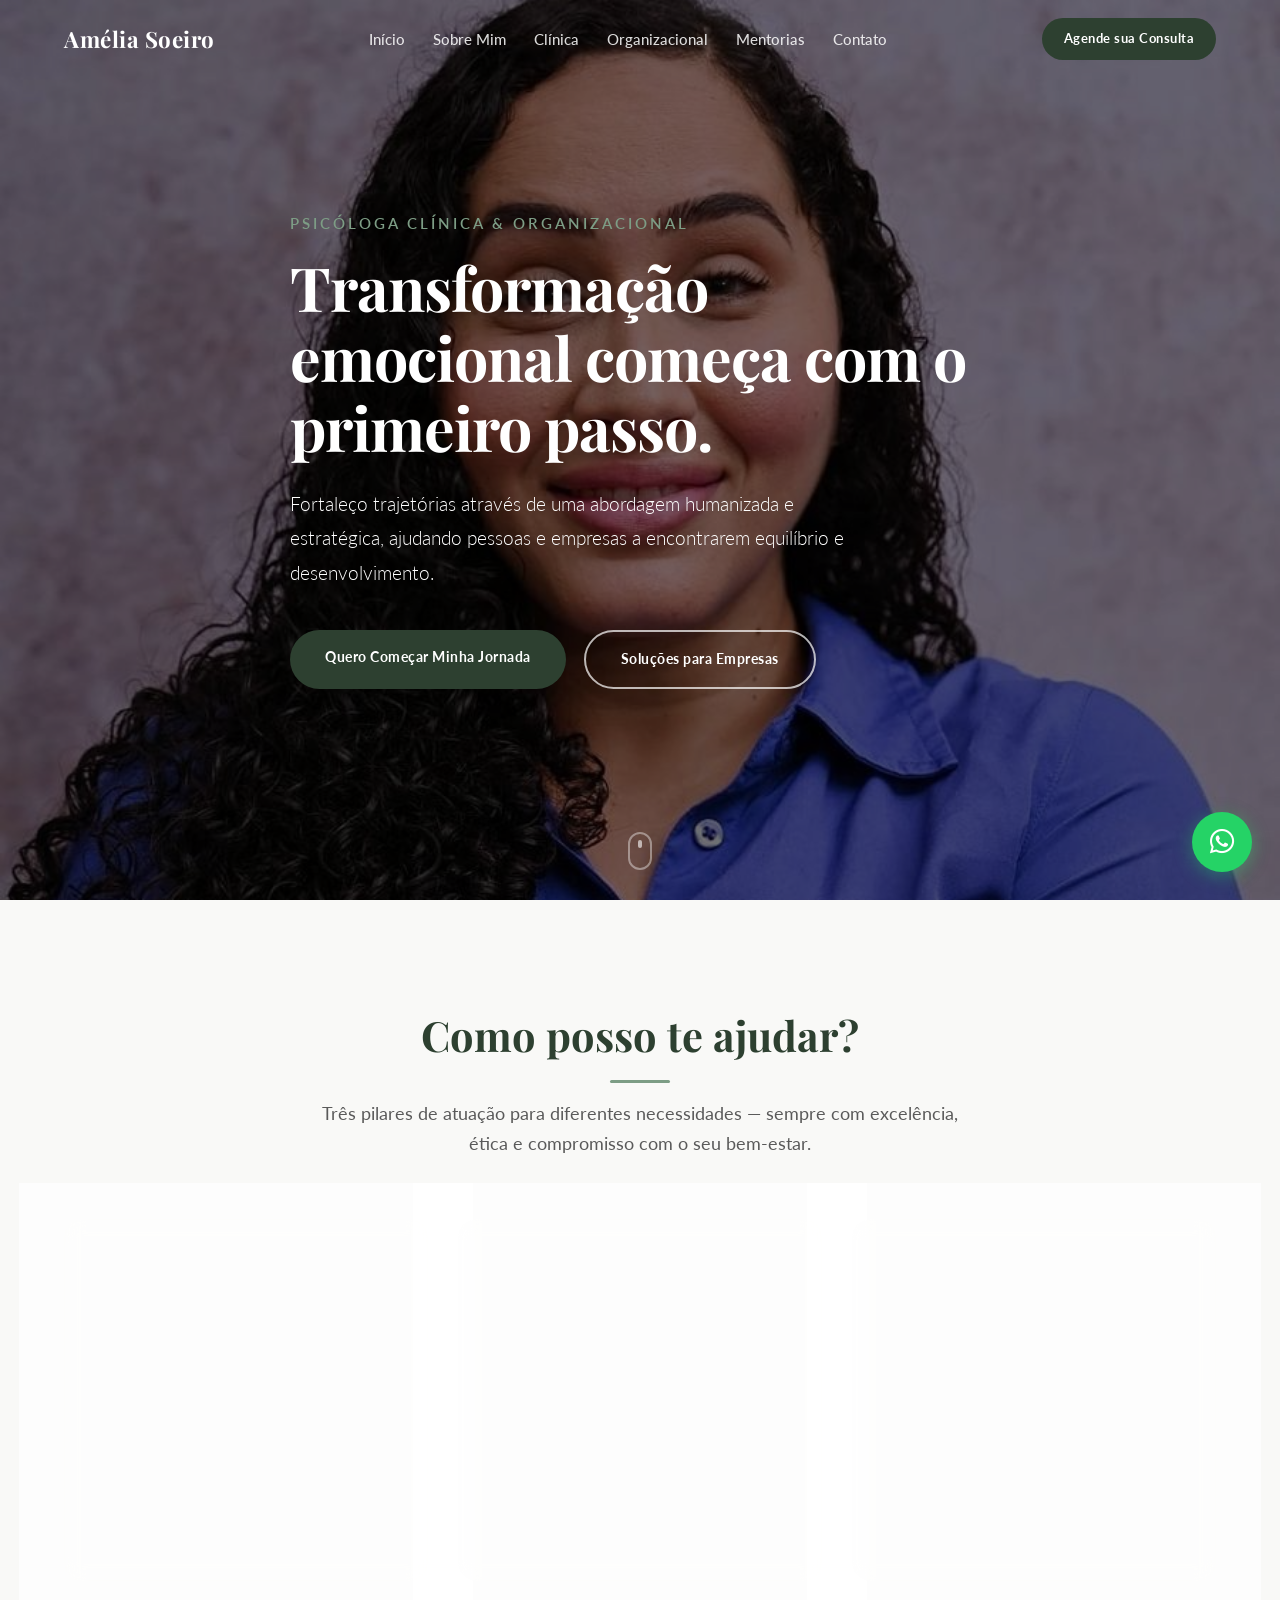
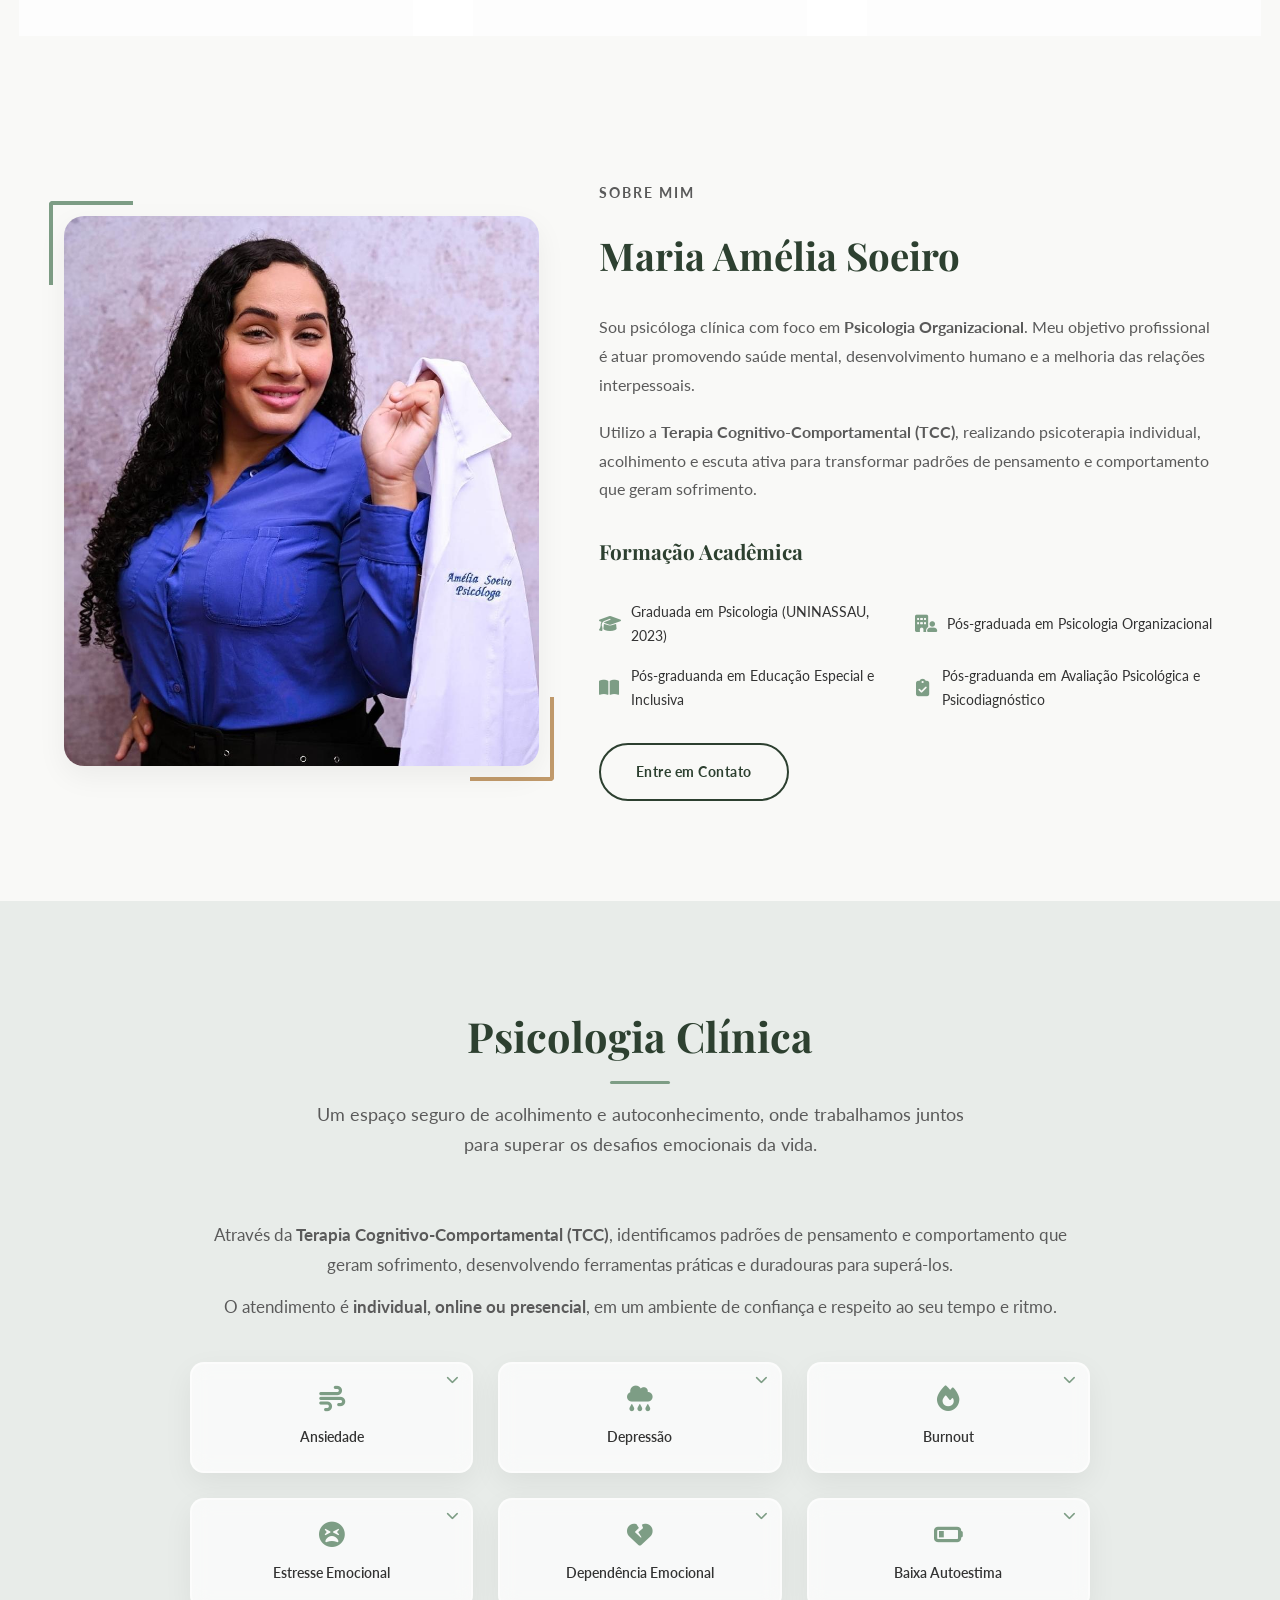
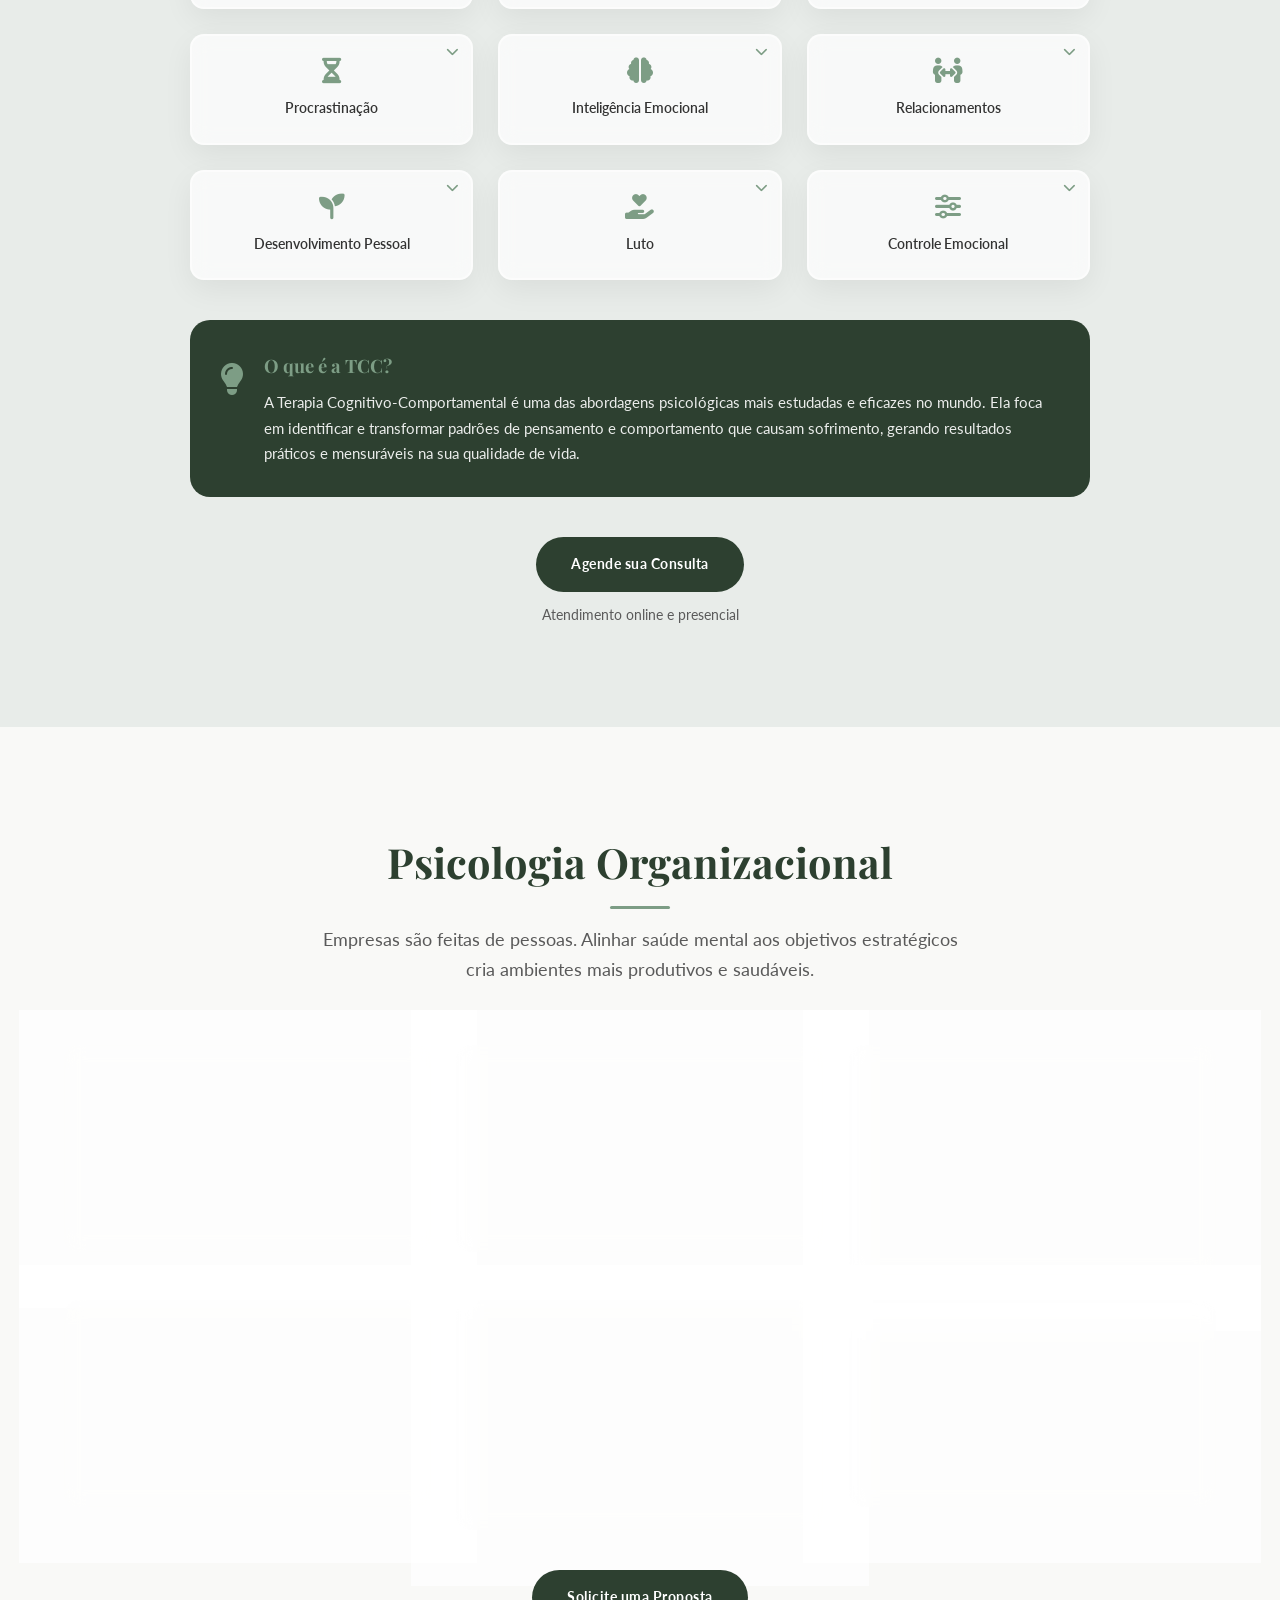
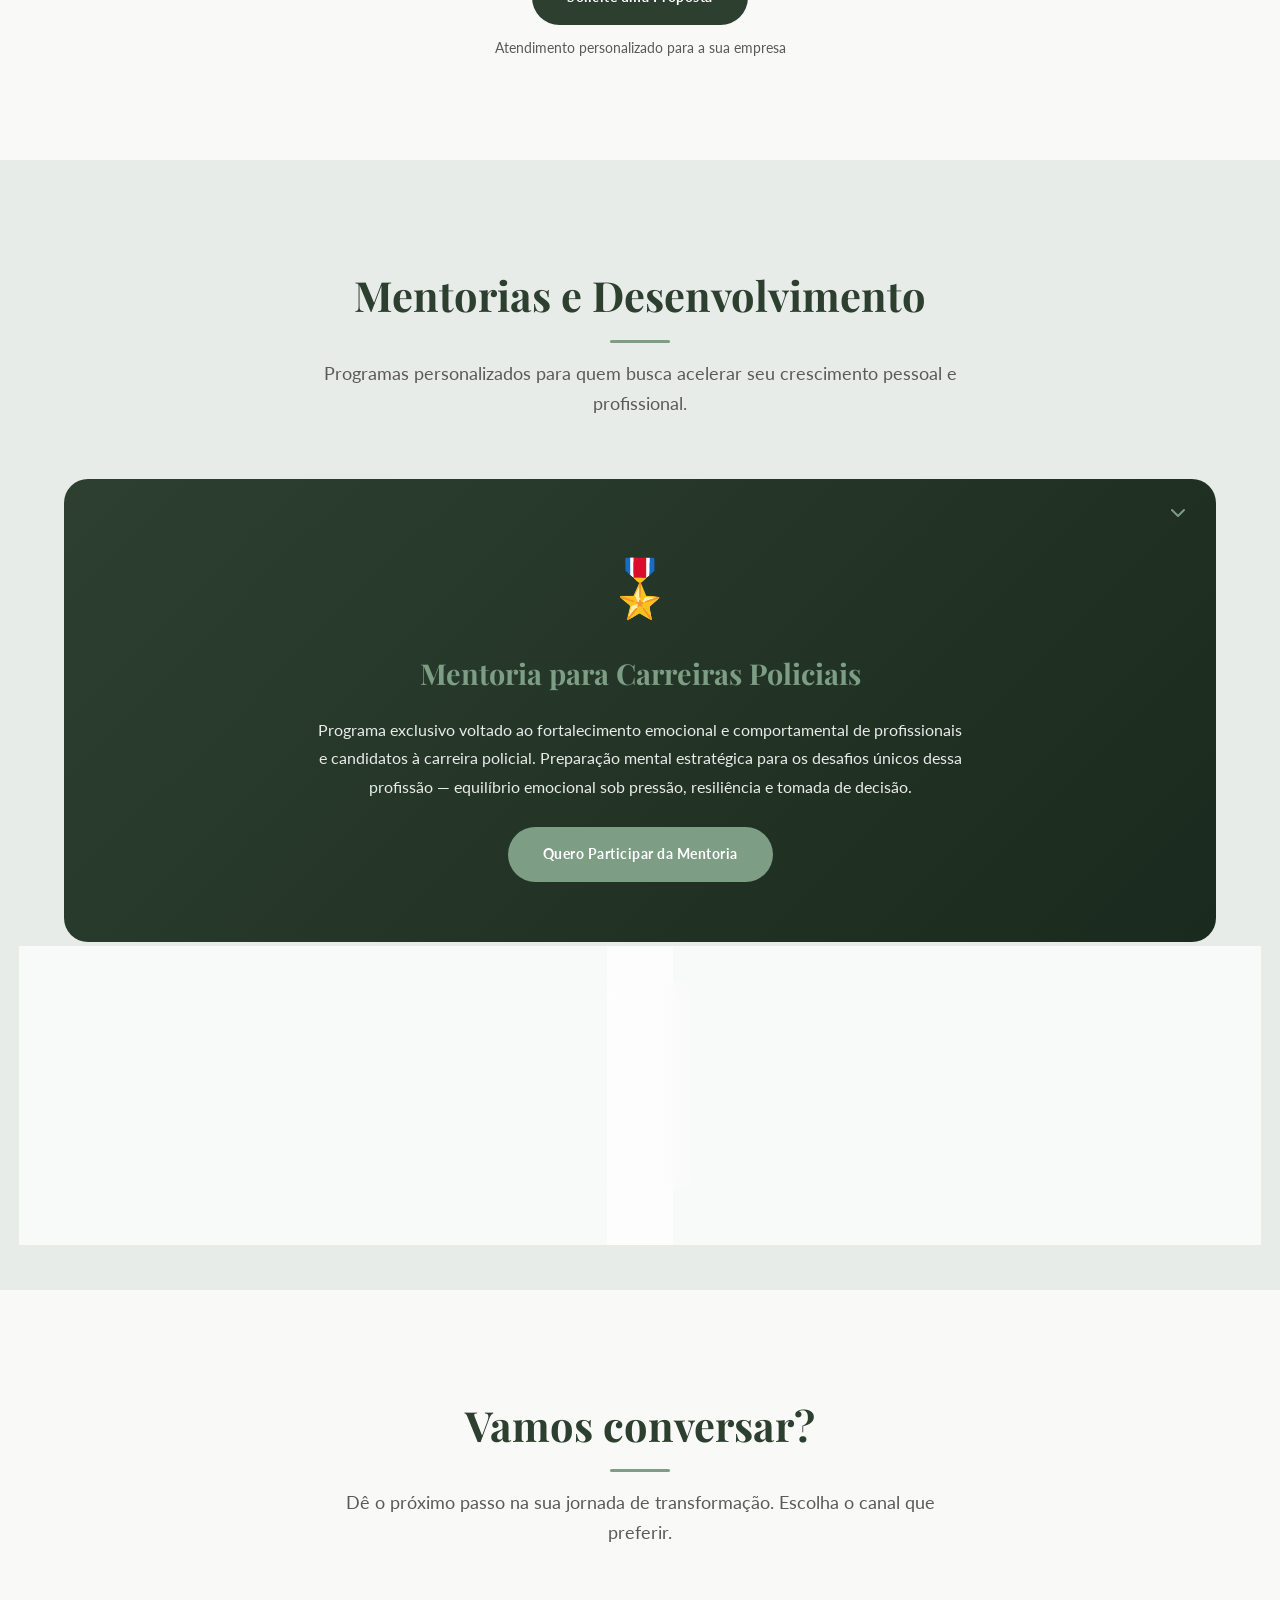
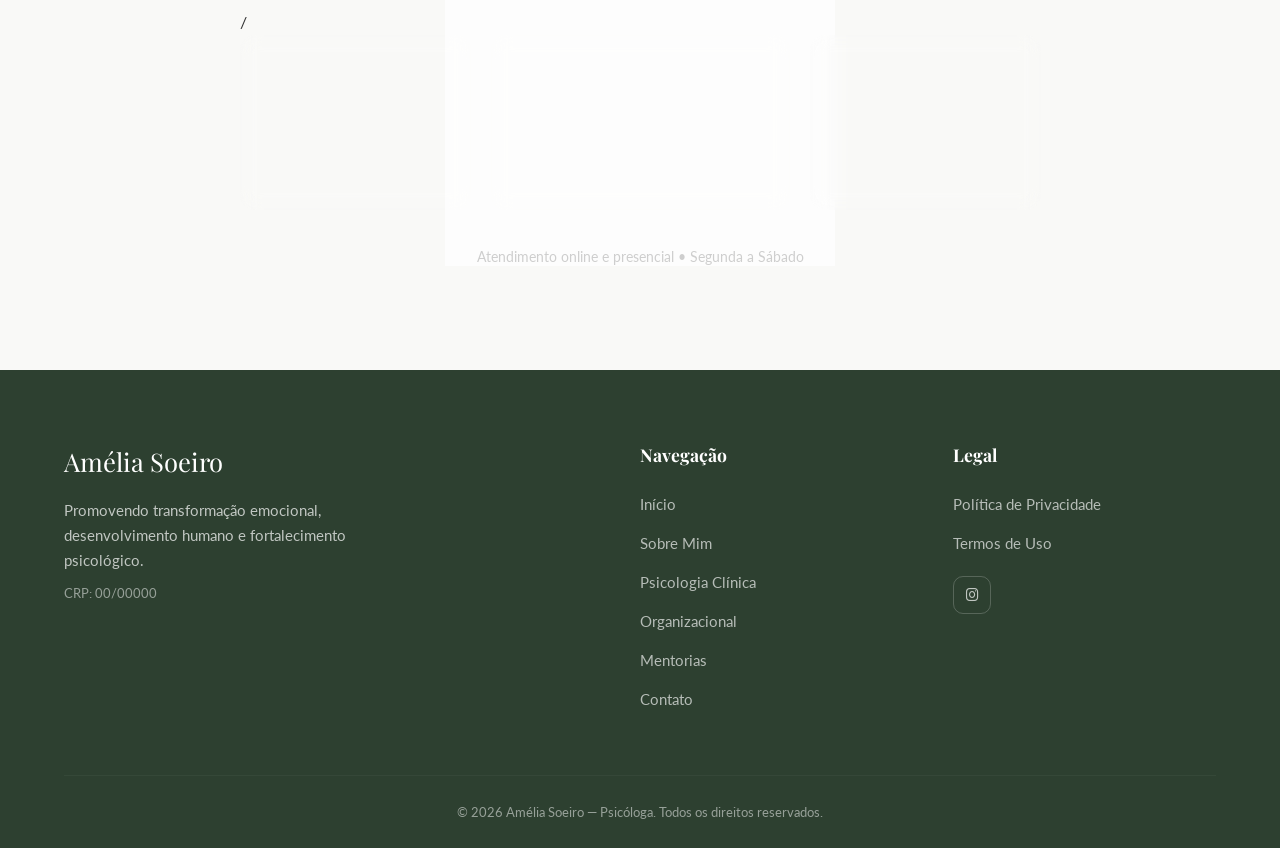
==== commit 8eac7264: "feat: add modern UI/UX enhancements and mobile clinical carousel" ====
--- a/index.html
+++ b/index.html
@@ -109,7 +109,7 @@
     <main>
 
         <!-- Hero Section -->
-        <section class="hero" id="inicio">
+        <section class="hero" id="inicio" data-bg="#1a1a1a">
             <div class="hero-bg">
                 <img src="fotos/WhatsApp Image 2026-05-02 at 08.25.17 (3).jpeg"
                     alt="Psicóloga Amélia Soeiro — Atendimento profissional humanizado" width="900" height="1200">
@@ -134,7 +134,7 @@
         </section>
 
         <!-- Pillars Section -->
-        <section class="section pillars" id="pilares">
+        <section class="section pillars" id="pilares" data-bg="#F9F9F7">
             <div class="container">
                 <div class="section-title fade-in-section">
                     <h2>Como posso te ajudar?</h2>
@@ -168,7 +168,7 @@
         </section>
 
         <!-- About Section -->
-        <section class="section" id="sobre">
+        <section class="section" id="sobre" data-bg="#F2F5F2">
             <div class="container">
                 <div class="about-grid">
                     <div class="about-image fade-in-section">
@@ -213,7 +213,7 @@
         </section>
 
         <!-- Clinical Section -->
-        <section class="section section-alt" id="clinica">
+        <section class="section section-alt" id="clinica" data-bg="#EBF0EC">
             <div class="container">
                 <div class="section-title fade-in-section">
                     <h2>Psicologia Clínica</h2>
@@ -349,7 +349,7 @@
         </section>
 
         <!-- Organizational Section -->
-        <section class="section" id="organizacional">
+        <section class="section" id="organizacional" data-bg="#F9F9F7">
             <div class="container">
                 <div class="section-title fade-in-section">
                     <h2>Psicologia Organizacional</h2>
@@ -429,7 +429,7 @@
         </section>
 
         <!-- Mentorship Section -->
-        <section class="section section-alt" id="mentorias">
+        <section class="section section-alt" id="mentorias" data-bg="#E5EAE6">
             <div class="container">
                 <div class="section-title fade-in-section">
                     <h2>Mentorias e Desenvolvimento</h2>
@@ -484,7 +484,7 @@
         </section>
 
         <!-- Contact Section -->
-        <section class="section" id="contato">
+        <section class="section" id="contato" data-bg="#F9F9F7">
             <div class="container">
                 <div class="section-title fade-in-section">
                     <h2>Vamos conversar?</h2>
--- a/style.css
+++ b/style.css
@@ -23,8 +23,8 @@
 ul{list-style:none}
 img{max-width:100%;display:block}
 .container{max-width:var(--container-width);margin:0 auto;padding:0 24px}
-.section{padding:var(--section-padding)}
-.section-alt{background:#f0f2f0}
+.section{padding:var(--section-padding);background:var(--light)}
+.section-alt{background:#e8ece9}
 
 .section-title{text-align:center;margin-bottom:60px}
 .section-title h2{font-size:2.6rem;margin-bottom:18px;position:relative;display:inline-block}
@@ -110,7 +110,7 @@
 
 /* Pillars */
 .pillars-grid{display:grid;grid-template-columns:repeat(3,1fr);gap:30px}
-.pillar-card{background:#fff;padding:40px 30px;border-radius:20px;text-align:center;box-shadow:var(--shadow-soft);transition:var(--transition-smooth);transform-style:preserve-3d;display:block;cursor:pointer}
+.pillar-card{background:rgba(255,255,255,0.7);-webkit-backdrop-filter:blur(10px);backdrop-filter:blur(10px);border:1px solid rgba(255,255,255,0.5);padding:40px 30px;border-radius:20px;text-align:center;box-shadow:var(--shadow-soft);transition:var(--transition-smooth);transform-style:preserve-3d;display:block;cursor:pointer}
 .pillar-card:hover{transform:translateY(-10px);box-shadow:var(--shadow-hover)}
 .pillar-icon{font-size:2.8rem;margin-bottom:20px;color:var(--accent)}
 .pillar-card h3{margin-bottom:12px;font-size:1.3rem}
@@ -141,7 +141,7 @@
 .clinica-text{text-align:center;margin-bottom:40px}
 .clinica-text p{color:var(--text-light);margin-bottom:12px;font-size:1.05rem;line-height:1.8}
 
-.demand-item{background:#fff;padding:22px 15px;border-radius:14px;text-align:center;box-shadow:var(--shadow-soft);transition:var(--transition-smooth);cursor:pointer;position:relative}
+.demand-item{background:rgba(255,255,255,0.7);-webkit-backdrop-filter:blur(10px);backdrop-filter:blur(10px);border:2px solid rgba(255,255,255,0.5);padding:22px 15px;border-radius:14px;text-align:center;box-shadow:var(--shadow-soft);transition:var(--transition-smooth);cursor:pointer;position:relative}
 .demand-item:hover,.demand-item.active{transform:translateY(-5px);box-shadow:var(--shadow-hover)}
 .demand-item.active{border:2px solid var(--accent)}
 .demand-item i{font-size:1.6rem;color:var(--accent);margin-bottom:10px;display:block}
@@ -153,7 +153,7 @@
 @keyframes fadeIn{from{opacity:0;transform:translateY(-5px)}to{opacity:1;transform:translateY(0)}}
 .demands-grid{display:grid;grid-template-columns:repeat(3,1fr);gap:25px;margin-bottom:40px;align-items:start}
 @media(max-width:992px){.demands-grid{grid-template-columns:1fr 1fr}}
-@media(max-width:600px){.demands-grid{grid-template-columns:1fr}.org-grid{grid-template-columns:1fr}}
+@media(max-width:600px){.demands-grid{display:flex;overflow-x:auto;scroll-snap-type:x mandatory;scroll-behavior:smooth;-webkit-overflow-scrolling:touch;gap:15px;padding-bottom:10px;scrollbar-width:none}.demands-grid::-webkit-scrollbar{display:none}.demand-item{flex:0 0 80%;scroll-snap-align:center}.org-grid{grid-template-columns:1fr}}
 @media(max-width:480px){.demands-grid{gap:12px}}
 
 /* TCC box */
@@ -169,7 +169,7 @@
 
 /* Organizational grid */
 .org-grid{display:grid;grid-template-columns:repeat(3,1fr);gap:25px;margin-bottom:40px;align-items:start}
-.org-card{background:#fff;padding:35px 25px;border-radius:16px;box-shadow:var(--shadow-soft);transition:var(--transition-smooth);border-top:3px solid transparent;cursor:pointer;position:relative}
+.org-card{background:rgba(255,255,255,0.7);-webkit-backdrop-filter:blur(10px);backdrop-filter:blur(10px);border-left:1px solid rgba(255,255,255,0.5);border-right:1px solid rgba(255,255,255,0.5);border-bottom:1px solid rgba(255,255,255,0.5);padding:35px 25px;border-radius:16px;box-shadow:var(--shadow-soft);transition:var(--transition-smooth);border-top:3px solid transparent;cursor:pointer;position:relative}
 .org-card:hover,.org-card.active{transform:translateY(-6px);box-shadow:var(--shadow-hover);border-top-color:var(--accent)}
 .org-card.active{border-color:var(--primary)}
 .org-card i{font-size:2rem;color:var(--accent);margin-bottom:15px;display:block}
@@ -196,7 +196,7 @@
 
 /* Mentoria extras */
 .mentoria-extras{display:grid;grid-template-columns:1fr 1fr;gap:25px;margin-top:40px;align-items:start}
-.mentoria-card{background:#fff;padding:35px;border-radius:16px;box-shadow:var(--shadow-soft);transition:var(--transition-smooth);cursor:pointer;position:relative}
+.mentoria-card{background:rgba(255,255,255,0.7);-webkit-backdrop-filter:blur(10px);backdrop-filter:blur(10px);border:2px solid rgba(255,255,255,0.5);padding:35px;border-radius:16px;box-shadow:var(--shadow-soft);transition:var(--transition-smooth);cursor:pointer;position:relative}
 .mentoria-card:hover,.mentoria-card.active{transform:translateY(-5px);box-shadow:var(--shadow-hover)}
 .mentoria-card.active{border:2px solid var(--accent)}
 .mentoria-card i{font-size:2rem;color:var(--accent);margin-bottom:15px;display:block}
@@ -213,7 +213,7 @@
 .contact-info h3{margin-bottom:15px;font-size:2rem}
 .contact-intro{color:var(--text-light);font-size:1.05rem;margin-bottom:40px;line-height:1.7}
 .contact-cards{display:grid;grid-template-columns:repeat(3,1fr);gap:20px;margin-bottom:35px}
-.contact-card{background:#fff;padding:28px 22px;border-radius:16px;box-shadow:var(--shadow-soft);transition:var(--transition-smooth);display:flex;align-items:flex-start;gap:16px;text-align:left;border:2px solid transparent}
+.contact-card{background:rgba(255,255,255,0.7);-webkit-backdrop-filter:blur(10px);backdrop-filter:blur(10px);padding:28px 22px;border-radius:16px;box-shadow:var(--shadow-soft);transition:var(--transition-smooth);display:flex;align-items:flex-start;gap:16px;text-align:left;border:2px solid rgba(255,255,255,0.5)}
 .contact-card:hover{transform:translateY(-5px);box-shadow:var(--shadow-hover);border-color:var(--accent)}
 .contact-card-icon{width:52px;height:52px;border-radius:14px;display:flex;align-items:center;justify-content:center;font-size:1.4rem;flex-shrink:0}
 .contact-card:nth-child(1) .contact-card-icon{background:rgba(37,211,102,.12);color:#25D366}
@@ -246,7 +246,7 @@
 .footer-social a{width:38px;height:38px;border:1px solid rgba(255,255,255,.2);border-radius:10px;display:flex;align-items:center;justify-content:center;color:rgba(255,255,255,.7);font-size:.9rem}
 .footer-social a:hover{border-color:var(--accent);color:var(--accent)}
 .footer-bottom{text-align:center;padding-top:25px;border-top:1px solid rgba(255,255,255,.08);font-size:.82rem;opacity:.5}
-@media(max-width:768px){.footer-grid{grid-template-columns:1fr;gap:35px}.section{padding:70px 0}}
+@media(max-width:768px){.footer-grid{grid-template-columns:1fr;gap:35px}.section{padding:50px 0}.whatsapp-float{bottom:20px;right:20px;transform:scale(0.85)}}
 
 /* Animations */
 .fade-in-section{opacity:0;transform:translateY(30px);transition:opacity .7s ease-out,transform .7s ease-out}
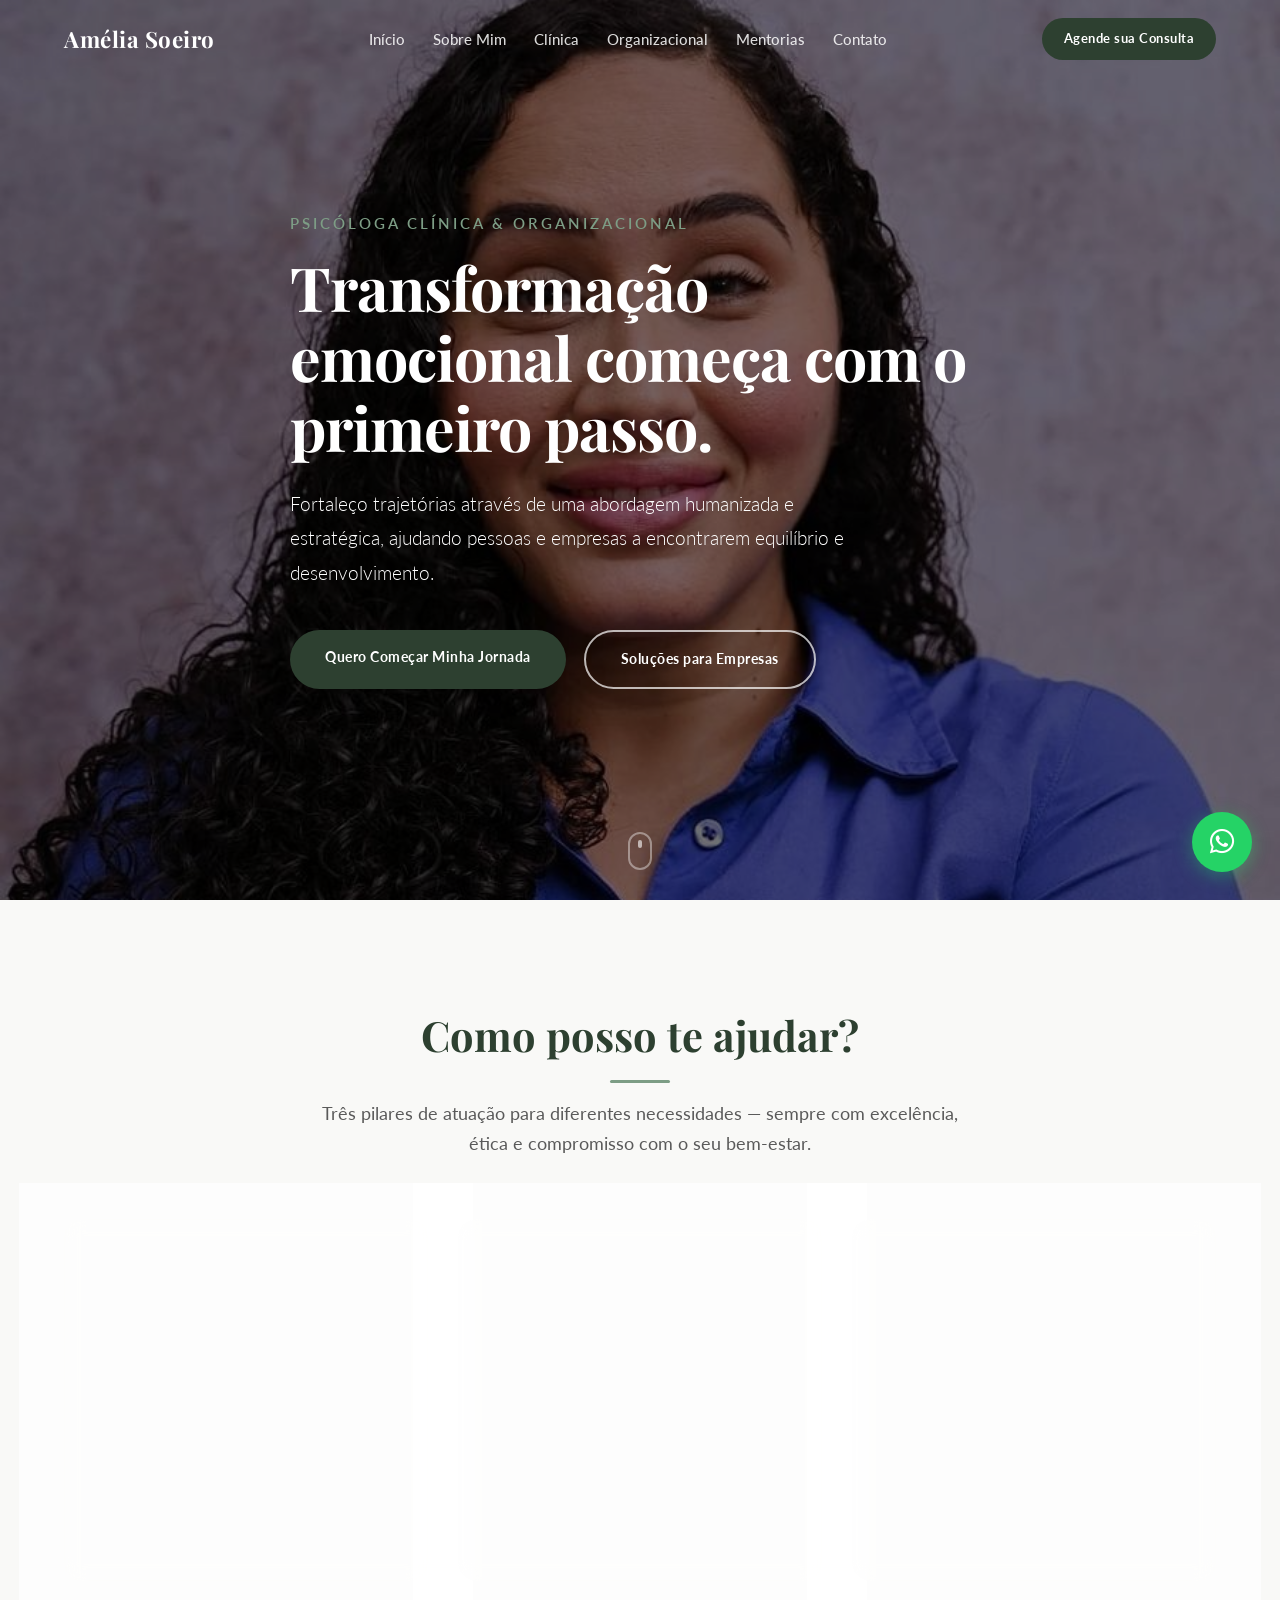
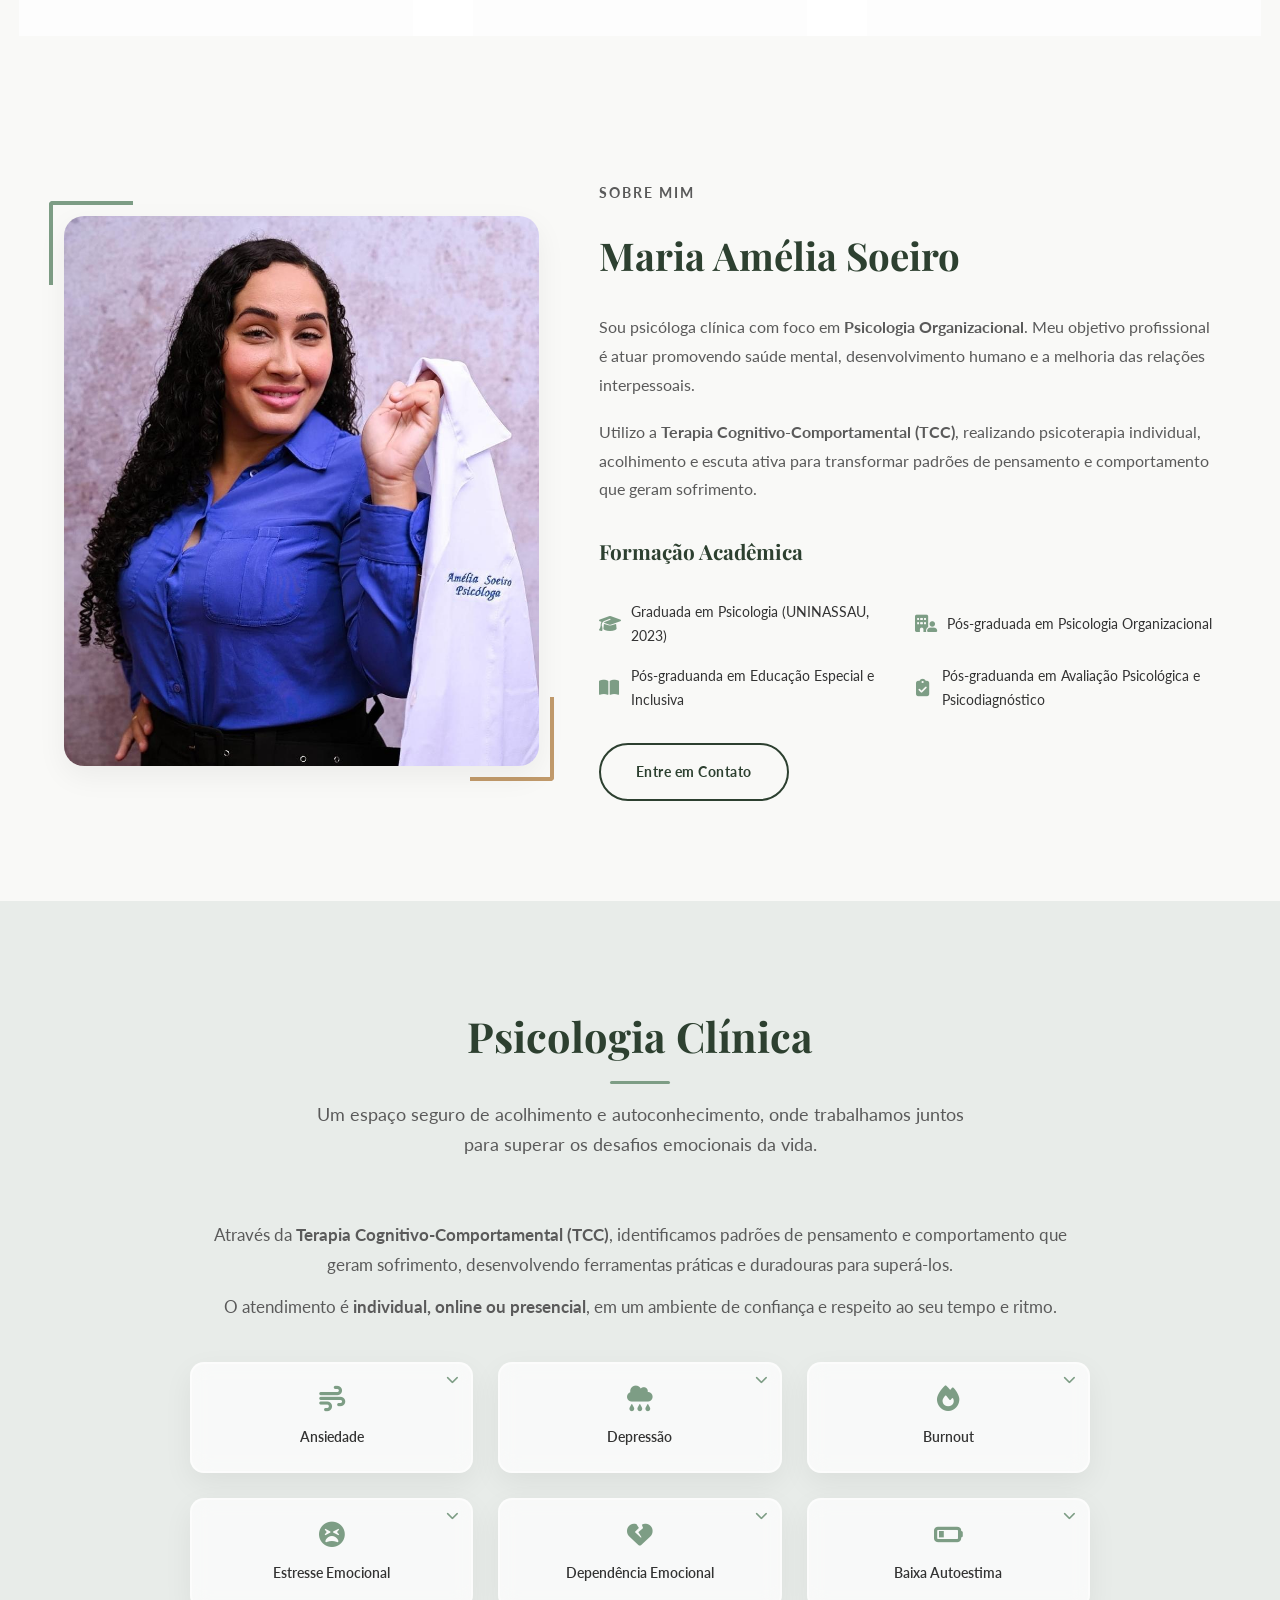
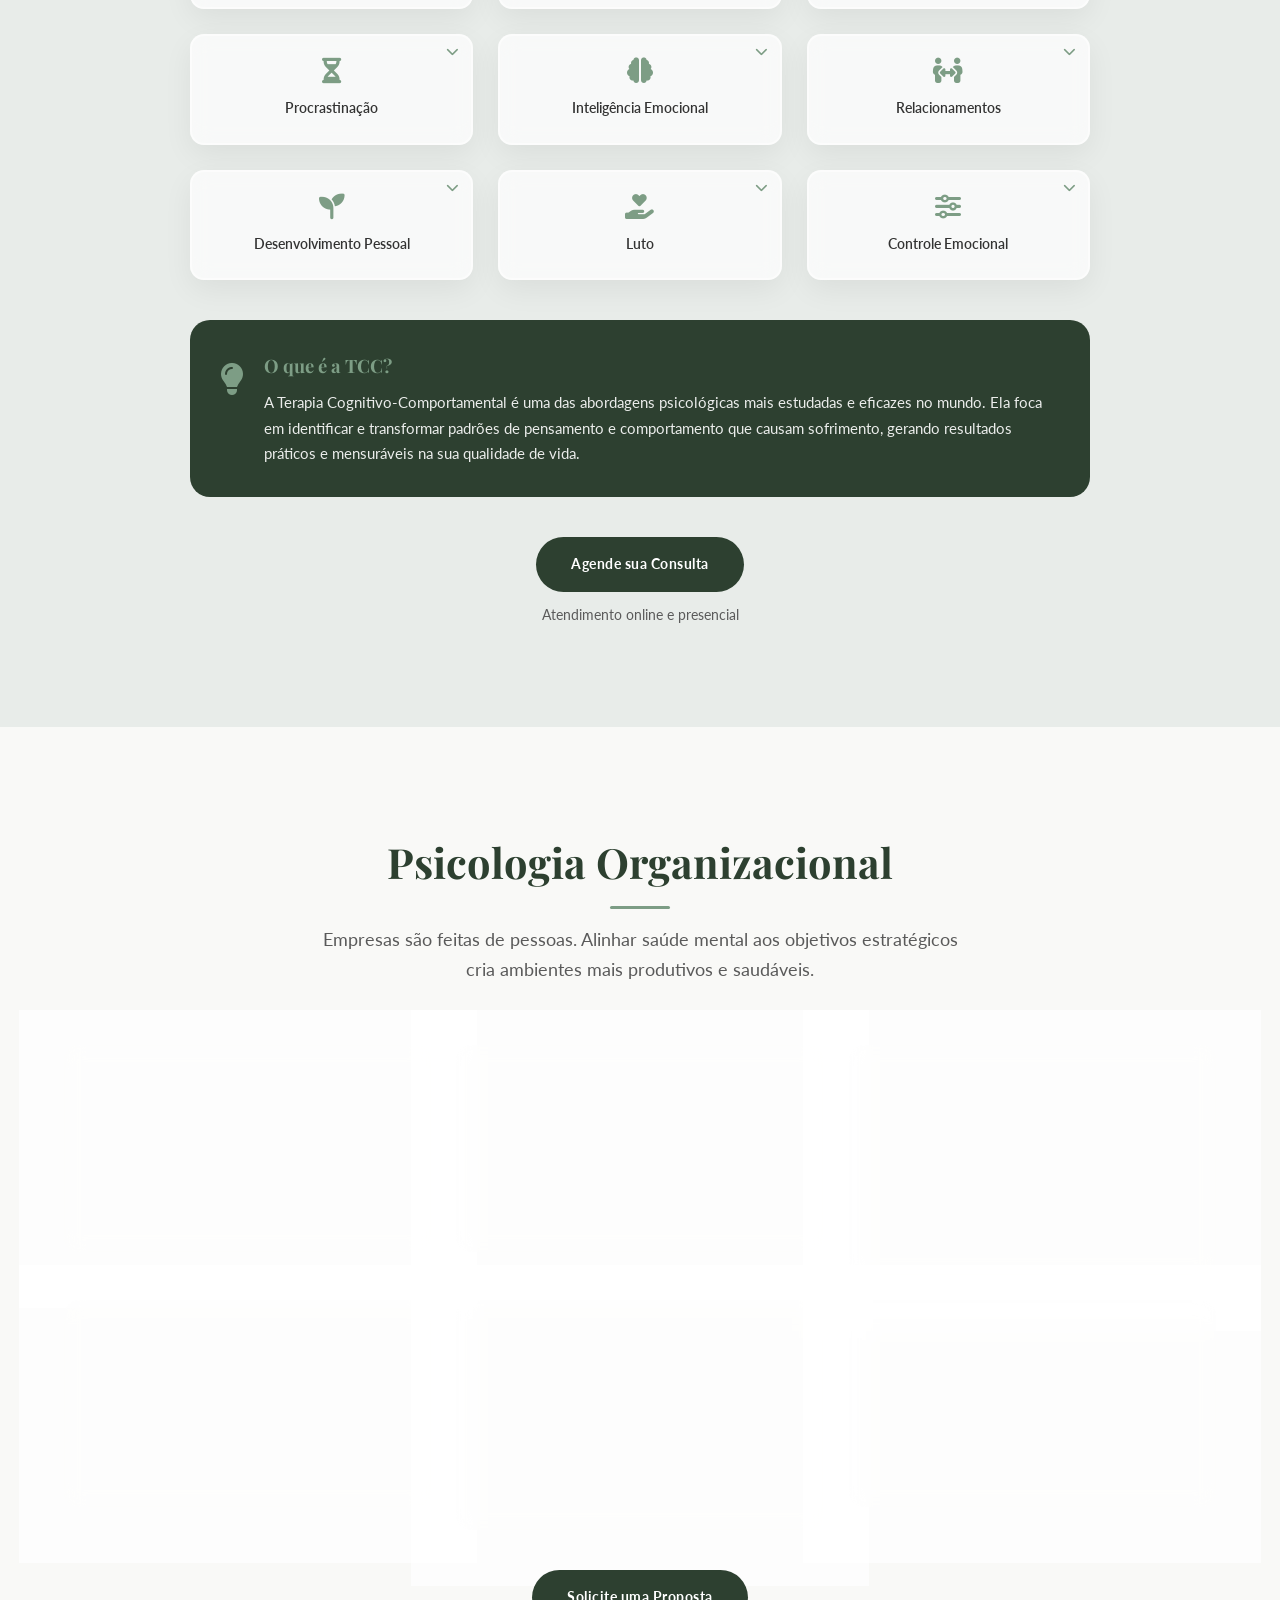
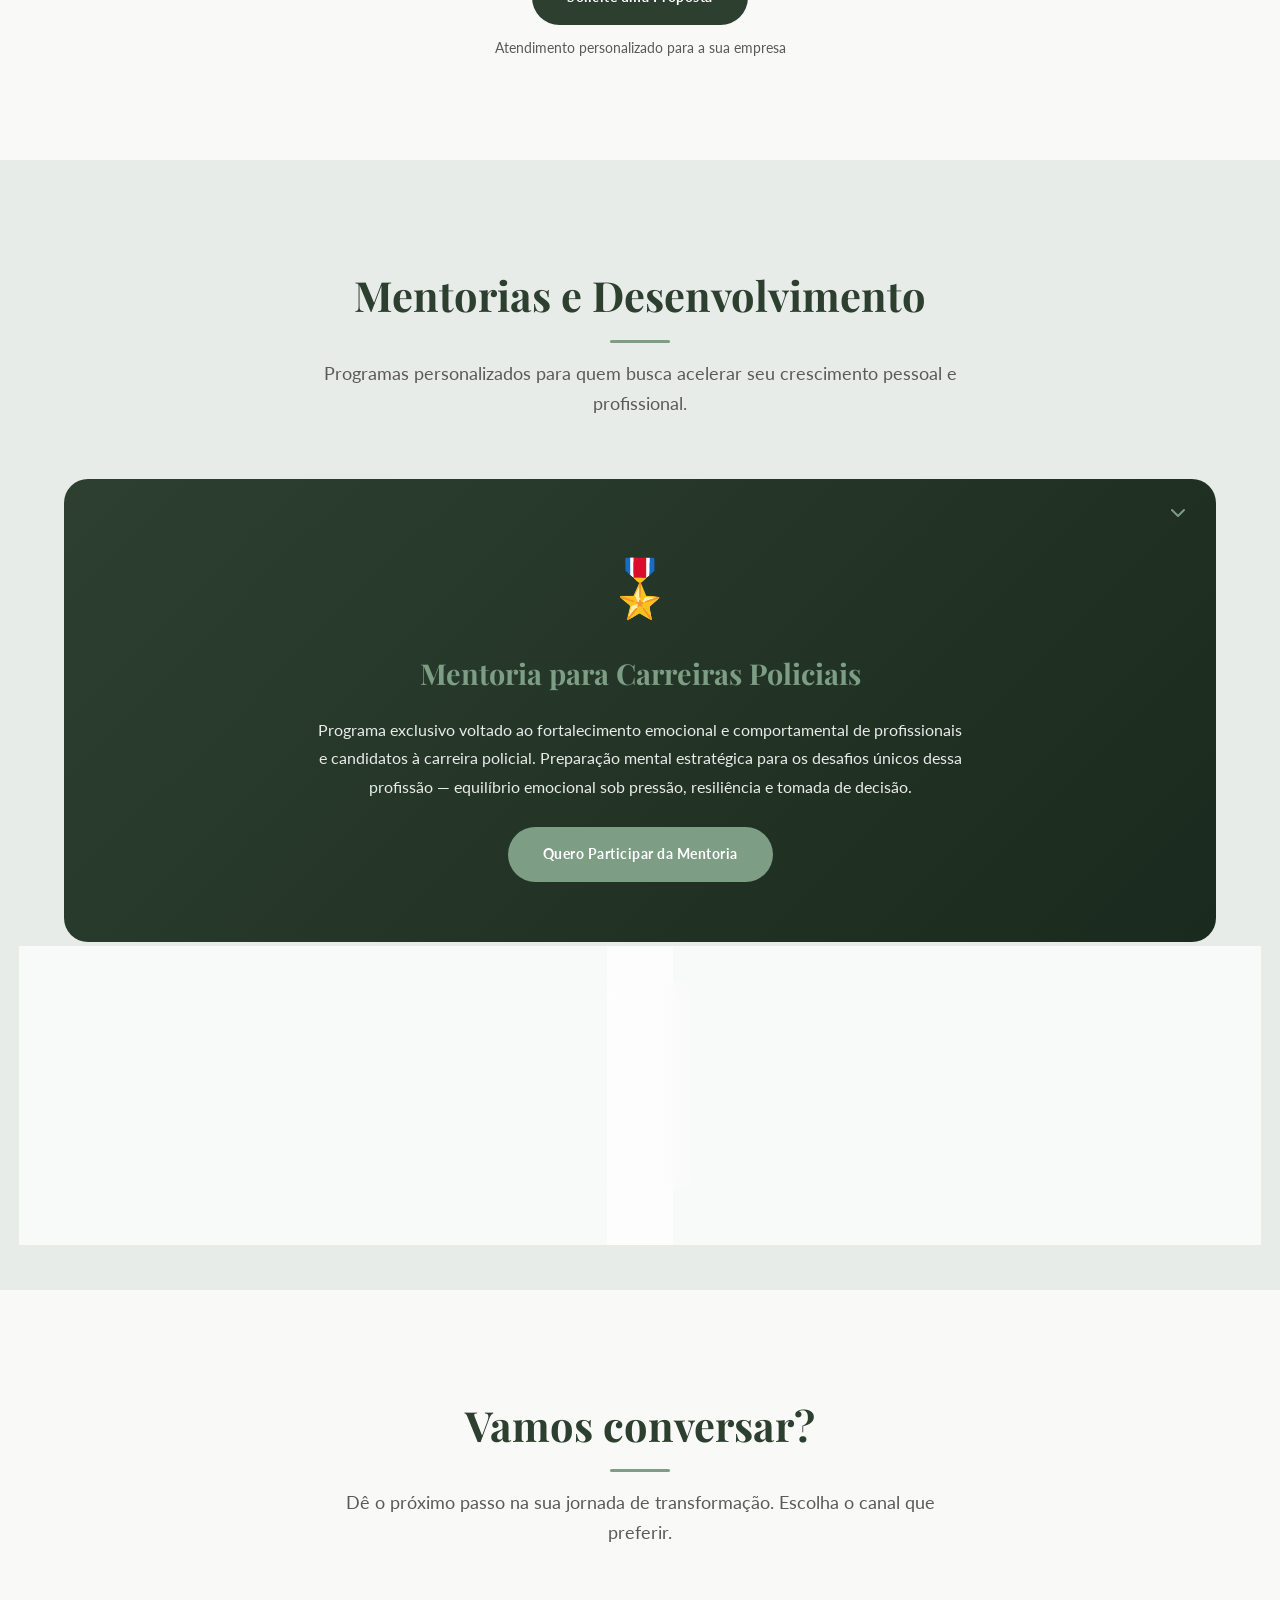
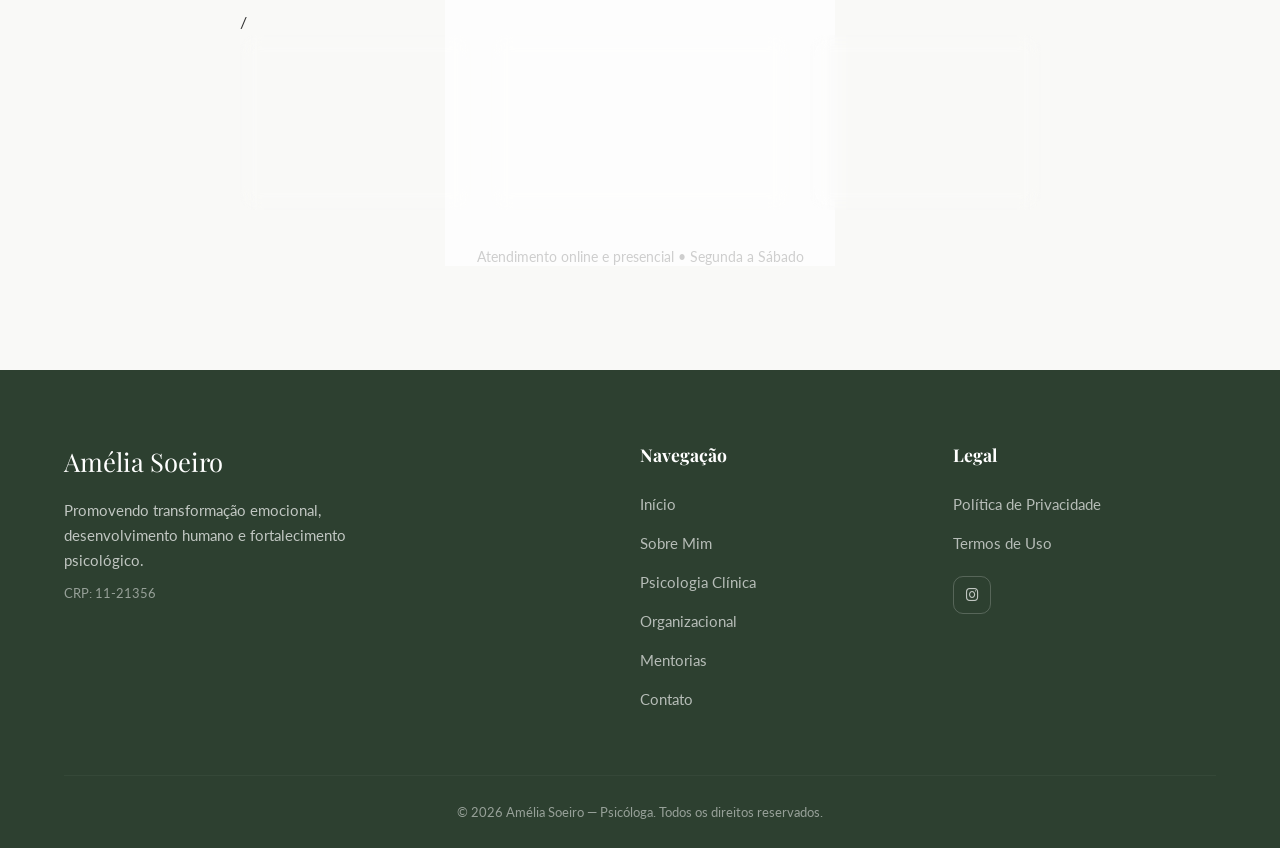
==== commit 55b6b3e6: "Update WhatsApp number and CRP" ====
--- a/index.html
+++ b/index.html
@@ -79,7 +79,7 @@
                 <li><a href="#contato">Contato</a></li>
             </ul>
 
-            <a href="https://wa.me/5585984041435" class="btn btn-primary nav-cta" id="nav-cta-btn">Agende sua
+            <a href="https://wa.me/5585985962326" class="btn btn-primary nav-cta" id="nav-cta-btn">Agende sua
                 Consulta</a>
 
             <!-- Mobile Hamburger Button -->
@@ -102,7 +102,7 @@
             <li><a href="#mentorias">Mentorias</a></li>
             <li><a href="#contato">Contato</a></li>
         </ul>
-        <a href="https://wa.me/5585984041435" class="btn btn-primary"
+        <a href="https://wa.me/5585985962326" class="btn btn-primary"
             style="width: 100%; text-align: center; margin-top: 20px;">Agende sua Consulta</a>
     </div>
 
@@ -121,7 +121,7 @@
                     <p class="hero-subtitle">Fortaleço trajetórias através de uma abordagem humanizada e estratégica,
                         ajudando pessoas e empresas a encontrarem equilíbrio e desenvolvimento.</p>
                     <div class="hero-btns">
-                        <a href="https://wa.me/5585984041435" class="btn btn-primary" id="hero-cta-whatsapp">Quero
+                        <a href="https://wa.me/5585985962326" class="btn btn-primary" id="hero-cta-whatsapp">Quero
                             Começar Minha Jornada</a>
                         <a href="#organizacional" class="btn btn-outline-light" id="hero-cta-empresas">Soluções para
                             Empresas</a>
@@ -340,7 +340,7 @@
                     </div>
 
                     <div class="cta-center fade-in-section">
-                        <a href="https://wa.me/5585984041435" class="btn btn-primary" id="clinica-cta">Agende sua
+                        <a href="https://wa.me/5585985962326" class="btn btn-primary" id="clinica-cta">Agende sua
                             Consulta</a>
                         <p class="cta-note">Atendimento online e presencial</p>
                     </div>
@@ -422,7 +422,7 @@
                     </div>
                 </div>
                 <div class="cta-center fade-in-section">
-                    <a href="https://wa.me/5585984041435" class="btn btn-primary" id="org-cta">Solicite uma Proposta</a>
+                    <a href="https://wa.me/5585985962326" class="btn btn-primary" id="org-cta">Solicite uma Proposta</a>
                     <p class="cta-note">Atendimento personalizado para a sua empresa</p>
                 </div>
             </div>
@@ -449,7 +449,7 @@
                         profissão, e acompanhamento contínuo para manutenção do equilíbrio mental. Ideal para candidatos
                         que buscam aprovação em concursos públicos полиции, profissionais que desejam melhorar seu
                         desempenho e bem-estar, e кто busca transição de carreira para o serviço público.</div>
-                    <a href="https://wa.me/5585984041435" class="btn btn-accent" id="mentoria-policial-cta">Quero
+                    <a href="https://wa.me/5585985962326" class="btn btn-accent" id="mentoria-policial-cta">Quero
                         Participar da Mentoria</a>
                     <i class="fas fa-chevron-down expand-icon"></i>
                 </div>
@@ -495,11 +495,11 @@
 
                         /
                         <div class="contact-cards">
-                            <a href="https://wa.me/5585984041435" class="contact-card" target="_blank">
+                            <a href="https://wa.me/5585985962326" class="contact-card" target="_blank">
                                 <div class="contact-card-icon"><i class="fab fa-whatsapp"></i></div>
                                 <div>
                                     <strong>WhatsApp</strong>
-                                    <span>(85) 98404-1435</span>
+                                    <span>(85) 98596-2326</span>
                                     <small>Clique para iniciar uma conversa</small>
                                 </div>
                             </a>
@@ -533,7 +533,7 @@
     </main>
 
     <!-- WhatsApp Float -->
-    <a href="https://wa.me/5585984041435" class="whatsapp-float" target="_blank" rel="noopener noreferrer"
+    <a href="https://wa.me/5585985962326" class="whatsapp-float" target="_blank" rel="noopener noreferrer"
         aria-label="Fale pelo WhatsApp" id="whatsapp-float">
         <i class="fab fa-whatsapp"></i>
         <span class="whatsapp-tooltip">Fale comigo!</span>
@@ -547,7 +547,7 @@
                     <div class="footer-logo">Amélia Soeiro</div>
                     <p class="footer-desc">Promovendo transformação emocional, desenvolvimento humano e fortalecimento
                         psicológico.</p>
-                    <p class="footer-crp">CRP: 00/00000</p>
+                    <p class="footer-crp">CRP: 11-21356</p>
                 </div>
                 <div class="footer-links">
                     <h4>Navegação</h4>
